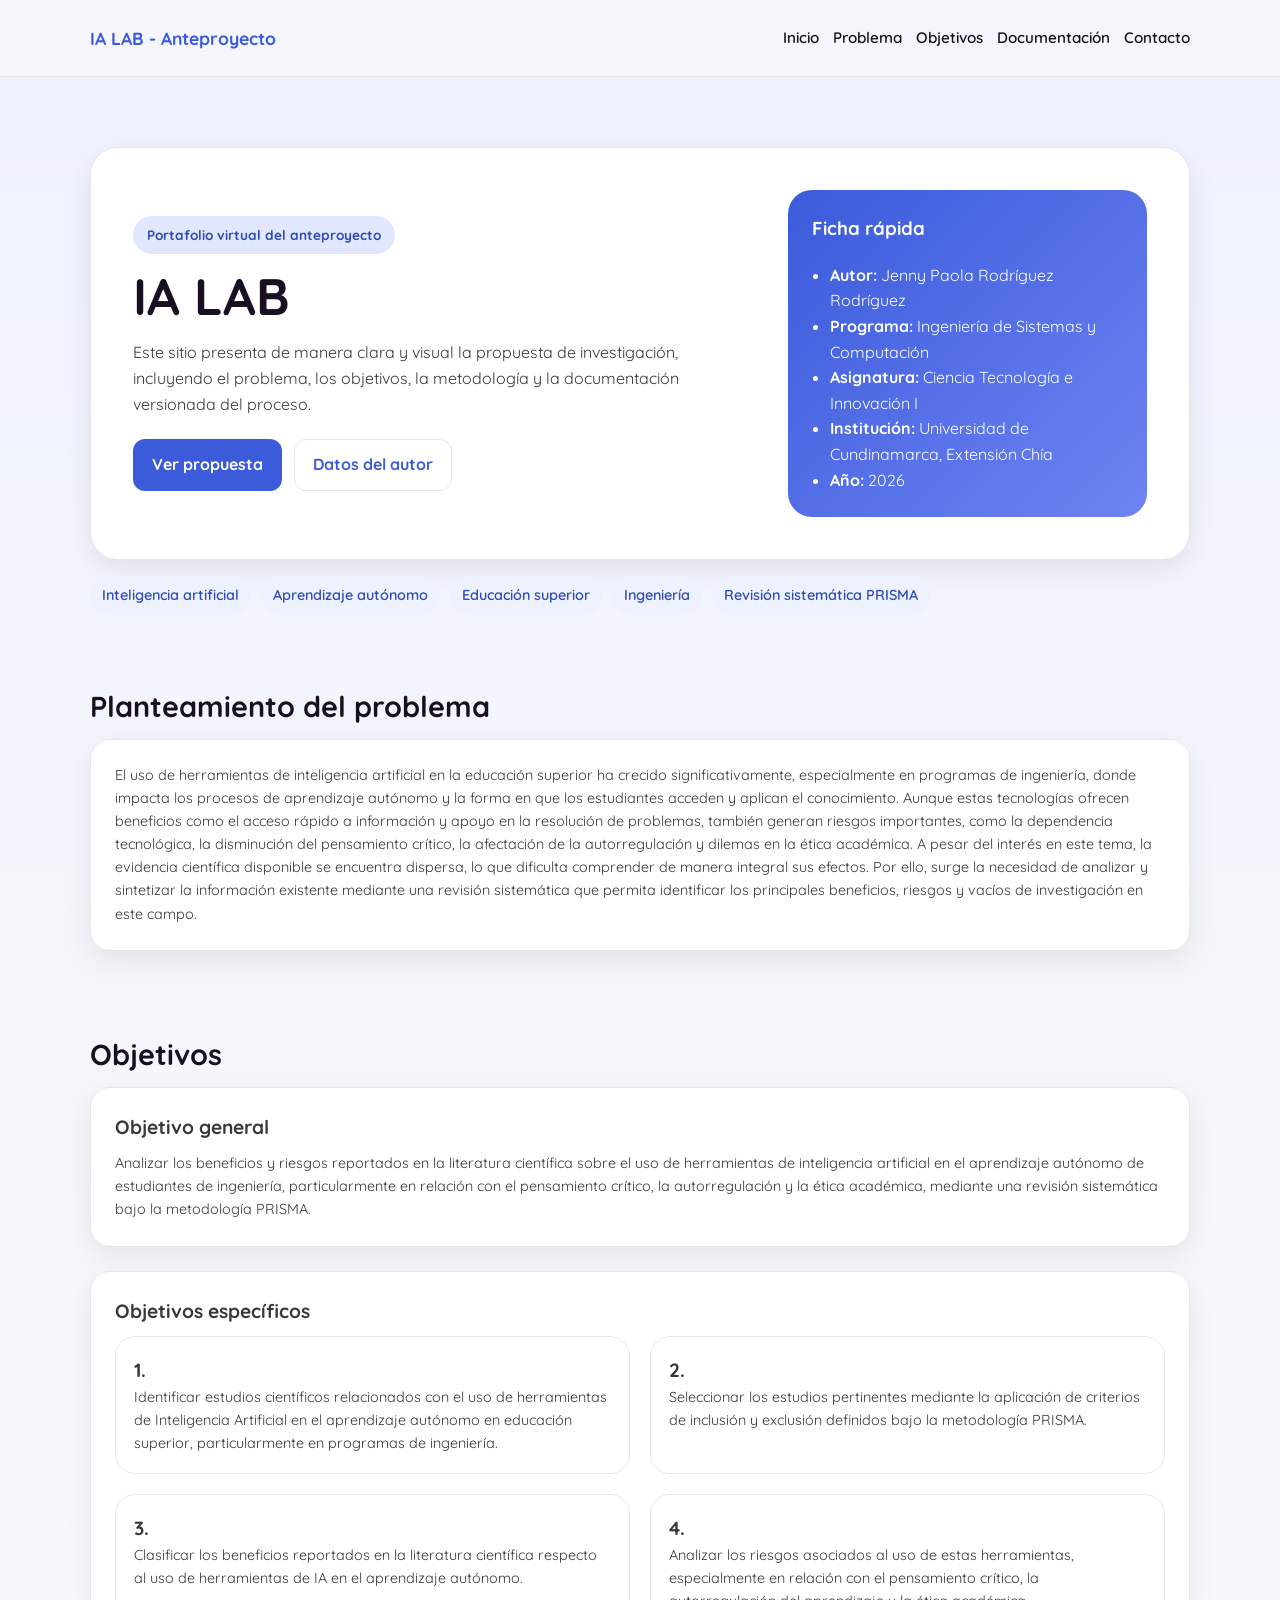
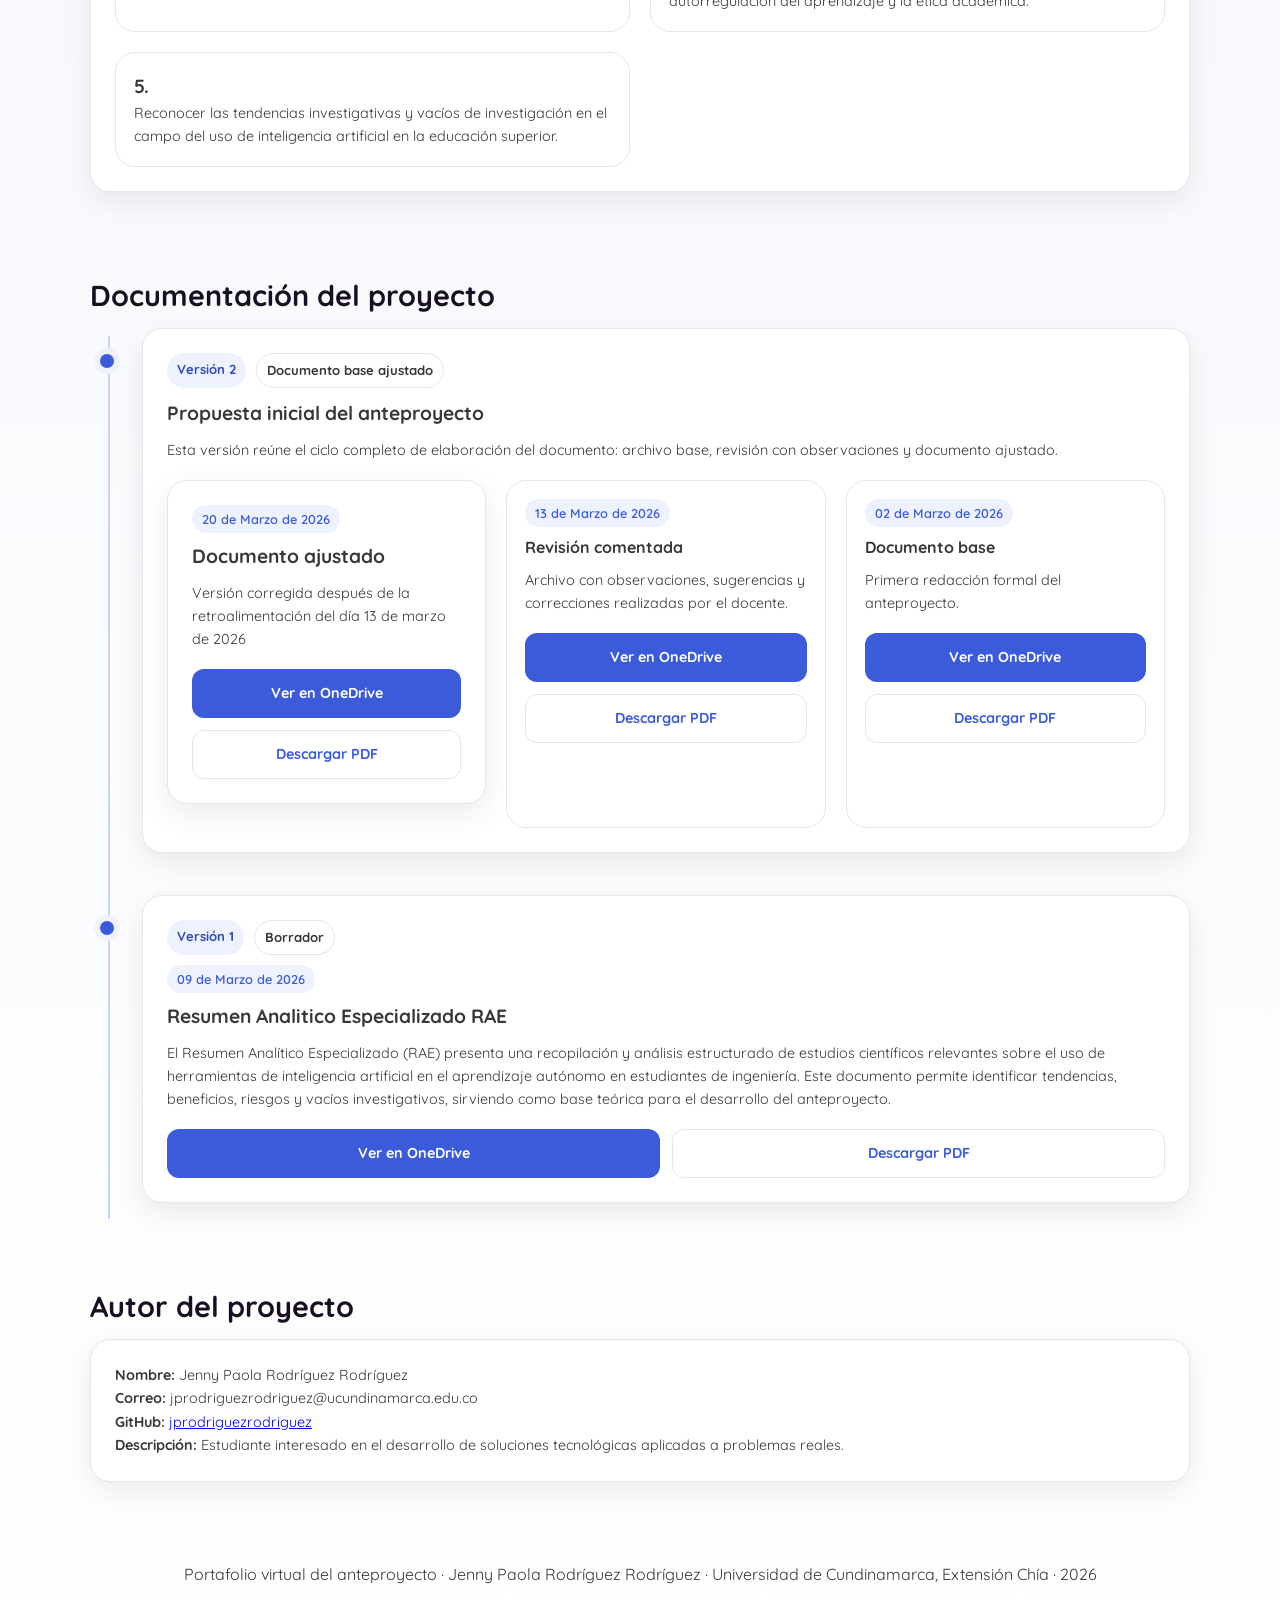
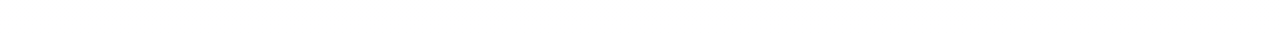
==== index.html @ 3e335b49 "update: last file URL direction" ====
<!DOCTYPE html>
<html lang="es">

<head>
    <meta charset="UTF-8" />
    <meta name="viewport" content="width=device-width, initial-scale=1.0" />
    <link rel="stylesheet" href="css/main.css" />
    <link rel="preconnect" href="https://fonts.googleapis.com">
    <link rel="preconnect" href="https://fonts.gstatic.com" crossorigin>
    <link href="https://fonts.googleapis.com/css2?family=Quicksand:wght@300..700&display=swap" rel="stylesheet">
    <title>Portafolio Virtual | Anteproyecto</title>
</head>

<body>
    <header>
        <div class="container">
            <nav>
                <div class="brand">IA LAB - Anteproyecto</div>
                <div class="nav-links">
                    <a href="#inicio">Inicio</a>
                    <a href="#problema">Problema</a>
                    <a href="#objetivos">Objetivos</a>
                    <a href="#documentos">Documentación</a>
                    <a href="#contacto">Contacto</a>
                </div>
            </nav>
        </div>
    </header>

    <main>
        <section class="hero" id="inicio">
            <div class="container">
                <div class="hero-card">
                    <div>
                        <span class="badge">Portafolio virtual del anteproyecto</span>
                        <h1>IA LAB</h1>
                        <p>
                            Este sitio presenta de manera clara y visual la propuesta de investigación,
                            incluyendo el problema, los objetivos, la metodología y la documentación versionada del
                            proceso.
                        </p>
                        <div class="actions">
                            <a href="#problema" class="btn btn-primary">Ver propuesta</a>
                            <a href="#contacto" class="btn btn-secondary">Datos del autor</a>
                        </div>
                    </div>
                    <aside class="hero-side">
                        <h3>Ficha rápida</h3>
                        <ul>
                            <li><strong>Autor:</strong> Jenny Paola Rodríguez Rodríguez</li>
                            <li><strong>Programa:</strong> Ingeniería de Sistemas y Computación</li>
                            <li><strong>Asignatura:</strong> Ciencia Tecnología e Innovación I</li>
                            <li><strong>Institución:</strong> Universidad de Cundinamarca, Extensión Chía</li>
                            <li><strong>Año:</strong> 2026</li>
                        </ul>
                    </aside>
                </div>
                <div class="pill-list">
                    <span class="pill">Inteligencia artificial</span>
                    <span class="pill">Aprendizaje autónomo</span>
                    <span class="pill">Educación superior</span>
                    <span class="pill">Ingeniería</span>
                    <span class="pill">Revisión sistemática PRISMA</span>
                </div>
            </div>
        </section>

        <section id="problema">
            <div class="container">
                <h2 class="section-title">Planteamiento del problema</h2>
                <div class="card">
                    <p>
                        El uso de herramientas de inteligencia artificial en la educación superior ha crecido
                        significativamente,
                        especialmente en programas de ingeniería, donde impacta los procesos de aprendizaje autónomo y
                        la forma en
                        que los estudiantes acceden y aplican el conocimiento. Aunque estas tecnologías ofrecen
                        beneficios como el
                        acceso rápido a información y apoyo en la resolución de problemas, también generan riesgos
                        importantes, como
                        la dependencia tecnológica, la disminución del pensamiento crítico, la afectación de la
                        autorregulación y
                        dilemas en la ética académica. A pesar del interés en este tema, la evidencia científica
                        disponible se encuentra
                        dispersa, lo que dificulta comprender de manera integral sus efectos. Por ello, surge la
                        necesidad de analizar y
                        sintetizar la información existente mediante una revisión sistemática que permita identificar
                        los principales
                        beneficios, riesgos y vacíos de investigación en este campo.
                    </p>
                </div>
            </div>
        </section>

        <section id="objetivos">
            <div class="container">
                <h2 class="section-title">Objetivos</h2>
                <div class="card">
                    <h3>Objetivo general</h3>
                    <p>Analizar los beneficios y riesgos reportados en la literatura científica sobre el uso de
                        herramientas de inteligencia artificial en el aprendizaje autónomo de estudiantes de
                        ingeniería,
                        particularmente en relación con el pensamiento crítico, la autorregulación y la ética
                        académica,
                        mediante una revisión sistemática bajo la metodología PRISMA.</p>
                </div>
                <div class="card">
                    <h3>Objetivos específicos</h3>
                    <div class="grid">
                        <div class="card subcard">
                            <h4 class="card-subtitle">1.</h4>
                            Identificar estudios científicos relacionados con el uso de herramientas de
                            Inteligencia Artificial en el aprendizaje autónomo en educación superior, particularmente
                            en programas de ingeniería.
                        </div>
                        <div class="card subcard">
                            <h4 class="card-subtitle">2.</h4>
                            Seleccionar los estudios pertinentes mediante la aplicación de criterios
                            de inclusión y exclusión definidos bajo la metodología PRISMA.
                        </div>
                        <div class="card subcard">
                            <h4 class="card-subtitle">3.</h4>
                            Clasificar los beneficios reportados en la literatura científica
                            respecto al uso de herramientas de IA en el aprendizaje autónomo.
                        </div>
                        <div class="card subcard">
                            <h4 class="card-subtitle">4.</h4>
                            Analizar los riesgos asociados al uso de estas herramientas,
                            especialmente en relación con el pensamiento crítico, la autorregulación
                            del aprendizaje y la ética académica.
                        </div>
                        <div class="card subcard">
                            <h4 class="card-subtitle">5.</h4>
                            Reconocer las tendencias investigativas y vacíos de investigación en el
                            campo del uso de inteligencia artificial en la educación superior.
                        </div>
                    </div>
                </div>
            </div>
        </section>

        <!-- <section id="metodologia">
            <div class="container">
                <h2 class="section-title">Metodología</h2>
                <p class="section-text">
                    Describe el enfoque, tipo de investigación, técnicas e instrumentos que usarás para desarrollar tu
                    propuesta.
                </p>
                <div class="grid">
                    <div class="card">
                        <h3>Enfoque</h3>
                        <p>Cualitativo, cuantitativo o mixto.</p>
                    </div>
                    <div class="card">
                        <h3>Técnicas</h3>
                        <p>Entrevistas, encuestas, observación, revisión documental, etc.</p>
                    </div>
                </div>
                <div class="pill-list">
                    <span class="pill">Investigación aplicada</span>
                    <span class="pill">Recolección de datos</span>
                    <span class="pill">Análisis</span>
                    <span class="pill">Propuesta</span>
                </div>
            </div>
        </section> -->

        <section id="documentos">
            <div class="container">
                <h2 class="section-title">Documentación del proyecto</h2>
                <div class="doc-timeline">
                    <article class="doc-item">
                        <div class="card">
                            <div class="doc-meta">
                                <span class="doc-tag">Versión 2</span>
                                <span class="doc-tag doc-tag-outline">Documento base ajustado</span>
                            </div>
                            <h3>Propuesta inicial del anteproyecto</h3>
                            <p>Esta versión reúne el ciclo completo de elaboración del documento: archivo base, revisión
                                con observaciones y documento ajustado.</p>

                            <div class="grid c-columns">
                                <div class="card">
                                    <div class="subcard-meta">
                                        <span class="subcard-date">20 de Marzo de 2026</span>
                                    </div>
                                    <h3 class="subcard-title">Documento ajustado</h3>
                                    <p class="subcard-description">
                                        Versión corregida después de la retroalimentación del
                                        día 13 de marzo de 2026
                                    </p>
                                    <div class="doc-actions">
                                        <a href="https://mailunicundiedu-my.sharepoint.com/:w:/g/personal/jprodriguezrodriguez_ucundinamarca_edu_co/IQCPq9EAuhxLQpAPoJ_WXXt2AV7tqXdM4DLl9bZN8egChiA?e=SOab52"
                                            target="_blank" class="btn btn-primary">Ver en OneDrive</a>
                                        <a href="documents/RodriguezRodriguezJennyPaola_Tema_Pregunta_Objetivo_Justificacion_V2.pdf"
                                            download="RodriguezRodriguezJennyPaola_Tema_Pregunta_Objetivo_Justificacion_V2"
                                            class="btn btn-secondary">
                                            Descargar PDF
                                        </a>
                                    </div>
                                </div>
                                <div class="card subcard">
                                    <div class="subcard-meta">
                                        <span class="subcard-date">13 de Marzo de 2026</span>
                                    </div>

                                    <h3 class="subcard-title">Revisión comentada</h3>
                                    <p class="subcard-description">
                                        Archivo con observaciones, sugerencias y correcciones realizadas por el docente.
                                    </p>

                                    <div class="doc-actions">
                                        <a href="https://mailunicundiedu-my.sharepoint.com/:w:/g/personal/jprodriguezrodriguez_ucundinamarca_edu_co/IQBriJxtY7GdSoN1z87wDfwLAepjA_zAE6vsrmOakxkVKzk?e=gPbLQt"
                                            target="_blank" class="btn btn-primary">Ver en OneDrive</a>
                                        <a href="documents/RodriguezRodriguezJennyPaola_Tema_Pregunta_Objetivo_V1-Revision1.pdf"
                                            download="RodriguezRodriguezJennyPaola_Tema_Pregunta_Objetivo_V1-Revision1"
                                            class="btn btn-secondary">
                                            Descargar PDF
                                        </a>
                                    </div>
                                </div>
                                <div class="card subcard">
                                    <div class="subcard-meta">
                                        <span class="subcard-date">02 de Marzo de 2026</span>
                                    </div>
                                    <h3 class="subcard-title">Documento base</h3>
                                    <p class="subcard-description">Primera redacción formal del anteproyecto.</p>
                                    <div class="doc-actions">
                                        <a href="https://mailunicundiedu-my.sharepoint.com/:w:/g/personal/jprodriguezrodriguez_ucundinamarca_edu_co/IQBIyjSsN1gjQIWYxWEGO3yCAZOjUEBO4uY3kl7lWB_v3CA?e=viYfn0"
                                            target="_blank" class="btn btn-primary">Ver en OneDrive</a>
                                        <a href="documents/RodriguezRodriguezJennyPaola_Tema_Pregunta_Objetivo_V1.pdf"
                                            download="RodriguezRodriguezJennyPaola_Tema_Pregunta_Objetivo_V1"
                                            class="btn btn-secondary">
                                            Descargar PDF
                                        </a>
                                    </div>
                                </div>

                            </div>
                        </div>
                    </article>

                    <article class="doc-item">
                        <div class="card">
                            <div class="doc-meta">
                                <span class="doc-tag">Versión 1</span>
                                <span class="doc-tag doc-tag-outline">Borrador</span>
                            </div>
                            <div class="subcard-meta">
                                <span class="subcard-date">09 de Marzo de 2026</span>
                            </div>
                            <h3>Resumen Analitico Especializado RAE</h3>
                            <p>El Resumen Analítico Especializado (RAE) presenta una recopilación y análisis
                                estructurado de estudios científicos
                                relevantes sobre el uso de herramientas de inteligencia artificial en el aprendizaje
                                autónomo en estudiantes
                                de ingeniería. Este documento permite identificar tendencias, beneficios, riesgos y
                                vacíos investigativos,
                                sirviendo como base teórica para el desarrollo del anteproyecto.</p>
                            <div class="doc-actions">
                                <a href="https://mailunicundiedu-my.sharepoint.com/:w:/g/personal/jprodriguezrodriguez_ucundinamarca_edu_co/IQCXs-0xUpI1R4PtWOHQf-PjAdlVCmF5h4CMj2N_emLyCRs?e=LdWsKN"
                                    target="_blank" class="btn btn-primary">Ver en OneDrive</a>
                                <a href="documents/RodriguezRodriguezJennyPaola_ResumenAnaliticoEspecializadoRAE_V1.pdf"
                                    download="RodriguezRodriguezJennyPaola_ResumenAnaliticoEspecializadoRAE_V1"
                                    class="btn btn-secondary">
                                    Descargar PDF
                                </a>
                            </div>
                        </div>
                    </article>
                    <!-- 
                    <article class="doc-item">
                        <div class="card">
                            <div class="doc-meta">
                                <span class="doc-tag">Versión final</span>
                                <span class="doc-tag doc-tag-outline">Entrega</span>
                            </div>
                            <h3>Documento consolidado</h3>
                            <p>Versión final del anteproyecto lista para consulta, sustentación o entrega, con el
                                contenido consolidado según el avance académico alcanzado.</p>
                            <div class="doc-actions">
                                <a href="https://tu-link-onedrive.com/doc3" target="_blank" class="btn btn-primary">Ver
                                    documento</a>
                                <a href="https://tu-link-descarga.com/doc3" target="_blank"
                                    class="btn btn-secondary">Descargar PDF</a>
                            </div>
                        </div>
                    </article> -->
                </div>
            </div>
        </section>

        <section id="contacto">
            <div class="container">
                <h2 class="section-title">Autor del proyecto</h2>
                <div class="card">
                    <p><strong>Nombre:</strong> Jenny Paola Rodríguez Rodríguez</p>
                    <p><strong>Correo:</strong> jprodriguezrodriguez@ucundinamarca.edu.co</p>
                    <p><strong>GitHub:</strong> <a href="https://github.com/jprodriguezrodriguez"
                            target="_blank">jprodriguezrodriguez</a></p>
                    <p><strong>Descripción:</strong> Estudiante interesado en el desarrollo de soluciones tecnológicas
                        aplicadas a problemas reales.</p>
                </div>
            </div>
        </section>

    </main>

    <footer>
        <div class="container">
            Portafolio virtual del anteproyecto · Jenny Paola Rodríguez Rodríguez · Universidad de Cundinamarca,
            Extensión Chía · 2026
        </div>
    </footer>
</body>

</html>
---- css/main.css ----
:root {
      --bg: #f5f7fb;
      --card: #ffffff;
      --primary: #3b5bdb;
      --primary-dark: #2f4bb5;
      --text: #180f22;
      --muted: #383838;
      --border: #e5e7eb;
      --shadow: 0 10px 30px rgba(0, 0, 0, 0.08);
      --radius: 20px;
      --max: 1100px;
  }

  * {
      box-sizing: border-box;
      font-family: "Quicksand", sans-serif;
  }

  html {
      scroll-behavior: smooth;
  }

  p {
      margin: 0;
  }

  body {
      margin: 0;
      font-family: Arial, Helvetica, sans-serif;
      background: linear-gradient(180deg, #eef2ff 0%, var(--bg) 35%, #ffffff 100%);
      color: var(--text);
      line-height: 1.6;
  }

  .container {
      width: min(92%, var(--max));
      margin: 0 auto;
  }

  header {
      padding: 24px 0;
      position: sticky;
      top: 0;
      backdrop-filter: blur(10px);
      background: rgba(245, 247, 251, 0.85);
      border-bottom: 1px solid rgba(229, 231, 235, 0.8);
      z-index: 10;
  }

  nav {
      display: flex;
      justify-content: space-between;
      align-items: center;
      gap: 16px;
      flex-wrap: wrap;
  }

  .brand {
      font-size: 1.1rem;
      font-weight: 700;
      color: var(--primary);
  }

  .nav-links {
      display: flex;
      gap: 14px;
      flex-wrap: wrap;
  }

  .nav-links a {
      text-decoration: none;
      color: var(--text);
      font-size: 0.95rem;
      font-weight: 600;
  }

  .hero {
      padding: 70px 0 40px;
  }

  .hero-card {
      background: var(--card);
      border: 1px solid var(--border);
      border-radius: 28px;
      box-shadow: var(--shadow);
      padding: 42px;
      display: grid;
      grid-template-columns: 1.4fr 0.8fr;
      gap: 28px;
      align-items: center;
  }

  .badge {
      display: inline-block;
      background: #e0e7ff;
      color: var(--primary-dark);
      padding: 8px 14px;
      border-radius: 999px;
      font-size: 0.85rem;
      font-weight: 700;
      margin-bottom: 14px;
  }

  h1,
  h2,
  h3 {
      margin-top: 0;
  }

  h1 {
      font-size: clamp(2rem, 5vw, 3.2rem);
      line-height: 1.1;
      margin-bottom: 16px;
  }

  .hero p {
      color: var(--muted);
      margin-bottom: 22px;
      font-size: 1rem;
  }

  .actions {
      display: flex;
      flex-wrap: wrap;
      gap: 12px;
  }

  .btn {
      display: inline-block;
      padding: 12px 18px;
      border-radius: 12px;
      text-decoration: none;
      font-weight: 700;
      transition: 0.2s ease;
      border: 1px solid transparent;
  }

  .btn-primary {
      background: var(--primary);
      color: white;
  }

  .btn-primary:hover {
      background: var(--primary-dark);
  }

  .btn-secondary {
      background: white;
      color: var(--primary);
      border-color: var(--border);
  }

  .hero-side {
      background: linear-gradient(135deg, #3b5bdb 0%, #6d83f2 100%);
      color: white;
      border-radius: 24px;
      padding: 24px;
      min-height: 250px;
      display: flex;
      flex-direction: column;
      justify-content: center;
  }

  .hero-side ul {
      padding-left: 18px;
      margin: 0;
  }

  section {
      padding: 28px 0;
  }

  .section-title {
      font-size: 1.8rem;
      margin-bottom: 10px;
  }

  .section-text {
      color: var(--muted);
      margin-bottom: 24px;
  }

  .grid {
      display: grid;
      grid-template-columns: repeat(2, 1fr);
      gap: 20px;
  }

  .c-columns {
      display: grid;
      grid-template-columns: repeat(3, minmax(0, 1fr));
      gap: 20px;
      margin-top: 18px;
  }

  .c-columns .card {
      min-width: 0;
  }

  .subcard-meta {
      margin-bottom: 8px;
  }

  .subcard-date {
      font-size: 0.8rem;
      font-weight: 600;
      color: #3b5bdb;
      background: #eef2ff;
      padding: 4px 10px;
      border-radius: 999px;
      display: inline-block;
  }

  .subcard-title {
      font-size: 1rem;
      margin-bottom: 8px;
  }

  .subcard-description {
      font-size: 0.95rem;
  }

  .doc-actions {
      display: flex;
      flex-wrap: wrap;
      gap: 12px;
      margin-top: 16px;
  }

  .doc-actions .btn {
      flex: 1 1 180px;
      text-align: center;
  }

  /* Tablet */
  @media (max-width: 992px) {
      .c-columns {
          grid-template-columns: repeat(2, minmax(0, 1fr));
      }
  }

  /* Móvil */
  @media (max-width: 640px) {
      .c-columns {
          grid-template-columns: 1fr;
      }

      .doc-item {
          margin-left: 28px;
      }

      .doc-item::before {
          left: -24px;
      }

      .doc-timeline::before {
          left: 8px;
      }

      .card {
          padding: 18px;
      }

      .doc-actions .btn {
          flex: 1 1 100%;
      }
  }


  .card {
      background: var(--card);
      border: 1px solid var(--border);
      border-radius: var(--radius);
      padding: 24px;
      box-shadow: var(--shadow);
      margin-bottom: 24px;
  }

  .card h3 {
      margin-bottom: 10px;
      font-size: 1.2rem;
  }

  .card .card-subtitle {
      font-size: 1.2rem;
      color: var(--muted);
      margin: 0;
  }

  .card p,
  .card li {
      color: var(--muted);
  }

  .card.subcard {
      padding: 18px;
      box-shadow: none;
      margin-bottom: 0;
  }

  .card.subcard .subcard-title {
      font-size: 1rem;
      margin-bottom: 8px;
  }

  .card,
  .subcard-description,
  .card.subcard .subcard-description {
      font-size: 0.9rem;
      color: var(--muted);
  }

  .subcard-meta {
      margin-bottom: 8px;
  }

  .subcard-date {
      font-size: 0.8rem;
      font-weight: 600;
      color: #3b5bdb;
      background: #eef2ff;
      padding: 4px 10px;
      border-radius: 999px;
  }

  .doc-timeline {
      position: relative;
      display: grid;
      gap: 18px;
      margin-top: 10px;
  }

  .doc-timeline::before {
      content: "";
      position: absolute;
      left: 18px;
      top: 8px;
      bottom: 8px;
      width: 2px;
      background: #c7d2fe;
  }

  .doc-item {
      position: relative;
      margin-left: 52px;
  }

  .doc-item::before {
      content: "";
      position: absolute;
      left: -42px;
      top: 26px;
      width: 14px;
      height: 14px;
      border-radius: 50%;
      background: var(--primary);
      box-shadow: 0 0 0 6px #eef2ff;
  }

  .doc-meta {
      display: flex;
      flex-wrap: wrap;
      gap: 10px;
      margin-bottom: 10px;
  }

  .doc-tag {
      padding: 6px 10px;
      border-radius: 999px;
      font-size: 0.82rem;
      font-weight: 700;
      background: #eef2ff;
      color: var(--primary-dark);
  }

  .doc-tag-outline {
      background: #fff;
      border: 1px solid var(--border);
      color: var(--muted);
  }

  .doc-actions {
      display: flex;
      flex-wrap: wrap;
      gap: 12px;
      margin-top: 18px;
  }

  .doc-note {
      margin-top: 14px;
      font-size: 0.95rem;
      color: var(--muted);
  }

  .pill-list {
      display: flex;
      flex-wrap: wrap;
      gap: 10px;
      margin-top: 16px;
  }

  .pill {
      padding: 8px 12px;
      background: #eef2ff;
      color: var(--primary-dark);
      border-radius: 999px;
      font-size: 0.9rem;
      font-weight: 600;
  }

  footer {
      padding: 28px 0 50px;
      color: var(--muted);
      text-align: center;
  }

  @media (max-width: 1000px) {
      .grid[style*="repeat(3, 1fr)"] {
          grid-template-columns: 1fr !important;
      }
  }

  @media (max-width: 850px) {

      .hero-card,
      .grid {
          grid-template-columns: 1fr;
      }

      .hero-card {
          padding: 28px;
      }
  }
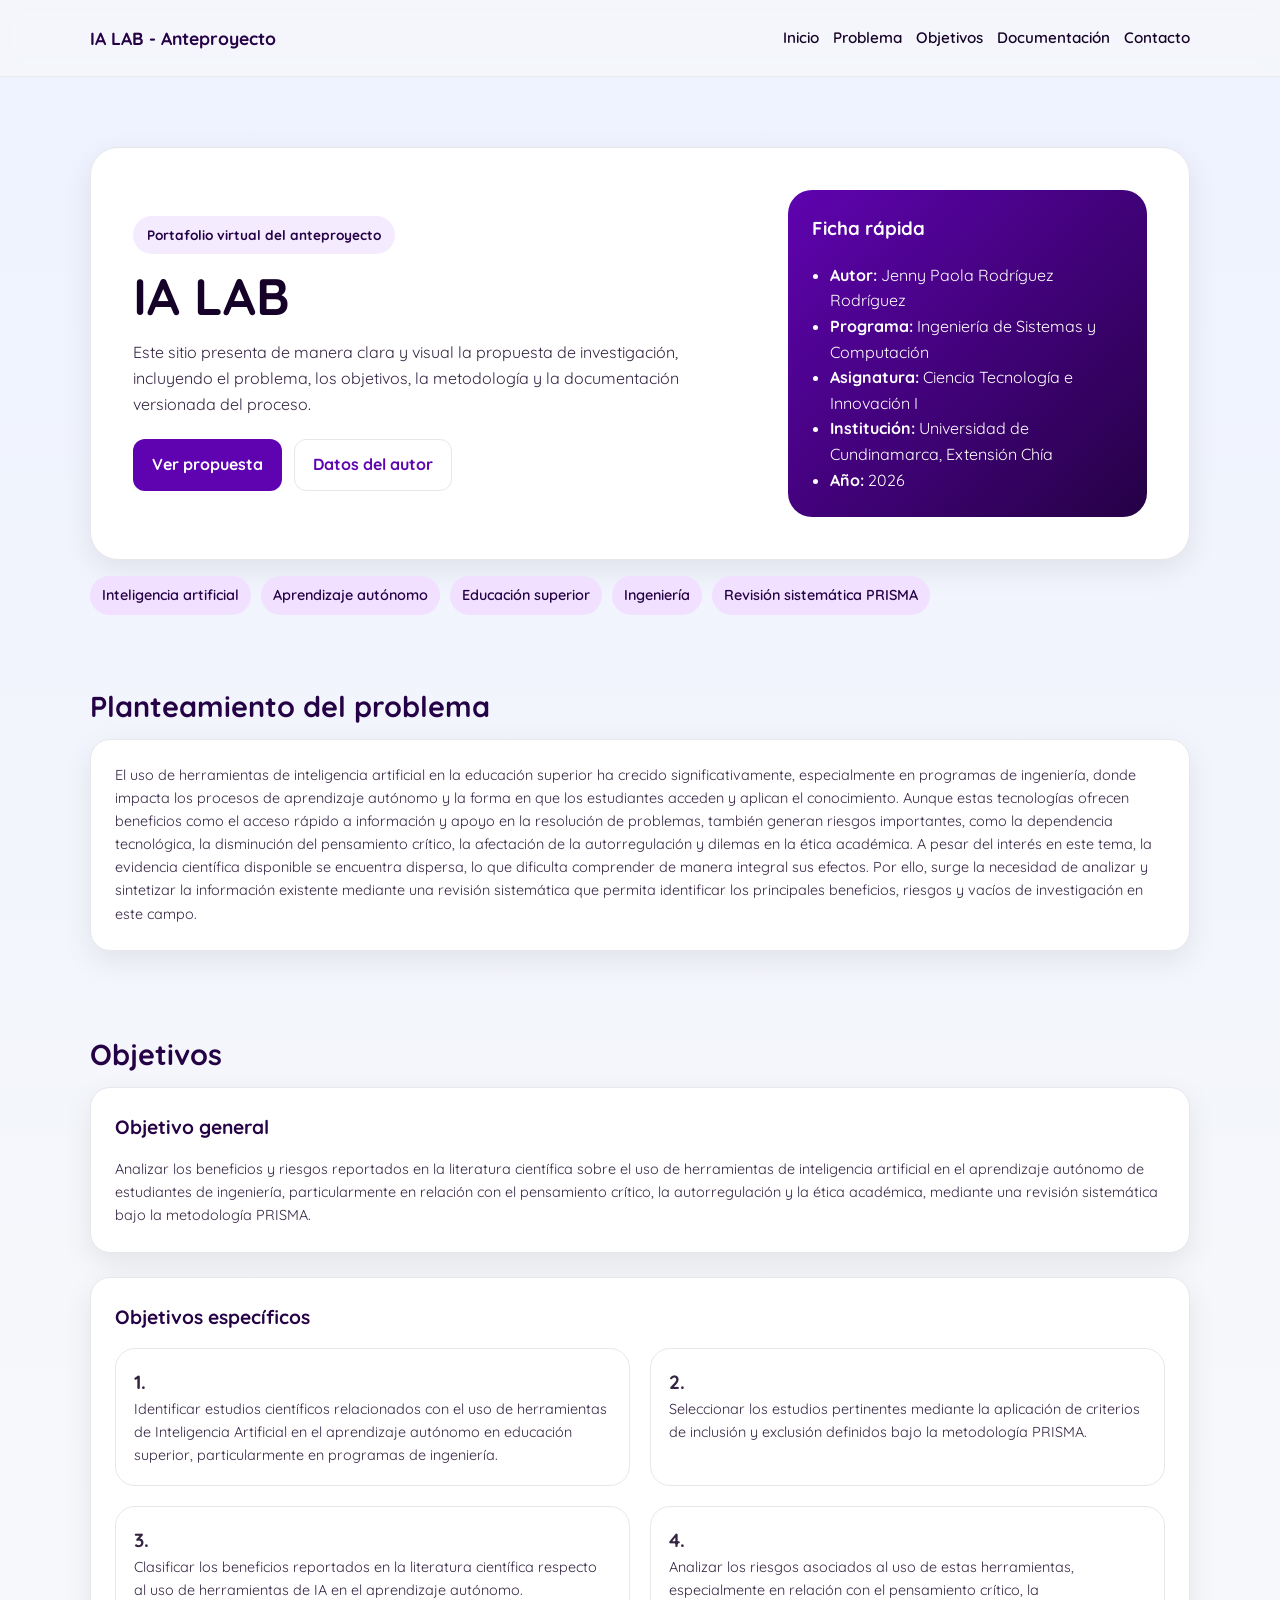
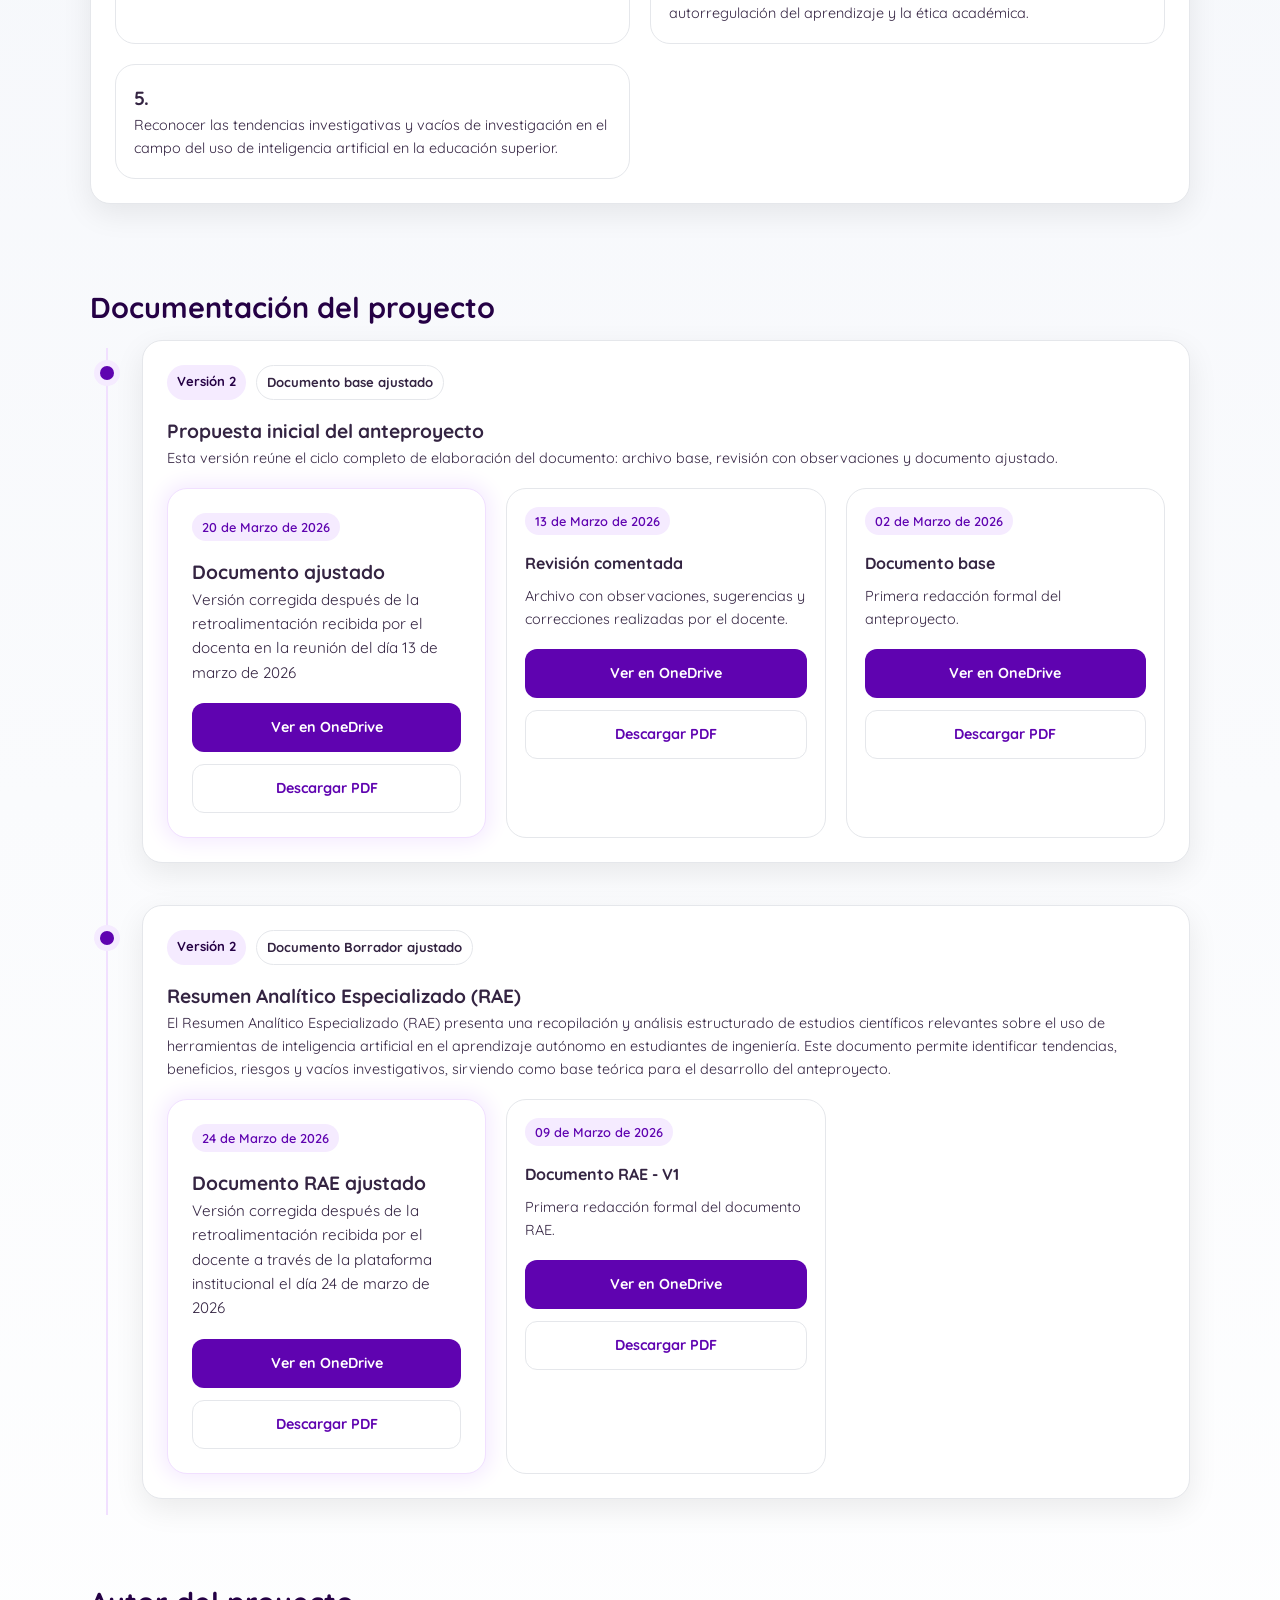
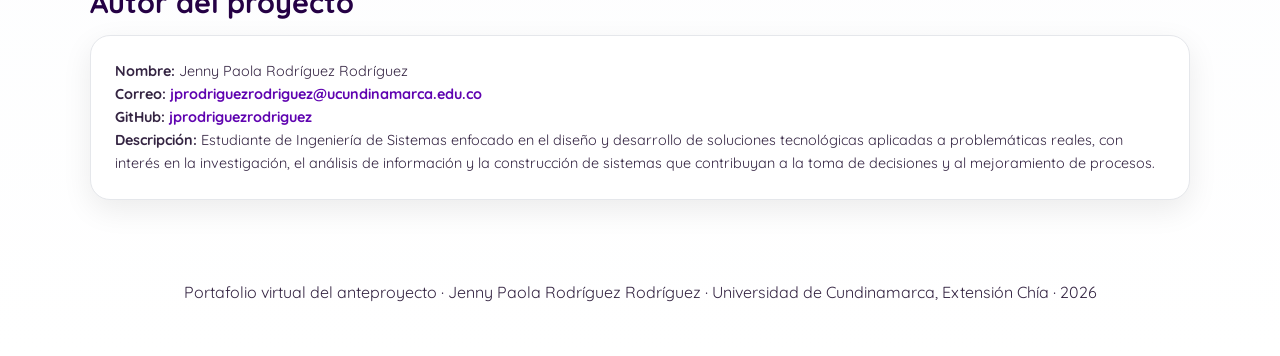
==== commit d6943632: "add: favicon and RAE v2. update: L&F with purple" ====
--- a/index.html
+++ b/index.html
@@ -8,6 +8,7 @@
     <link rel="preconnect" href="https://fonts.googleapis.com">
     <link rel="preconnect" href="https://fonts.gstatic.com" crossorigin>
     <link href="https://fonts.googleapis.com/css2?family=Quicksand:wght@300..700&display=swap" rel="stylesheet">
+    <link rel="shortcut icon" href="images/favico.ico" type="image/x-icon">
     <title>Portafolio Virtual | Anteproyecto</title>
 </head>
 
@@ -96,7 +97,7 @@
             <div class="container">
                 <h2 class="section-title">Objetivos</h2>
                 <div class="card">
-                    <h3>Objetivo general</h3>
+                    <h3 class="card-title">Objetivo general</h3>
                     <p>Analizar los beneficios y riesgos reportados en la literatura científica sobre el uso de
                         herramientas de inteligencia artificial en el aprendizaje autónomo de estudiantes de
                         ingeniería,
@@ -105,7 +106,7 @@
                         mediante una revisión sistemática bajo la metodología PRISMA.</p>
                 </div>
                 <div class="card">
-                    <h3>Objetivos específicos</h3>
+                    <h3 class="card-title">Objetivos específicos</h3>
                     <div class="grid">
                         <div class="card subcard">
                             <h4 class="card-subtitle">1.</h4>
@@ -180,13 +181,13 @@
                                 con observaciones y documento ajustado.</p>
 
                             <div class="grid c-columns">
-                                <div class="card">
+                                <div class="card main-subcard">
                                     <div class="subcard-meta">
                                         <span class="subcard-date">20 de Marzo de 2026</span>
                                     </div>
                                     <h3 class="subcard-title">Documento ajustado</h3>
                                     <p class="subcard-description">
-                                        Versión corregida después de la retroalimentación del
+                                        Versión corregida después de la retroalimentación recibida por el docenta en la reunión del
                                         día 13 de marzo de 2026
                                     </p>
                                     <div class="doc-actions">
@@ -243,13 +244,11 @@
                     <article class="doc-item">
                         <div class="card">
                             <div class="doc-meta">
-                                <span class="doc-tag">Versión 1</span>
-                                <span class="doc-tag doc-tag-outline">Borrador</span>
+                                <span class="doc-tag">Versión 2</span>
+                                <span class="doc-tag doc-tag-outline">Documento Borrador ajustado</span>
                             </div>
-                            <div class="subcard-meta">
-                                <span class="subcard-date">09 de Marzo de 2026</span>
-                            </div>
-                            <h3>Resumen Analitico Especializado RAE</h3>
+
+                            <h3>Resumen Analítico Especializado (RAE)</h3>
                             <p>El Resumen Analítico Especializado (RAE) presenta una recopilación y análisis
                                 estructurado de estudios científicos
                                 relevantes sobre el uso de herramientas de inteligencia artificial en el aprendizaje
@@ -257,35 +256,50 @@
                                 de ingeniería. Este documento permite identificar tendencias, beneficios, riesgos y
                                 vacíos investigativos,
                                 sirviendo como base teórica para el desarrollo del anteproyecto.</p>
-                            <div class="doc-actions">
-                                <a href="https://mailunicundiedu-my.sharepoint.com/:w:/g/personal/jprodriguezrodriguez_ucundinamarca_edu_co/IQCXs-0xUpI1R4PtWOHQf-PjAdlVCmF5h4CMj2N_emLyCRs?e=LdWsKN"
-                                    target="_blank" class="btn btn-primary">Ver en OneDrive</a>
-                                <a href="documents/RodriguezRodriguezJennyPaola_ResumenAnaliticoEspecializadoRAE_V1.pdf"
-                                    download="RodriguezRodriguezJennyPaola_ResumenAnaliticoEspecializadoRAE_V1"
-                                    class="btn btn-secondary">
-                                    Descargar PDF
-                                </a>
+
+                            <div class="grid c-columns">
+                                <div class="card main-subcard">
+                                    <div class="subcard-meta">
+                                        <span class="subcard-date">24 de Marzo de 2026</span>
+                                    </div>
+                                    <h3 class="subcard-title">Documento RAE ajustado</h3>
+                                    <p class="subcard-description">
+                                        Versión corregida después de la retroalimentación recibida por el docente a través
+                                        de la plataforma institucional el día 24 de marzo de 2026 
+                                    </p>
+                                    <div class="doc-actions">
+                                        <a href="https://mailunicundiedu-my.sharepoint.com/:b:/g/personal/jprodriguezrodriguez_ucundinamarca_edu_co/IQAkvYyKYRYISK1VtmMAQ9j4Ab0kzuxR30JGEa9j5xOHMpg?e=A9BYbi"
+                                            target="_blank" class="btn btn-primary">Ver en OneDrive</a>
+                                        <a href="documents/RodriguezRodriguezJennyPaola_ResumenAnaliticoEspecializadoRAE_V2.pdf"
+                                            download="RodriguezRodriguezJennyPaola_ResumenAnaliticoEspecializadoRAE_V2"
+                                            class="btn btn-secondary">
+                                            Descargar PDF
+                                        </a>
+                                    </div>
+                                </div>
+                                <div class="card subcard">
+                                    <div class="subcard-meta">
+                                        <span class="subcard-date">09 de Marzo de 2026</span>
+                                    </div>
+
+                                    <h3 class="subcard-title">Documento RAE - V1</h3>
+                                    <p class="subcard-description">
+                                        Primera redacción formal del documento RAE.
+                                    </p>
+
+                                    <div class="doc-actions">
+                                        <a href="https://mailunicundiedu-my.sharepoint.com/:b:/g/personal/jprodriguezrodriguez_ucundinamarca_edu_co/IQAMbzVQp3ecTrNeVTvLEWB1AZjNU3vvwyPj2bOLapu0SzU?e=QkXvNT"
+                                            target="_blank" class="btn btn-primary">Ver en OneDrive</a>
+                                        <a href="documents/RodriguezRodriguezJennyPaola_ResumenAnaliticoEspecializadoRAE_V1.pdf"
+                                            download="RodriguezRodriguezJennyPaola_ResumenAnaliticoEspecializadoRAE_V1.pdf"
+                                            class="btn btn-secondary">
+                                            Descargar PDF
+                                        </a>
+                                    </div>
+                                </div>
                             </div>
                         </div>
                     </article>
-                    <!-- 
-                    <article class="doc-item">
-                        <div class="card">
-                            <div class="doc-meta">
-                                <span class="doc-tag">Versión final</span>
-                                <span class="doc-tag doc-tag-outline">Entrega</span>
-                            </div>
-                            <h3>Documento consolidado</h3>
-                            <p>Versión final del anteproyecto lista para consulta, sustentación o entrega, con el
-                                contenido consolidado según el avance académico alcanzado.</p>
-                            <div class="doc-actions">
-                                <a href="https://tu-link-onedrive.com/doc3" target="_blank" class="btn btn-primary">Ver
-                                    documento</a>
-                                <a href="https://tu-link-descarga.com/doc3" target="_blank"
-                                    class="btn btn-secondary">Descargar PDF</a>
-                            </div>
-                        </div>
-                    </article> -->
                 </div>
             </div>
         </section>
@@ -295,11 +309,12 @@
                 <h2 class="section-title">Autor del proyecto</h2>
                 <div class="card">
                     <p><strong>Nombre:</strong> Jenny Paola Rodríguez Rodríguez</p>
-                    <p><strong>Correo:</strong> jprodriguezrodriguez@ucundinamarca.edu.co</p>
+                    <p><strong>Correo:</strong> <a href="mailto:jprodriguezrodriguez@ucundinamarca.edu.co">jprodriguezrodriguez@ucundinamarca.edu.co</a></p>
                     <p><strong>GitHub:</strong> <a href="https://github.com/jprodriguezrodriguez"
                             target="_blank">jprodriguezrodriguez</a></p>
-                    <p><strong>Descripción:</strong> Estudiante interesado en el desarrollo de soluciones tecnológicas
-                        aplicadas a problemas reales.</p>
+                    <p><strong>Descripción:</strong> Estudiante de Ingeniería de Sistemas enfocado en el diseño y desarrollo de soluciones tecnológicas 
+                        aplicadas a problemáticas reales, con interés en la investigación, el análisis de información y la construcción de 
+                        sistemas que contribuyan a la toma de decisiones y al mejoramiento de procesos.</p>
                 </div>
             </div>
         </section>
--- a/css/main.css
+++ b/css/main.css
@@ -1,12 +1,15 @@
   :root {
       --bg: #f5f7fb;
       --card: #ffffff;
-      --primary: #3b5bdb;
-      --primary-dark: #2f4bb5;
-      --text: #180f22;
-      --muted: #383838;
+      --bg-badge: #f5ebff;
+      --bg-pill: #f1e0ff;
+      --primary: #5f03b0;
+      --primary-dark: #250145;
+      --text: #160128;
+      --muted: #342442;
       --border: #e5e7eb;
       --shadow: 0 10px 30px rgba(0, 0, 0, 0.08);
+      --primary-shadow: 0 0 20px 5px var(--bg-badge);
       --radius: 20px;
       --max: 1100px;
   }
@@ -22,6 +25,18 @@
 
   p {
       margin: 0;
+  }
+
+  a {
+    color: var(--primary);
+    text-decoration: none;
+    font-weight: 700;
+    transition: all .4s ease-in-out;
+  }
+
+  a:hover {
+    color: var(--primary-dark);
+    text-decoration: underline;
   }
 
   body {
@@ -58,7 +73,7 @@
   .brand {
       font-size: 1.1rem;
       font-weight: 700;
-      color: var(--primary);
+      color: var(--primary-dark);
   }
 
   .nav-links {
@@ -92,7 +107,7 @@
 
   .badge {
       display: inline-block;
-      background: #e0e7ff;
+      background: var(--bg-badge);
       color: var(--primary-dark);
       padding: 8px 14px;
       border-radius: 999px;
@@ -138,6 +153,7 @@
   .btn-primary {
       background: var(--primary);
       color: white;
+      transition: all .4s ease-in-out;
   }
 
   .btn-primary:hover {
@@ -148,10 +164,16 @@
       background: white;
       color: var(--primary);
       border-color: var(--border);
+      transition: all .4s ease-in-out;
+  }
+
+  .btn-secondary:hover {
+      background: var(--bg-pill);
+      border-color: var(--primary);
   }
 
   .hero-side {
-      background: linear-gradient(135deg, #3b5bdb 0%, #6d83f2 100%);
+      background: linear-gradient(135deg, var(--primary) 0%, var(--primary-dark) 100%);
       color: white;
       border-radius: 24px;
       padding: 24px;
@@ -173,6 +195,7 @@
   .section-title {
       font-size: 1.8rem;
       margin-bottom: 10px;
+      color: var(--primary-dark);
   }
 
   .section-text {
@@ -193,31 +216,9 @@
       margin-top: 18px;
   }
 
-  .c-columns .card {
+  .grid.c-columns .card {
       min-width: 0;
-  }
-
-  .subcard-meta {
-      margin-bottom: 8px;
-  }
-
-  .subcard-date {
-      font-size: 0.8rem;
-      font-weight: 600;
-      color: #3b5bdb;
-      background: #eef2ff;
-      padding: 4px 10px;
-      border-radius: 999px;
-      display: inline-block;
-  }
-
-  .subcard-title {
-      font-size: 1rem;
-      margin-bottom: 8px;
-  }
-
-  .subcard-description {
-      font-size: 0.95rem;
+      margin-bottom: 0;
   }
 
   .doc-actions {
@@ -277,7 +278,7 @@
   }
 
   .card h3 {
-      margin-bottom: 10px;
+      margin: 16px 0 0 0;
       font-size: 1.2rem;
   }
 
@@ -285,6 +286,11 @@
       font-size: 1.2rem;
       color: var(--muted);
       margin: 0;
+  }
+
+  .card .card-title {
+    color: var(--primary-dark);
+    margin: 0 0 16px 0;
   }
 
   .card p,
@@ -314,13 +320,32 @@
       margin-bottom: 8px;
   }
 
+  .card.main-subcard {
+    border-color: var(--bg-pill);
+    box-shadow: var(--primary-shadow);
+  }
+
   .subcard-date {
       font-size: 0.8rem;
       font-weight: 600;
-      color: #3b5bdb;
-      background: #eef2ff;
+      color: var(--primary);
+      background: var(--bg-badge);
       padding: 4px 10px;
       border-radius: 999px;
+      display: inline-block;
+  }
+
+  .subcard-title {
+      font-size: 1rem;
+      margin-bottom: 8px;
+  }
+
+  .subcard-description {
+      font-size: 0.95rem;
+  }
+
+  .subcard-meta {
+      margin-bottom: 8px;
   }
 
   .doc-timeline {
@@ -333,11 +358,11 @@
   .doc-timeline::before {
       content: "";
       position: absolute;
-      left: 18px;
+      left: 16px;
       top: 8px;
       bottom: 8px;
       width: 2px;
-      background: #c7d2fe;
+      background: var(--bg-pill);
   }
 
   .doc-item {
@@ -354,7 +379,7 @@
       height: 14px;
       border-radius: 50%;
       background: var(--primary);
-      box-shadow: 0 0 0 6px #eef2ff;
+      box-shadow: 0 0 0 6px var(--bg-badge);
   }
 
   .doc-meta {
@@ -369,7 +394,7 @@
       border-radius: 999px;
       font-size: 0.82rem;
       font-weight: 700;
-      background: #eef2ff;
+      background: var(--bg-badge);
       color: var(--primary-dark);
   }
 
@@ -401,7 +426,7 @@
 
   .pill {
       padding: 8px 12px;
-      background: #eef2ff;
+      background: var(--bg-pill);
       color: var(--primary-dark);
       border-radius: 999px;
       font-size: 0.9rem;
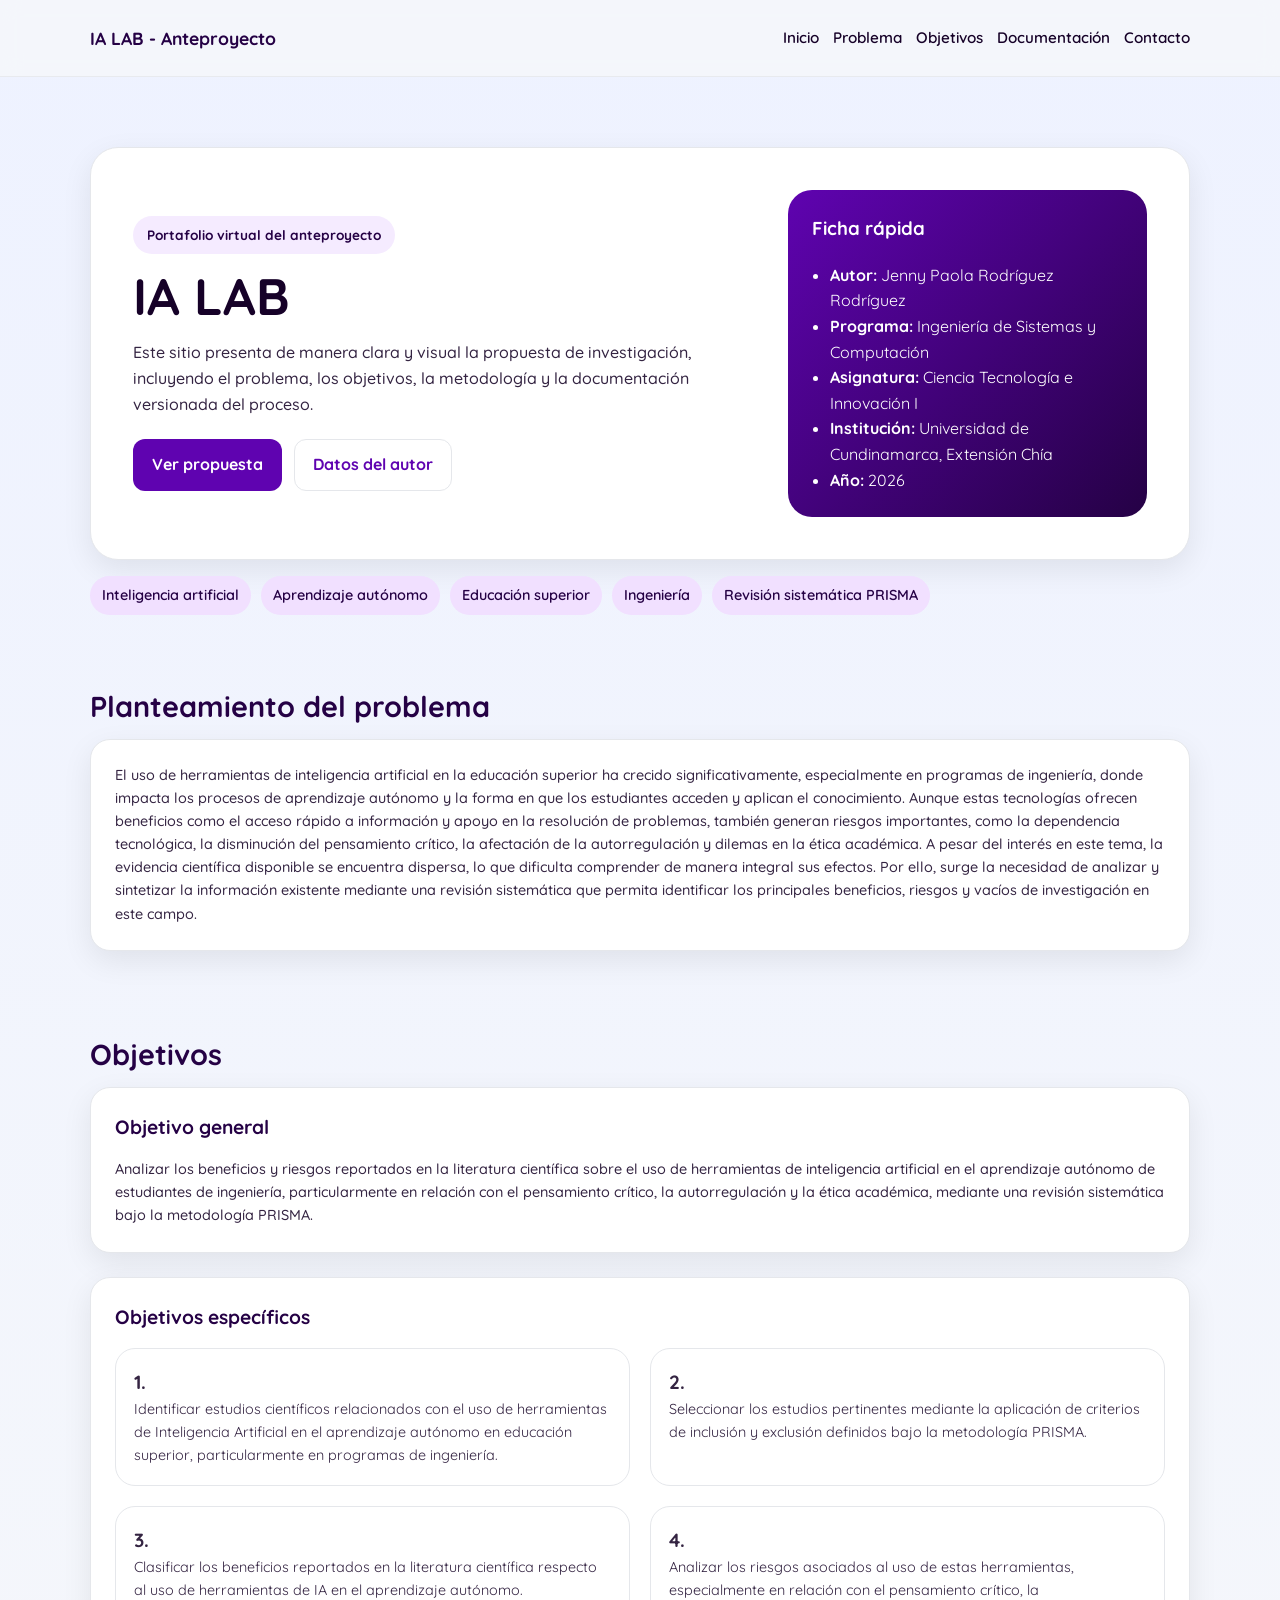
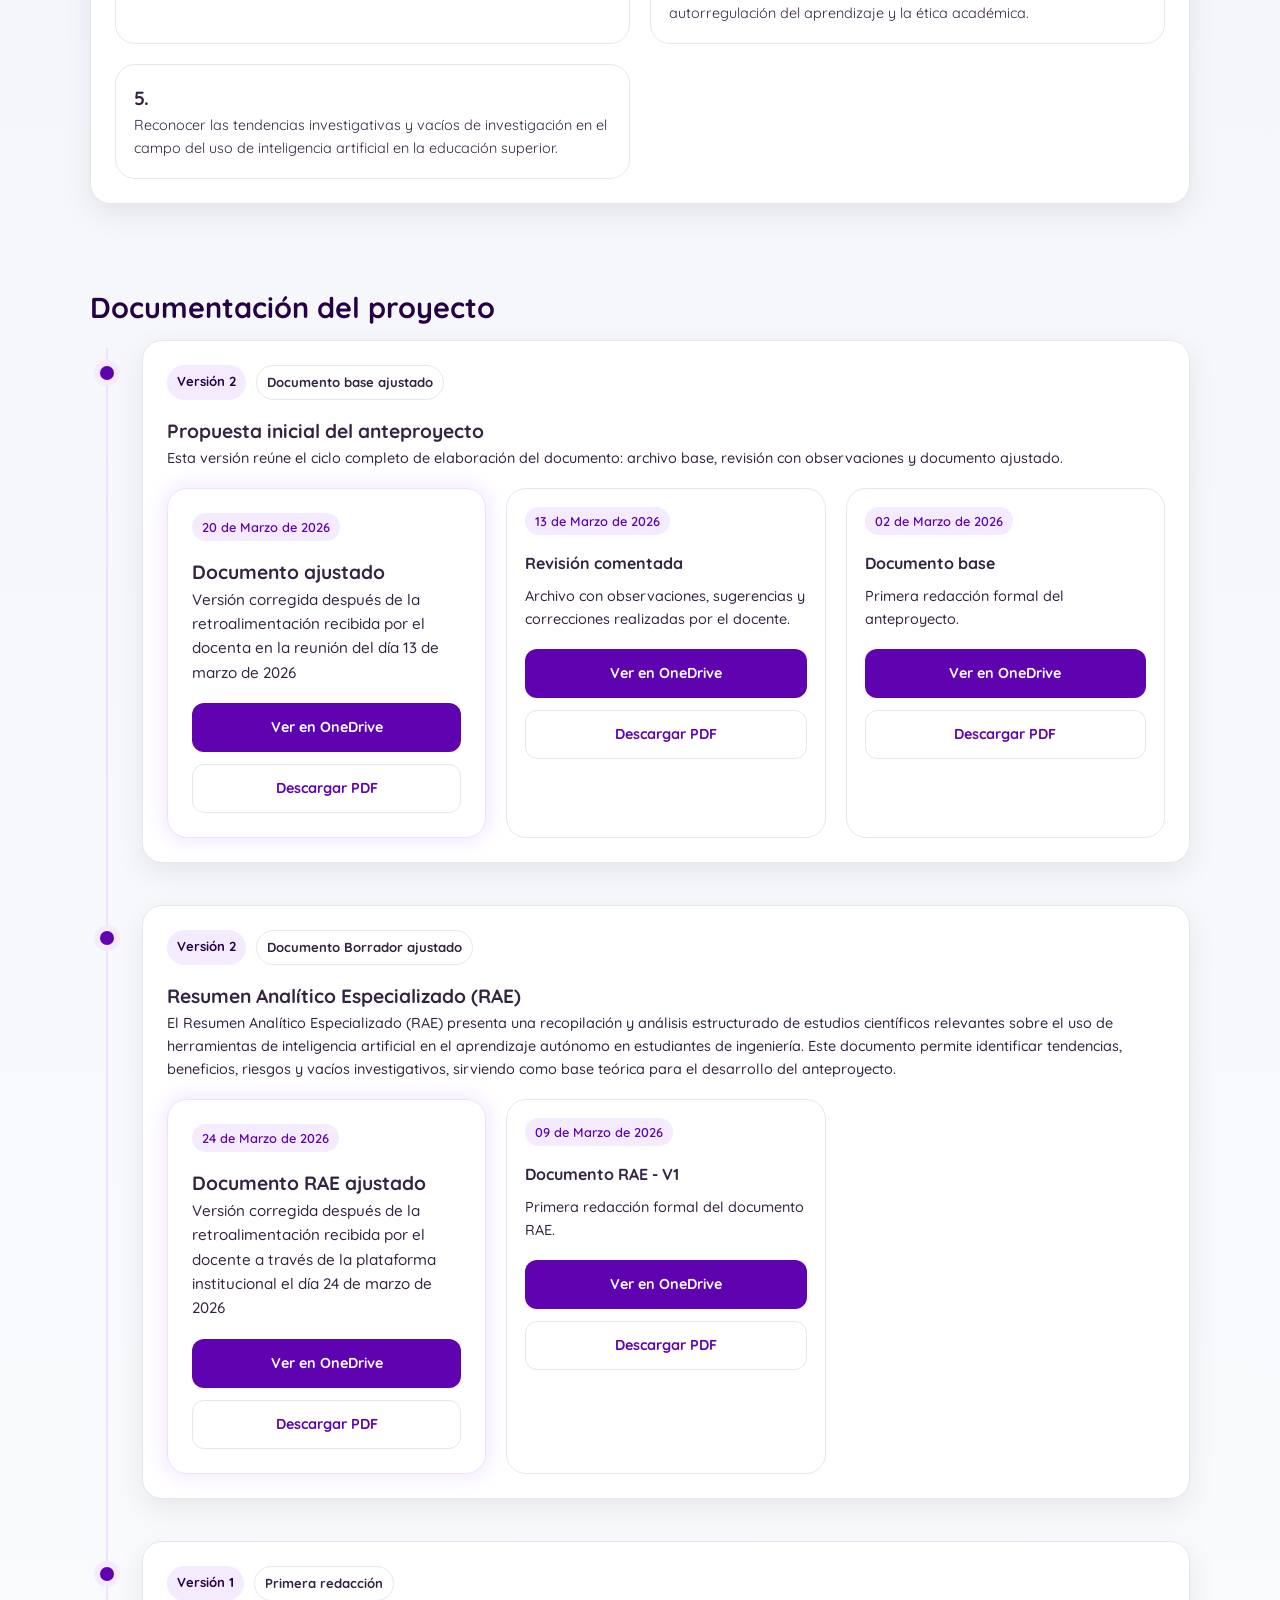
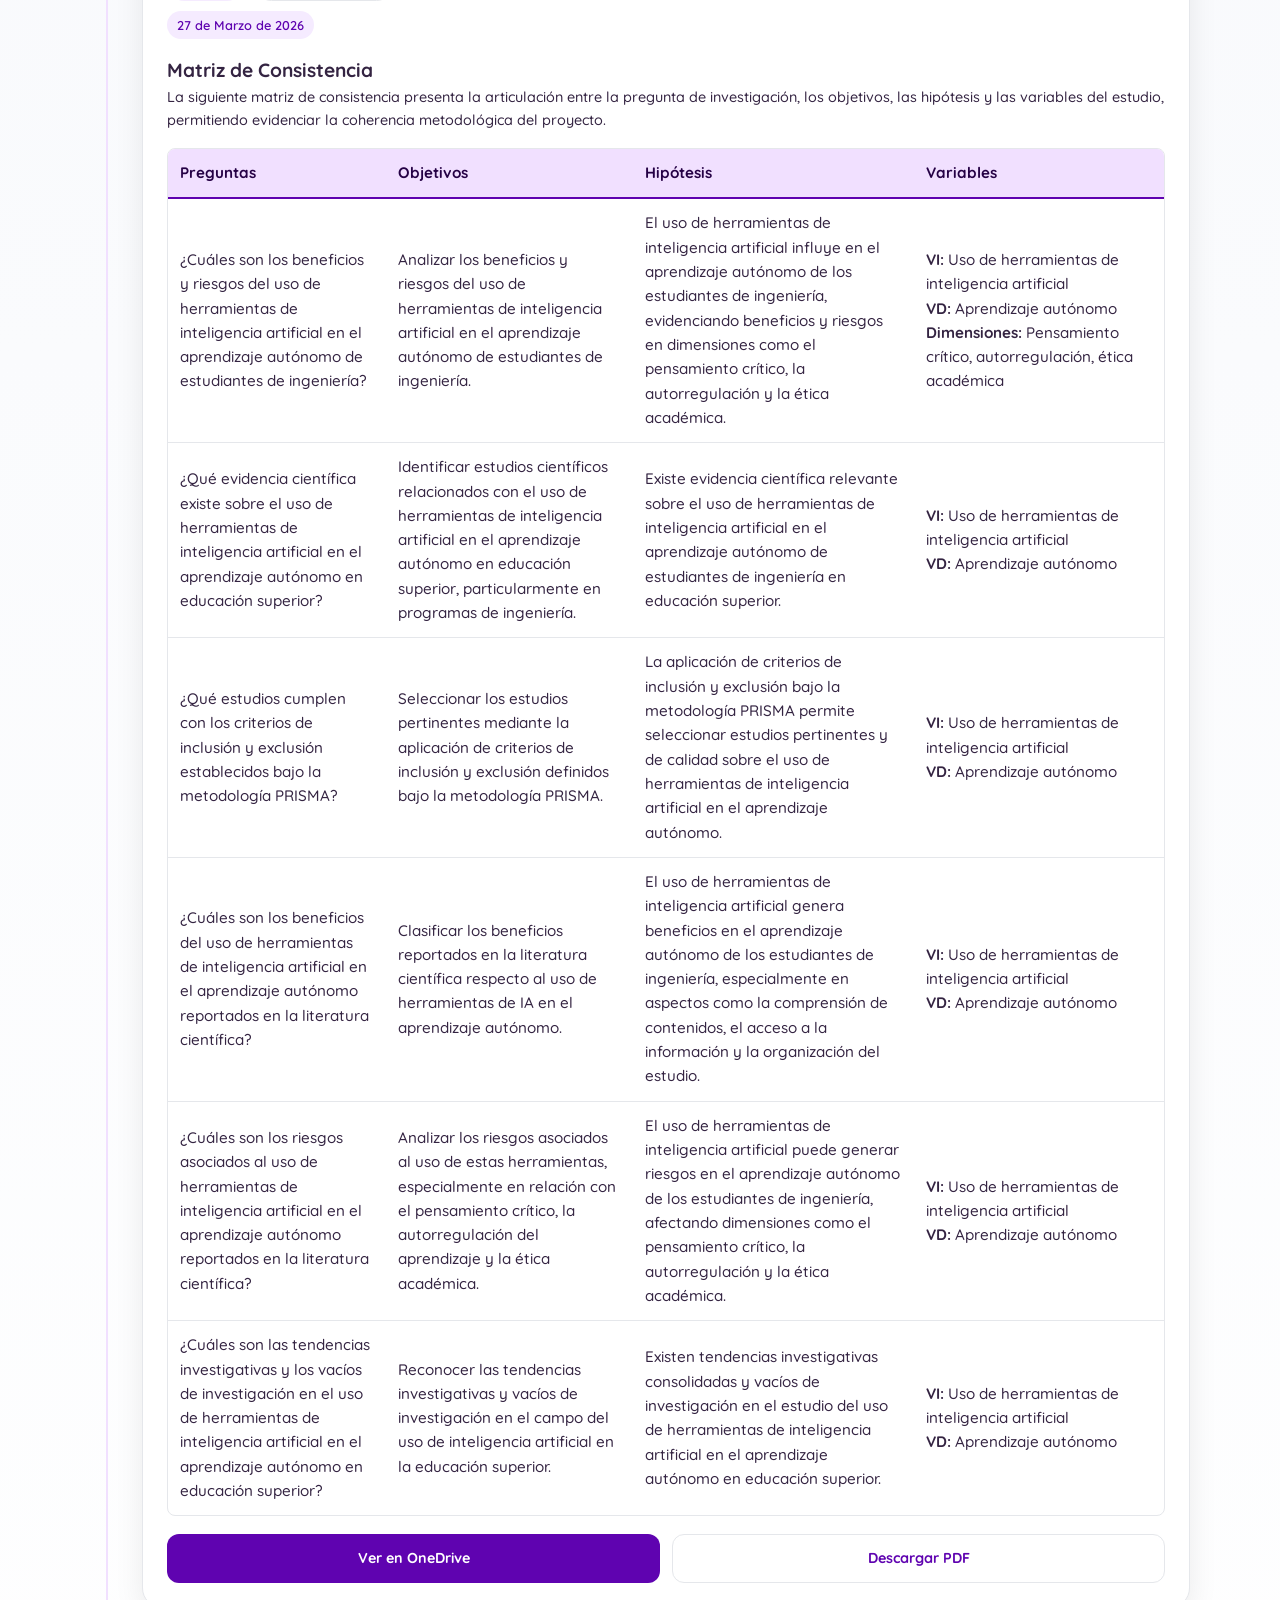
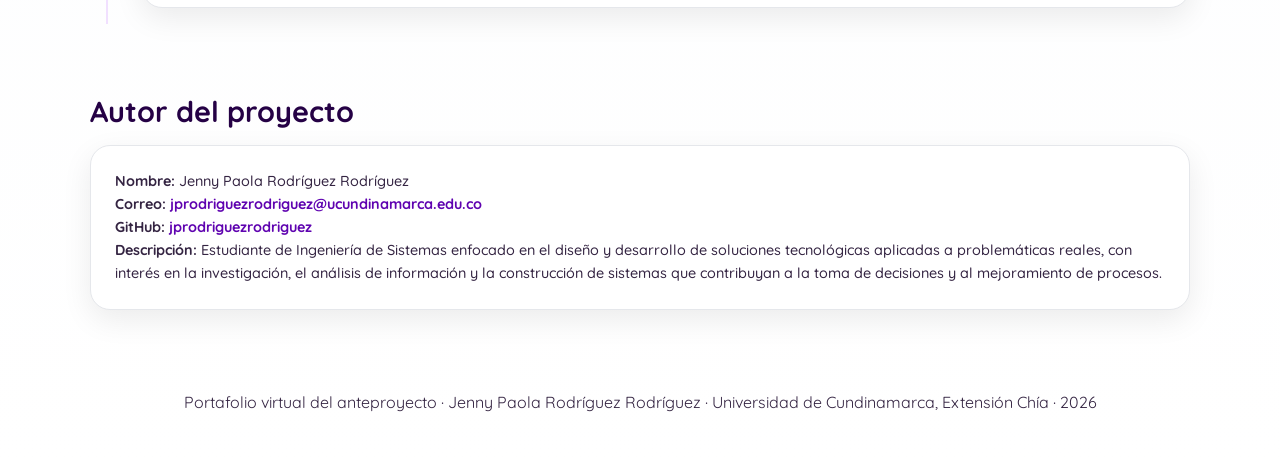
==== commit 98a0d412: "create-add: consistency matrix for IA LAB" ====
--- a/index.html
+++ b/index.html
@@ -1,146 +1,162 @@
-<!DOCTYPE html>
+<!doctype html>
 <html lang="es">
-
-<head>
+  <head>
     <meta charset="UTF-8" />
     <meta name="viewport" content="width=device-width, initial-scale=1.0" />
     <link rel="stylesheet" href="css/main.css" />
-    <link rel="preconnect" href="https://fonts.googleapis.com">
-    <link rel="preconnect" href="https://fonts.gstatic.com" crossorigin>
-    <link href="https://fonts.googleapis.com/css2?family=Quicksand:wght@300..700&display=swap" rel="stylesheet">
-    <link rel="shortcut icon" href="images/favico.ico" type="image/x-icon">
+    <link rel="preconnect" href="https://fonts.googleapis.com" />
+    <link rel="preconnect" href="https://fonts.gstatic.com" crossorigin />
+    <link
+      href="https://fonts.googleapis.com/css2?family=Quicksand:wght@300..700&display=swap"
+      rel="stylesheet"
+    />
+    <link rel="shortcut icon" href="images/favico.ico" type="image/x-icon" />
     <title>Portafolio Virtual | Anteproyecto</title>
-</head>
-
-<body>
+  </head>
+
+  <body>
     <header>
+      <div class="container">
+        <nav>
+          <div class="brand">IA LAB - Anteproyecto</div>
+          <div class="nav-links">
+            <a href="#inicio">Inicio</a>
+            <a href="#problema">Problema</a>
+            <a href="#objetivos">Objetivos</a>
+            <a href="#documentos">Documentación</a>
+            <a href="#contacto">Contacto</a>
+          </div>
+        </nav>
+      </div>
+    </header>
+
+    <main>
+      <section class="hero" id="inicio">
         <div class="container">
-            <nav>
-                <div class="brand">IA LAB - Anteproyecto</div>
-                <div class="nav-links">
-                    <a href="#inicio">Inicio</a>
-                    <a href="#problema">Problema</a>
-                    <a href="#objetivos">Objetivos</a>
-                    <a href="#documentos">Documentación</a>
-                    <a href="#contacto">Contacto</a>
-                </div>
-            </nav>
+          <div class="hero-card">
+            <div>
+              <span class="badge">Portafolio virtual del anteproyecto</span>
+              <h1>IA LAB</h1>
+              <p>
+                Este sitio presenta de manera clara y visual la propuesta de
+                investigación, incluyendo el problema, los objetivos, la
+                metodología y la documentación versionada del proceso.
+              </p>
+              <div class="actions">
+                <a href="#problema" class="btn btn-primary">Ver propuesta</a>
+                <a href="#contacto" class="btn btn-secondary"
+                  >Datos del autor</a
+                >
+              </div>
+            </div>
+            <aside class="hero-side">
+              <h3>Ficha rápida</h3>
+              <ul>
+                <li><strong>Autor:</strong> Jenny Paola Rodríguez Rodríguez</li>
+                <li>
+                  <strong>Programa:</strong> Ingeniería de Sistemas y
+                  Computación
+                </li>
+                <li>
+                  <strong>Asignatura:</strong> Ciencia Tecnología e Innovación I
+                </li>
+                <li>
+                  <strong>Institución:</strong> Universidad de Cundinamarca,
+                  Extensión Chía
+                </li>
+                <li><strong>Año:</strong> 2026</li>
+              </ul>
+            </aside>
+          </div>
+          <div class="pill-list">
+            <span class="pill">Inteligencia artificial</span>
+            <span class="pill">Aprendizaje autónomo</span>
+            <span class="pill">Educación superior</span>
+            <span class="pill">Ingeniería</span>
+            <span class="pill">Revisión sistemática PRISMA</span>
+          </div>
         </div>
-    </header>
-
-    <main>
-        <section class="hero" id="inicio">
-            <div class="container">
-                <div class="hero-card">
-                    <div>
-                        <span class="badge">Portafolio virtual del anteproyecto</span>
-                        <h1>IA LAB</h1>
-                        <p>
-                            Este sitio presenta de manera clara y visual la propuesta de investigación,
-                            incluyendo el problema, los objetivos, la metodología y la documentación versionada del
-                            proceso.
-                        </p>
-                        <div class="actions">
-                            <a href="#problema" class="btn btn-primary">Ver propuesta</a>
-                            <a href="#contacto" class="btn btn-secondary">Datos del autor</a>
-                        </div>
-                    </div>
-                    <aside class="hero-side">
-                        <h3>Ficha rápida</h3>
-                        <ul>
-                            <li><strong>Autor:</strong> Jenny Paola Rodríguez Rodríguez</li>
-                            <li><strong>Programa:</strong> Ingeniería de Sistemas y Computación</li>
-                            <li><strong>Asignatura:</strong> Ciencia Tecnología e Innovación I</li>
-                            <li><strong>Institución:</strong> Universidad de Cundinamarca, Extensión Chía</li>
-                            <li><strong>Año:</strong> 2026</li>
-                        </ul>
-                    </aside>
-                </div>
-                <div class="pill-list">
-                    <span class="pill">Inteligencia artificial</span>
-                    <span class="pill">Aprendizaje autónomo</span>
-                    <span class="pill">Educación superior</span>
-                    <span class="pill">Ingeniería</span>
-                    <span class="pill">Revisión sistemática PRISMA</span>
-                </div>
+      </section>
+
+      <section id="problema">
+        <div class="container">
+          <h2 class="section-title">Planteamiento del problema</h2>
+          <div class="card">
+            <p>
+              El uso de herramientas de inteligencia artificial en la educación
+              superior ha crecido significativamente, especialmente en programas
+              de ingeniería, donde impacta los procesos de aprendizaje autónomo
+              y la forma en que los estudiantes acceden y aplican el
+              conocimiento. Aunque estas tecnologías ofrecen beneficios como el
+              acceso rápido a información y apoyo en la resolución de problemas,
+              también generan riesgos importantes, como la dependencia
+              tecnológica, la disminución del pensamiento crítico, la afectación
+              de la autorregulación y dilemas en la ética académica. A pesar del
+              interés en este tema, la evidencia científica disponible se
+              encuentra dispersa, lo que dificulta comprender de manera integral
+              sus efectos. Por ello, surge la necesidad de analizar y sintetizar
+              la información existente mediante una revisión sistemática que
+              permita identificar los principales beneficios, riesgos y vacíos
+              de investigación en este campo.
+            </p>
+          </div>
+        </div>
+      </section>
+
+      <section id="objetivos">
+        <div class="container">
+          <h2 class="section-title">Objetivos</h2>
+          <div class="card">
+            <h3 class="card-title">Objetivo general</h3>
+            <p>
+              Analizar los beneficios y riesgos reportados en la literatura
+              científica sobre el uso de herramientas de inteligencia artificial
+              en el aprendizaje autónomo de estudiantes de ingeniería,
+              particularmente en relación con el pensamiento crítico, la
+              autorregulación y la ética académica, mediante una revisión
+              sistemática bajo la metodología PRISMA.
+            </p>
+          </div>
+          <div class="card">
+            <h3 class="card-title">Objetivos específicos</h3>
+            <div class="grid">
+              <div class="card subcard">
+                <h4 class="card-subtitle">1.</h4>
+                Identificar estudios científicos relacionados con el uso de
+                herramientas de Inteligencia Artificial en el aprendizaje
+                autónomo en educación superior, particularmente en programas de
+                ingeniería.
+              </div>
+              <div class="card subcard">
+                <h4 class="card-subtitle">2.</h4>
+                Seleccionar los estudios pertinentes mediante la aplicación de
+                criterios de inclusión y exclusión definidos bajo la metodología
+                PRISMA.
+              </div>
+              <div class="card subcard">
+                <h4 class="card-subtitle">3.</h4>
+                Clasificar los beneficios reportados en la literatura científica
+                respecto al uso de herramientas de IA en el aprendizaje
+                autónomo.
+              </div>
+              <div class="card subcard">
+                <h4 class="card-subtitle">4.</h4>
+                Analizar los riesgos asociados al uso de estas herramientas,
+                especialmente en relación con el pensamiento crítico, la
+                autorregulación del aprendizaje y la ética académica.
+              </div>
+              <div class="card subcard">
+                <h4 class="card-subtitle">5.</h4>
+                Reconocer las tendencias investigativas y vacíos de
+                investigación en el campo del uso de inteligencia artificial en
+                la educación superior.
+              </div>
             </div>
-        </section>
-
-        <section id="problema">
-            <div class="container">
-                <h2 class="section-title">Planteamiento del problema</h2>
-                <div class="card">
-                    <p>
-                        El uso de herramientas de inteligencia artificial en la educación superior ha crecido
-                        significativamente,
-                        especialmente en programas de ingeniería, donde impacta los procesos de aprendizaje autónomo y
-                        la forma en
-                        que los estudiantes acceden y aplican el conocimiento. Aunque estas tecnologías ofrecen
-                        beneficios como el
-                        acceso rápido a información y apoyo en la resolución de problemas, también generan riesgos
-                        importantes, como
-                        la dependencia tecnológica, la disminución del pensamiento crítico, la afectación de la
-                        autorregulación y
-                        dilemas en la ética académica. A pesar del interés en este tema, la evidencia científica
-                        disponible se encuentra
-                        dispersa, lo que dificulta comprender de manera integral sus efectos. Por ello, surge la
-                        necesidad de analizar y
-                        sintetizar la información existente mediante una revisión sistemática que permita identificar
-                        los principales
-                        beneficios, riesgos y vacíos de investigación en este campo.
-                    </p>
-                </div>
-            </div>
-        </section>
-
-        <section id="objetivos">
-            <div class="container">
-                <h2 class="section-title">Objetivos</h2>
-                <div class="card">
-                    <h3 class="card-title">Objetivo general</h3>
-                    <p>Analizar los beneficios y riesgos reportados en la literatura científica sobre el uso de
-                        herramientas de inteligencia artificial en el aprendizaje autónomo de estudiantes de
-                        ingeniería,
-                        particularmente en relación con el pensamiento crítico, la autorregulación y la ética
-                        académica,
-                        mediante una revisión sistemática bajo la metodología PRISMA.</p>
-                </div>
-                <div class="card">
-                    <h3 class="card-title">Objetivos específicos</h3>
-                    <div class="grid">
-                        <div class="card subcard">
-                            <h4 class="card-subtitle">1.</h4>
-                            Identificar estudios científicos relacionados con el uso de herramientas de
-                            Inteligencia Artificial en el aprendizaje autónomo en educación superior, particularmente
-                            en programas de ingeniería.
-                        </div>
-                        <div class="card subcard">
-                            <h4 class="card-subtitle">2.</h4>
-                            Seleccionar los estudios pertinentes mediante la aplicación de criterios
-                            de inclusión y exclusión definidos bajo la metodología PRISMA.
-                        </div>
-                        <div class="card subcard">
-                            <h4 class="card-subtitle">3.</h4>
-                            Clasificar los beneficios reportados en la literatura científica
-                            respecto al uso de herramientas de IA en el aprendizaje autónomo.
-                        </div>
-                        <div class="card subcard">
-                            <h4 class="card-subtitle">4.</h4>
-                            Analizar los riesgos asociados al uso de estas herramientas,
-                            especialmente en relación con el pensamiento crítico, la autorregulación
-                            del aprendizaje y la ética académica.
-                        </div>
-                        <div class="card subcard">
-                            <h4 class="card-subtitle">5.</h4>
-                            Reconocer las tendencias investigativas y vacíos de investigación en el
-                            campo del uso de inteligencia artificial en la educación superior.
-                        </div>
-                    </div>
-                </div>
-            </div>
-        </section>
-
-        <!-- <section id="metodologia">
+          </div>
+        </div>
+      </section>
+
+      <!-- <section id="metodologia">
             <div class="container">
                 <h2 class="section-title">Metodología</h2>
                 <p class="section-text">
@@ -166,167 +182,383 @@
             </div>
         </section> -->
 
-        <section id="documentos">
-            <div class="container">
-                <h2 class="section-title">Documentación del proyecto</h2>
-                <div class="doc-timeline">
-                    <article class="doc-item">
-                        <div class="card">
-                            <div class="doc-meta">
-                                <span class="doc-tag">Versión 2</span>
-                                <span class="doc-tag doc-tag-outline">Documento base ajustado</span>
-                            </div>
-                            <h3>Propuesta inicial del anteproyecto</h3>
-                            <p>Esta versión reúne el ciclo completo de elaboración del documento: archivo base, revisión
-                                con observaciones y documento ajustado.</p>
-
-                            <div class="grid c-columns">
-                                <div class="card main-subcard">
-                                    <div class="subcard-meta">
-                                        <span class="subcard-date">20 de Marzo de 2026</span>
-                                    </div>
-                                    <h3 class="subcard-title">Documento ajustado</h3>
-                                    <p class="subcard-description">
-                                        Versión corregida después de la retroalimentación recibida por el docenta en la reunión del
-                                        día 13 de marzo de 2026
-                                    </p>
-                                    <div class="doc-actions">
-                                        <a href="https://mailunicundiedu-my.sharepoint.com/:w:/g/personal/jprodriguezrodriguez_ucundinamarca_edu_co/IQCPq9EAuhxLQpAPoJ_WXXt2AV7tqXdM4DLl9bZN8egChiA?e=SOab52"
-                                            target="_blank" class="btn btn-primary">Ver en OneDrive</a>
-                                        <a href="documents/RodriguezRodriguezJennyPaola_Tema_Pregunta_Objetivo_Justificacion_V2.pdf"
-                                            download="RodriguezRodriguezJennyPaola_Tema_Pregunta_Objetivo_Justificacion_V2"
-                                            class="btn btn-secondary">
-                                            Descargar PDF
-                                        </a>
-                                    </div>
-                                </div>
-                                <div class="card subcard">
-                                    <div class="subcard-meta">
-                                        <span class="subcard-date">13 de Marzo de 2026</span>
-                                    </div>
-
-                                    <h3 class="subcard-title">Revisión comentada</h3>
-                                    <p class="subcard-description">
-                                        Archivo con observaciones, sugerencias y correcciones realizadas por el docente.
-                                    </p>
-
-                                    <div class="doc-actions">
-                                        <a href="https://mailunicundiedu-my.sharepoint.com/:w:/g/personal/jprodriguezrodriguez_ucundinamarca_edu_co/IQBriJxtY7GdSoN1z87wDfwLAepjA_zAE6vsrmOakxkVKzk?e=gPbLQt"
-                                            target="_blank" class="btn btn-primary">Ver en OneDrive</a>
-                                        <a href="documents/RodriguezRodriguezJennyPaola_Tema_Pregunta_Objetivo_V1-Revision1.pdf"
-                                            download="RodriguezRodriguezJennyPaola_Tema_Pregunta_Objetivo_V1-Revision1"
-                                            class="btn btn-secondary">
-                                            Descargar PDF
-                                        </a>
-                                    </div>
-                                </div>
-                                <div class="card subcard">
-                                    <div class="subcard-meta">
-                                        <span class="subcard-date">02 de Marzo de 2026</span>
-                                    </div>
-                                    <h3 class="subcard-title">Documento base</h3>
-                                    <p class="subcard-description">Primera redacción formal del anteproyecto.</p>
-                                    <div class="doc-actions">
-                                        <a href="https://mailunicundiedu-my.sharepoint.com/:w:/g/personal/jprodriguezrodriguez_ucundinamarca_edu_co/IQBIyjSsN1gjQIWYxWEGO3yCAZOjUEBO4uY3kl7lWB_v3CA?e=viYfn0"
-                                            target="_blank" class="btn btn-primary">Ver en OneDrive</a>
-                                        <a href="documents/RodriguezRodriguezJennyPaola_Tema_Pregunta_Objetivo_V1.pdf"
-                                            download="RodriguezRodriguezJennyPaola_Tema_Pregunta_Objetivo_V1"
-                                            class="btn btn-secondary">
-                                            Descargar PDF
-                                        </a>
-                                    </div>
-                                </div>
-
-                            </div>
-                        </div>
-                    </article>
-
-                    <article class="doc-item">
-                        <div class="card">
-                            <div class="doc-meta">
-                                <span class="doc-tag">Versión 2</span>
-                                <span class="doc-tag doc-tag-outline">Documento Borrador ajustado</span>
-                            </div>
-
-                            <h3>Resumen Analítico Especializado (RAE)</h3>
-                            <p>El Resumen Analítico Especializado (RAE) presenta una recopilación y análisis
-                                estructurado de estudios científicos
-                                relevantes sobre el uso de herramientas de inteligencia artificial en el aprendizaje
-                                autónomo en estudiantes
-                                de ingeniería. Este documento permite identificar tendencias, beneficios, riesgos y
-                                vacíos investigativos,
-                                sirviendo como base teórica para el desarrollo del anteproyecto.</p>
-
-                            <div class="grid c-columns">
-                                <div class="card main-subcard">
-                                    <div class="subcard-meta">
-                                        <span class="subcard-date">24 de Marzo de 2026</span>
-                                    </div>
-                                    <h3 class="subcard-title">Documento RAE ajustado</h3>
-                                    <p class="subcard-description">
-                                        Versión corregida después de la retroalimentación recibida por el docente a través
-                                        de la plataforma institucional el día 24 de marzo de 2026 
-                                    </p>
-                                    <div class="doc-actions">
-                                        <a href="https://mailunicundiedu-my.sharepoint.com/:b:/g/personal/jprodriguezrodriguez_ucundinamarca_edu_co/IQAkvYyKYRYISK1VtmMAQ9j4Ab0kzuxR30JGEa9j5xOHMpg?e=A9BYbi"
-                                            target="_blank" class="btn btn-primary">Ver en OneDrive</a>
-                                        <a href="documents/RodriguezRodriguezJennyPaola_ResumenAnaliticoEspecializadoRAE_V2.pdf"
-                                            download="RodriguezRodriguezJennyPaola_ResumenAnaliticoEspecializadoRAE_V2"
-                                            class="btn btn-secondary">
-                                            Descargar PDF
-                                        </a>
-                                    </div>
-                                </div>
-                                <div class="card subcard">
-                                    <div class="subcard-meta">
-                                        <span class="subcard-date">09 de Marzo de 2026</span>
-                                    </div>
-
-                                    <h3 class="subcard-title">Documento RAE - V1</h3>
-                                    <p class="subcard-description">
-                                        Primera redacción formal del documento RAE.
-                                    </p>
-
-                                    <div class="doc-actions">
-                                        <a href="https://mailunicundiedu-my.sharepoint.com/:b:/g/personal/jprodriguezrodriguez_ucundinamarca_edu_co/IQAMbzVQp3ecTrNeVTvLEWB1AZjNU3vvwyPj2bOLapu0SzU?e=QkXvNT"
-                                            target="_blank" class="btn btn-primary">Ver en OneDrive</a>
-                                        <a href="documents/RodriguezRodriguezJennyPaola_ResumenAnaliticoEspecializadoRAE_V1.pdf"
-                                            download="RodriguezRodriguezJennyPaola_ResumenAnaliticoEspecializadoRAE_V1.pdf"
-                                            class="btn btn-secondary">
-                                            Descargar PDF
-                                        </a>
-                                    </div>
-                                </div>
-                            </div>
-                        </div>
-                    </article>
-                </div>
-            </div>
-        </section>
-
-        <section id="contacto">
-            <div class="container">
-                <h2 class="section-title">Autor del proyecto</h2>
-                <div class="card">
-                    <p><strong>Nombre:</strong> Jenny Paola Rodríguez Rodríguez</p>
-                    <p><strong>Correo:</strong> <a href="mailto:jprodriguezrodriguez@ucundinamarca.edu.co">jprodriguezrodriguez@ucundinamarca.edu.co</a></p>
-                    <p><strong>GitHub:</strong> <a href="https://github.com/jprodriguezrodriguez"
-                            target="_blank">jprodriguezrodriguez</a></p>
-                    <p><strong>Descripción:</strong> Estudiante de Ingeniería de Sistemas enfocado en el diseño y desarrollo de soluciones tecnológicas 
-                        aplicadas a problemáticas reales, con interés en la investigación, el análisis de información y la construcción de 
-                        sistemas que contribuyan a la toma de decisiones y al mejoramiento de procesos.</p>
-                </div>
-            </div>
-        </section>
-
+      <section id="documentos">
+        <div class="container">
+          <h2 class="section-title">Documentación del proyecto</h2>
+          <div class="doc-timeline">
+            <article class="doc-item">
+              <div class="card">
+                <div class="doc-meta">
+                  <span class="doc-tag">Versión 2</span>
+                  <span class="doc-tag doc-tag-outline"
+                    >Documento base ajustado</span
+                  >
+                </div>
+                <h3>Propuesta inicial del anteproyecto</h3>
+                <p>
+                  Esta versión reúne el ciclo completo de elaboración del
+                  documento: archivo base, revisión con observaciones y
+                  documento ajustado.
+                </p>
+
+                <div class="grid c-columns">
+                  <div class="card main-subcard">
+                    <div class="subcard-meta">
+                      <span class="subcard-date">20 de Marzo de 2026</span>
+                    </div>
+                    <h3 class="subcard-title">Documento ajustado</h3>
+                    <p class="subcard-description">
+                      Versión corregida después de la retroalimentación recibida
+                      por el docenta en la reunión del día 13 de marzo de 2026
+                    </p>
+                    <div class="doc-actions">
+                      <a
+                        href="https://mailunicundiedu-my.sharepoint.com/:w:/g/personal/jprodriguezrodriguez_ucundinamarca_edu_co/IQCPq9EAuhxLQpAPoJ_WXXt2AV7tqXdM4DLl9bZN8egChiA?e=SOab52"
+                        target="_blank"
+                        class="btn btn-primary"
+                        >Ver en OneDrive</a
+                      >
+                      <a
+                        href="documents/RodriguezRodriguezJennyPaola_Tema_Pregunta_Objetivo_Justificacion_V2.pdf"
+                        download="RodriguezRodriguezJennyPaola_Tema_Pregunta_Objetivo_Justificacion_V2"
+                        class="btn btn-secondary"
+                      >
+                        Descargar PDF
+                      </a>
+                    </div>
+                  </div>
+                  <div class="card subcard">
+                    <div class="subcard-meta">
+                      <span class="subcard-date">13 de Marzo de 2026</span>
+                    </div>
+
+                    <h3 class="subcard-title">Revisión comentada</h3>
+                    <p class="subcard-description">
+                      Archivo con observaciones, sugerencias y correcciones
+                      realizadas por el docente.
+                    </p>
+
+                    <div class="doc-actions">
+                      <a
+                        href="https://mailunicundiedu-my.sharepoint.com/:w:/g/personal/jprodriguezrodriguez_ucundinamarca_edu_co/IQBriJxtY7GdSoN1z87wDfwLAepjA_zAE6vsrmOakxkVKzk?e=gPbLQt"
+                        target="_blank"
+                        class="btn btn-primary"
+                        >Ver en OneDrive</a
+                      >
+                      <a
+                        href="documents/RodriguezRodriguezJennyPaola_Tema_Pregunta_Objetivo_V1-Revision1.pdf"
+                        download="RodriguezRodriguezJennyPaola_Tema_Pregunta_Objetivo_V1-Revision1"
+                        class="btn btn-secondary"
+                      >
+                        Descargar PDF
+                      </a>
+                    </div>
+                  </div>
+                  <div class="card subcard">
+                    <div class="subcard-meta">
+                      <span class="subcard-date">02 de Marzo de 2026</span>
+                    </div>
+                    <h3 class="subcard-title">Documento base</h3>
+                    <p class="subcard-description">
+                      Primera redacción formal del anteproyecto.
+                    </p>
+                    <div class="doc-actions">
+                      <a
+                        href="https://mailunicundiedu-my.sharepoint.com/:w:/g/personal/jprodriguezrodriguez_ucundinamarca_edu_co/IQBIyjSsN1gjQIWYxWEGO3yCAZOjUEBO4uY3kl7lWB_v3CA?e=viYfn0"
+                        target="_blank"
+                        class="btn btn-primary"
+                        >Ver en OneDrive</a
+                      >
+                      <a
+                        href="documents/RodriguezRodriguezJennyPaola_Tema_Pregunta_Objetivo_V1.pdf"
+                        download="RodriguezRodriguezJennyPaola_Tema_Pregunta_Objetivo_V1"
+                        class="btn btn-secondary"
+                      >
+                        Descargar PDF
+                      </a>
+                    </div>
+                  </div>
+                </div>
+              </div>
+            </article>
+
+            <article class="doc-item">
+              <div class="card">
+                <div class="doc-meta">
+                  <span class="doc-tag">Versión 2</span>
+                  <span class="doc-tag doc-tag-outline"
+                    >Documento Borrador ajustado</span
+                  >
+                </div>
+
+                <h3>Resumen Analítico Especializado (RAE)</h3>
+                <p>
+                  El Resumen Analítico Especializado (RAE) presenta una
+                  recopilación y análisis estructurado de estudios científicos
+                  relevantes sobre el uso de herramientas de inteligencia
+                  artificial en el aprendizaje autónomo en estudiantes de
+                  ingeniería. Este documento permite identificar tendencias,
+                  beneficios, riesgos y vacíos investigativos, sirviendo como
+                  base teórica para el desarrollo del anteproyecto.
+                </p>
+
+                <div class="grid c-columns">
+                  <div class="card main-subcard">
+                    <div class="subcard-meta">
+                      <span class="subcard-date">24 de Marzo de 2026</span>
+                    </div>
+                    <h3 class="subcard-title">Documento RAE ajustado</h3>
+                    <p class="subcard-description">
+                      Versión corregida después de la retroalimentación recibida
+                      por el docente a través de la plataforma institucional el
+                      día 24 de marzo de 2026
+                    </p>
+                    <div class="doc-actions">
+                      <a
+                        href="https://mailunicundiedu-my.sharepoint.com/:b:/g/personal/jprodriguezrodriguez_ucundinamarca_edu_co/IQAkvYyKYRYISK1VtmMAQ9j4Ab0kzuxR30JGEa9j5xOHMpg?e=A9BYbi"
+                        target="_blank"
+                        class="btn btn-primary"
+                        >Ver en OneDrive</a
+                      >
+                      <a
+                        href="documents/RodriguezRodriguezJennyPaola_ResumenAnaliticoEspecializadoRAE_V2.pdf"
+                        download="RodriguezRodriguezJennyPaola_ResumenAnaliticoEspecializadoRAE_V2"
+                        class="btn btn-secondary"
+                      >
+                        Descargar PDF
+                      </a>
+                    </div>
+                  </div>
+                  <div class="card subcard">
+                    <div class="subcard-meta">
+                      <span class="subcard-date">09 de Marzo de 2026</span>
+                    </div>
+
+                    <h3 class="subcard-title">Documento RAE - V1</h3>
+                    <p class="subcard-description">
+                      Primera redacción formal del documento RAE.
+                    </p>
+
+                    <div class="doc-actions">
+                      <a
+                        href="https://mailunicundiedu-my.sharepoint.com/:b:/g/personal/jprodriguezrodriguez_ucundinamarca_edu_co/IQAMbzVQp3ecTrNeVTvLEWB1AZjNU3vvwyPj2bOLapu0SzU?e=QkXvNT"
+                        target="_blank"
+                        class="btn btn-primary"
+                        >Ver en OneDrive</a
+                      >
+                      <a
+                        href="documents/RodriguezRodriguezJennyPaola_ResumenAnaliticoEspecializadoRAE_V1.pdf"
+                        download="RodriguezRodriguezJennyPaola_ResumenAnaliticoEspecializadoRAE_V1.pdf"
+                        class="btn btn-secondary"
+                      >
+                        Descargar PDF
+                      </a>
+                    </div>
+                  </div>
+                </div>
+              </div>
+            </article>
+
+            <article class="doc-item">
+              <div class="card">
+                <div class="doc-meta">
+                  <span class="doc-tag">Versión 1</span>
+                  <span class="doc-tag doc-tag-outline">Primera redacción</span>
+                </div>
+                <div class="subcard-meta">
+                  <span class="subcard-date">27 de Marzo de 2026</span>
+                </div>
+                <h3>Matriz de Consistencia</h3>
+                <p>
+                  La siguiente matriz de consistencia presenta la articulación
+                  entre la pregunta de investigación, los objetivos, las
+                  hipótesis y las variables del estudio, permitiendo evidenciar
+                  la coherencia metodológica del proyecto.
+                </p>
+                <div class="card-table table-responsive">
+                  <table class="custom-table">
+                    <thead>
+                      <tr>
+                        <th>Preguntas</th>
+                        <th>Objetivos</th>
+                        <th>Hipótesis</th>
+                        <th>Variables</th>
+                      </tr>
+                    </thead>
+                    <tbody>
+                        <tr>
+                            <td data-label="Pregunta">
+                                ¿Cuáles son los beneficios y riesgos del uso de herramientas de 
+                                inteligencia artificial en el aprendizaje autónomo de estudiantes 
+                                de ingeniería?
+                            </td>
+                            <td data-label="Objetivo General">
+                                Analizar los beneficios y riesgos del uso de herramientas de 
+                                inteligencia artificial en el aprendizaje autónomo de estudiantes 
+                                de ingeniería.
+                            </td>
+                            <td data-label="Hipótesis">
+                                El uso de herramientas de inteligencia artificial influye en el aprendizaje 
+                                autónomo de los estudiantes de ingeniería, evidenciando beneficios y riesgos 
+                                en dimensiones como el pensamiento crítico, la autorregulación y la ética académica.
+                            </td>
+                            <td data-label="Variables">
+                                <p><b>VI: </b>Uso de herramientas de inteligencia artificial</p>
+                                <p><b>VD: </b>Aprendizaje autónomo</p>
+                                <p><b>Dimensiones: </b>Pensamiento crítico, autorregulación, ética académica</p>
+                            </td>
+                        </tr>
+                        <tr>
+                            <td data-label="Pregunta">
+                                ¿Qué evidencia científica existe sobre el uso de herramientas de 
+                                inteligencia artificial en el aprendizaje autónomo en educación superior?
+                            </td>
+                            <td data-label="Objetivo Específico 1">
+                                Identificar estudios científicos relacionados con el uso de herramientas de 
+                                inteligencia artificial en el aprendizaje autónomo en educación superior, 
+                                particularmente en programas de ingeniería.
+                            </td>
+                            <td data-label="Hipótesis">
+                                Existe evidencia científica relevante sobre el uso de herramientas de inteligencia 
+                                artificial en el aprendizaje autónomo de estudiantes de ingeniería en educación superior.
+                            </td>
+                            <td data-label="Variables">
+                                <p><b>VI: </b>Uso de herramientas de inteligencia artificial</p>
+                                <p><b>VD: </b>Aprendizaje autónomo</p>
+                            </td>
+                        </tr>
+                        <tr>
+                            <td data-label="Pregunta">
+                                ¿Qué estudios cumplen con los criterios de inclusión y exclusión establecidos 
+                                bajo la metodología PRISMA?
+                            </td>
+                            <td data-label="Objetivo Específico 2">
+                                Seleccionar los estudios pertinentes mediante la aplicación de criterios 
+                                de inclusión y exclusión definidos bajo la metodología PRISMA.
+                            </td>
+                            <td data-label="Hipótesis">
+                                La aplicación de criterios de inclusión y exclusión bajo la metodología PRISMA 
+                                permite seleccionar estudios pertinentes y de calidad sobre el uso de herramientas 
+                                de inteligencia artificial en el aprendizaje autónomo.
+                            </td>
+                            <td data-label="Variables">
+                                <p><b>VI: </b>Uso de herramientas de inteligencia artificial</p>
+                                <p><b>VD: </b>Aprendizaje autónomo</p>
+                            </td>
+                        </tr>
+                        <tr>
+                            <td data-label="Pregunta">
+                                ¿Cuáles son los beneficios del uso de herramientas de inteligencia artificial en el 
+                                aprendizaje autónomo reportados en la literatura científica?
+                            </td>
+                            <td data-label="Objetivo Específico 3">
+                                Clasificar los beneficios reportados en la literatura científica respecto al uso 
+                                de herramientas de IA en el aprendizaje autónomo.
+                            </td>
+                            <td data-label="Hipótesis">
+                                El uso de herramientas de inteligencia artificial genera beneficios en el aprendizaje 
+                                autónomo de los estudiantes de ingeniería, especialmente en aspectos como la comprensión 
+                                de contenidos, el acceso a la información y la organización del estudio.
+                            </td>
+                            <td data-label="Variables">
+                                <p><b>VI: </b>Uso de herramientas de inteligencia artificial</p>
+                                <p><b>VD: </b>Aprendizaje autónomo</p>
+                            </td>
+                        </tr>
+                        <tr>
+                            <td data-label="Pregunta">
+                                ¿Cuáles son los riesgos asociados al uso de herramientas de inteligencia 
+                                artificial en el aprendizaje autónomo reportados en la literatura científica?
+                            </td>
+                            <td data-label="Objetivo Específico 4">
+                                Analizar los riesgos asociados al uso de estas herramientas, especialmente en 
+                                relación con el pensamiento crítico, la autorregulación del aprendizaje y la ética académica.
+                            </td>
+                            <td data-label="Hipótesis">
+                                El uso de herramientas de inteligencia artificial puede generar riesgos en el aprendizaje autónomo 
+                                de los estudiantes de ingeniería, afectando dimensiones como el pensamiento crítico, 
+                                la autorregulación y la ética académica.
+                            </td>
+                            <td data-label="Variables">
+                                <p><b>VI: </b>Uso de herramientas de inteligencia artificial</p>
+                                <p><b>VD: </b>Aprendizaje autónomo</p>
+                            </td>
+                        </tr>
+                        <tr>
+                            <td data-label="Pregunta">
+                                ¿Cuáles son las tendencias investigativas y los vacíos de investigación en el uso 
+                                de herramientas de inteligencia artificial en el aprendizaje autónomo en educación superior?
+                            </td>
+                            <td data-label="Objetivo Específico 5">
+                                Reconocer las tendencias investigativas y vacíos de investigación en el campo del 
+                                uso de inteligencia artificial en la educación superior.
+                            </td>
+                            <td data-label="Hipótesis">
+                                Existen tendencias investigativas consolidadas y vacíos de investigación en el estudio 
+                                del uso de herramientas de inteligencia artificial en el aprendizaje autónomo 
+                                en educación superior.
+                            </td>
+                            <td data-label="Variables">
+                                <p><b>VI: </b>Uso de herramientas de inteligencia artificial</p>
+                                <p><b>VD: </b>Aprendizaje autónomo</p>
+                            </td>
+                        </tr>
+                    </tbody>
+                  </table>
+                </div>
+                <div class="doc-actions">
+                  <a
+                    href="https://mailunicundiedu-my.sharepoint.com/:b:/g/personal/jprodriguezrodriguez_ucundinamarca_edu_co/IQCeYXIjDiZdQpZ8Uwn5mx_yAdHMfKGP7gCOzWtjWQMz_BM?e=PPXecU"
+                    target="_blank" class="btn btn-primary">
+                    Ver en OneDrive</a>
+                  <a
+                    href="documents/RodriguezRodriguezJennyPaola_MatrizDeConsistencia_V1.pdf"
+                    download="RodriguezRodriguezJennyPaola_MatrizDeConsistencia_V1.pdf"
+                    class="btn btn-secondary"
+                  >
+                    Descargar PDF
+                  </a>
+                </div>
+              </div>
+            </article>
+          </div>
+        </div>
+      </section>
+
+      <section id="contacto">
+        <div class="container">
+          <h2 class="section-title">Autor del proyecto</h2>
+          <div class="card">
+            <p><strong>Nombre:</strong> Jenny Paola Rodríguez Rodríguez</p>
+            <p>
+              <strong>Correo:</strong>
+              <a href="mailto:jprodriguezrodriguez@ucundinamarca.edu.co"
+                >jprodriguezrodriguez@ucundinamarca.edu.co</a
+              >
+            </p>
+            <p>
+              <strong>GitHub:</strong>
+              <a href="https://github.com/jprodriguezrodriguez" target="_blank"
+                >jprodriguezrodriguez</a
+              >
+            </p>
+            <p>
+              <strong>Descripción:</strong> Estudiante de Ingeniería de Sistemas
+              enfocado en el diseño y desarrollo de soluciones tecnológicas
+              aplicadas a problemáticas reales, con interés en la investigación,
+              el análisis de información y la construcción de sistemas que
+              contribuyan a la toma de decisiones y al mejoramiento de procesos.
+            </p>
+          </div>
+        </div>
+      </section>
     </main>
 
     <footer>
-        <div class="container">
-            Portafolio virtual del anteproyecto · Jenny Paola Rodríguez Rodríguez · Universidad de Cundinamarca,
-            Extensión Chía · 2026
-        </div>
+      <div class="container">
+        Portafolio virtual del anteproyecto · Jenny Paola Rodríguez Rodríguez ·
+        Universidad de Cundinamarca, Extensión Chía · 2026
+      </div>
     </footer>
-</body>
-
-</html>+  </body>
+</html>
--- a/css/main.css
+++ b/css/main.css
@@ -1,6 +1,7 @@
   :root {
       --bg: #f5f7fb;
       --card: #ffffff;
+      --table-hover: #faf5ff;
       --bg-badge: #f5ebff;
       --bg-pill: #f1e0ff;
       --primary: #5f03b0;
@@ -25,18 +26,19 @@
 
   p {
       margin: 0;
+      font-weight: 500;
   }
 
   a {
-    color: var(--primary);
-    text-decoration: none;
-    font-weight: 700;
-    transition: all .4s ease-in-out;
+      color: var(--primary);
+      text-decoration: none;
+      font-weight: 700;
+      transition: all .4s ease-in-out;
   }
 
   a:hover {
-    color: var(--primary-dark);
-    text-decoration: underline;
+      color: var(--primary-dark);
+      text-decoration: underline;
   }
 
   body {
@@ -158,6 +160,9 @@
 
   .btn-primary:hover {
       background: var(--primary-dark);
+      color: white;
+      text-decoration: none;
+      transform: scale(1.02);
   }
 
   .btn-secondary {
@@ -170,6 +175,8 @@
   .btn-secondary:hover {
       background: var(--bg-pill);
       border-color: var(--primary);
+      text-decoration: none;
+      transform: scale(1.02);
   }
 
   .hero-side {
@@ -289,8 +296,8 @@
   }
 
   .card .card-title {
-    color: var(--primary-dark);
-    margin: 0 0 16px 0;
+      color: var(--primary-dark);
+      margin: 0 0 16px 0;
   }
 
   .card p,
@@ -321,8 +328,8 @@
   }
 
   .card.main-subcard {
-    border-color: var(--bg-pill);
-    box-shadow: var(--primary-shadow);
+      border-color: var(--bg-pill);
+      box-shadow: var(--primary-shadow);
   }
 
   .subcard-date {
@@ -439,6 +446,126 @@
       text-align: center;
   }
 
+
+  .card-table {
+      border: 1px solid var(--border);
+      border-radius: 8px;
+      margin: 16px 0;
+      font-weight: 500;
+  }
+
+  .custom-table {
+      width: 100%;
+      border-collapse: collapse;
+      font-size: 0.95rem;
+  }
+
+  .custom-table thead {
+      background: var(--bg-pill);
+  }
+
+  .custom-table th {
+      text-align: left;
+      padding: 12px;
+      font-weight: 700;
+      color: var(--primary-dark);
+      border-bottom: 2px solid var(--primary);
+  }
+
+  .custom-table tbody tr td:nth-child(4) {
+      width: 250px;
+  }
+
+  .custom-table td {
+      padding: 12px;
+      border-bottom: 1px solid var(--border);
+      color: var(--muted);
+  }
+
+  .custom-table tr:last-child td {
+      border: none;
+  }
+
+  .custom-table tr {
+      transition: all .4s ease-in-out;
+  }
+
+  .custom-table tr:hover {
+      background: var(--table-hover);
+  }
+
+  .card-table {
+      border: 1px solid var(--border);
+      border-radius: 8px;
+      margin: 16px 0;
+      overflow: hidden;
+  }
+
+  .table-responsive {
+      width: 100%;
+      overflow-x: auto;
+      -webkit-overflow-scrolling: touch;
+  }
+
+  /* Responsive tipo cards */
+  @media (max-width: 768px) {
+      .card-table {
+          border: none;
+          background: transparent;
+          overflow: visible;
+      }
+
+      .custom-table,
+      .custom-table thead,
+      .custom-table tbody,
+      .custom-table th,
+      .custom-table td,
+      .custom-table tr {
+          display: block;
+          width: 100%;
+      }
+
+      .custom-table thead {
+          display: none;
+      }
+
+      .custom-table tbody {
+          display: grid;
+          gap: 16px;
+      }
+
+      .custom-table tr {
+          border: 1px solid var(--primary);
+          border-radius: 8px;
+          padding: 16px 10px;
+      }
+
+      .custom-table td {
+          border: none;
+          width: 100% !important;
+          padding: 0;
+          display: flex;
+          flex-direction: column;
+          gap: 4px;
+          margin-bottom: 16px;
+      }
+
+      .custom-table td:last-child {
+          margin-bottom: 0;
+      }
+
+      .custom-table td::before {
+          content: attr(data-label);
+          font-weight: 700;
+          color: var(--primary-dark);
+          font-size: 1rem;
+      }
+
+      .custom-table tr:hover {
+          background: #fff;
+      }
+  }
+
   @media (max-width: 1000px) {
       .grid[style*="repeat(3, 1fr)"] {
           grid-template-columns: 1fr !important;
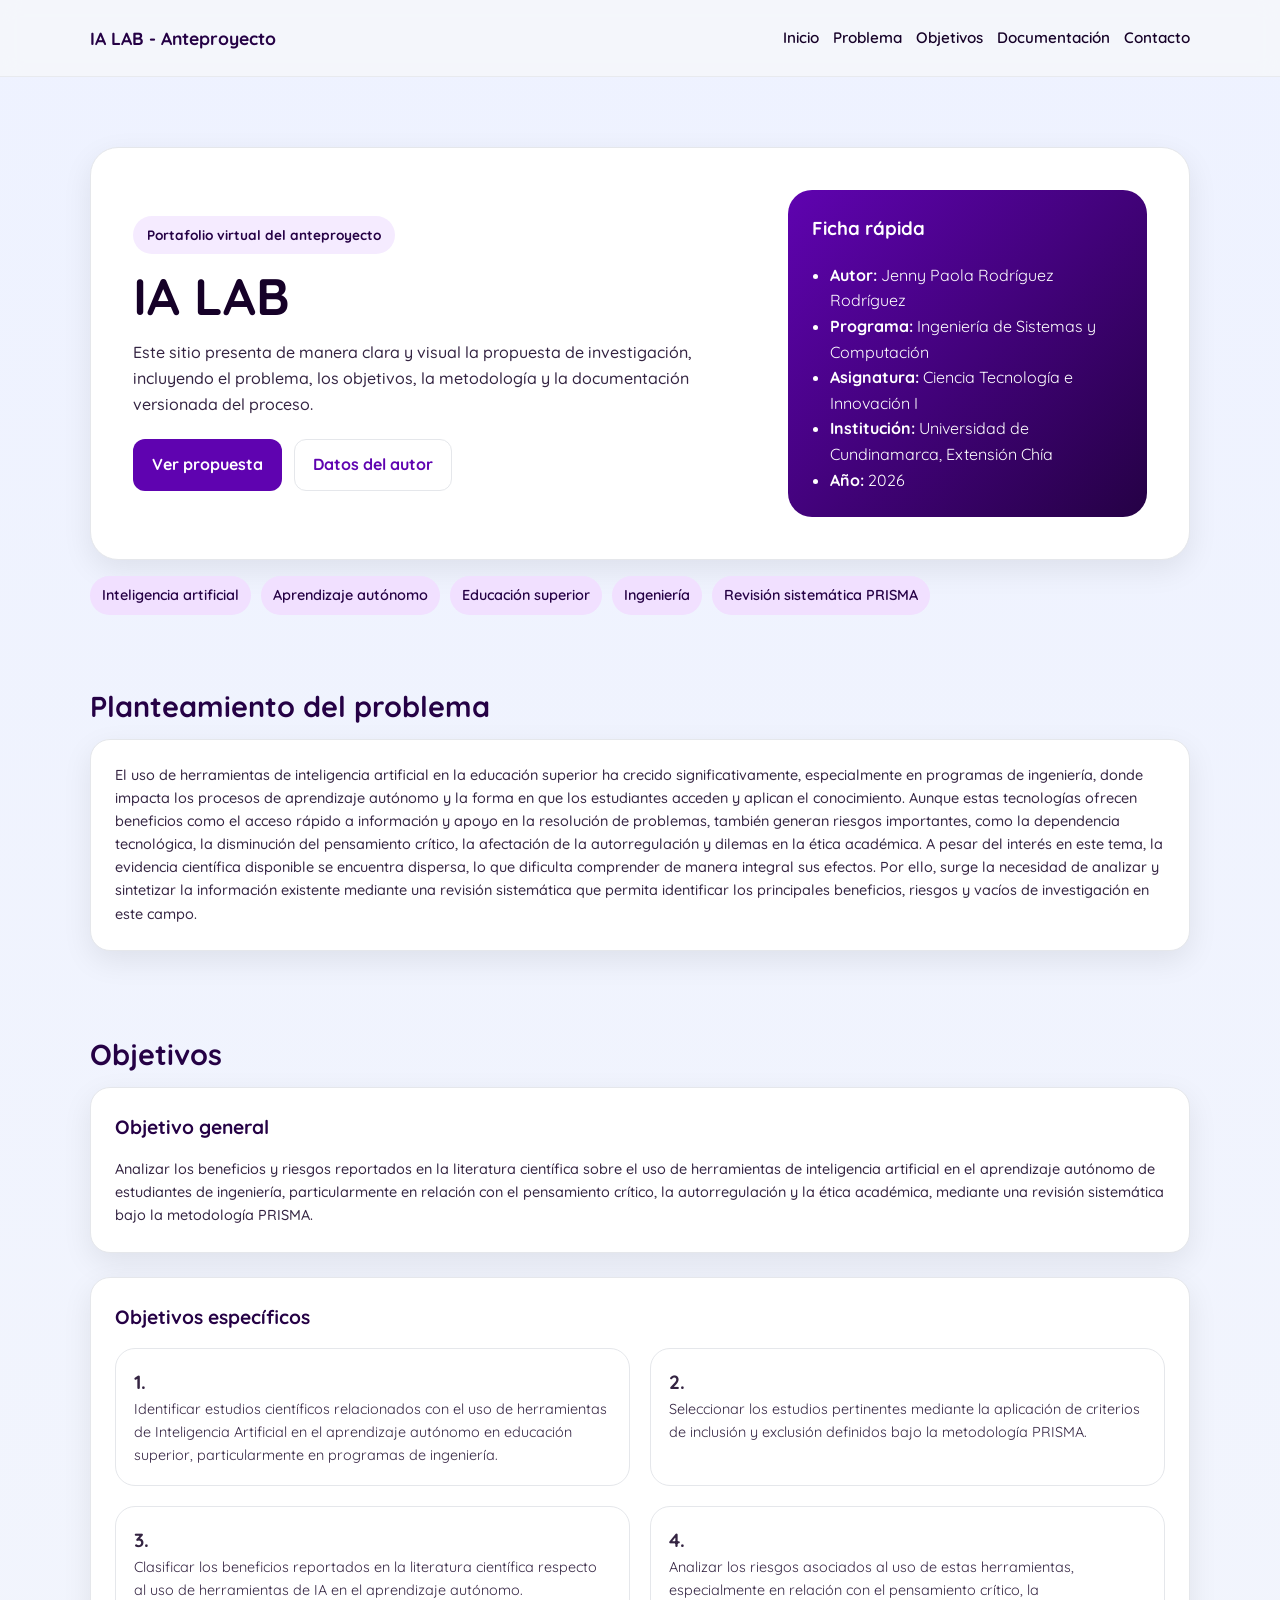
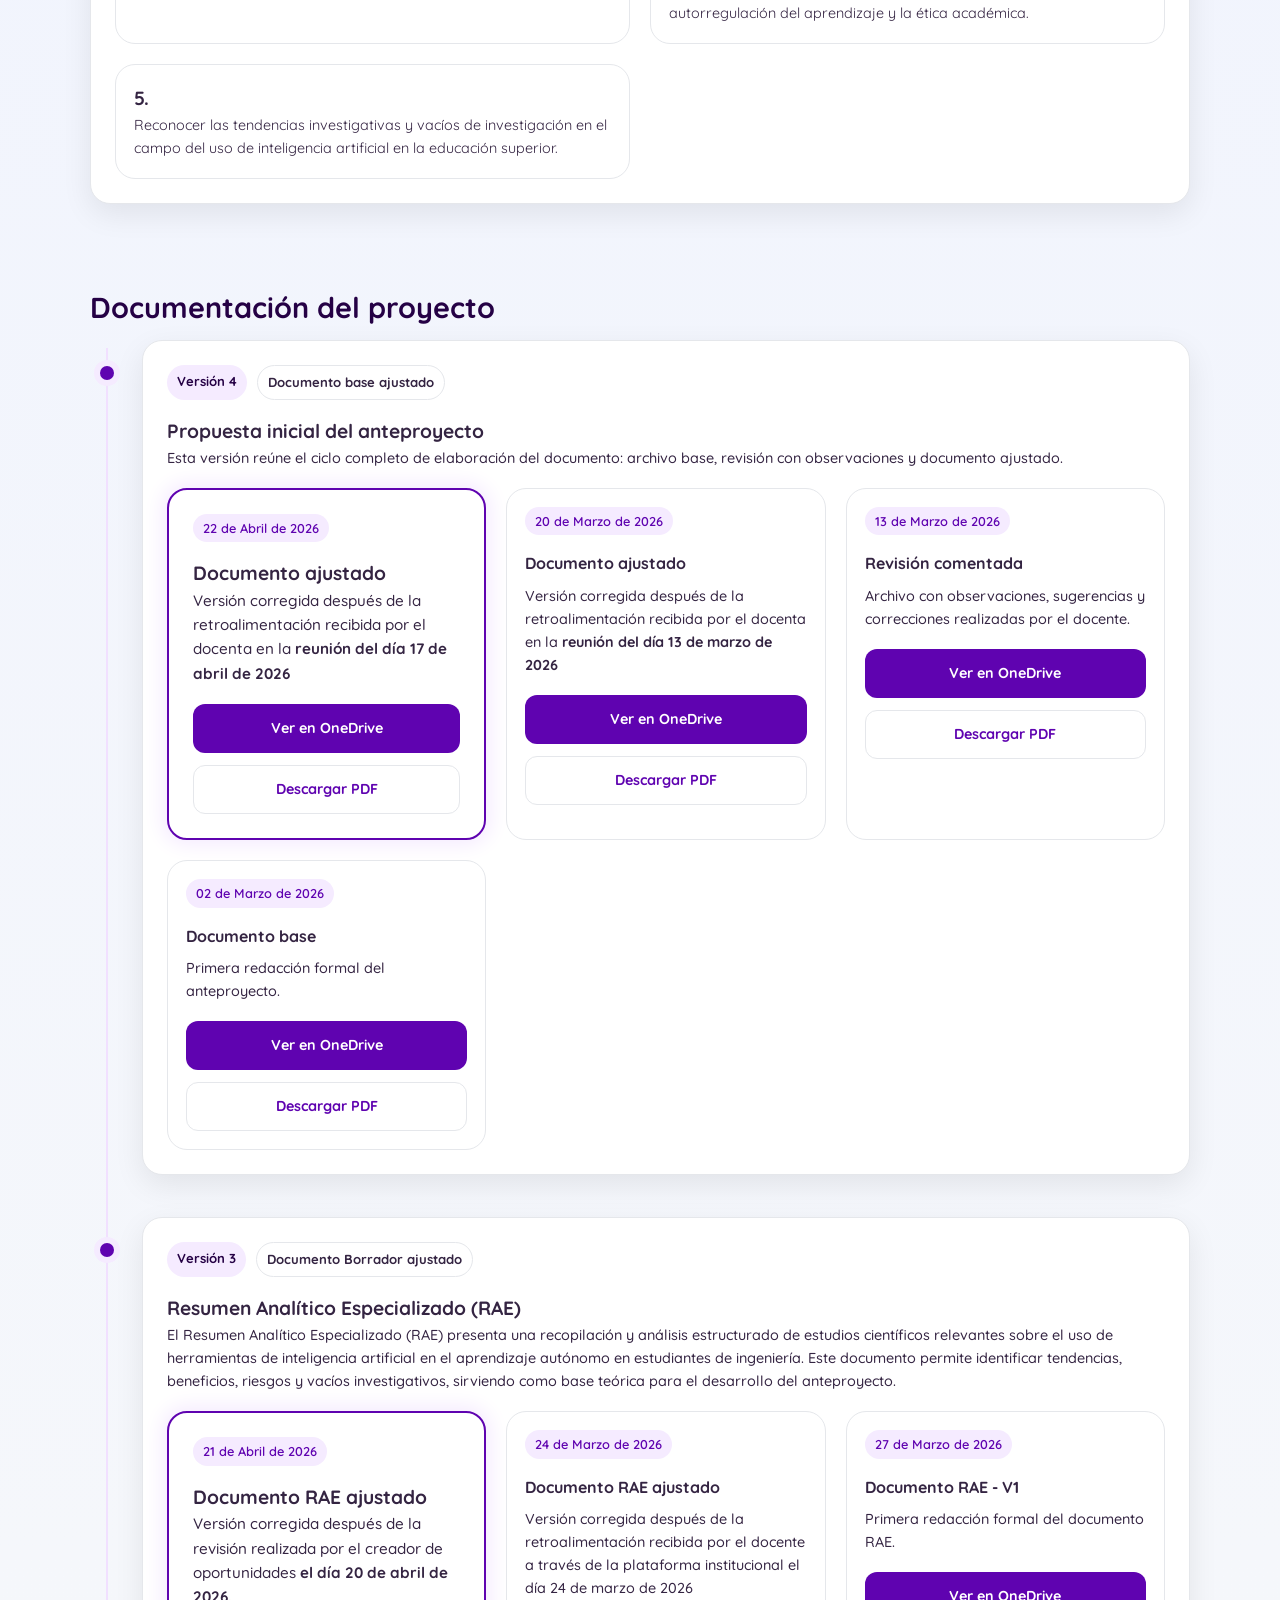
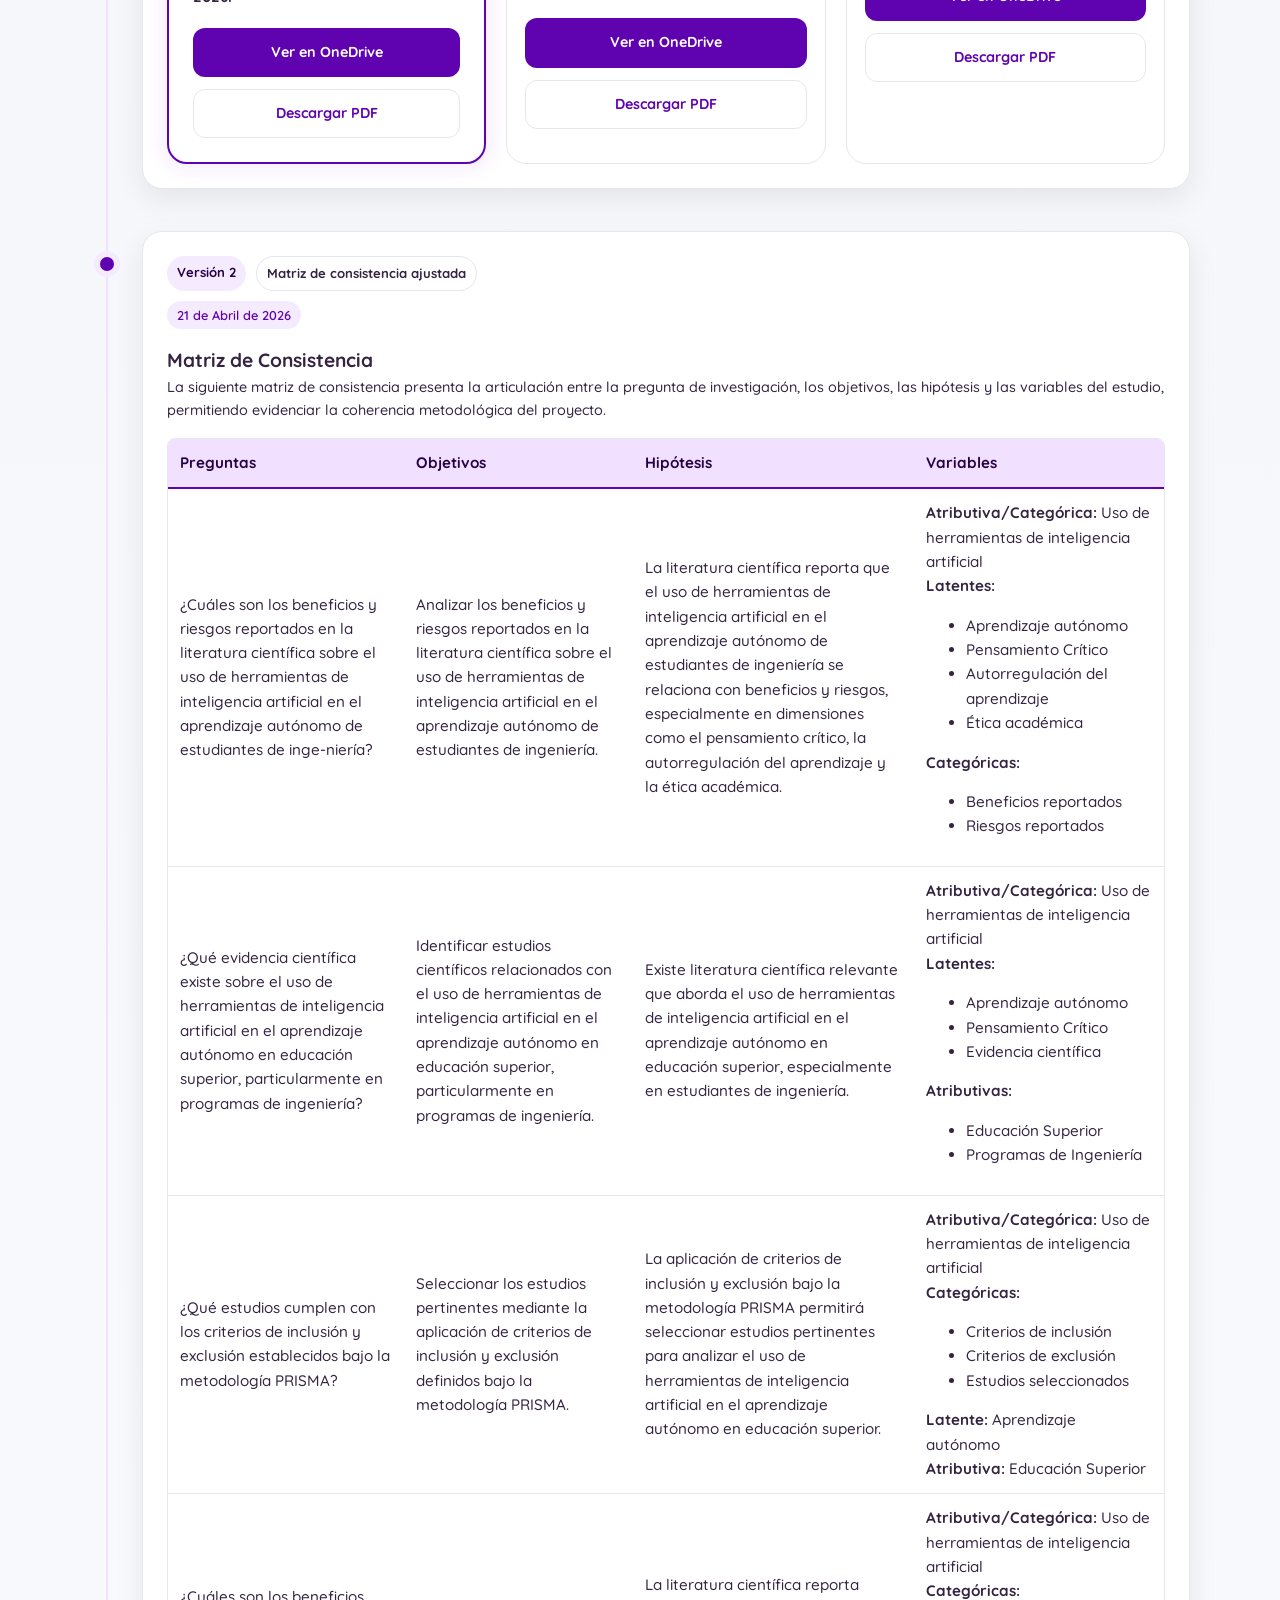
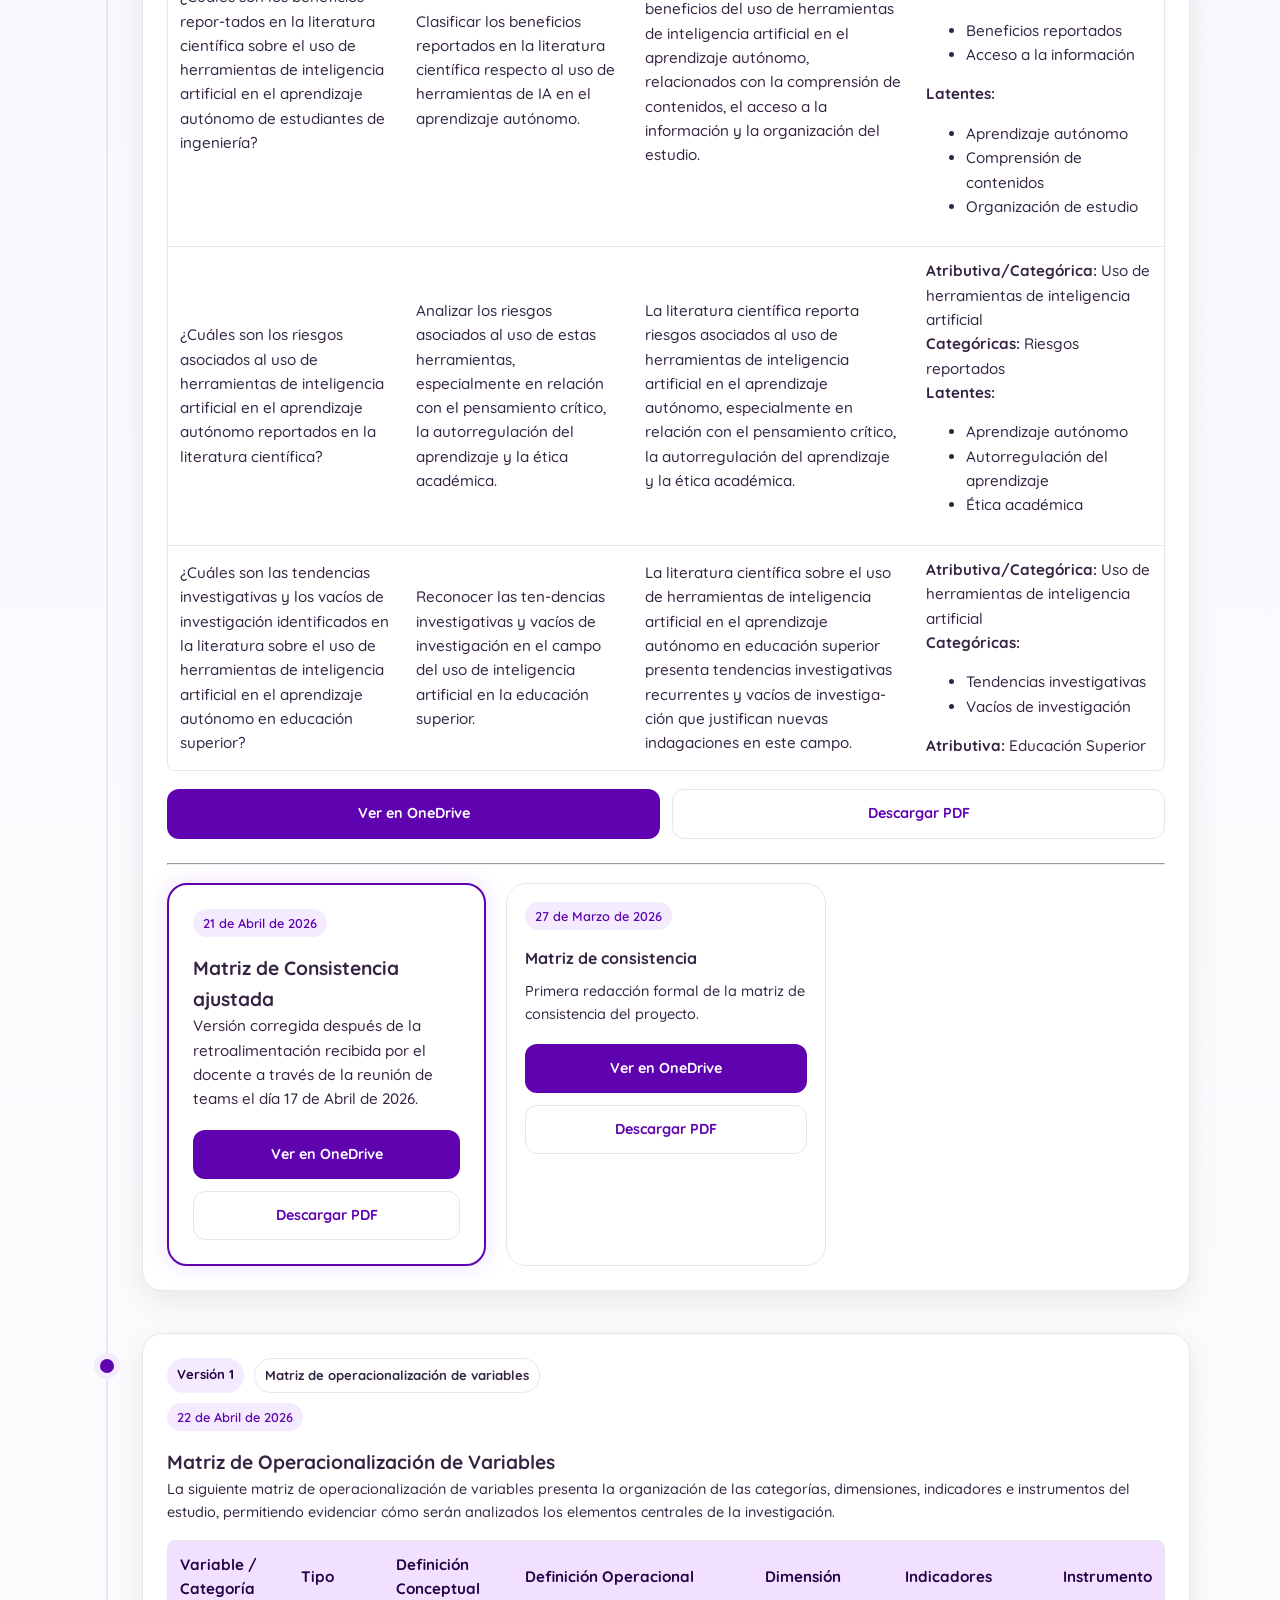
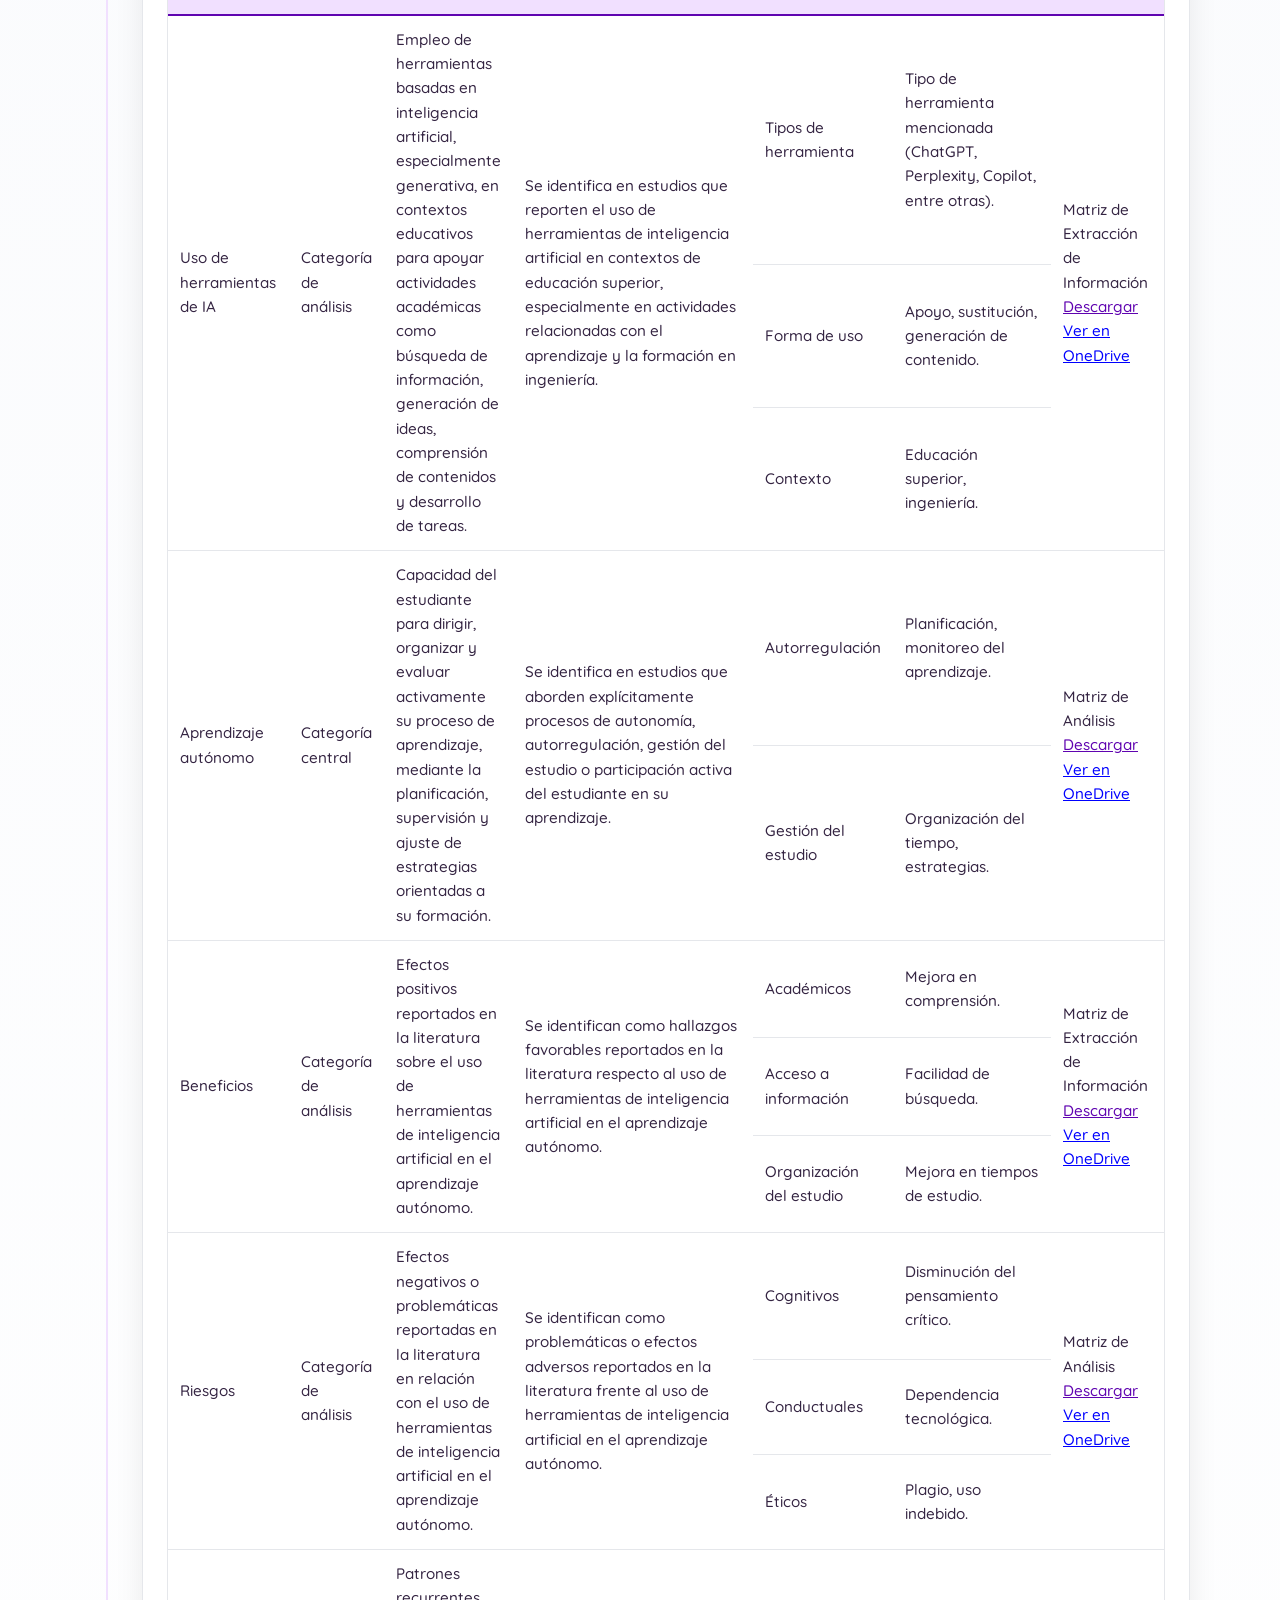
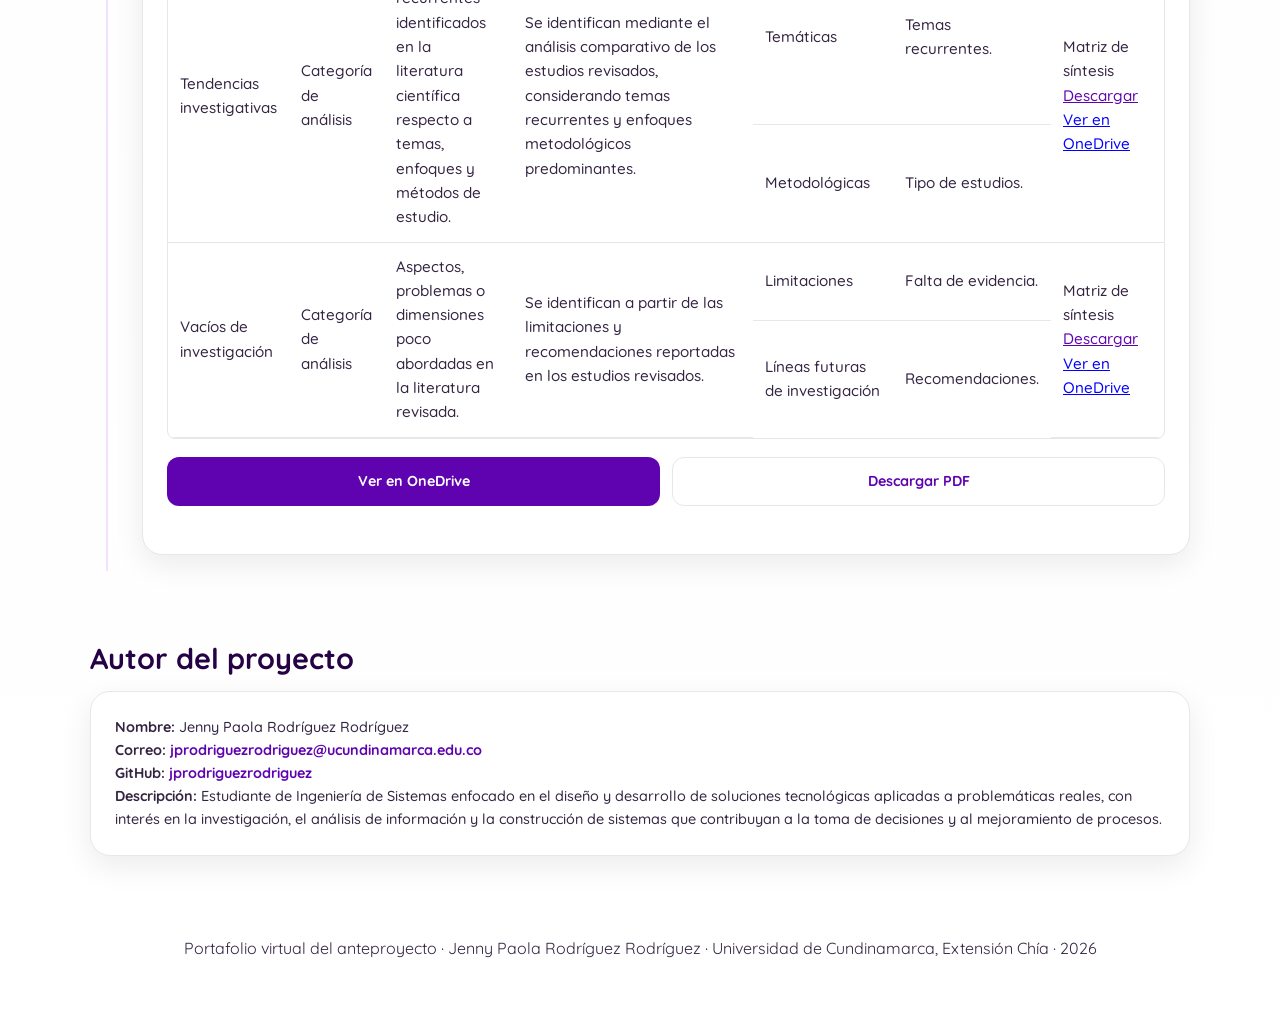
==== commit 76d57061: "update: digital portfolio based in reviews" ====
--- a/index.html
+++ b/index.html
@@ -189,7 +189,7 @@
             <article class="doc-item">
               <div class="card">
                 <div class="doc-meta">
-                  <span class="doc-tag">Versión 2</span>
+                  <span class="doc-tag">Versión 4</span>
                   <span class="doc-tag doc-tag-outline"
                     >Documento base ajustado</span
                   >
@@ -204,12 +204,37 @@
                 <div class="grid c-columns">
                   <div class="card main-subcard">
                     <div class="subcard-meta">
-                      <span class="subcard-date">20 de Marzo de 2026</span>
+                      <span class="subcard-date">22 de Abril de 2026</span>
                     </div>
                     <h3 class="subcard-title">Documento ajustado</h3>
                     <p class="subcard-description">
                       Versión corregida después de la retroalimentación recibida
-                      por el docenta en la reunión del día 13 de marzo de 2026
+                      por el docenta en la <b>reunión del día 17 de abril de 2026</b>
+                    </p>
+                    <div class="doc-actions">
+                      <a
+                        href="https://mailunicundiedu-my.sharepoint.com/:b:/g/personal/jprodriguezrodriguez_ucundinamarca_edu_co/IQDILoI7EZ-3S4Tt40yzLioMAZHxopBLqoy3WwjO-b54D1o?e=1xFniQ"
+                        target="_blank"
+                        class="btn btn-primary"
+                        >Ver en OneDrive</a
+                      >
+                      <a
+                        href="documents/RodriguezRodriguezJennyPaola_Tema_Pregunta_Objetivo_Justificacion_V4.pdf"
+                        download="RodriguezRodriguezJennyPaola_Tema_Pregunta_Objetivo_Justificacion_V4"
+                        class="btn btn-secondary"
+                      >
+                        Descargar PDF
+                      </a>
+                    </div>
+                  </div>
+                  <div class="card subcard">
+                    <div class="subcard-meta">
+                      <span class="subcard-date">20 de Marzo de 2026</span>
+                    </div>
+                    <h3 class="subcard-title">Documento ajustado</h3>
+                    <p class="subcard-description">
+                      Versión corregida después de la retroalimentación recibida
+                      por el docenta en la <b>reunión del día 13 de marzo de 2026</b>
                     </p>
                     <div class="doc-actions">
                       <a
@@ -285,7 +310,7 @@
             <article class="doc-item">
               <div class="card">
                 <div class="doc-meta">
-                  <span class="doc-tag">Versión 2</span>
+                  <span class="doc-tag">Versión 3</span>
                   <span class="doc-tag doc-tag-outline"
                     >Documento Borrador ajustado</span
                   >
@@ -305,6 +330,30 @@
                 <div class="grid c-columns">
                   <div class="card main-subcard">
                     <div class="subcard-meta">
+                      <span class="subcard-date">21 de Abril de 2026</span>
+                    </div>
+                    <h3 class="subcard-title">Documento RAE ajustado</h3>
+                    <p class="subcard-description">
+                      Versión corregida después de la revisión realizada por el creador de oportunidades <b>el día 20 de abril de 2026.</b>
+                    </p>
+                    <div class="doc-actions">
+                      <a
+                        href="https://mailunicundiedu-my.sharepoint.com/:b:/g/personal/jprodriguezrodriguez_ucundinamarca_edu_co/IQAITGyh79U3RoxTeQyvPcg2AY6HIHT6cfLnmZJbysCWKUE?e=XT7fyv"
+                        target="_blank"
+                        class="btn btn-primary"
+                        >Ver en OneDrive</a
+                      >
+                      <a
+                        href="documents/RodriguezRodriguezJennyPaola_ResumenAnaliticoEspecializadoRAE_V3.pdf"
+                        download="RodriguezRodriguezJennyPaola_ResumenAnaliticoEspecializadoRAE_V3"
+                        class="btn btn-secondary"
+                      >
+                        Descargar PDF
+                      </a>
+                    </div>
+                  </div>
+                  <div class="card subcard">
+                    <div class="subcard-meta">
                       <span class="subcard-date">24 de Marzo de 2026</span>
                     </div>
                     <h3 class="subcard-title">Documento RAE ajustado</h3>
@@ -331,7 +380,7 @@
                   </div>
                   <div class="card subcard">
                     <div class="subcard-meta">
-                      <span class="subcard-date">09 de Marzo de 2026</span>
+                      <span class="subcard-date">27 de Marzo de 2026</span>
                     </div>
 
                     <h3 class="subcard-title">Documento RAE - V1</h3>
@@ -341,14 +390,14 @@
 
                     <div class="doc-actions">
                       <a
-                        href="https://mailunicundiedu-my.sharepoint.com/:b:/g/personal/jprodriguezrodriguez_ucundinamarca_edu_co/IQAMbzVQp3ecTrNeVTvLEWB1AZjNU3vvwyPj2bOLapu0SzU?e=QkXvNT"
+                        href="https://mailunicundiedu-my.sharepoint.com/:w:/g/personal/jprodriguezrodriguez_ucundinamarca_edu_co/IQBIyjSsN1gjQIWYxWEGO3yCAZOjUEBO4uY3kl7lWB_v3CA?e=viYfn0"
                         target="_blank"
                         class="btn btn-primary"
                         >Ver en OneDrive</a
                       >
                       <a
-                        href="documents/RodriguezRodriguezJennyPaola_ResumenAnaliticoEspecializadoRAE_V1.pdf"
-                        download="RodriguezRodriguezJennyPaola_ResumenAnaliticoEspecializadoRAE_V1.pdf"
+                        href="documents/RodriguezRodriguezJennyPaola_Tema_Pregunta_Objetivo_V1.pdf"
+                        download="RodriguezRodriguezJennyPaola_Tema_Pregunta_Objetivo_V1"
                         class="btn btn-secondary"
                       >
                         Descargar PDF
@@ -362,11 +411,11 @@
             <article class="doc-item">
               <div class="card">
                 <div class="doc-meta">
-                  <span class="doc-tag">Versión 1</span>
-                  <span class="doc-tag doc-tag-outline">Primera redacción</span>
+                  <span class="doc-tag">Versión 2</span>
+                  <span class="doc-tag doc-tag-outline">Matriz de consistencia ajustada</span>
                 </div>
                 <div class="subcard-meta">
-                  <span class="subcard-date">27 de Marzo de 2026</span>
+                  <span class="subcard-date">21 de Abril de 2026</span>
                 </div>
                 <h3>Matriz de Consistencia</h3>
                 <p>
@@ -378,7 +427,6 @@
                 <div class="card-table table-responsive">
                   <table class="custom-table">
                     <thead>
-                      <tr>
                         <th>Preguntas</th>
                         <th>Objetivos</th>
                         <th>Hipótesis</th>
@@ -388,125 +436,147 @@
                     <tbody>
                         <tr>
                             <td data-label="Pregunta">
-                                ¿Cuáles son los beneficios y riesgos del uso de herramientas de 
-                                inteligencia artificial en el aprendizaje autónomo de estudiantes 
-                                de ingeniería?
+                                ¿Cuáles son los beneficios y riesgos reportados en la literatura científica sobre el uso de herramientas de inteligencia artificial en el aprendizaje autónomo de estudiantes de inge-niería?
                             </td>
                             <td data-label="Objetivo General">
-                                Analizar los beneficios y riesgos del uso de herramientas de 
-                                inteligencia artificial en el aprendizaje autónomo de estudiantes 
-                                de ingeniería.
+                                Analizar los beneficios y riesgos reportados en la literatura científica sobre el uso de herramientas de inteligencia artificial en el aprendizaje autónomo de estudiantes de ingeniería.
                             </td>
                             <td data-label="Hipótesis">
-                                El uso de herramientas de inteligencia artificial influye en el aprendizaje 
-                                autónomo de los estudiantes de ingeniería, evidenciando beneficios y riesgos 
-                                en dimensiones como el pensamiento crítico, la autorregulación y la ética académica.
+                                La literatura científica reporta que el uso de herramientas de inteligencia artificial en el aprendizaje autónomo de estudiantes de ingeniería se relaciona con beneficios y riesgos, especialmente en dimensiones como el pensamiento crítico, la autorregulación del aprendizaje y la ética académica.
                             </td>
                             <td data-label="Variables">
-                                <p><b>VI: </b>Uso de herramientas de inteligencia artificial</p>
-                                <p><b>VD: </b>Aprendizaje autónomo</p>
-                                <p><b>Dimensiones: </b>Pensamiento crítico, autorregulación, ética académica</p>
+                                <p><b>Atributiva/Categórica: </b>Uso de herramientas de inteligencia artificial</p>
+                                <p><b>Latentes:</b></p>
+                                <ul>
+                                  <li>Aprendizaje autónomo</li>
+                                  <li>Pensamiento Crítico</li>
+                                  <li>Autorregulación del aprendizaje</li>
+                                  <li>Ética académica</li>
+                                </ul>
+                                <p><b>Categóricas:</b></p>
+                                <ul>
+                                  <li>Beneficios reportados</li>
+                                  <li>Riesgos reportados</li>
+                                </ul>
                             </td>
                         </tr>
                         <tr>
                             <td data-label="Pregunta">
-                                ¿Qué evidencia científica existe sobre el uso de herramientas de 
-                                inteligencia artificial en el aprendizaje autónomo en educación superior?
+                                ¿Qué evidencia científica existe sobre el uso de herramientas de inteligencia artificial en el aprendizaje autónomo en educación superior, particularmente en programas de ingeniería?
                             </td>
                             <td data-label="Objetivo Específico 1">
-                                Identificar estudios científicos relacionados con el uso de herramientas de 
-                                inteligencia artificial en el aprendizaje autónomo en educación superior, 
-                                particularmente en programas de ingeniería.
+                                Identificar estudios científicos relacionados con el uso de herramientas de inteligencia artificial en el aprendizaje autónomo en educación superior, particularmente en programas de ingeniería.
                             </td>
                             <td data-label="Hipótesis">
-                                Existe evidencia científica relevante sobre el uso de herramientas de inteligencia 
-                                artificial en el aprendizaje autónomo de estudiantes de ingeniería en educación superior.
+                                Existe literatura científica relevante que aborda el uso de herramientas de inteligencia artificial en el aprendizaje autónomo en educación superior, especialmente en estudiantes de ingeniería.
                             </td>
                             <td data-label="Variables">
-                                <p><b>VI: </b>Uso de herramientas de inteligencia artificial</p>
-                                <p><b>VD: </b>Aprendizaje autónomo</p>
+                              <p><b>Atributiva/Categórica: </b>Uso de herramientas de inteligencia artificial</p>
+                              <p><b>Latentes:</b></p>
+                              <ul>
+                                <li>Aprendizaje autónomo</li>
+                                <li>Pensamiento Crítico</li>
+                                <li>Evidencia científica</li>
+                              </ul>
+                              <p><b>Atributivas:</b></p>
+                              <ul>
+                                <li>Educación Superior</li>
+                                <li>Programas de Ingeniería</li>
+                              </ul>
                             </td>
                         </tr>
                         <tr>
                             <td data-label="Pregunta">
-                                ¿Qué estudios cumplen con los criterios de inclusión y exclusión establecidos 
-                                bajo la metodología PRISMA?
+                                ¿Qué estudios cumplen con los criterios de inclusión y exclusión establecidos bajo la metodología PRISMA?
                             </td>
                             <td data-label="Objetivo Específico 2">
-                                Seleccionar los estudios pertinentes mediante la aplicación de criterios 
-                                de inclusión y exclusión definidos bajo la metodología PRISMA.
+                                Seleccionar los estudios pertinentes mediante la aplicación de criterios de inclusión y exclusión definidos bajo la metodología PRISMA.
                             </td>
                             <td data-label="Hipótesis">
-                                La aplicación de criterios de inclusión y exclusión bajo la metodología PRISMA 
-                                permite seleccionar estudios pertinentes y de calidad sobre el uso de herramientas 
-                                de inteligencia artificial en el aprendizaje autónomo.
+                                La aplicación de criterios de inclusión y exclusión bajo la metodología PRISMA permitirá seleccionar estudios pertinentes para analizar el uso de herramientas de inteligencia artificial en el aprendizaje autónomo en educación superior.
                             </td>
                             <td data-label="Variables">
-                                <p><b>VI: </b>Uso de herramientas de inteligencia artificial</p>
-                                <p><b>VD: </b>Aprendizaje autónomo</p>
+                                <p><b>Atributiva/Categórica: </b>Uso de herramientas de inteligencia artificial</p>
+                                <p><b>Categóricas:</b></p>
+                                <ul>
+                                  <li>Criterios de inclusión</li>
+                                  <li>Criterios de exclusión</li>
+                                  <li>Estudios seleccionados</li>
+                                </ul>
+                                <p><b>Latente: </b>Aprendizaje autónomo</p>
+                                <p><b>Atributiva: </b>Educación Superior</p>
                             </td>
                         </tr>
                         <tr>
                             <td data-label="Pregunta">
-                                ¿Cuáles son los beneficios del uso de herramientas de inteligencia artificial en el 
-                                aprendizaje autónomo reportados en la literatura científica?
+                                ¿Cuáles son los beneficios repor-tados en la literatura científica sobre el uso de herramientas de inteligencia artificial en el aprendizaje autónomo de estudiantes de ingeniería?
                             </td>
                             <td data-label="Objetivo Específico 3">
-                                Clasificar los beneficios reportados en la literatura científica respecto al uso 
-                                de herramientas de IA en el aprendizaje autónomo.
+                                Clasificar los beneficios reportados en la literatura científica respecto al uso de herramientas de IA en el aprendizaje autónomo.
                             </td>
                             <td data-label="Hipótesis">
-                                El uso de herramientas de inteligencia artificial genera beneficios en el aprendizaje 
-                                autónomo de los estudiantes de ingeniería, especialmente en aspectos como la comprensión 
-                                de contenidos, el acceso a la información y la organización del estudio.
+                                La literatura científica reporta beneficios del uso de herramientas de inteligencia artificial en el aprendizaje autónomo, relacionados con la comprensión de contenidos, el acceso a la información y la organización del estudio.
                             </td>
                             <td data-label="Variables">
-                                <p><b>VI: </b>Uso de herramientas de inteligencia artificial</p>
-                                <p><b>VD: </b>Aprendizaje autónomo</p>
+                                <p><b>Atributiva/Categórica: </b>Uso de herramientas de inteligencia artificial</p>
+                                <p><b>Categóricas:</b></p>
+                                <ul>
+                                  <li>Beneficios reportados</li>
+                                  <li>Acceso a la información</li>
+                                </ul>
+                                <p><b>Latentes:</b></p>
+                                <ul>
+                                  <li>Aprendizaje autónomo</li>
+                                  <li>Comprensión de contenidos</li>
+                                  <li>Organización de estudio</li>
+                                </ul>
                             </td>
                         </tr>
                         <tr>
                             <td data-label="Pregunta">
-                                ¿Cuáles son los riesgos asociados al uso de herramientas de inteligencia 
-                                artificial en el aprendizaje autónomo reportados en la literatura científica?
+                                ¿Cuáles son los riesgos asociados al uso de herramientas de inteligencia artificial en el aprendizaje autónomo reportados en la literatura científica?
                             </td>
                             <td data-label="Objetivo Específico 4">
-                                Analizar los riesgos asociados al uso de estas herramientas, especialmente en 
-                                relación con el pensamiento crítico, la autorregulación del aprendizaje y la ética académica.
+                                Analizar los riesgos asociados al uso de estas herramientas, especialmente en relación con el pensamiento crítico, la autorregulación del aprendizaje y la ética académica.
                             </td>
                             <td data-label="Hipótesis">
-                                El uso de herramientas de inteligencia artificial puede generar riesgos en el aprendizaje autónomo 
-                                de los estudiantes de ingeniería, afectando dimensiones como el pensamiento crítico, 
-                                la autorregulación y la ética académica.
+                                La literatura científica reporta riesgos asociados al uso de herramientas de inteligencia artificial en el aprendizaje autónomo, especialmente en relación con el pensamiento crítico, la autorregulación del aprendizaje y la ética académica.
                             </td>
                             <td data-label="Variables">
-                                <p><b>VI: </b>Uso de herramientas de inteligencia artificial</p>
-                                <p><b>VD: </b>Aprendizaje autónomo</p>
+                                <p><b>Atributiva/Categórica: </b>Uso de herramientas de inteligencia artificial</p>
+                                <p><b>Categóricas: </b>Riesgos reportados</p>
+                                <p><b>Latentes:</b></p>
+                                <ul>
+                                  <li>Aprendizaje autónomo</li>
+                                  <li>Autorregulación del aprendizaje</li>
+                                  <li>Ética académica</li>
+                                </ul>
                             </td>
                         </tr>
                         <tr>
                             <td data-label="Pregunta">
-                                ¿Cuáles son las tendencias investigativas y los vacíos de investigación en el uso 
-                                de herramientas de inteligencia artificial en el aprendizaje autónomo en educación superior?
+                                ¿Cuáles son las tendencias investigativas y los vacíos de investigación identificados en la literatura sobre el uso de herramientas de inteligencia artificial en el aprendizaje autónomo en educación superior?
                             </td>
                             <td data-label="Objetivo Específico 5">
-                                Reconocer las tendencias investigativas y vacíos de investigación en el campo del 
-                                uso de inteligencia artificial en la educación superior.
+                                Reconocer las ten-dencias investigativas y vacíos de investigación en el campo del uso de inteligencia artificial en la educación superior.
                             </td>
                             <td data-label="Hipótesis">
-                                Existen tendencias investigativas consolidadas y vacíos de investigación en el estudio 
-                                del uso de herramientas de inteligencia artificial en el aprendizaje autónomo 
-                                en educación superior.
+                                La literatura científica sobre el uso de herramientas de inteligencia artificial en el aprendizaje autónomo en educación superior presenta tendencias investigativas recurrentes y vacíos de investiga-ción que justifican nuevas indagaciones en este campo.
                             </td>
                             <td data-label="Variables">
-                                <p><b>VI: </b>Uso de herramientas de inteligencia artificial</p>
-                                <p><b>VD: </b>Aprendizaje autónomo</p>
+                                <p><b>Atributiva/Categórica: </b>Uso de herramientas de inteligencia artificial</p>
+                                <p><b>Categóricas:</b></p>
+                                <ul>
+                                  <li>Tendencias investigativas</li>
+                                  <li>Vacíos de investigación</li>
+                                </ul>
+                                <p><b>Atributiva: </b>Educación Superior</p>
                             </td>
                         </tr>
                     </tbody>
                   </table>
                 </div>
-                <div class="doc-actions">
+                <div class="doc-actions mb">
                   <a
                     href="https://mailunicundiedu-my.sharepoint.com/:b:/g/personal/jprodriguezrodriguez_ucundinamarca_edu_co/IQCeYXIjDiZdQpZ8Uwn5mx_yAdHMfKGP7gCOzWtjWQMz_BM?e=PPXecU"
                     target="_blank" class="btn btn-primary">
@@ -519,6 +589,405 @@
                     Descargar PDF
                   </a>
                 </div>
+                <hr>
+                <div class="grid c-columns">
+                  <div class="card main-subcard">
+                    <div class="subcard-meta">
+                      <span class="subcard-date">21 de Abril de 2026</span>
+                    </div>
+                    <h3 class="subcard-title">Matriz de Consistencia ajustada</h3>
+                    <p class="subcard-description">
+                      Versión corregida después de la retroalimentación recibida
+                      por el docente a través de la reunión de teams el
+                      día 17 de Abril de 2026.
+                    </p>
+                    <div class="doc-actions">
+                      <a
+                        href="https://mailunicundiedu-my.sharepoint.com/:b:/g/personal/jprodriguezrodriguez_ucundinamarca_edu_co/IQDBZTA0nT_uSYhn7VeoKT3gAdG7dQEcTcv0WhhHFYkrHbA?e=Blec50"
+                        target="_blank"
+                        class="btn btn-primary"
+                        >Ver en OneDrive</a
+                      >
+                      <a
+                        href="documents/RodriguezRodriguezJennyPaola_MatrizDeConsistencia_V2.pdf"
+                        download="RodriguezRodriguezJennyPaola_MatrizDeConsistencia_V2.pdf"
+                        class="btn btn-secondary"
+                      >
+                        Descargar PDF
+                      </a>
+                    </div>
+                  </div>
+                  <div class="card subcard">
+                    <div class="subcard-meta">
+                      <span class="subcard-date">27 de Marzo de 2026</span>
+                    </div>
+
+                    <h3 class="subcard-title">Matriz de consistencia</h3>
+                    <p class="subcard-description">
+                      Primera redacción formal de la matriz de consistencia del proyecto.
+                    </p>
+
+                    <div class="doc-actions">
+                      <a
+                        href="https://mailunicundiedu-my.sharepoint.com/:b:/g/personal/jprodriguezrodriguez_ucundinamarca_edu_co/IQCeYXIjDiZdQpZ8Uwn5mx_yAdHMfKGP7gCOzWtjWQMz_BM?e=PPXecU"
+                        target="_blank" class="btn btn-primary">
+                        Ver en OneDrive</a>
+                      <a
+                        href="documents/RodriguezRodriguezJennyPaola_MatrizDeConsistencia_V1.pdf"
+                        download="RodriguezRodriguezJennyPaola_MatrizDeConsistencia_V1.pdf"
+                        class="btn btn-secondary"
+                      >
+                        Descargar PDF
+                      </a>
+                    </div>
+                  </div>
+                </div>
+              </div>
+            </article>
+
+            <article class="doc-item">
+              <div class="card">
+                <div class="doc-meta">
+                  <span class="doc-tag">Versión 1</span>
+                  <span class="doc-tag doc-tag-outline">Matriz de operacionalización de variables</span>
+                </div>
+
+                <div class="subcard-meta">
+                  <span class="subcard-date">22 de Abril de 2026</span>
+                </div>
+
+                <h3>Matriz de Operacionalización de Variables</h3>
+
+                <p>
+                  La siguiente matriz de operacionalización de variables presenta la
+                  organización de las categorías, dimensiones, indicadores e instrumentos
+                  del estudio, permitiendo evidenciar cómo serán analizados los elementos
+                  centrales de la investigación.
+                </p>
+
+                <div class="card-table table-responsive">
+                  <table class="custom-table">
+                    <thead>
+                      <tr>
+                        <th>Variable / Categoría</th>
+                        <th>Tipo</th>
+                        <th>Definición Conceptual</th>
+                        <th>Definición Operacional</th>
+                        <th>Dimensión</th>
+                        <th>Indicadores</th>
+                        <th>Instrumento</th>
+                      </tr>
+                    </thead>
+                    <tbody>
+                      <!-- Uso de herramientas de IA -->
+                      <tr>
+                        <td data-label="Variable / Categoría" rowspan="3">Uso de herramientas de IA</td>
+                        <td data-label="Tipo" rowspan="3">Categoría de análisis</td>
+                        <td data-label="Definición Conceptual" rowspan="3">
+                          Empleo de herramientas basadas en inteligencia artificial,
+                          especialmente generativa, en contextos educativos para apoyar
+                          actividades académicas como búsqueda de información, generación de
+                          ideas, comprensión de contenidos y desarrollo de tareas.
+                        </td>
+                        <td data-label="Definición Operacional" rowspan="3">
+                          Se identifica en estudios que reporten el uso de herramientas de
+                          inteligencia artificial en contextos de educación superior,
+                          especialmente en actividades relacionadas con el aprendizaje y la
+                          formación en ingeniería.
+                        </td>
+                        <td data-label="Dimensión">Tipos de herramienta</td>
+                        <td data-label="Indicadores">
+                          Tipo de herramienta mencionada (ChatGPT, Perplexity, Copilot,
+                          entre otras).
+                        </td>
+                        <td data-label="Instrumento" rowspan="3">
+                          <a style="color: #342442; font-weight: 500;"
+                            href="documents/RodriguezRodriguezJennyPaola_MatrizExtraccionInformacion_V1.docx"
+                            target="_blank"
+                            class="inline-link"
+                          >
+                            Matriz de Extracción de Información
+                          </a>
+                          <a style="text-decoration: underline; font-weight: 500"
+                            href="documents/RodriguezRodriguezJennyPaola_MatrizExtraccionInformacion_V1.docx"
+                            target="_blank"
+                            class="inline-link"
+                          >
+                            Descargar
+                          </a>
+                          <a style="text-decoration: underline; color: blue; font-weight: 500"
+                            href="https://mailunicundiedu-my.sharepoint.com/:w:/g/personal/jprodriguezrodriguez_ucundinamarca_edu_co/IQDWtov_sWiTR5S-qdveljs9AVoNmWlTTXRBErPjGiecYkk?e=hqlsla"
+                            target="_blank"
+                            class="inline-link"
+                          >
+                            Ver en OneDrive
+                          </a>
+                        </td>
+                      </tr>
+                      <tr>
+                        <td data-label="Dimensión">Forma de uso</td>
+                        <td data-label="Indicadores">
+                          Apoyo, sustitución, generación de contenido.
+                        </td>
+                      </tr>
+                      <tr>
+                        <td data-label="Dimensión">Contexto</td>
+                        <td data-label="Indicadores">Educación superior, ingeniería.</td>
+                      </tr>
+
+                      <!-- Aprendizaje autónomo -->
+                      <tr>
+                        <td data-label="Variable / Categoría" rowspan="2">Aprendizaje autónomo</td>
+                        <td data-label="Tipo" rowspan="2">Categoría central</td>
+                        <td data-label="Definición Conceptual" rowspan="2">
+                          Capacidad del estudiante para dirigir, organizar y evaluar
+                          activamente su proceso de aprendizaje, mediante la planificación,
+                          supervisión y ajuste de estrategias orientadas a su formación.
+                        </td>
+                        <td data-label="Definición Operacional" rowspan="2">
+                          Se identifica en estudios que aborden explícitamente procesos de
+                          autonomía, autorregulación, gestión del estudio o participación
+                          activa del estudiante en su aprendizaje.
+                        </td>
+                        <td data-label="Dimensión">Autorregulación</td>
+                        <td data-label="Indicadores">
+                          Planificación, monitoreo del aprendizaje.
+                        </td>
+                        <td data-label="Instrumento" rowspan="2">
+                          <a style="color: #342442; font-weight: 500;"
+                            href="documents/RodriguezRodriguezJennyPaola_MatrizAnalisis_V1.docx"
+                            target="_blank"
+                            class="inline-link"
+                          >
+                            Matriz de Análisis
+                          </a>
+                          <a style="text-decoration: underline; font-weight: 500"
+                            href="documents/RodriguezRodriguezJennyPaola_MatrizAnalisis_V1.docx"
+                            target="_blank"
+                            class="inline-link"
+                          >
+                            Descargar
+                          </a>
+                          <a style="text-decoration: underline; color: blue; font-weight: 500"
+                            href="https://mailunicundiedu-my.sharepoint.com/:w:/g/personal/jprodriguezrodriguez_ucundinamarca_edu_co/IQAFTm_uR9e-Qqz7UCfCDun_AcSeSOU7SFL43eL19lo8QgQ?e=oTwKFS"
+                            target="_blank"
+                            class="inline-link"
+                          >
+                            Ver en OneDrive
+                          </a>
+                        </td>
+                      </tr>
+                      <tr>
+                        <td data-label="Dimensión">Gestión del estudio</td>
+                        <td data-label="Indicadores">
+                          Organización del tiempo, estrategias.
+                        </td>
+                      </tr>
+
+                      <!-- Beneficios -->
+                      <tr>
+                        <td data-label="Variable / Categoría" rowspan="3">Beneficios</td>
+                        <td data-label="Tipo" rowspan="3">Categoría de análisis</td>
+                        <td data-label="Definición Conceptual" rowspan="3">
+                          Efectos positivos reportados en la literatura sobre el uso de
+                          herramientas de inteligencia artificial en el aprendizaje
+                          autónomo.
+                        </td>
+                        <td data-label="Definición Operacional" rowspan="3">
+                          Se identifican como hallazgos favorables reportados en la
+                          literatura respecto al uso de herramientas de inteligencia
+                          artificial en el aprendizaje autónomo.
+                        </td>
+                        <td data-label="Dimensión">Académicos</td>
+                        <td data-label="Indicadores">Mejora en comprensión.</td>
+                        <td data-label="Instrumento" rowspan="3">
+                          <a style="color: #342442; font-weight: 500;"
+                            href="documents/RodriguezRodriguezJennyPaola_MatrizExtraccionInformacion_V1.docx"
+                            target="_blank"
+                            class="inline-link"
+                          >
+                            Matriz de Extracción de Información
+                          </a>
+                          <a style="text-decoration: underline; font-weight: 500"
+                            href="documents/RodriguezRodriguezJennyPaola_MatrizExtraccionInformacion_V1.docx"
+                            target="_blank"
+                            class="inline-link"
+                          >
+                            Descargar
+                          </a>
+                          <a style="text-decoration: underline; color: blue; font-weight: 500"
+                            href="https://mailunicundiedu-my.sharepoint.com/:w:/g/personal/jprodriguezrodriguez_ucundinamarca_edu_co/IQDWtov_sWiTR5S-qdveljs9AVoNmWlTTXRBErPjGiecYkk?e=hqlsla"
+                            target="_blank"
+                            class="inline-link"
+                          >
+                            Ver en OneDrive
+                          </a>
+                        </td>
+                      </tr>
+                      <tr>
+                        <td data-label="Dimensión">Acceso a información</td>
+                        <td data-label="Indicadores">Facilidad de búsqueda.</td>
+                      </tr>
+                      <tr>
+                        <td data-label="Dimensión">Organización del estudio</td>
+                        <td data-label="Indicadores">Mejora en tiempos de estudio.</td>
+                      </tr>
+
+                      <!-- Riesgos -->
+                      <tr>
+                        <td data-label="Variable / Categoría" rowspan="3">Riesgos</td>
+                        <td data-label="Tipo" rowspan="3">Categoría de análisis</td>
+                        <td data-label="Definición Conceptual" rowspan="3">
+                          Efectos negativos o problemáticas reportadas en la literatura en
+                          relación con el uso de herramientas de inteligencia artificial en
+                          el aprendizaje autónomo.
+                        </td>
+                        <td data-label="Definición Operacional" rowspan="3">
+                          Se identifican como problemáticas o efectos adversos reportados en
+                          la literatura frente al uso de herramientas de inteligencia
+                          artificial en el aprendizaje autónomo.
+                        </td>
+                        <td data-label="Dimensión">Cognitivos</td>
+                        <td data-label="Indicadores">
+                          Disminución del pensamiento crítico.
+                        </td>
+                        <td data-label="Instrumento" rowspan="3">
+                          <a style="color: #342442; font-weight: 500;"
+                            href="documents/RodriguezRodriguezJennyPaola_MatrizAnalisis_V1.docx"
+                            target="_blank"
+                            class="inline-link"
+                          >
+                            Matriz de Análisis
+                          </a>
+                          <a style="text-decoration: underline; font-weight: 500"
+                            href="documents/RodriguezRodriguezJennyPaola_MatrizAnalisis_V1.docx"
+                            target="_blank"
+                            class="inline-link"
+                          >
+                            Descargar
+                          </a>
+                          <a style="text-decoration: underline; color: blue; font-weight: 500"
+                            href="https://mailunicundiedu-my.sharepoint.com/:w:/g/personal/jprodriguezrodriguez_ucundinamarca_edu_co/IQAFTm_uR9e-Qqz7UCfCDun_AcSeSOU7SFL43eL19lo8QgQ?e=oTwKFS"
+                            target="_blank"
+                            class="inline-link"
+                          >
+                            Ver en OneDrive
+                          </a>
+                        </td>
+                      </tr>
+                      <tr>
+                        <td data-label="Dimensión">Conductuales</td>
+                        <td data-label="Indicadores">Dependencia tecnológica.</td>
+                      </tr>
+                      <tr>
+                        <td data-label="Dimensión">Éticos</td>
+                        <td data-label="Indicadores">Plagio, uso indebido.</td>
+                      </tr>
+
+                      <!-- Tendencias investigativas -->
+                      <tr>
+                        <td data-label="Variable / Categoría" rowspan="2">Tendencias investigativas</td>
+                        <td data-label="Tipo" rowspan="2">Categoría de análisis</td>
+                        <td data-label="Definición Conceptual" rowspan="2">
+                          Patrones recurrentes identificados en la literatura científica
+                          respecto a temas, enfoques y métodos de estudio.
+                        </td>
+                        <td data-label="Definición Operacional" rowspan="2">
+                          Se identifican mediante el análisis comparativo de los estudios
+                          revisados, considerando temas recurrentes y enfoques metodológicos
+                          predominantes.
+                        </td>
+                        <td data-label="Dimensión">Temáticas</td>
+                        <td data-label="Indicadores">Temas recurrentes.</td>
+                        <td data-label="Instrumento" rowspan="2">
+                          <a style="color: #342442; font-weight: 500;"
+                            href="documents/RodriguezRodriguezJennyPaola_MatrizSintesis_V1.docx"
+                            target="_blank"
+                            class="inline-link"
+                          >
+                            Matriz de síntesis
+                          </a>
+                          <a style="text-decoration: underline; font-weight: 500"
+                            href="documents/RodriguezRodriguezJennyPaola_MatrizSintesis_V1.docx"
+                            target="_blank"
+                            class="inline-link"
+                          >
+                            Descargar
+                          </a>
+                          <a style="text-decoration: underline; color: blue; font-weight: 500"
+                            href="https://mailunicundiedu-my.sharepoint.com/:w:/g/personal/jprodriguezrodriguez_ucundinamarca_edu_co/IQDM0YiQf7KXQ4AKvMWiQBlZAc-nTAM0__DEf3ibu7AfYks?e=RehhWY"
+                            target="_blank"
+                            class="inline-link"
+                          >
+                            Ver en OneDrive
+                          </a>
+                        </td>
+                      </tr>
+                      <tr>
+                        <td data-label="Dimensión">Metodológicas</td>
+                        <td data-label="Indicadores">Tipo de estudios.</td>
+                      </tr>
+
+                      <!-- Vacíos de investigación -->
+                      <tr>
+                        <td data-label="Variable / Categoría" rowspan="2">Vacíos de investigación</td>
+                        <td data-label="Tipo" rowspan="2">Categoría de análisis</td>
+                        <td data-label="Definición Conceptual" rowspan="2">
+                          Aspectos, problemas o dimensiones poco abordadas en la literatura
+                          revisada.
+                        </td>
+                        <td data-label="Definición Operacional" rowspan="2">
+                          Se identifican a partir de las limitaciones y recomendaciones
+                          reportadas en los estudios revisados.
+                        </td>
+                        <td data-label="Dimensión">Limitaciones</td>
+                        <td data-label="Indicadores">Falta de evidencia.</td>
+                        <td data-label="Instrumento" rowspan="2">
+                          <a style="color: #342442; font-weight: 500;"
+                            href="documents/RodriguezRodriguezJennyPaola_MatrizSintesis_V1.docx"
+                            target="_blank"
+                            class="inline-link"
+                          >
+                            Matriz de síntesis
+                          </a>
+                          <a style="text-decoration: underline; font-weight: 500"
+                            href="documents/RodriguezRodriguezJennyPaola_MatrizSintesis_V1.docx"
+                            target="_blank"
+                            class="inline-link"
+                          >
+                            Descargar
+                          </a>
+                          <a style="text-decoration: underline; color: blue; font-weight: 500"
+                            href="https://mailunicundiedu-my.sharepoint.com/:w:/g/personal/jprodriguezrodriguez_ucundinamarca_edu_co/IQDM0YiQf7KXQ4AKvMWiQBlZAc-nTAM0__DEf3ibu7AfYks?e=RehhWY"
+                            target="_blank"
+                            class="inline-link"
+                          >
+                            Ver en OneDrive
+                          </a>
+                        </td>
+                      </tr>
+                      <tr>
+                        <td data-label="Dimensión">Líneas futuras de investigación</td>
+                        <td data-label="Indicadores">Recomendaciones.</td>
+                      </tr>
+                    </tbody>
+                  </table>
+                </div>
+
+                <div class="doc-actions mb">
+                  <a
+                    href="https://mailunicundiedu-my.sharepoint.com/:b:/g/personal/jprodriguezrodriguez_ucundinamarca_edu_co/IQAt4qbGsoQHS4je9tyDGN8-AWLWMW-1G4y74ORr-67Gmwc?e=V1CKP0"
+                    target="_blank"
+                    class="btn btn-primary">
+                    Ver en OneDrive
+                  </a>
+                  <a
+                    href="documents/RodriguezRodriguezJennyPaola_MatrizOperacionalizacionVariables.pdf"
+                    download="RodriguezRodriguezJennyPaola_MatrizOperacionalizacionVariables.pdf"
+                    class="btn btn-secondary">
+                    Descargar PDF
+                  </a>
+                </div>
               </div>
             </article>
           </div>
@@ -532,9 +1001,7 @@
             <p><strong>Nombre:</strong> Jenny Paola Rodríguez Rodríguez</p>
             <p>
               <strong>Correo:</strong>
-              <a href="mailto:jprodriguezrodriguez@ucundinamarca.edu.co"
-                >jprodriguezrodriguez@ucundinamarca.edu.co</a
-              >
+              <a href="mailto:jprodriguezrodriguez@ucundinamarca.edu.co">jprodriguezrodriguez@ucundinamarca.edu.co</a>
             </p>
             <p>
               <strong>GitHub:</strong>
--- a/css/main.css
+++ b/css/main.css
@@ -328,7 +328,7 @@
   }
 
   .card.main-subcard {
-      border-color: var(--bg-pill);
+      border: 2px solid var(--primary);
       box-shadow: var(--primary-shadow);
   }
 
@@ -418,6 +418,10 @@
       margin-top: 18px;
   }
 
+  .doc-actions.mb {
+    margin-bottom: 24px;
+  }
+
   .doc-note {
       margin-top: 14px;
       font-size: 0.95rem;
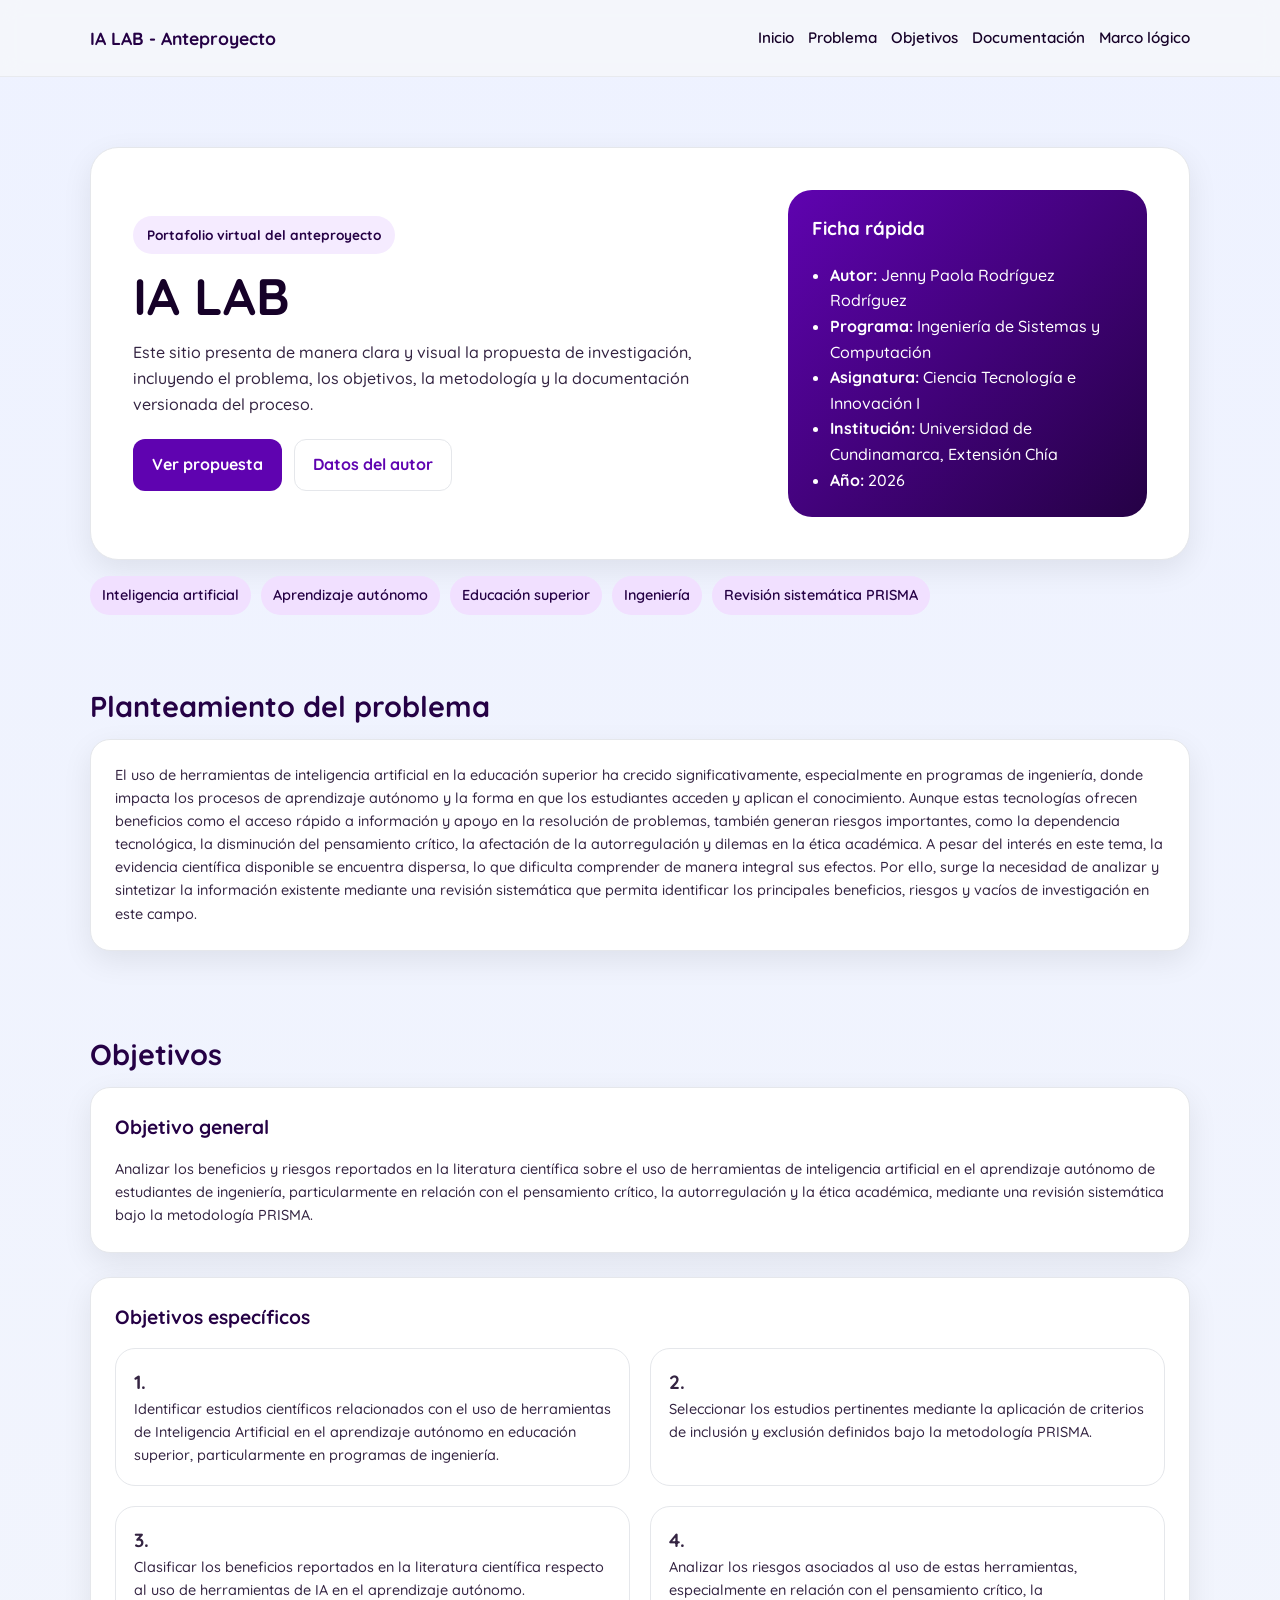
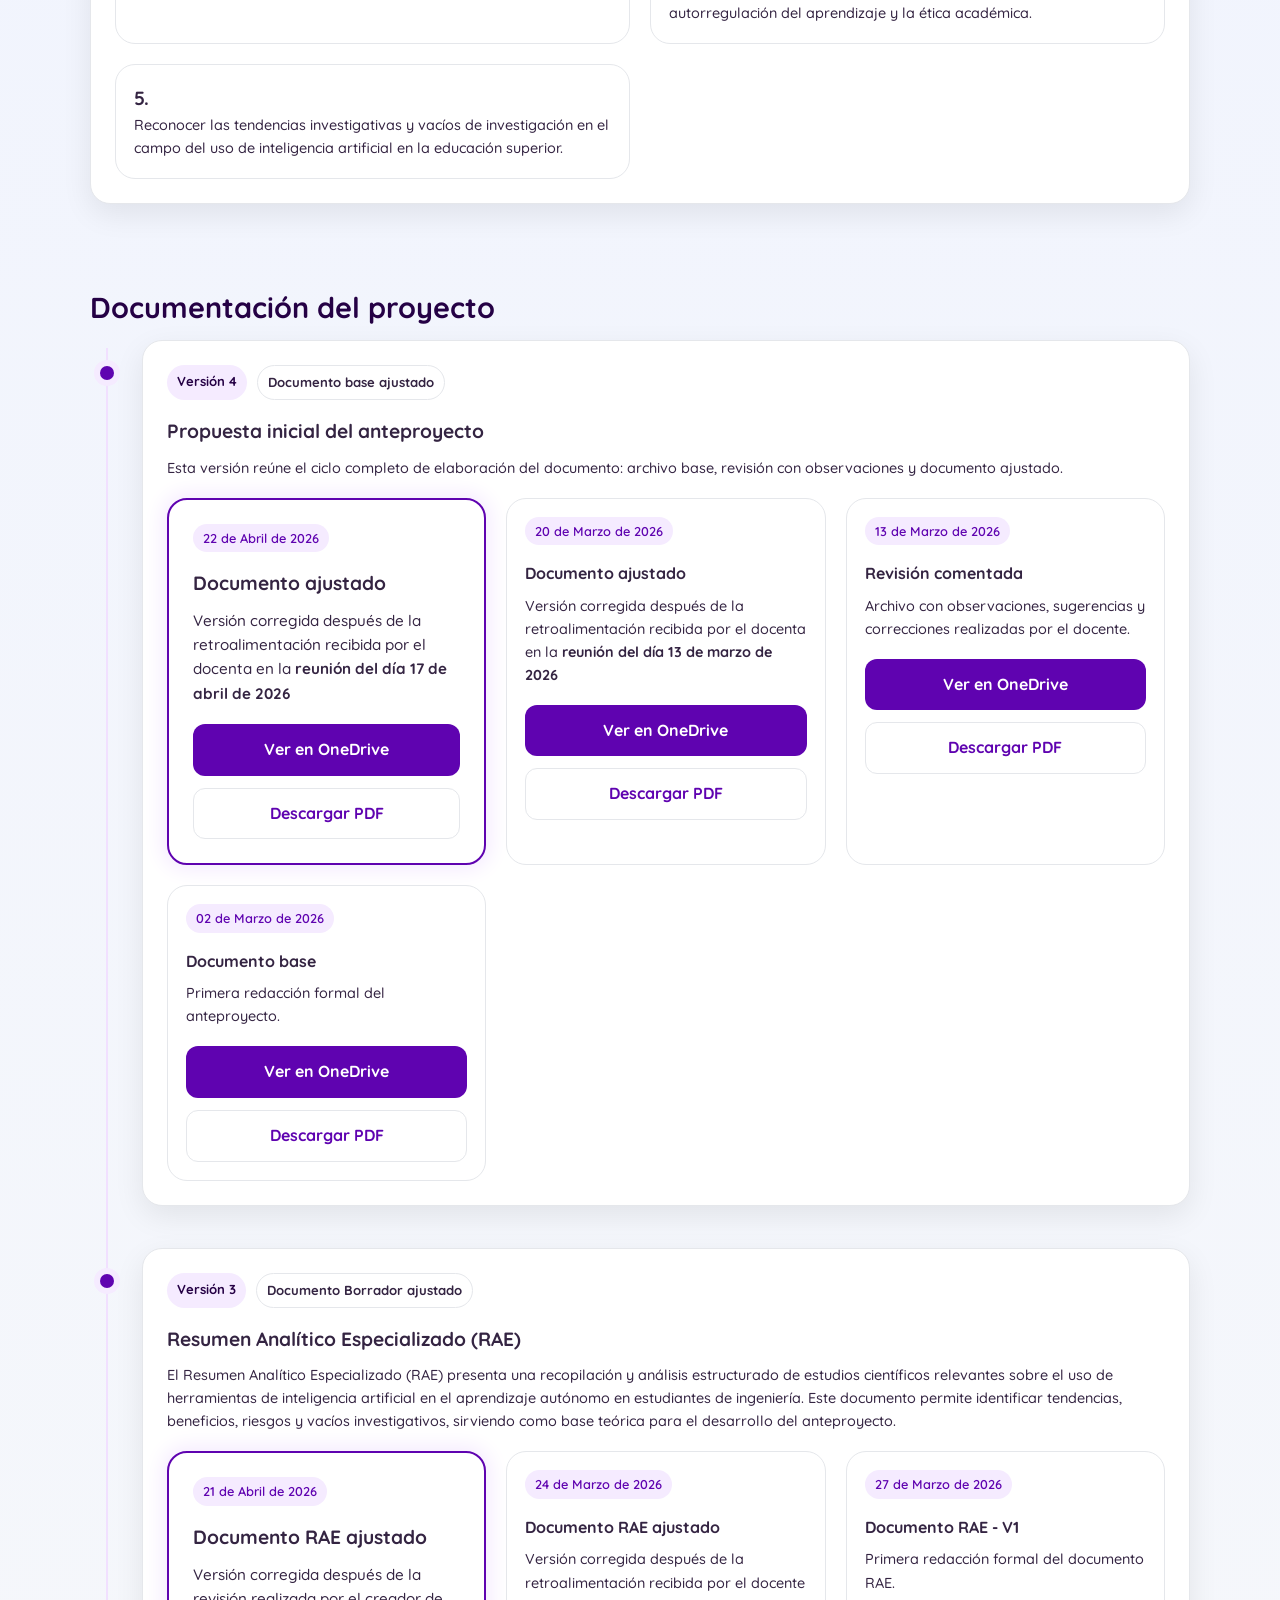
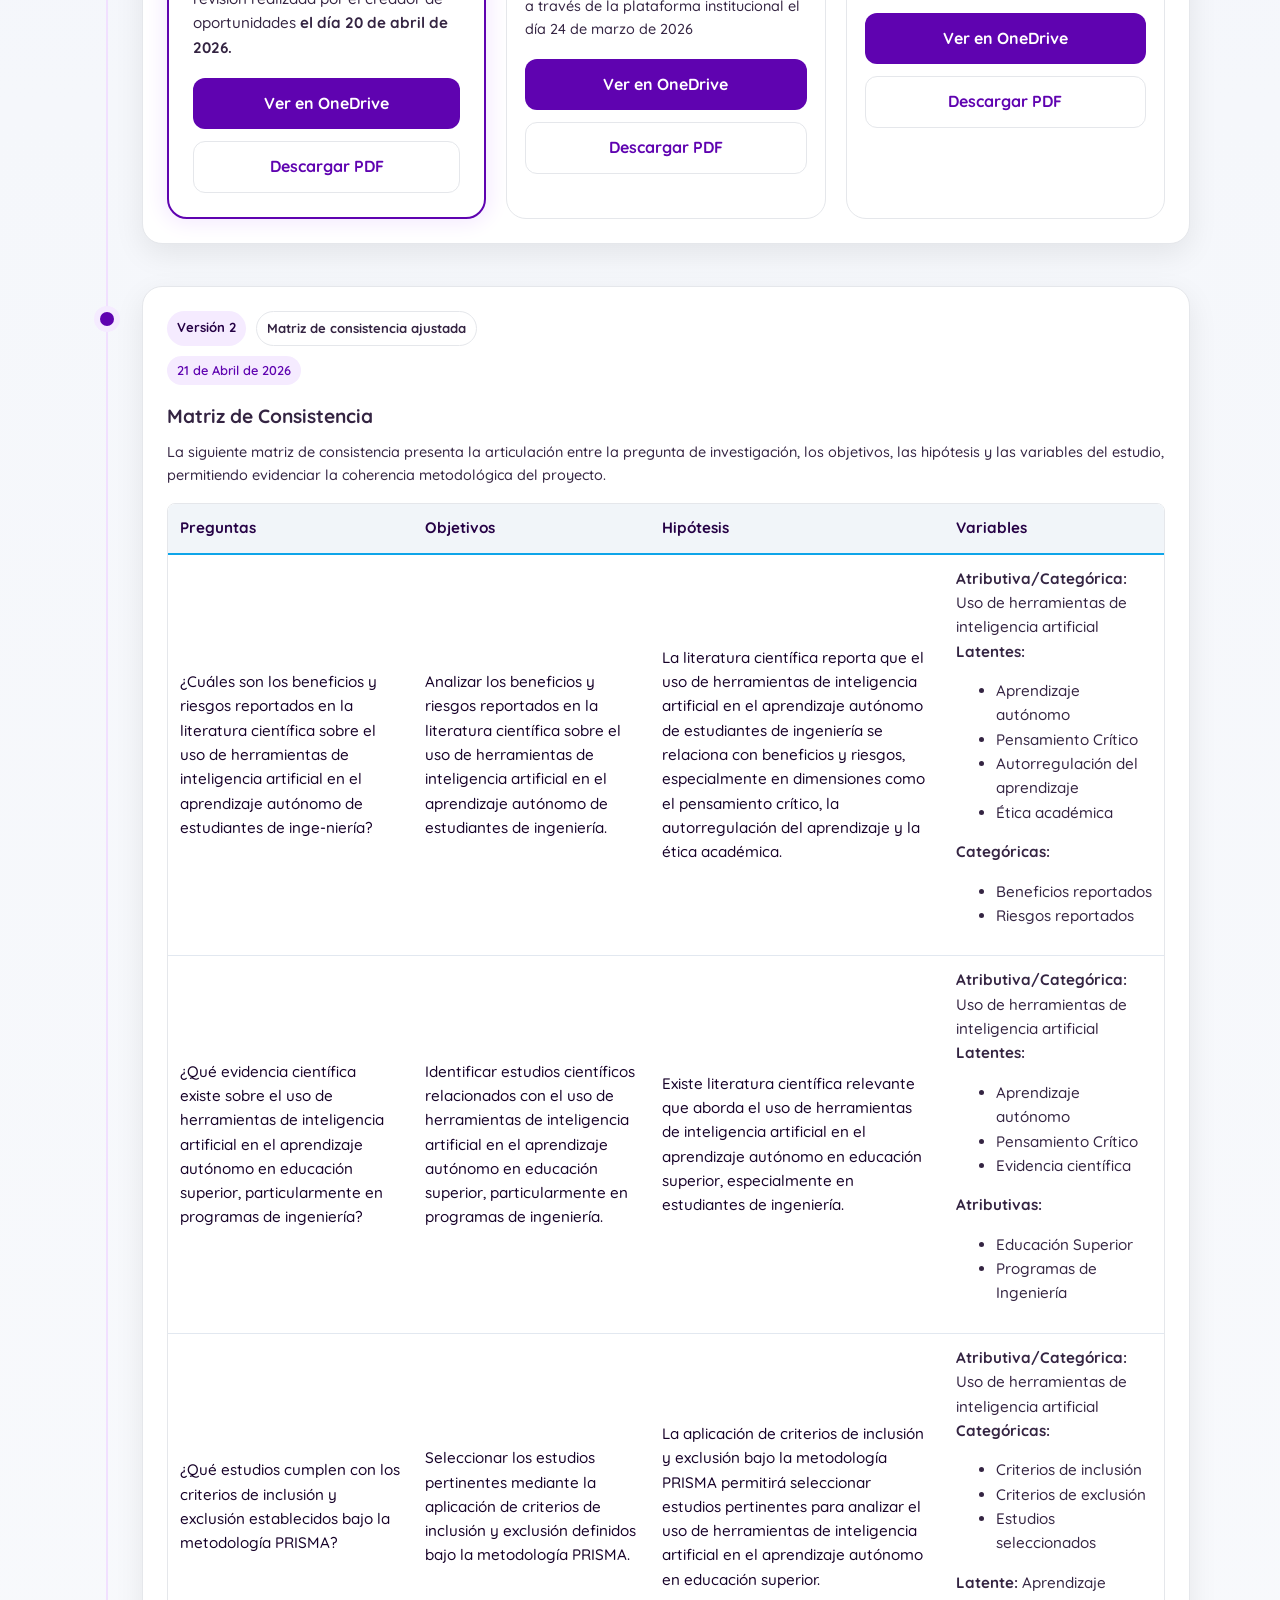
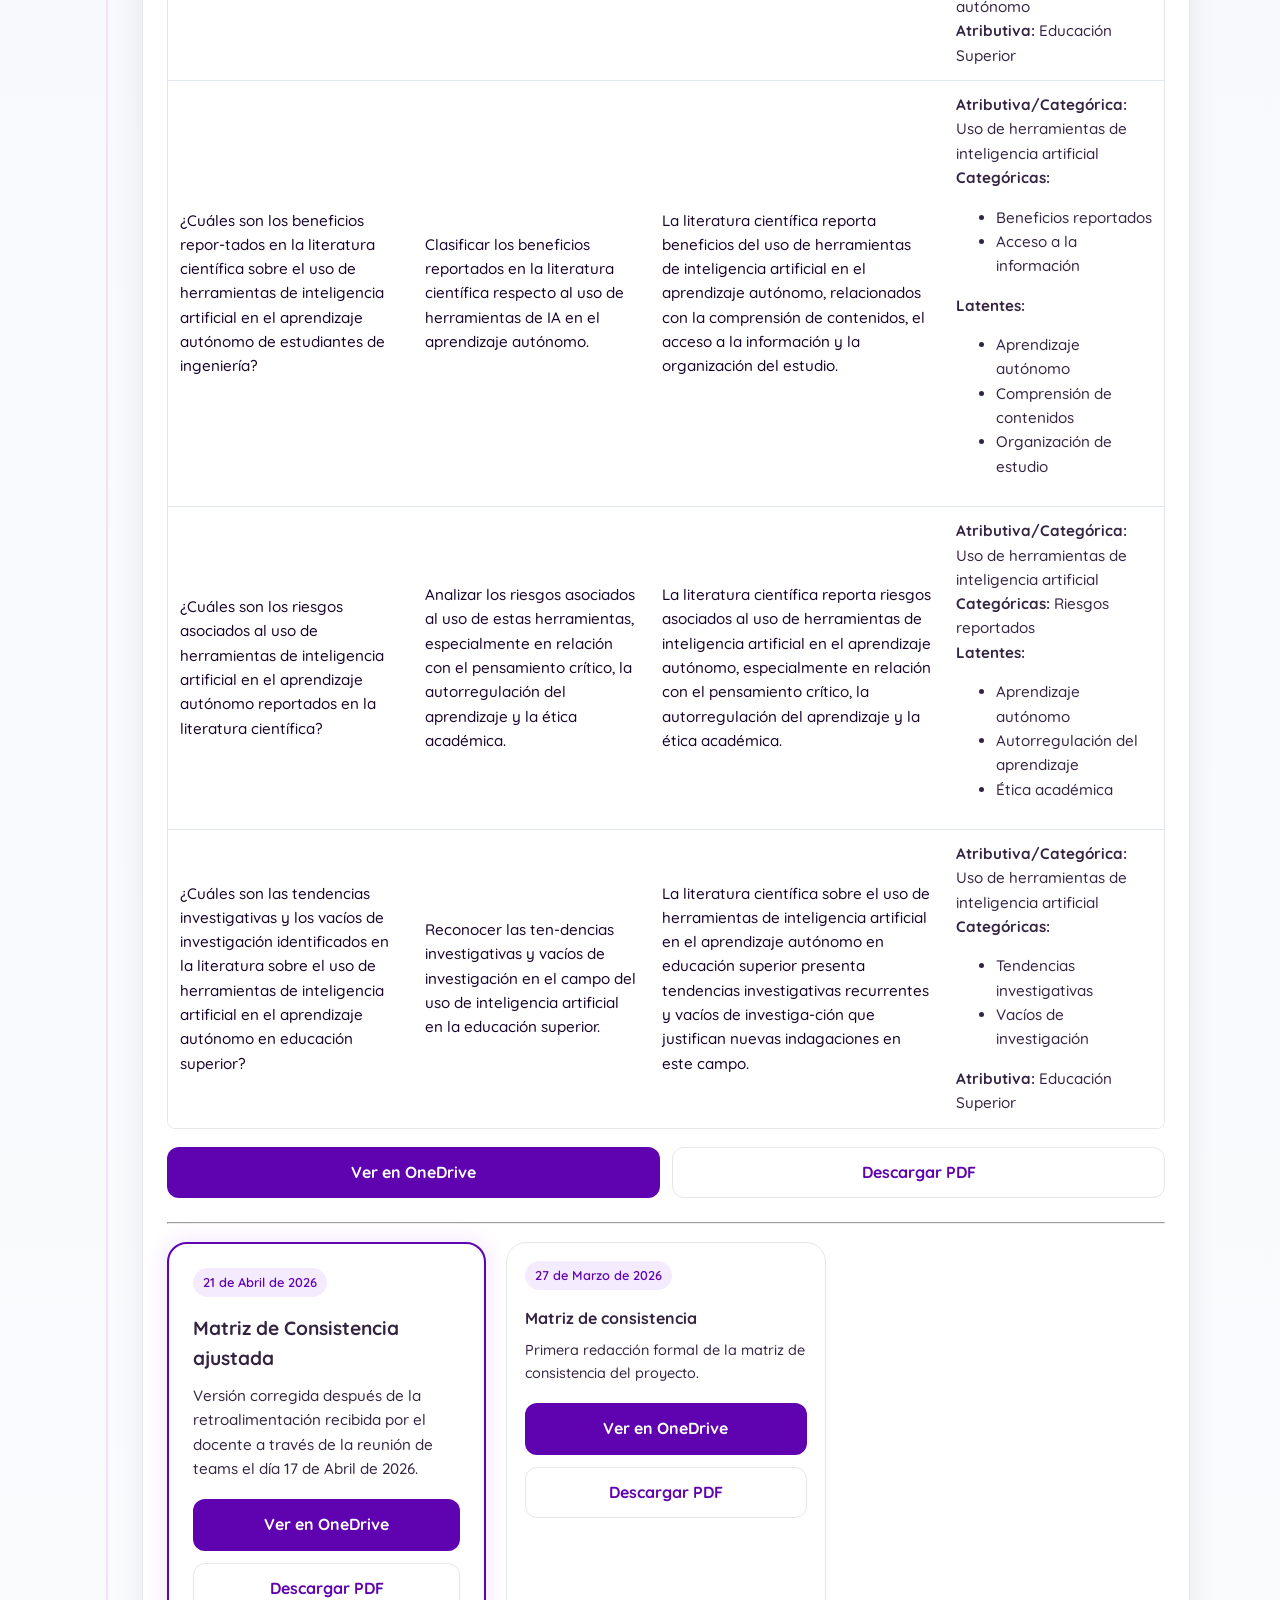
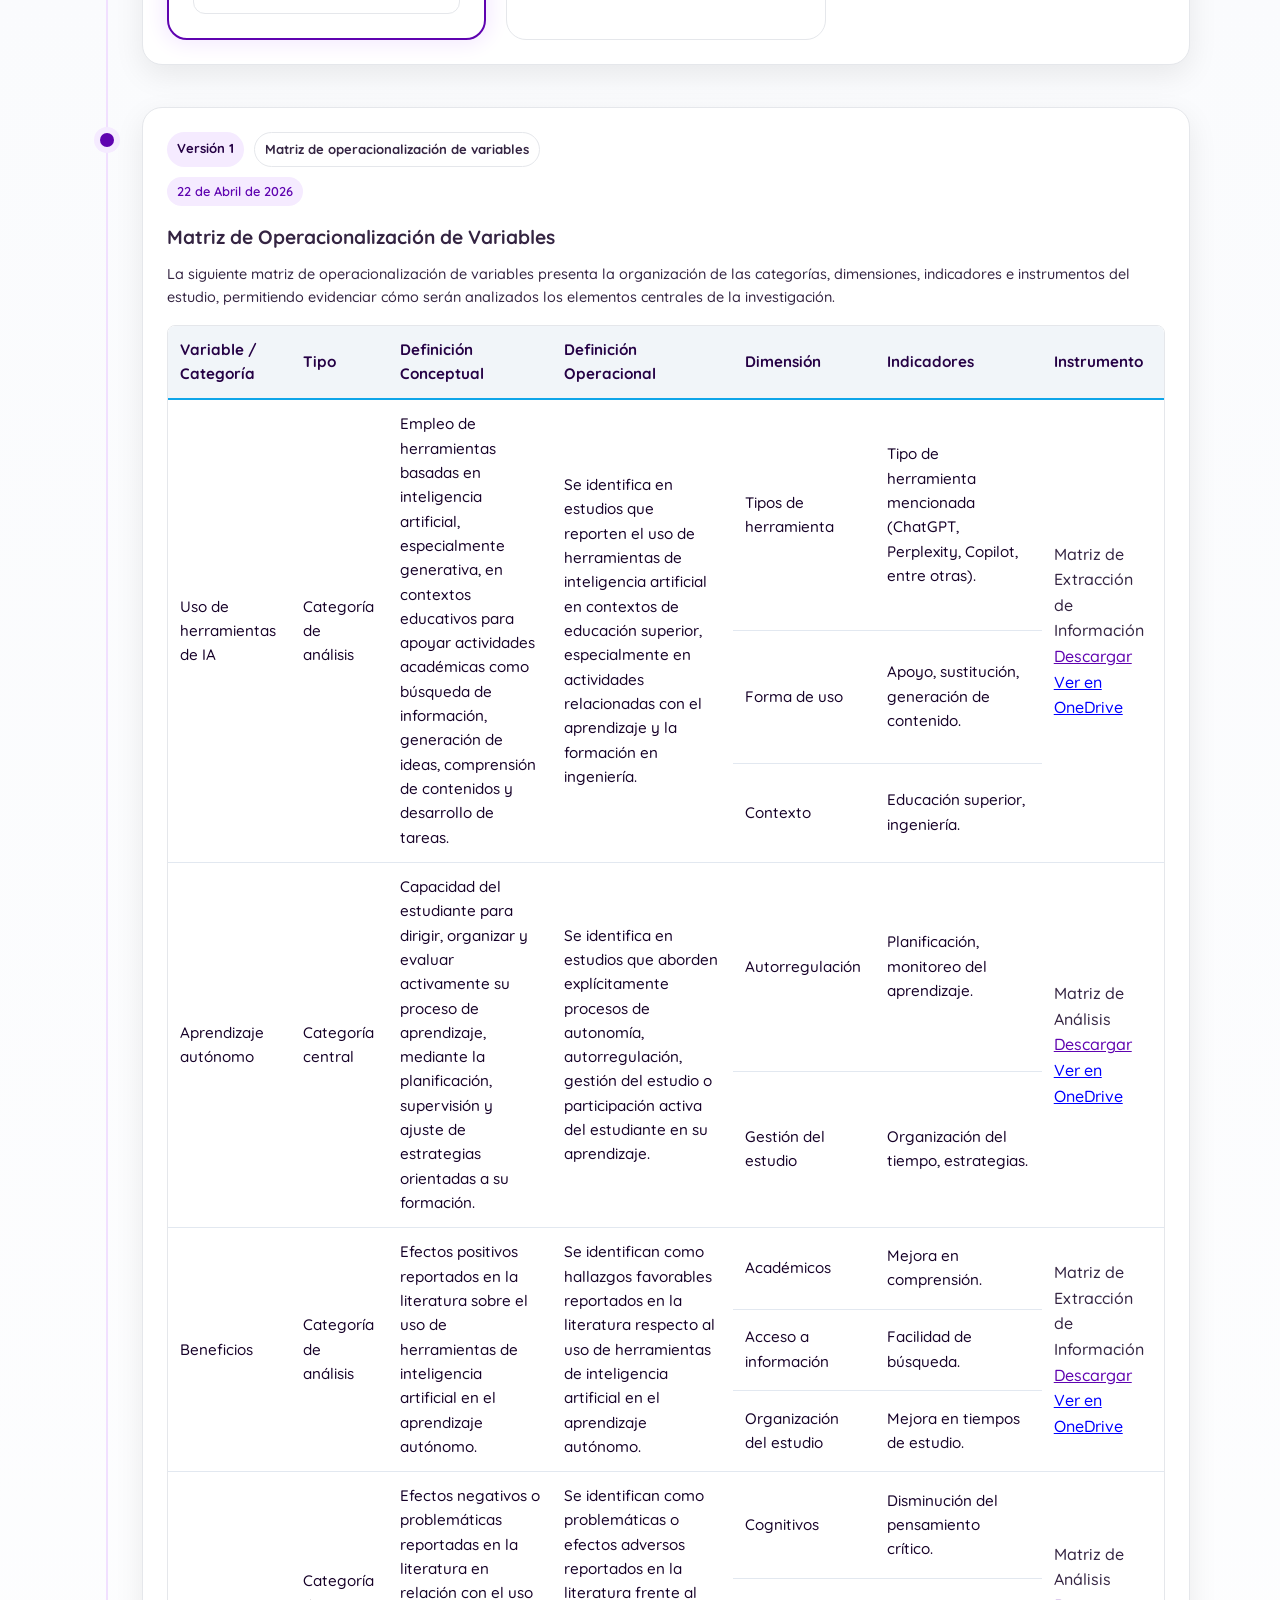
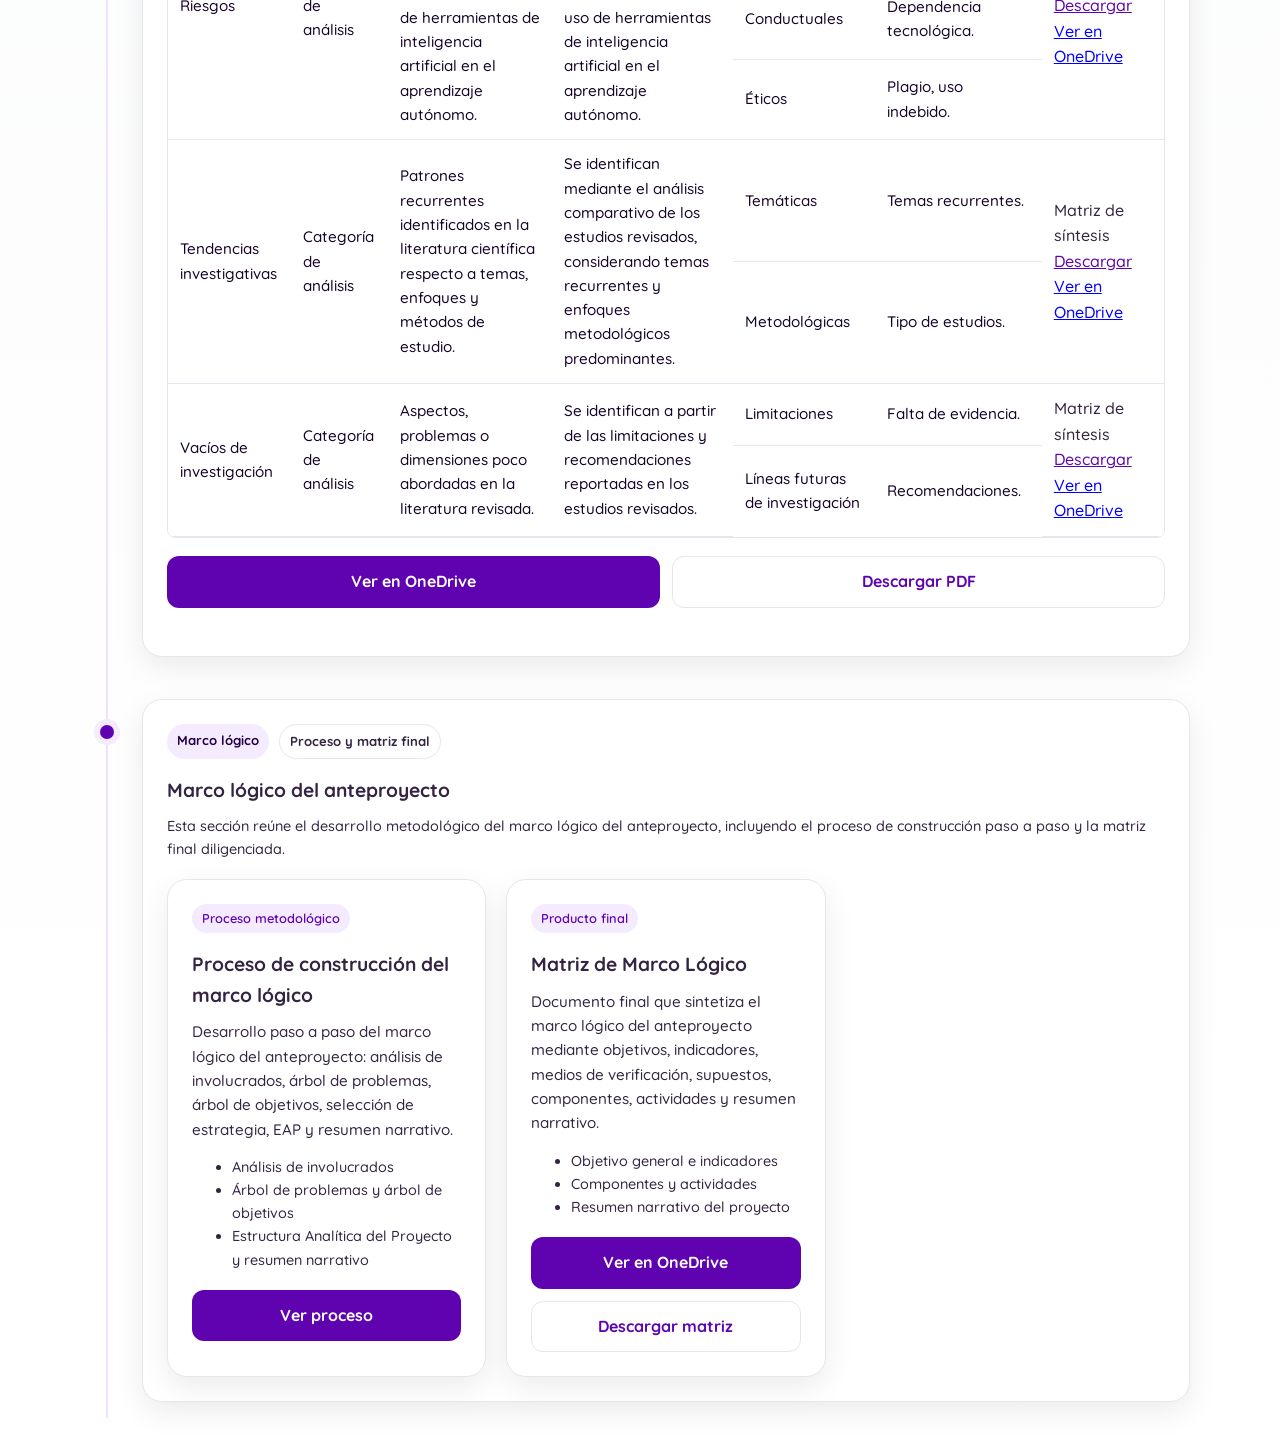
==== commit b73ac228: "create: marco-logico steps" ====
--- a/index.html
+++ b/index.html
@@ -1,162 +1,158 @@
 <!doctype html>
 <html lang="es">
-  <head>
+
+<head>
     <meta charset="UTF-8" />
     <meta name="viewport" content="width=device-width, initial-scale=1.0" />
     <link rel="stylesheet" href="css/main.css" />
     <link rel="preconnect" href="https://fonts.googleapis.com" />
     <link rel="preconnect" href="https://fonts.gstatic.com" crossorigin />
-    <link
-      href="https://fonts.googleapis.com/css2?family=Quicksand:wght@300..700&display=swap"
-      rel="stylesheet"
-    />
+    <link href="https://fonts.googleapis.com/css2?family=Quicksand:wght@300..700&display=swap" rel="stylesheet" />
     <link rel="shortcut icon" href="images/favico.ico" type="image/x-icon" />
     <title>Portafolio Virtual | Anteproyecto</title>
-  </head>
-
-  <body>
+</head>
+
+<body>
     <header>
-      <div class="container">
-        <nav>
-          <div class="brand">IA LAB - Anteproyecto</div>
-          <div class="nav-links">
-            <a href="#inicio">Inicio</a>
-            <a href="#problema">Problema</a>
-            <a href="#objetivos">Objetivos</a>
-            <a href="#documentos">Documentación</a>
-            <a href="#contacto">Contacto</a>
-          </div>
-        </nav>
-      </div>
+        <div class="container">
+            <nav>
+                <div class="brand">IA LAB - Anteproyecto</div>
+                <div class="nav-links">
+                    <a href="#inicio">Inicio</a>
+                    <a href="#problema">Problema</a>
+                    <a href="#objetivos">Objetivos</a>
+                    <a href="#documentos">Documentación</a>
+                    <a href="pages/marco-logico.html">Marco lógico</a>
+                </div>
+            </nav>
+        </div>
     </header>
 
     <main>
-      <section class="hero" id="inicio">
-        <div class="container">
-          <div class="hero-card">
-            <div>
-              <span class="badge">Portafolio virtual del anteproyecto</span>
-              <h1>IA LAB</h1>
-              <p>
-                Este sitio presenta de manera clara y visual la propuesta de
-                investigación, incluyendo el problema, los objetivos, la
-                metodología y la documentación versionada del proceso.
-              </p>
-              <div class="actions">
-                <a href="#problema" class="btn btn-primary">Ver propuesta</a>
-                <a href="#contacto" class="btn btn-secondary"
-                  >Datos del autor</a
-                >
-              </div>
+        <section class="hero" id="inicio">
+            <div class="container">
+                <div class="hero-card">
+                    <div>
+                        <span class="badge">Portafolio virtual del anteproyecto</span>
+                        <h1>IA LAB</h1>
+                        <p>
+                            Este sitio presenta de manera clara y visual la propuesta de
+                            investigación, incluyendo el problema, los objetivos, la
+                            metodología y la documentación versionada del proceso.
+                        </p>
+                        <div class="actions">
+                            <a href="#problema" class="btn btn-primary">Ver propuesta</a>
+                            <a href="#contacto" class="btn btn-secondary">Datos del autor</a>
+                        </div>
+                    </div>
+                    <aside class="hero-side">
+                        <h3>Ficha rápida</h3>
+                        <ul>
+                            <li><strong>Autor:</strong> Jenny Paola Rodríguez Rodríguez</li>
+                            <li>
+                                <strong>Programa:</strong> Ingeniería de Sistemas y
+                                Computación
+                            </li>
+                            <li>
+                                <strong>Asignatura:</strong> Ciencia Tecnología e Innovación I
+                            </li>
+                            <li>
+                                <strong>Institución:</strong> Universidad de Cundinamarca,
+                                Extensión Chía
+                            </li>
+                            <li><strong>Año:</strong> 2026</li>
+                        </ul>
+                    </aside>
+                </div>
+                <div class="pill-list">
+                    <span class="pill">Inteligencia artificial</span>
+                    <span class="pill">Aprendizaje autónomo</span>
+                    <span class="pill">Educación superior</span>
+                    <span class="pill">Ingeniería</span>
+                    <span class="pill">Revisión sistemática PRISMA</span>
+                </div>
             </div>
-            <aside class="hero-side">
-              <h3>Ficha rápida</h3>
-              <ul>
-                <li><strong>Autor:</strong> Jenny Paola Rodríguez Rodríguez</li>
-                <li>
-                  <strong>Programa:</strong> Ingeniería de Sistemas y
-                  Computación
-                </li>
-                <li>
-                  <strong>Asignatura:</strong> Ciencia Tecnología e Innovación I
-                </li>
-                <li>
-                  <strong>Institución:</strong> Universidad de Cundinamarca,
-                  Extensión Chía
-                </li>
-                <li><strong>Año:</strong> 2026</li>
-              </ul>
-            </aside>
-          </div>
-          <div class="pill-list">
-            <span class="pill">Inteligencia artificial</span>
-            <span class="pill">Aprendizaje autónomo</span>
-            <span class="pill">Educación superior</span>
-            <span class="pill">Ingeniería</span>
-            <span class="pill">Revisión sistemática PRISMA</span>
-          </div>
-        </div>
-      </section>
-
-      <section id="problema">
-        <div class="container">
-          <h2 class="section-title">Planteamiento del problema</h2>
-          <div class="card">
-            <p>
-              El uso de herramientas de inteligencia artificial en la educación
-              superior ha crecido significativamente, especialmente en programas
-              de ingeniería, donde impacta los procesos de aprendizaje autónomo
-              y la forma en que los estudiantes acceden y aplican el
-              conocimiento. Aunque estas tecnologías ofrecen beneficios como el
-              acceso rápido a información y apoyo en la resolución de problemas,
-              también generan riesgos importantes, como la dependencia
-              tecnológica, la disminución del pensamiento crítico, la afectación
-              de la autorregulación y dilemas en la ética académica. A pesar del
-              interés en este tema, la evidencia científica disponible se
-              encuentra dispersa, lo que dificulta comprender de manera integral
-              sus efectos. Por ello, surge la necesidad de analizar y sintetizar
-              la información existente mediante una revisión sistemática que
-              permita identificar los principales beneficios, riesgos y vacíos
-              de investigación en este campo.
-            </p>
-          </div>
-        </div>
-      </section>
-
-      <section id="objetivos">
-        <div class="container">
-          <h2 class="section-title">Objetivos</h2>
-          <div class="card">
-            <h3 class="card-title">Objetivo general</h3>
-            <p>
-              Analizar los beneficios y riesgos reportados en la literatura
-              científica sobre el uso de herramientas de inteligencia artificial
-              en el aprendizaje autónomo de estudiantes de ingeniería,
-              particularmente en relación con el pensamiento crítico, la
-              autorregulación y la ética académica, mediante una revisión
-              sistemática bajo la metodología PRISMA.
-            </p>
-          </div>
-          <div class="card">
-            <h3 class="card-title">Objetivos específicos</h3>
-            <div class="grid">
-              <div class="card subcard">
-                <h4 class="card-subtitle">1.</h4>
-                Identificar estudios científicos relacionados con el uso de
-                herramientas de Inteligencia Artificial en el aprendizaje
-                autónomo en educación superior, particularmente en programas de
-                ingeniería.
-              </div>
-              <div class="card subcard">
-                <h4 class="card-subtitle">2.</h4>
-                Seleccionar los estudios pertinentes mediante la aplicación de
-                criterios de inclusión y exclusión definidos bajo la metodología
-                PRISMA.
-              </div>
-              <div class="card subcard">
-                <h4 class="card-subtitle">3.</h4>
-                Clasificar los beneficios reportados en la literatura científica
-                respecto al uso de herramientas de IA en el aprendizaje
-                autónomo.
-              </div>
-              <div class="card subcard">
-                <h4 class="card-subtitle">4.</h4>
-                Analizar los riesgos asociados al uso de estas herramientas,
-                especialmente en relación con el pensamiento crítico, la
-                autorregulación del aprendizaje y la ética académica.
-              </div>
-              <div class="card subcard">
-                <h4 class="card-subtitle">5.</h4>
-                Reconocer las tendencias investigativas y vacíos de
-                investigación en el campo del uso de inteligencia artificial en
-                la educación superior.
-              </div>
+        </section>
+
+        <section id="problema">
+            <div class="container">
+                <h2 class="section-title">Planteamiento del problema</h2>
+                <div class="card">
+                    <p>
+                        El uso de herramientas de inteligencia artificial en la educación
+                        superior ha crecido significativamente, especialmente en programas
+                        de ingeniería, donde impacta los procesos de aprendizaje autónomo
+                        y la forma en que los estudiantes acceden y aplican el
+                        conocimiento. Aunque estas tecnologías ofrecen beneficios como el
+                        acceso rápido a información y apoyo en la resolución de problemas,
+                        también generan riesgos importantes, como la dependencia
+                        tecnológica, la disminución del pensamiento crítico, la afectación
+                        de la autorregulación y dilemas en la ética académica. A pesar del
+                        interés en este tema, la evidencia científica disponible se
+                        encuentra dispersa, lo que dificulta comprender de manera integral
+                        sus efectos. Por ello, surge la necesidad de analizar y sintetizar
+                        la información existente mediante una revisión sistemática que
+                        permita identificar los principales beneficios, riesgos y vacíos
+                        de investigación en este campo.
+                    </p>
+                </div>
             </div>
-          </div>
-        </div>
-      </section>
-
-      <!-- <section id="metodologia">
+        </section>
+
+        <section id="objetivos">
+            <div class="container">
+                <h2 class="section-title">Objetivos</h2>
+                <div class="card">
+                    <h3 class="card-title">Objetivo general</h3>
+                    <p>
+                        Analizar los beneficios y riesgos reportados en la literatura
+                        científica sobre el uso de herramientas de inteligencia artificial
+                        en el aprendizaje autónomo de estudiantes de ingeniería,
+                        particularmente en relación con el pensamiento crítico, la
+                        autorregulación y la ética académica, mediante una revisión
+                        sistemática bajo la metodología PRISMA.
+                    </p>
+                </div>
+                <div class="card">
+                    <h3 class="card-title">Objetivos específicos</h3>
+                    <div class="grid">
+                        <div class="card subcard">
+                            <h4 class="card-subtitle">1.</h4>
+                            Identificar estudios científicos relacionados con el uso de
+                            herramientas de Inteligencia Artificial en el aprendizaje
+                            autónomo en educación superior, particularmente en programas de
+                            ingeniería.
+                        </div>
+                        <div class="card subcard">
+                            <h4 class="card-subtitle">2.</h4>
+                            Seleccionar los estudios pertinentes mediante la aplicación de
+                            criterios de inclusión y exclusión definidos bajo la metodología
+                            PRISMA.
+                        </div>
+                        <div class="card subcard">
+                            <h4 class="card-subtitle">3.</h4>
+                            Clasificar los beneficios reportados en la literatura científica
+                            respecto al uso de herramientas de IA en el aprendizaje
+                            autónomo.
+                        </div>
+                        <div class="card subcard">
+                            <h4 class="card-subtitle">4.</h4>
+                            Analizar los riesgos asociados al uso de estas herramientas,
+                            especialmente en relación con el pensamiento crítico, la
+                            autorregulación del aprendizaje y la ética académica.
+                        </div>
+                        <div class="card subcard">
+                            <h4 class="card-subtitle">5.</h4>
+                            Reconocer las tendencias investigativas y vacíos de
+                            investigación en el campo del uso de inteligencia artificial en
+                            la educación superior.
+                        </div>
+                    </div>
+                </div>
+            </div>
+        </section>
+
+        <!-- <section id="metodologia">
             <div class="container">
                 <h2 class="section-title">Metodología</h2>
                 <p class="section-text">
@@ -182,850 +178,845 @@
             </div>
         </section> -->
 
-      <section id="documentos">
-        <div class="container">
-          <h2 class="section-title">Documentación del proyecto</h2>
-          <div class="doc-timeline">
-            <article class="doc-item">
-              <div class="card">
-                <div class="doc-meta">
-                  <span class="doc-tag">Versión 4</span>
-                  <span class="doc-tag doc-tag-outline"
-                    >Documento base ajustado</span
-                  >
+        <section id="documentos">
+            <div class="container">
+                <h2 class="section-title">Documentación del proyecto</h2>
+                <div class="doc-timeline">
+                    <article class="doc-item">
+                        <div class="card">
+                            <div class="doc-meta">
+                                <span class="doc-tag">Versión 4</span>
+                                <span class="doc-tag doc-tag-outline">Documento base ajustado</span>
+                            </div>
+                            <h3>Propuesta inicial del anteproyecto</h3>
+                            <p>
+                                Esta versión reúne el ciclo completo de elaboración del
+                                documento: archivo base, revisión con observaciones y
+                                documento ajustado.
+                            </p>
+
+                            <div class="grid c-columns">
+                                <div class="card main-subcard">
+                                    <div class="subcard-meta">
+                                        <span class="subcard-date">22 de Abril de 2026</span>
+                                    </div>
+                                    <h3 class="subcard-title">Documento ajustado</h3>
+                                    <p class="subcard-description">
+                                        Versión corregida después de la retroalimentación recibida
+                                        por el docenta en la <b>reunión del día 17 de abril de 2026</b>
+                                    </p>
+                                    <div class="doc-actions">
+                                        <a href="https://mailunicundiedu-my.sharepoint.com/:b:/g/personal/jprodriguezrodriguez_ucundinamarca_edu_co/IQDILoI7EZ-3S4Tt40yzLioMAZHxopBLqoy3WwjO-b54D1o?e=1xFniQ"
+                                            target="_blank" class="btn btn-primary">Ver en OneDrive</a>
+                                        <a href="documents/RodriguezRodriguezJennyPaola_Tema_Pregunta_Objetivo_Justificacion_V4.pdf"
+                                            download="RodriguezRodriguezJennyPaola_Tema_Pregunta_Objetivo_Justificacion_V4"
+                                            class="btn btn-secondary">
+                                            Descargar PDF
+                                        </a>
+                                    </div>
+                                </div>
+                                <div class="card subcard">
+                                    <div class="subcard-meta">
+                                        <span class="subcard-date">20 de Marzo de 2026</span>
+                                    </div>
+                                    <h3 class="subcard-title">Documento ajustado</h3>
+                                    <p class="subcard-description">
+                                        Versión corregida después de la retroalimentación recibida
+                                        por el docenta en la <b>reunión del día 13 de marzo de 2026</b>
+                                    </p>
+                                    <div class="doc-actions">
+                                        <a href="https://mailunicundiedu-my.sharepoint.com/:w:/g/personal/jprodriguezrodriguez_ucundinamarca_edu_co/IQCPq9EAuhxLQpAPoJ_WXXt2AV7tqXdM4DLl9bZN8egChiA?e=SOab52"
+                                            target="_blank" class="btn btn-primary">Ver en OneDrive</a>
+                                        <a href="documents/RodriguezRodriguezJennyPaola_Tema_Pregunta_Objetivo_Justificacion_V2.pdf"
+                                            download="RodriguezRodriguezJennyPaola_Tema_Pregunta_Objetivo_Justificacion_V2"
+                                            class="btn btn-secondary">
+                                            Descargar PDF
+                                        </a>
+                                    </div>
+                                </div>
+                                <div class="card subcard">
+                                    <div class="subcard-meta">
+                                        <span class="subcard-date">13 de Marzo de 2026</span>
+                                    </div>
+
+                                    <h3 class="subcard-title">Revisión comentada</h3>
+                                    <p class="subcard-description">
+                                        Archivo con observaciones, sugerencias y correcciones
+                                        realizadas por el docente.
+                                    </p>
+
+                                    <div class="doc-actions">
+                                        <a href="https://mailunicundiedu-my.sharepoint.com/:w:/g/personal/jprodriguezrodriguez_ucundinamarca_edu_co/IQBriJxtY7GdSoN1z87wDfwLAepjA_zAE6vsrmOakxkVKzk?e=gPbLQt"
+                                            target="_blank" class="btn btn-primary">Ver en OneDrive</a>
+                                        <a href="documents/RodriguezRodriguezJennyPaola_Tema_Pregunta_Objetivo_V1-Revision1.pdf"
+                                            download="RodriguezRodriguezJennyPaola_Tema_Pregunta_Objetivo_V1-Revision1"
+                                            class="btn btn-secondary">
+                                            Descargar PDF
+                                        </a>
+                                    </div>
+                                </div>
+                                <div class="card subcard">
+                                    <div class="subcard-meta">
+                                        <span class="subcard-date">02 de Marzo de 2026</span>
+                                    </div>
+                                    <h3 class="subcard-title">Documento base</h3>
+                                    <p class="subcard-description">
+                                        Primera redacción formal del anteproyecto.
+                                    </p>
+                                    <div class="doc-actions">
+                                        <a href="https://mailunicundiedu-my.sharepoint.com/:w:/g/personal/jprodriguezrodriguez_ucundinamarca_edu_co/IQBIyjSsN1gjQIWYxWEGO3yCAZOjUEBO4uY3kl7lWB_v3CA?e=viYfn0"
+                                            target="_blank" class="btn btn-primary">Ver en OneDrive</a>
+                                        <a href="documents/RodriguezRodriguezJennyPaola_Tema_Pregunta_Objetivo_V1.pdf"
+                                            download="RodriguezRodriguezJennyPaola_Tema_Pregunta_Objetivo_V1"
+                                            class="btn btn-secondary">
+                                            Descargar PDF
+                                        </a>
+                                    </div>
+                                </div>
+                            </div>
+                        </div>
+                    </article>
+
+                    <article class="doc-item">
+                        <div class="card">
+                            <div class="doc-meta">
+                                <span class="doc-tag">Versión 3</span>
+                                <span class="doc-tag doc-tag-outline">Documento Borrador ajustado</span>
+                            </div>
+
+                            <h3>Resumen Analítico Especializado (RAE)</h3>
+                            <p>
+                                El Resumen Analítico Especializado (RAE) presenta una
+                                recopilación y análisis estructurado de estudios científicos
+                                relevantes sobre el uso de herramientas de inteligencia
+                                artificial en el aprendizaje autónomo en estudiantes de
+                                ingeniería. Este documento permite identificar tendencias,
+                                beneficios, riesgos y vacíos investigativos, sirviendo como
+                                base teórica para el desarrollo del anteproyecto.
+                            </p>
+
+                            <div class="grid c-columns">
+                                <div class="card main-subcard">
+                                    <div class="subcard-meta">
+                                        <span class="subcard-date">21 de Abril de 2026</span>
+                                    </div>
+                                    <h3 class="subcard-title">Documento RAE ajustado</h3>
+                                    <p class="subcard-description">
+                                        Versión corregida después de la revisión realizada por el creador de
+                                        oportunidades <b>el día 20 de abril de 2026.</b>
+                                    </p>
+                                    <div class="doc-actions">
+                                        <a href="https://mailunicundiedu-my.sharepoint.com/:b:/g/personal/jprodriguezrodriguez_ucundinamarca_edu_co/IQAITGyh79U3RoxTeQyvPcg2AY6HIHT6cfLnmZJbysCWKUE?e=XT7fyv"
+                                            target="_blank" class="btn btn-primary">Ver en OneDrive</a>
+                                        <a href="documents/RodriguezRodriguezJennyPaola_ResumenAnaliticoEspecializadoRAE_V3.pdf"
+                                            download="RodriguezRodriguezJennyPaola_ResumenAnaliticoEspecializadoRAE_V3"
+                                            class="btn btn-secondary">
+                                            Descargar PDF
+                                        </a>
+                                    </div>
+                                </div>
+                                <div class="card subcard">
+                                    <div class="subcard-meta">
+                                        <span class="subcard-date">24 de Marzo de 2026</span>
+                                    </div>
+                                    <h3 class="subcard-title">Documento RAE ajustado</h3>
+                                    <p class="subcard-description">
+                                        Versión corregida después de la retroalimentación recibida
+                                        por el docente a través de la plataforma institucional el
+                                        día 24 de marzo de 2026
+                                    </p>
+                                    <div class="doc-actions">
+                                        <a href="https://mailunicundiedu-my.sharepoint.com/:b:/g/personal/jprodriguezrodriguez_ucundinamarca_edu_co/IQAkvYyKYRYISK1VtmMAQ9j4Ab0kzuxR30JGEa9j5xOHMpg?e=A9BYbi"
+                                            target="_blank" class="btn btn-primary">Ver en OneDrive</a>
+                                        <a href="documents/RodriguezRodriguezJennyPaola_ResumenAnaliticoEspecializadoRAE_V2.pdf"
+                                            download="RodriguezRodriguezJennyPaola_ResumenAnaliticoEspecializadoRAE_V2"
+                                            class="btn btn-secondary">
+                                            Descargar PDF
+                                        </a>
+                                    </div>
+                                </div>
+                                <div class="card subcard">
+                                    <div class="subcard-meta">
+                                        <span class="subcard-date">27 de Marzo de 2026</span>
+                                    </div>
+
+                                    <h3 class="subcard-title">Documento RAE - V1</h3>
+                                    <p class="subcard-description">
+                                        Primera redacción formal del documento RAE.
+                                    </p>
+
+                                    <div class="doc-actions">
+                                        <a href="https://mailunicundiedu-my.sharepoint.com/:w:/g/personal/jprodriguezrodriguez_ucundinamarca_edu_co/IQBIyjSsN1gjQIWYxWEGO3yCAZOjUEBO4uY3kl7lWB_v3CA?e=viYfn0"
+                                            target="_blank" class="btn btn-primary">Ver en OneDrive</a>
+                                        <a href="documents/RodriguezRodriguezJennyPaola_Tema_Pregunta_Objetivo_V1.pdf"
+                                            download="RodriguezRodriguezJennyPaola_Tema_Pregunta_Objetivo_V1"
+                                            class="btn btn-secondary">
+                                            Descargar PDF
+                                        </a>
+                                    </div>
+                                </div>
+                            </div>
+                        </div>
+                    </article>
+
+                    <article class="doc-item">
+                        <div class="card">
+                            <div class="doc-meta">
+                                <span class="doc-tag">Versión 2</span>
+                                <span class="doc-tag doc-tag-outline">Matriz de consistencia ajustada</span>
+                            </div>
+                            <div class="subcard-meta">
+                                <span class="subcard-date">21 de Abril de 2026</span>
+                            </div>
+                            <h3>Matriz de Consistencia</h3>
+                            <p>
+                                La siguiente matriz de consistencia presenta la articulación
+                                entre la pregunta de investigación, los objetivos, las
+                                hipótesis y las variables del estudio, permitiendo evidenciar
+                                la coherencia metodológica del proyecto.
+                            </p>
+                            <div class="card-table table-responsive">
+                                <table class="custom-table">
+                                    <thead>
+                                        <th>Preguntas</th>
+                                        <th>Objetivos</th>
+                                        <th>Hipótesis</th>
+                                        <th>Variables</th>
+                                        </tr>
+                                    </thead>
+                                    <tbody>
+                                        <tr>
+                                            <td data-label="Pregunta">
+                                                ¿Cuáles son los beneficios y riesgos reportados en la literatura
+                                                científica sobre el uso de herramientas de inteligencia artificial en el
+                                                aprendizaje autónomo de estudiantes de inge-niería?
+                                            </td>
+                                            <td data-label="Objetivo General">
+                                                Analizar los beneficios y riesgos reportados en la literatura científica
+                                                sobre el uso de herramientas de inteligencia artificial en el
+                                                aprendizaje autónomo de estudiantes de ingeniería.
+                                            </td>
+                                            <td data-label="Hipótesis">
+                                                La literatura científica reporta que el uso de herramientas de
+                                                inteligencia artificial en el aprendizaje autónomo de estudiantes de
+                                                ingeniería se relaciona con beneficios y riesgos, especialmente en
+                                                dimensiones como el pensamiento crítico, la autorregulación del
+                                                aprendizaje y la ética académica.
+                                            </td>
+                                            <td data-label="Variables">
+                                                <p><b>Atributiva/Categórica: </b>Uso de herramientas de inteligencia
+                                                    artificial</p>
+                                                <p><b>Latentes:</b></p>
+                                                <ul>
+                                                    <li>Aprendizaje autónomo</li>
+                                                    <li>Pensamiento Crítico</li>
+                                                    <li>Autorregulación del aprendizaje</li>
+                                                    <li>Ética académica</li>
+                                                </ul>
+                                                <p><b>Categóricas:</b></p>
+                                                <ul>
+                                                    <li>Beneficios reportados</li>
+                                                    <li>Riesgos reportados</li>
+                                                </ul>
+                                            </td>
+                                        </tr>
+                                        <tr>
+                                            <td data-label="Pregunta">
+                                                ¿Qué evidencia científica existe sobre el uso de herramientas de
+                                                inteligencia artificial en el aprendizaje autónomo en educación
+                                                superior, particularmente en programas de ingeniería?
+                                            </td>
+                                            <td data-label="Objetivo Específico 1">
+                                                Identificar estudios científicos relacionados con el uso de herramientas
+                                                de inteligencia artificial en el aprendizaje autónomo en educación
+                                                superior, particularmente en programas de ingeniería.
+                                            </td>
+                                            <td data-label="Hipótesis">
+                                                Existe literatura científica relevante que aborda el uso de herramientas
+                                                de inteligencia artificial en el aprendizaje autónomo en educación
+                                                superior, especialmente en estudiantes de ingeniería.
+                                            </td>
+                                            <td data-label="Variables">
+                                                <p><b>Atributiva/Categórica: </b>Uso de herramientas de inteligencia
+                                                    artificial</p>
+                                                <p><b>Latentes:</b></p>
+                                                <ul>
+                                                    <li>Aprendizaje autónomo</li>
+                                                    <li>Pensamiento Crítico</li>
+                                                    <li>Evidencia científica</li>
+                                                </ul>
+                                                <p><b>Atributivas:</b></p>
+                                                <ul>
+                                                    <li>Educación Superior</li>
+                                                    <li>Programas de Ingeniería</li>
+                                                </ul>
+                                            </td>
+                                        </tr>
+                                        <tr>
+                                            <td data-label="Pregunta">
+                                                ¿Qué estudios cumplen con los criterios de inclusión y exclusión
+                                                establecidos bajo la metodología PRISMA?
+                                            </td>
+                                            <td data-label="Objetivo Específico 2">
+                                                Seleccionar los estudios pertinentes mediante la aplicación de criterios
+                                                de inclusión y exclusión definidos bajo la metodología PRISMA.
+                                            </td>
+                                            <td data-label="Hipótesis">
+                                                La aplicación de criterios de inclusión y exclusión bajo la metodología
+                                                PRISMA permitirá seleccionar estudios pertinentes para analizar el uso
+                                                de herramientas de inteligencia artificial en el aprendizaje autónomo en
+                                                educación superior.
+                                            </td>
+                                            <td data-label="Variables">
+                                                <p><b>Atributiva/Categórica: </b>Uso de herramientas de inteligencia
+                                                    artificial</p>
+                                                <p><b>Categóricas:</b></p>
+                                                <ul>
+                                                    <li>Criterios de inclusión</li>
+                                                    <li>Criterios de exclusión</li>
+                                                    <li>Estudios seleccionados</li>
+                                                </ul>
+                                                <p><b>Latente: </b>Aprendizaje autónomo</p>
+                                                <p><b>Atributiva: </b>Educación Superior</p>
+                                            </td>
+                                        </tr>
+                                        <tr>
+                                            <td data-label="Pregunta">
+                                                ¿Cuáles son los beneficios repor-tados en la literatura científica sobre
+                                                el uso de herramientas de inteligencia artificial en el aprendizaje
+                                                autónomo de estudiantes de ingeniería?
+                                            </td>
+                                            <td data-label="Objetivo Específico 3">
+                                                Clasificar los beneficios reportados en la literatura científica
+                                                respecto al uso de herramientas de IA en el aprendizaje autónomo.
+                                            </td>
+                                            <td data-label="Hipótesis">
+                                                La literatura científica reporta beneficios del uso de herramientas de
+                                                inteligencia artificial en el aprendizaje autónomo, relacionados con la
+                                                comprensión de contenidos, el acceso a la información y la organización
+                                                del estudio.
+                                            </td>
+                                            <td data-label="Variables">
+                                                <p><b>Atributiva/Categórica: </b>Uso de herramientas de inteligencia
+                                                    artificial</p>
+                                                <p><b>Categóricas:</b></p>
+                                                <ul>
+                                                    <li>Beneficios reportados</li>
+                                                    <li>Acceso a la información</li>
+                                                </ul>
+                                                <p><b>Latentes:</b></p>
+                                                <ul>
+                                                    <li>Aprendizaje autónomo</li>
+                                                    <li>Comprensión de contenidos</li>
+                                                    <li>Organización de estudio</li>
+                                                </ul>
+                                            </td>
+                                        </tr>
+                                        <tr>
+                                            <td data-label="Pregunta">
+                                                ¿Cuáles son los riesgos asociados al uso de herramientas de inteligencia
+                                                artificial en el aprendizaje autónomo reportados en la literatura
+                                                científica?
+                                            </td>
+                                            <td data-label="Objetivo Específico 4">
+                                                Analizar los riesgos asociados al uso de estas herramientas,
+                                                especialmente en relación con el pensamiento crítico, la autorregulación
+                                                del aprendizaje y la ética académica.
+                                            </td>
+                                            <td data-label="Hipótesis">
+                                                La literatura científica reporta riesgos asociados al uso de
+                                                herramientas de inteligencia artificial en el aprendizaje autónomo,
+                                                especialmente en relación con el pensamiento crítico, la autorregulación
+                                                del aprendizaje y la ética académica.
+                                            </td>
+                                            <td data-label="Variables">
+                                                <p><b>Atributiva/Categórica: </b>Uso de herramientas de inteligencia
+                                                    artificial</p>
+                                                <p><b>Categóricas: </b>Riesgos reportados</p>
+                                                <p><b>Latentes:</b></p>
+                                                <ul>
+                                                    <li>Aprendizaje autónomo</li>
+                                                    <li>Autorregulación del aprendizaje</li>
+                                                    <li>Ética académica</li>
+                                                </ul>
+                                            </td>
+                                        </tr>
+                                        <tr>
+                                            <td data-label="Pregunta">
+                                                ¿Cuáles son las tendencias investigativas y los vacíos de investigación
+                                                identificados en la literatura sobre el uso de herramientas de
+                                                inteligencia artificial en el aprendizaje autónomo en educación
+                                                superior?
+                                            </td>
+                                            <td data-label="Objetivo Específico 5">
+                                                Reconocer las ten-dencias investigativas y vacíos de investigación en el
+                                                campo del uso de inteligencia artificial en la educación superior.
+                                            </td>
+                                            <td data-label="Hipótesis">
+                                                La literatura científica sobre el uso de herramientas de inteligencia
+                                                artificial en el aprendizaje autónomo en educación superior presenta
+                                                tendencias investigativas recurrentes y vacíos de investiga-ción que
+                                                justifican nuevas indagaciones en este campo.
+                                            </td>
+                                            <td data-label="Variables">
+                                                <p><b>Atributiva/Categórica: </b>Uso de herramientas de inteligencia
+                                                    artificial</p>
+                                                <p><b>Categóricas:</b></p>
+                                                <ul>
+                                                    <li>Tendencias investigativas</li>
+                                                    <li>Vacíos de investigación</li>
+                                                </ul>
+                                                <p><b>Atributiva: </b>Educación Superior</p>
+                                            </td>
+                                        </tr>
+                                    </tbody>
+                                </table>
+                            </div>
+                            <div class="doc-actions mb">
+                                <a href="https://mailunicundiedu-my.sharepoint.com/:b:/g/personal/jprodriguezrodriguez_ucundinamarca_edu_co/IQCeYXIjDiZdQpZ8Uwn5mx_yAdHMfKGP7gCOzWtjWQMz_BM?e=PPXecU"
+                                    target="_blank" class="btn btn-primary">
+                                    Ver en OneDrive</a>
+                                <a href="documents/RodriguezRodriguezJennyPaola_MatrizDeConsistencia_V1.pdf"
+                                    download="RodriguezRodriguezJennyPaola_MatrizDeConsistencia_V1.pdf"
+                                    class="btn btn-secondary">
+                                    Descargar PDF
+                                </a>
+                            </div>
+                            <hr>
+                            <div class="grid c-columns">
+                                <div class="card main-subcard">
+                                    <div class="subcard-meta">
+                                        <span class="subcard-date">21 de Abril de 2026</span>
+                                    </div>
+                                    <h3 class="subcard-title">Matriz de Consistencia ajustada</h3>
+                                    <p class="subcard-description">
+                                        Versión corregida después de la retroalimentación recibida
+                                        por el docente a través de la reunión de teams el
+                                        día 17 de Abril de 2026.
+                                    </p>
+                                    <div class="doc-actions">
+                                        <a href="https://mailunicundiedu-my.sharepoint.com/:b:/g/personal/jprodriguezrodriguez_ucundinamarca_edu_co/IQDBZTA0nT_uSYhn7VeoKT3gAdG7dQEcTcv0WhhHFYkrHbA?e=Blec50"
+                                            target="_blank" class="btn btn-primary">Ver en OneDrive</a>
+                                        <a href="documents/RodriguezRodriguezJennyPaola_MatrizDeConsistencia_V2.pdf"
+                                            download="RodriguezRodriguezJennyPaola_MatrizDeConsistencia_V2.pdf"
+                                            class="btn btn-secondary">
+                                            Descargar PDF
+                                        </a>
+                                    </div>
+                                </div>
+                                <div class="card subcard">
+                                    <div class="subcard-meta">
+                                        <span class="subcard-date">27 de Marzo de 2026</span>
+                                    </div>
+
+                                    <h3 class="subcard-title">Matriz de consistencia</h3>
+                                    <p class="subcard-description">
+                                        Primera redacción formal de la matriz de consistencia del proyecto.
+                                    </p>
+
+                                    <div class="doc-actions">
+                                        <a href="https://mailunicundiedu-my.sharepoint.com/:b:/g/personal/jprodriguezrodriguez_ucundinamarca_edu_co/IQCeYXIjDiZdQpZ8Uwn5mx_yAdHMfKGP7gCOzWtjWQMz_BM?e=PPXecU"
+                                            target="_blank" class="btn btn-primary">
+                                            Ver en OneDrive</a>
+                                        <a href="documents/RodriguezRodriguezJennyPaola_MatrizDeConsistencia_V1.pdf"
+                                            download="RodriguezRodriguezJennyPaola_MatrizDeConsistencia_V1.pdf"
+                                            class="btn btn-secondary">
+                                            Descargar PDF
+                                        </a>
+                                    </div>
+                                </div>
+                            </div>
+                        </div>
+                    </article>
+
+                    <article class="doc-item">
+                        <div class="card">
+                            <div class="doc-meta">
+                                <span class="doc-tag">Versión 1</span>
+                                <span class="doc-tag doc-tag-outline">Matriz de operacionalización de variables</span>
+                            </div>
+
+                            <div class="subcard-meta">
+                                <span class="subcard-date">22 de Abril de 2026</span>
+                            </div>
+
+                            <h3>Matriz de Operacionalización de Variables</h3>
+
+                            <p>
+                                La siguiente matriz de operacionalización de variables presenta la
+                                organización de las categorías, dimensiones, indicadores e instrumentos
+                                del estudio, permitiendo evidenciar cómo serán analizados los elementos
+                                centrales de la investigación.
+                            </p>
+
+                            <div class="card-table table-responsive">
+                                <table class="custom-table">
+                                    <thead>
+                                        <tr>
+                                            <th>Variable / Categoría</th>
+                                            <th>Tipo</th>
+                                            <th>Definición Conceptual</th>
+                                            <th>Definición Operacional</th>
+                                            <th>Dimensión</th>
+                                            <th>Indicadores</th>
+                                            <th>Instrumento</th>
+                                        </tr>
+                                    </thead>
+                                    <tbody>
+                                        <!-- Uso de herramientas de IA -->
+                                        <tr>
+                                            <td data-label="Variable / Categoría" rowspan="3">Uso de herramientas de IA
+                                            </td>
+                                            <td data-label="Tipo" rowspan="3">Categoría de análisis</td>
+                                            <td data-label="Definición Conceptual" rowspan="3">
+                                                Empleo de herramientas basadas en inteligencia artificial,
+                                                especialmente generativa, en contextos educativos para apoyar
+                                                actividades académicas como búsqueda de información, generación de
+                                                ideas, comprensión de contenidos y desarrollo de tareas.
+                                            </td>
+                                            <td data-label="Definición Operacional" rowspan="3">
+                                                Se identifica en estudios que reporten el uso de herramientas de
+                                                inteligencia artificial en contextos de educación superior,
+                                                especialmente en actividades relacionadas con el aprendizaje y la
+                                                formación en ingeniería.
+                                            </td>
+                                            <td data-label="Dimensión">Tipos de herramienta</td>
+                                            <td data-label="Indicadores">
+                                                Tipo de herramienta mencionada (ChatGPT, Perplexity, Copilot,
+                                                entre otras).
+                                            </td>
+                                            <td data-label="Instrumento" rowspan="3">
+                                                <a style="color: #342442; font-weight: 500;"
+                                                    href="documents/RodriguezRodriguezJennyPaola_MatrizExtraccionInformacion_V1.docx"
+                                                    target="_blank" class="inline-link">
+                                                    Matriz de Extracción de Información
+                                                </a>
+                                                <a style="text-decoration: underline; font-weight: 500"
+                                                    href="documents/RodriguezRodriguezJennyPaola_MatrizExtraccionInformacion_V1.docx"
+                                                    target="_blank" class="inline-link">
+                                                    Descargar
+                                                </a>
+                                                <a style="text-decoration: underline; color: blue; font-weight: 500"
+                                                    href="https://mailunicundiedu-my.sharepoint.com/:w:/g/personal/jprodriguezrodriguez_ucundinamarca_edu_co/IQDWtov_sWiTR5S-qdveljs9AVoNmWlTTXRBErPjGiecYkk?e=hqlsla"
+                                                    target="_blank" class="inline-link">
+                                                    Ver en OneDrive
+                                                </a>
+                                            </td>
+                                        </tr>
+                                        <tr>
+                                            <td data-label="Dimensión">Forma de uso</td>
+                                            <td data-label="Indicadores">
+                                                Apoyo, sustitución, generación de contenido.
+                                            </td>
+                                        </tr>
+                                        <tr>
+                                            <td data-label="Dimensión">Contexto</td>
+                                            <td data-label="Indicadores">Educación superior, ingeniería.</td>
+                                        </tr>
+
+                                        <!-- Aprendizaje autónomo -->
+                                        <tr>
+                                            <td data-label="Variable / Categoría" rowspan="2">Aprendizaje autónomo</td>
+                                            <td data-label="Tipo" rowspan="2">Categoría central</td>
+                                            <td data-label="Definición Conceptual" rowspan="2">
+                                                Capacidad del estudiante para dirigir, organizar y evaluar
+                                                activamente su proceso de aprendizaje, mediante la planificación,
+                                                supervisión y ajuste de estrategias orientadas a su formación.
+                                            </td>
+                                            <td data-label="Definición Operacional" rowspan="2">
+                                                Se identifica en estudios que aborden explícitamente procesos de
+                                                autonomía, autorregulación, gestión del estudio o participación
+                                                activa del estudiante en su aprendizaje.
+                                            </td>
+                                            <td data-label="Dimensión">Autorregulación</td>
+                                            <td data-label="Indicadores">
+                                                Planificación, monitoreo del aprendizaje.
+                                            </td>
+                                            <td data-label="Instrumento" rowspan="2">
+                                                <a style="color: #342442; font-weight: 500;"
+                                                    href="documents/RodriguezRodriguezJennyPaola_MatrizAnalisis_V1.docx"
+                                                    target="_blank" class="inline-link">
+                                                    Matriz de Análisis
+                                                </a>
+                                                <a style="text-decoration: underline; font-weight: 500"
+                                                    href="documents/RodriguezRodriguezJennyPaola_MatrizAnalisis_V1.docx"
+                                                    target="_blank" class="inline-link">
+                                                    Descargar
+                                                </a>
+                                                <a style="text-decoration: underline; color: blue; font-weight: 500"
+                                                    href="https://mailunicundiedu-my.sharepoint.com/:w:/g/personal/jprodriguezrodriguez_ucundinamarca_edu_co/IQAFTm_uR9e-Qqz7UCfCDun_AcSeSOU7SFL43eL19lo8QgQ?e=oTwKFS"
+                                                    target="_blank" class="inline-link">
+                                                    Ver en OneDrive
+                                                </a>
+                                            </td>
+                                        </tr>
+                                        <tr>
+                                            <td data-label="Dimensión">Gestión del estudio</td>
+                                            <td data-label="Indicadores">
+                                                Organización del tiempo, estrategias.
+                                            </td>
+                                        </tr>
+
+                                        <!-- Beneficios -->
+                                        <tr>
+                                            <td data-label="Variable / Categoría" rowspan="3">Beneficios</td>
+                                            <td data-label="Tipo" rowspan="3">Categoría de análisis</td>
+                                            <td data-label="Definición Conceptual" rowspan="3">
+                                                Efectos positivos reportados en la literatura sobre el uso de
+                                                herramientas de inteligencia artificial en el aprendizaje
+                                                autónomo.
+                                            </td>
+                                            <td data-label="Definición Operacional" rowspan="3">
+                                                Se identifican como hallazgos favorables reportados en la
+                                                literatura respecto al uso de herramientas de inteligencia
+                                                artificial en el aprendizaje autónomo.
+                                            </td>
+                                            <td data-label="Dimensión">Académicos</td>
+                                            <td data-label="Indicadores">Mejora en comprensión.</td>
+                                            <td data-label="Instrumento" rowspan="3">
+                                                <a style="color: #342442; font-weight: 500;"
+                                                    href="documents/RodriguezRodriguezJennyPaola_MatrizExtraccionInformacion_V1.docx"
+                                                    target="_blank" class="inline-link">
+                                                    Matriz de Extracción de Información
+                                                </a>
+                                                <a style="text-decoration: underline; font-weight: 500"
+                                                    href="documents/RodriguezRodriguezJennyPaola_MatrizExtraccionInformacion_V1.docx"
+                                                    target="_blank" class="inline-link">
+                                                    Descargar
+                                                </a>
+                                                <a style="text-decoration: underline; color: blue; font-weight: 500"
+                                                    href="https://mailunicundiedu-my.sharepoint.com/:w:/g/personal/jprodriguezrodriguez_ucundinamarca_edu_co/IQDWtov_sWiTR5S-qdveljs9AVoNmWlTTXRBErPjGiecYkk?e=hqlsla"
+                                                    target="_blank" class="inline-link">
+                                                    Ver en OneDrive
+                                                </a>
+                                            </td>
+                                        </tr>
+                                        <tr>
+                                            <td data-label="Dimensión">Acceso a información</td>
+                                            <td data-label="Indicadores">Facilidad de búsqueda.</td>
+                                        </tr>
+                                        <tr>
+                                            <td data-label="Dimensión">Organización del estudio</td>
+                                            <td data-label="Indicadores">Mejora en tiempos de estudio.</td>
+                                        </tr>
+
+                                        <!-- Riesgos -->
+                                        <tr>
+                                            <td data-label="Variable / Categoría" rowspan="3">Riesgos</td>
+                                            <td data-label="Tipo" rowspan="3">Categoría de análisis</td>
+                                            <td data-label="Definición Conceptual" rowspan="3">
+                                                Efectos negativos o problemáticas reportadas en la literatura en
+                                                relación con el uso de herramientas de inteligencia artificial en
+                                                el aprendizaje autónomo.
+                                            </td>
+                                            <td data-label="Definición Operacional" rowspan="3">
+                                                Se identifican como problemáticas o efectos adversos reportados en
+                                                la literatura frente al uso de herramientas de inteligencia
+                                                artificial en el aprendizaje autónomo.
+                                            </td>
+                                            <td data-label="Dimensión">Cognitivos</td>
+                                            <td data-label="Indicadores">
+                                                Disminución del pensamiento crítico.
+                                            </td>
+                                            <td data-label="Instrumento" rowspan="3">
+                                                <a style="color: #342442; font-weight: 500;"
+                                                    href="documents/RodriguezRodriguezJennyPaola_MatrizAnalisis_V1.docx"
+                                                    target="_blank" class="inline-link">
+                                                    Matriz de Análisis
+                                                </a>
+                                                <a style="text-decoration: underline; font-weight: 500"
+                                                    href="documents/RodriguezRodriguezJennyPaola_MatrizAnalisis_V1.docx"
+                                                    target="_blank" class="inline-link">
+                                                    Descargar
+                                                </a>
+                                                <a style="text-decoration: underline; color: blue; font-weight: 500"
+                                                    href="https://mailunicundiedu-my.sharepoint.com/:w:/g/personal/jprodriguezrodriguez_ucundinamarca_edu_co/IQAFTm_uR9e-Qqz7UCfCDun_AcSeSOU7SFL43eL19lo8QgQ?e=oTwKFS"
+                                                    target="_blank" class="inline-link">
+                                                    Ver en OneDrive
+                                                </a>
+                                            </td>
+                                        </tr>
+                                        <tr>
+                                            <td data-label="Dimensión">Conductuales</td>
+                                            <td data-label="Indicadores">Dependencia tecnológica.</td>
+                                        </tr>
+                                        <tr>
+                                            <td data-label="Dimensión">Éticos</td>
+                                            <td data-label="Indicadores">Plagio, uso indebido.</td>
+                                        </tr>
+
+                                        <!-- Tendencias investigativas -->
+                                        <tr>
+                                            <td data-label="Variable / Categoría" rowspan="2">Tendencias investigativas
+                                            </td>
+                                            <td data-label="Tipo" rowspan="2">Categoría de análisis</td>
+                                            <td data-label="Definición Conceptual" rowspan="2">
+                                                Patrones recurrentes identificados en la literatura científica
+                                                respecto a temas, enfoques y métodos de estudio.
+                                            </td>
+                                            <td data-label="Definición Operacional" rowspan="2">
+                                                Se identifican mediante el análisis comparativo de los estudios
+                                                revisados, considerando temas recurrentes y enfoques metodológicos
+                                                predominantes.
+                                            </td>
+                                            <td data-label="Dimensión">Temáticas</td>
+                                            <td data-label="Indicadores">Temas recurrentes.</td>
+                                            <td data-label="Instrumento" rowspan="2">
+                                                <a style="color: #342442; font-weight: 500;"
+                                                    href="documents/RodriguezRodriguezJennyPaola_MatrizSintesis_V1.docx"
+                                                    target="_blank" class="inline-link">
+                                                    Matriz de síntesis
+                                                </a>
+                                                <a style="text-decoration: underline; font-weight: 500"
+                                                    href="documents/RodriguezRodriguezJennyPaola_MatrizSintesis_V1.docx"
+                                                    target="_blank" class="inline-link">
+                                                    Descargar
+                                                </a>
+                                                <a style="text-decoration: underline; color: blue; font-weight: 500"
+                                                    href="https://mailunicundiedu-my.sharepoint.com/:w:/g/personal/jprodriguezrodriguez_ucundinamarca_edu_co/IQDM0YiQf7KXQ4AKvMWiQBlZAc-nTAM0__DEf3ibu7AfYks?e=RehhWY"
+                                                    target="_blank" class="inline-link">
+                                                    Ver en OneDrive
+                                                </a>
+                                            </td>
+                                        </tr>
+                                        <tr>
+                                            <td data-label="Dimensión">Metodológicas</td>
+                                            <td data-label="Indicadores">Tipo de estudios.</td>
+                                        </tr>
+
+                                        <!-- Vacíos de investigación -->
+                                        <tr>
+                                            <td data-label="Variable / Categoría" rowspan="2">Vacíos de investigación
+                                            </td>
+                                            <td data-label="Tipo" rowspan="2">Categoría de análisis</td>
+                                            <td data-label="Definición Conceptual" rowspan="2">
+                                                Aspectos, problemas o dimensiones poco abordadas en la literatura
+                                                revisada.
+                                            </td>
+                                            <td data-label="Definición Operacional" rowspan="2">
+                                                Se identifican a partir de las limitaciones y recomendaciones
+                                                reportadas en los estudios revisados.
+                                            </td>
+                                            <td data-label="Dimensión">Limitaciones</td>
+                                            <td data-label="Indicadores">Falta de evidencia.</td>
+                                            <td data-label="Instrumento" rowspan="2">
+                                                <a style="color: #342442; font-weight: 500;"
+                                                    href="documents/RodriguezRodriguezJennyPaola_MatrizSintesis_V1.docx"
+                                                    target="_blank" class="inline-link">
+                                                    Matriz de síntesis
+                                                </a>
+                                                <a style="text-decoration: underline; font-weight: 500"
+                                                    href="documents/RodriguezRodriguezJennyPaola_MatrizSintesis_V1.docx"
+                                                    target="_blank" class="inline-link">
+                                                    Descargar
+                                                </a>
+                                                <a style="text-decoration: underline; color: blue; font-weight: 500"
+                                                    href="https://mailunicundiedu-my.sharepoint.com/:w:/g/personal/jprodriguezrodriguez_ucundinamarca_edu_co/IQDM0YiQf7KXQ4AKvMWiQBlZAc-nTAM0__DEf3ibu7AfYks?e=RehhWY"
+                                                    target="_blank" class="inline-link">
+                                                    Ver en OneDrive
+                                                </a>
+                                            </td>
+                                        </tr>
+                                        <tr>
+                                            <td data-label="Dimensión">Líneas futuras de investigación</td>
+                                            <td data-label="Indicadores">Recomendaciones.</td>
+                                        </tr>
+                                    </tbody>
+                                </table>
+                            </div>
+
+                            <div class="doc-actions mb">
+                                <a href="https://mailunicundiedu-my.sharepoint.com/:b:/g/personal/jprodriguezrodriguez_ucundinamarca_edu_co/IQAt4qbGsoQHS4je9tyDGN8-AWLWMW-1G4y74ORr-67Gmwc?e=V1CKP0"
+                                    target="_blank" class="btn btn-primary">
+                                    Ver en OneDrive
+                                </a>
+                                <a href="documents/RodriguezRodriguezJennyPaola_MatrizOperacionalizacionVariables.pdf"
+                                    download="RodriguezRodriguezJennyPaola_MatrizOperacionalizacionVariables.pdf"
+                                    class="btn btn-secondary">
+                                    Descargar PDF
+                                </a>
+                            </div>
+                        </div>
+                    </article>
+
+                    <article class="doc-item">
+                        <div class="card">
+                            <div class="doc-meta">
+                                <span class="doc-tag">Marco lógico</span>
+                                <span class="doc-tag doc-tag-outline">Proceso y matriz final</span>
+                            </div>
+
+                            <h3>Marco lógico del anteproyecto</h3>
+
+                            <p>
+                                Esta sección reúne el desarrollo metodológico del marco lógico del anteproyecto,
+                                incluyendo el proceso de construcción paso a paso y la matriz final diligenciada.
+                            </p>
+
+                            <div class="grid c-columns">
+
+                                <div class="card">
+                                    <div class="subcard-meta">
+                                        <span class="subcard-date">Proceso metodológico</span>
+                                    </div>
+
+                                    <h3 class="subcard-title">Proceso de construcción del marco lógico</h3>
+
+                                    <p class="subcard-description">
+                                        Desarrollo paso a paso del marco lógico del anteproyecto: análisis de
+                                        involucrados,
+                                        árbol de problemas, árbol de objetivos, selección de estrategia, EAP y resumen
+                                        narrativo.
+                                    </p>
+
+                                    <ul>
+                                        <li>Análisis de involucrados</li>
+                                        <li>Árbol de problemas y árbol de objetivos</li>
+                                        <li>Estructura Analítica del Proyecto y resumen narrativo</li>
+                                    </ul>
+
+                                    <div class="doc-actions">
+                                        <a href="pages/marco-logico.html" class="btn btn-primary">
+                                            Ver proceso
+                                        </a>
+                                    </div>
+                                </div>
+                                <div class="card">
+                                    <div class="subcard-meta">
+                                        <span class="subcard-date">Producto final</span>
+                                    </div>
+
+                                    <h3 class="subcard-title">Matriz de Marco Lógico</h3>
+
+                                    <p class="subcard-description">
+                                        Documento final que sintetiza el marco lógico del anteproyecto mediante
+                                        objetivos,
+                                        indicadores, medios de verificación, supuestos, componentes, actividades y
+                                        resumen narrativo.
+                                    </p>
+
+                                    <ul>
+                                        <li>Objetivo general e indicadores</li>
+                                        <li>Componentes y actividades</li>
+                                        <li>Resumen narrativo del proyecto</li>
+                                    </ul>
+
+                                    <div class="doc-actions">
+                                        <a href="https://mailunicundiedu-my.sharepoint.com/:w:/g/personal/jprodriguezrodriguez_ucundinamarca_edu_co/IQAOlQxfL2byQIQAJGbuAnrXAYASv8-BokNJk-QnkqHKb3o?e=p4NT8i"
+                                            target="_blank" class="btn btn-primary">Ver en OneDrive</a>
+                                        <a href="documents/RodriguezRodriguezJennyPaola_MatrizMarcoLogico_V1.docx"
+                                            download="RodriguezRodriguezJennyPaola_MatrizMarcoLogico_V1.docx"
+                                            class="btn btn-secondary">
+                                            Descargar matriz
+                                        </a>
+                                    </div>
+                                </div>
+                            </div>
+                        </div>
+                    </article>
                 </div>
-                <h3>Propuesta inicial del anteproyecto</h3>
-                <p>
-                  Esta versión reúne el ciclo completo de elaboración del
-                  documento: archivo base, revisión con observaciones y
-                  documento ajustado.
-                </p>
-
-                <div class="grid c-columns">
-                  <div class="card main-subcard">
-                    <div class="subcard-meta">
-                      <span class="subcard-date">22 de Abril de 2026</span>
-                    </div>
-                    <h3 class="subcard-title">Documento ajustado</h3>
-                    <p class="subcard-description">
-                      Versión corregida después de la retroalimentación recibida
-                      por el docenta en la <b>reunión del día 17 de abril de 2026</b>
-                    </p>
-                    <div class="doc-actions">
-                      <a
-                        href="https://mailunicundiedu-my.sharepoint.com/:b:/g/personal/jprodriguezrodriguez_ucundinamarca_edu_co/IQDILoI7EZ-3S4Tt40yzLioMAZHxopBLqoy3WwjO-b54D1o?e=1xFniQ"
-                        target="_blank"
-                        class="btn btn-primary"
-                        >Ver en OneDrive</a
-                      >
-                      <a
-                        href="documents/RodriguezRodriguezJennyPaola_Tema_Pregunta_Objetivo_Justificacion_V4.pdf"
-                        download="RodriguezRodriguezJennyPaola_Tema_Pregunta_Objetivo_Justificacion_V4"
-                        class="btn btn-secondary"
-                      >
-                        Descargar PDF
-                      </a>
-                    </div>
-                  </div>
-                  <div class="card subcard">
-                    <div class="subcard-meta">
-                      <span class="subcard-date">20 de Marzo de 2026</span>
-                    </div>
-                    <h3 class="subcard-title">Documento ajustado</h3>
-                    <p class="subcard-description">
-                      Versión corregida después de la retroalimentación recibida
-                      por el docenta en la <b>reunión del día 13 de marzo de 2026</b>
-                    </p>
-                    <div class="doc-actions">
-                      <a
-                        href="https://mailunicundiedu-my.sharepoint.com/:w:/g/personal/jprodriguezrodriguez_ucundinamarca_edu_co/IQCPq9EAuhxLQpAPoJ_WXXt2AV7tqXdM4DLl9bZN8egChiA?e=SOab52"
-                        target="_blank"
-                        class="btn btn-primary"
-                        >Ver en OneDrive</a
-                      >
-                      <a
-                        href="documents/RodriguezRodriguezJennyPaola_Tema_Pregunta_Objetivo_Justificacion_V2.pdf"
-                        download="RodriguezRodriguezJennyPaola_Tema_Pregunta_Objetivo_Justificacion_V2"
-                        class="btn btn-secondary"
-                      >
-                        Descargar PDF
-                      </a>
-                    </div>
-                  </div>
-                  <div class="card subcard">
-                    <div class="subcard-meta">
-                      <span class="subcard-date">13 de Marzo de 2026</span>
-                    </div>
-
-                    <h3 class="subcard-title">Revisión comentada</h3>
-                    <p class="subcard-description">
-                      Archivo con observaciones, sugerencias y correcciones
-                      realizadas por el docente.
-                    </p>
-
-                    <div class="doc-actions">
-                      <a
-                        href="https://mailunicundiedu-my.sharepoint.com/:w:/g/personal/jprodriguezrodriguez_ucundinamarca_edu_co/IQBriJxtY7GdSoN1z87wDfwLAepjA_zAE6vsrmOakxkVKzk?e=gPbLQt"
-                        target="_blank"
-                        class="btn btn-primary"
-                        >Ver en OneDrive</a
-                      >
-                      <a
-                        href="documents/RodriguezRodriguezJennyPaola_Tema_Pregunta_Objetivo_V1-Revision1.pdf"
-                        download="RodriguezRodriguezJennyPaola_Tema_Pregunta_Objetivo_V1-Revision1"
-                        class="btn btn-secondary"
-                      >
-                        Descargar PDF
-                      </a>
-                    </div>
-                  </div>
-                  <div class="card subcard">
-                    <div class="subcard-meta">
-                      <span class="subcard-date">02 de Marzo de 2026</span>
-                    </div>
-                    <h3 class="subcard-title">Documento base</h3>
-                    <p class="subcard-description">
-                      Primera redacción formal del anteproyecto.
-                    </p>
-                    <div class="doc-actions">
-                      <a
-                        href="https://mailunicundiedu-my.sharepoint.com/:w:/g/personal/jprodriguezrodriguez_ucundinamarca_edu_co/IQBIyjSsN1gjQIWYxWEGO3yCAZOjUEBO4uY3kl7lWB_v3CA?e=viYfn0"
-                        target="_blank"
-                        class="btn btn-primary"
-                        >Ver en OneDrive</a
-                      >
-                      <a
-                        href="documents/RodriguezRodriguezJennyPaola_Tema_Pregunta_Objetivo_V1.pdf"
-                        download="RodriguezRodriguezJennyPaola_Tema_Pregunta_Objetivo_V1"
-                        class="btn btn-secondary"
-                      >
-                        Descargar PDF
-                      </a>
-                    </div>
-                  </div>
-                </div>
-              </div>
-            </article>
-
-            <article class="doc-item">
-              <div class="card">
-                <div class="doc-meta">
-                  <span class="doc-tag">Versión 3</span>
-                  <span class="doc-tag doc-tag-outline"
-                    >Documento Borrador ajustado</span
-                  >
-                </div>
-
-                <h3>Resumen Analítico Especializado (RAE)</h3>
-                <p>
-                  El Resumen Analítico Especializado (RAE) presenta una
-                  recopilación y análisis estructurado de estudios científicos
-                  relevantes sobre el uso de herramientas de inteligencia
-                  artificial en el aprendizaje autónomo en estudiantes de
-                  ingeniería. Este documento permite identificar tendencias,
-                  beneficios, riesgos y vacíos investigativos, sirviendo como
-                  base teórica para el desarrollo del anteproyecto.
-                </p>
-
-                <div class="grid c-columns">
-                  <div class="card main-subcard">
-                    <div class="subcard-meta">
-                      <span class="subcard-date">21 de Abril de 2026</span>
-                    </div>
-                    <h3 class="subcard-title">Documento RAE ajustado</h3>
-                    <p class="subcard-description">
-                      Versión corregida después de la revisión realizada por el creador de oportunidades <b>el día 20 de abril de 2026.</b>
-                    </p>
-                    <div class="doc-actions">
-                      <a
-                        href="https://mailunicundiedu-my.sharepoint.com/:b:/g/personal/jprodriguezrodriguez_ucundinamarca_edu_co/IQAITGyh79U3RoxTeQyvPcg2AY6HIHT6cfLnmZJbysCWKUE?e=XT7fyv"
-                        target="_blank"
-                        class="btn btn-primary"
-                        >Ver en OneDrive</a
-                      >
-                      <a
-                        href="documents/RodriguezRodriguezJennyPaola_ResumenAnaliticoEspecializadoRAE_V3.pdf"
-                        download="RodriguezRodriguezJennyPaola_ResumenAnaliticoEspecializadoRAE_V3"
-                        class="btn btn-secondary"
-                      >
-                        Descargar PDF
-                      </a>
-                    </div>
-                  </div>
-                  <div class="card subcard">
-                    <div class="subcard-meta">
-                      <span class="subcard-date">24 de Marzo de 2026</span>
-                    </div>
-                    <h3 class="subcard-title">Documento RAE ajustado</h3>
-                    <p class="subcard-description">
-                      Versión corregida después de la retroalimentación recibida
-                      por el docente a través de la plataforma institucional el
-                      día 24 de marzo de 2026
-                    </p>
-                    <div class="doc-actions">
-                      <a
-                        href="https://mailunicundiedu-my.sharepoint.com/:b:/g/personal/jprodriguezrodriguez_ucundinamarca_edu_co/IQAkvYyKYRYISK1VtmMAQ9j4Ab0kzuxR30JGEa9j5xOHMpg?e=A9BYbi"
-                        target="_blank"
-                        class="btn btn-primary"
-                        >Ver en OneDrive</a
-                      >
-                      <a
-                        href="documents/RodriguezRodriguezJennyPaola_ResumenAnaliticoEspecializadoRAE_V2.pdf"
-                        download="RodriguezRodriguezJennyPaola_ResumenAnaliticoEspecializadoRAE_V2"
-                        class="btn btn-secondary"
-                      >
-                        Descargar PDF
-                      </a>
-                    </div>
-                  </div>
-                  <div class="card subcard">
-                    <div class="subcard-meta">
-                      <span class="subcard-date">27 de Marzo de 2026</span>
-                    </div>
-
-                    <h3 class="subcard-title">Documento RAE - V1</h3>
-                    <p class="subcard-description">
-                      Primera redacción formal del documento RAE.
-                    </p>
-
-                    <div class="doc-actions">
-                      <a
-                        href="https://mailunicundiedu-my.sharepoint.com/:w:/g/personal/jprodriguezrodriguez_ucundinamarca_edu_co/IQBIyjSsN1gjQIWYxWEGO3yCAZOjUEBO4uY3kl7lWB_v3CA?e=viYfn0"
-                        target="_blank"
-                        class="btn btn-primary"
-                        >Ver en OneDrive</a
-                      >
-                      <a
-                        href="documents/RodriguezRodriguezJennyPaola_Tema_Pregunta_Objetivo_V1.pdf"
-                        download="RodriguezRodriguezJennyPaola_Tema_Pregunta_Objetivo_V1"
-                        class="btn btn-secondary"
-                      >
-                        Descargar PDF
-                      </a>
-                    </div>
-                  </div>
-                </div>
-              </div>
-            </article>
-
-            <article class="doc-item">
-              <div class="card">
-                <div class="doc-meta">
-                  <span class="doc-tag">Versión 2</span>
-                  <span class="doc-tag doc-tag-outline">Matriz de consistencia ajustada</span>
-                </div>
-                <div class="subcard-meta">
-                  <span class="subcard-date">21 de Abril de 2026</span>
-                </div>
-                <h3>Matriz de Consistencia</h3>
-                <p>
-                  La siguiente matriz de consistencia presenta la articulación
-                  entre la pregunta de investigación, los objetivos, las
-                  hipótesis y las variables del estudio, permitiendo evidenciar
-                  la coherencia metodológica del proyecto.
-                </p>
-                <div class="card-table table-responsive">
-                  <table class="custom-table">
-                    <thead>
-                        <th>Preguntas</th>
-                        <th>Objetivos</th>
-                        <th>Hipótesis</th>
-                        <th>Variables</th>
-                      </tr>
-                    </thead>
-                    <tbody>
-                        <tr>
-                            <td data-label="Pregunta">
-                                ¿Cuáles son los beneficios y riesgos reportados en la literatura científica sobre el uso de herramientas de inteligencia artificial en el aprendizaje autónomo de estudiantes de inge-niería?
-                            </td>
-                            <td data-label="Objetivo General">
-                                Analizar los beneficios y riesgos reportados en la literatura científica sobre el uso de herramientas de inteligencia artificial en el aprendizaje autónomo de estudiantes de ingeniería.
-                            </td>
-                            <td data-label="Hipótesis">
-                                La literatura científica reporta que el uso de herramientas de inteligencia artificial en el aprendizaje autónomo de estudiantes de ingeniería se relaciona con beneficios y riesgos, especialmente en dimensiones como el pensamiento crítico, la autorregulación del aprendizaje y la ética académica.
-                            </td>
-                            <td data-label="Variables">
-                                <p><b>Atributiva/Categórica: </b>Uso de herramientas de inteligencia artificial</p>
-                                <p><b>Latentes:</b></p>
-                                <ul>
-                                  <li>Aprendizaje autónomo</li>
-                                  <li>Pensamiento Crítico</li>
-                                  <li>Autorregulación del aprendizaje</li>
-                                  <li>Ética académica</li>
-                                </ul>
-                                <p><b>Categóricas:</b></p>
-                                <ul>
-                                  <li>Beneficios reportados</li>
-                                  <li>Riesgos reportados</li>
-                                </ul>
-                            </td>
-                        </tr>
-                        <tr>
-                            <td data-label="Pregunta">
-                                ¿Qué evidencia científica existe sobre el uso de herramientas de inteligencia artificial en el aprendizaje autónomo en educación superior, particularmente en programas de ingeniería?
-                            </td>
-                            <td data-label="Objetivo Específico 1">
-                                Identificar estudios científicos relacionados con el uso de herramientas de inteligencia artificial en el aprendizaje autónomo en educación superior, particularmente en programas de ingeniería.
-                            </td>
-                            <td data-label="Hipótesis">
-                                Existe literatura científica relevante que aborda el uso de herramientas de inteligencia artificial en el aprendizaje autónomo en educación superior, especialmente en estudiantes de ingeniería.
-                            </td>
-                            <td data-label="Variables">
-                              <p><b>Atributiva/Categórica: </b>Uso de herramientas de inteligencia artificial</p>
-                              <p><b>Latentes:</b></p>
-                              <ul>
-                                <li>Aprendizaje autónomo</li>
-                                <li>Pensamiento Crítico</li>
-                                <li>Evidencia científica</li>
-                              </ul>
-                              <p><b>Atributivas:</b></p>
-                              <ul>
-                                <li>Educación Superior</li>
-                                <li>Programas de Ingeniería</li>
-                              </ul>
-                            </td>
-                        </tr>
-                        <tr>
-                            <td data-label="Pregunta">
-                                ¿Qué estudios cumplen con los criterios de inclusión y exclusión establecidos bajo la metodología PRISMA?
-                            </td>
-                            <td data-label="Objetivo Específico 2">
-                                Seleccionar los estudios pertinentes mediante la aplicación de criterios de inclusión y exclusión definidos bajo la metodología PRISMA.
-                            </td>
-                            <td data-label="Hipótesis">
-                                La aplicación de criterios de inclusión y exclusión bajo la metodología PRISMA permitirá seleccionar estudios pertinentes para analizar el uso de herramientas de inteligencia artificial en el aprendizaje autónomo en educación superior.
-                            </td>
-                            <td data-label="Variables">
-                                <p><b>Atributiva/Categórica: </b>Uso de herramientas de inteligencia artificial</p>
-                                <p><b>Categóricas:</b></p>
-                                <ul>
-                                  <li>Criterios de inclusión</li>
-                                  <li>Criterios de exclusión</li>
-                                  <li>Estudios seleccionados</li>
-                                </ul>
-                                <p><b>Latente: </b>Aprendizaje autónomo</p>
-                                <p><b>Atributiva: </b>Educación Superior</p>
-                            </td>
-                        </tr>
-                        <tr>
-                            <td data-label="Pregunta">
-                                ¿Cuáles son los beneficios repor-tados en la literatura científica sobre el uso de herramientas de inteligencia artificial en el aprendizaje autónomo de estudiantes de ingeniería?
-                            </td>
-                            <td data-label="Objetivo Específico 3">
-                                Clasificar los beneficios reportados en la literatura científica respecto al uso de herramientas de IA en el aprendizaje autónomo.
-                            </td>
-                            <td data-label="Hipótesis">
-                                La literatura científica reporta beneficios del uso de herramientas de inteligencia artificial en el aprendizaje autónomo, relacionados con la comprensión de contenidos, el acceso a la información y la organización del estudio.
-                            </td>
-                            <td data-label="Variables">
-                                <p><b>Atributiva/Categórica: </b>Uso de herramientas de inteligencia artificial</p>
-                                <p><b>Categóricas:</b></p>
-                                <ul>
-                                  <li>Beneficios reportados</li>
-                                  <li>Acceso a la información</li>
-                                </ul>
-                                <p><b>Latentes:</b></p>
-                                <ul>
-                                  <li>Aprendizaje autónomo</li>
-                                  <li>Comprensión de contenidos</li>
-                                  <li>Organización de estudio</li>
-                                </ul>
-                            </td>
-                        </tr>
-                        <tr>
-                            <td data-label="Pregunta">
-                                ¿Cuáles son los riesgos asociados al uso de herramientas de inteligencia artificial en el aprendizaje autónomo reportados en la literatura científica?
-                            </td>
-                            <td data-label="Objetivo Específico 4">
-                                Analizar los riesgos asociados al uso de estas herramientas, especialmente en relación con el pensamiento crítico, la autorregulación del aprendizaje y la ética académica.
-                            </td>
-                            <td data-label="Hipótesis">
-                                La literatura científica reporta riesgos asociados al uso de herramientas de inteligencia artificial en el aprendizaje autónomo, especialmente en relación con el pensamiento crítico, la autorregulación del aprendizaje y la ética académica.
-                            </td>
-                            <td data-label="Variables">
-                                <p><b>Atributiva/Categórica: </b>Uso de herramientas de inteligencia artificial</p>
-                                <p><b>Categóricas: </b>Riesgos reportados</p>
-                                <p><b>Latentes:</b></p>
-                                <ul>
-                                  <li>Aprendizaje autónomo</li>
-                                  <li>Autorregulación del aprendizaje</li>
-                                  <li>Ética académica</li>
-                                </ul>
-                            </td>
-                        </tr>
-                        <tr>
-                            <td data-label="Pregunta">
-                                ¿Cuáles son las tendencias investigativas y los vacíos de investigación identificados en la literatura sobre el uso de herramientas de inteligencia artificial en el aprendizaje autónomo en educación superior?
-                            </td>
-                            <td data-label="Objetivo Específico 5">
-                                Reconocer las ten-dencias investigativas y vacíos de investigación en el campo del uso de inteligencia artificial en la educación superior.
-                            </td>
-                            <td data-label="Hipótesis">
-                                La literatura científica sobre el uso de herramientas de inteligencia artificial en el aprendizaje autónomo en educación superior presenta tendencias investigativas recurrentes y vacíos de investiga-ción que justifican nuevas indagaciones en este campo.
-                            </td>
-                            <td data-label="Variables">
-                                <p><b>Atributiva/Categórica: </b>Uso de herramientas de inteligencia artificial</p>
-                                <p><b>Categóricas:</b></p>
-                                <ul>
-                                  <li>Tendencias investigativas</li>
-                                  <li>Vacíos de investigación</li>
-                                </ul>
-                                <p><b>Atributiva: </b>Educación Superior</p>
-                            </td>
-                        </tr>
-                    </tbody>
-                  </table>
-                </div>
-                <div class="doc-actions mb">
-                  <a
-                    href="https://mailunicundiedu-my.sharepoint.com/:b:/g/personal/jprodriguezrodriguez_ucundinamarca_edu_co/IQCeYXIjDiZdQpZ8Uwn5mx_yAdHMfKGP7gCOzWtjWQMz_BM?e=PPXecU"
-                    target="_blank" class="btn btn-primary">
-                    Ver en OneDrive</a>
-                  <a
-                    href="documents/RodriguezRodriguezJennyPaola_MatrizDeConsistencia_V1.pdf"
-                    download="RodriguezRodriguezJennyPaola_MatrizDeConsistencia_V1.pdf"
-                    class="btn btn-secondary"
-                  >
-                    Descargar PDF
-                  </a>
-                </div>
-                <hr>
-                <div class="grid c-columns">
-                  <div class="card main-subcard">
-                    <div class="subcard-meta">
-                      <span class="subcard-date">21 de Abril de 2026</span>
-                    </div>
-                    <h3 class="subcard-title">Matriz de Consistencia ajustada</h3>
-                    <p class="subcard-description">
-                      Versión corregida después de la retroalimentación recibida
-                      por el docente a través de la reunión de teams el
-                      día 17 de Abril de 2026.
-                    </p>
-                    <div class="doc-actions">
-                      <a
-                        href="https://mailunicundiedu-my.sharepoint.com/:b:/g/personal/jprodriguezrodriguez_ucundinamarca_edu_co/IQDBZTA0nT_uSYhn7VeoKT3gAdG7dQEcTcv0WhhHFYkrHbA?e=Blec50"
-                        target="_blank"
-                        class="btn btn-primary"
-                        >Ver en OneDrive</a
-                      >
-                      <a
-                        href="documents/RodriguezRodriguezJennyPaola_MatrizDeConsistencia_V2.pdf"
-                        download="RodriguezRodriguezJennyPaola_MatrizDeConsistencia_V2.pdf"
-                        class="btn btn-secondary"
-                      >
-                        Descargar PDF
-                      </a>
-                    </div>
-                  </div>
-                  <div class="card subcard">
-                    <div class="subcard-meta">
-                      <span class="subcard-date">27 de Marzo de 2026</span>
-                    </div>
-
-                    <h3 class="subcard-title">Matriz de consistencia</h3>
-                    <p class="subcard-description">
-                      Primera redacción formal de la matriz de consistencia del proyecto.
-                    </p>
-
-                    <div class="doc-actions">
-                      <a
-                        href="https://mailunicundiedu-my.sharepoint.com/:b:/g/personal/jprodriguezrodriguez_ucundinamarca_edu_co/IQCeYXIjDiZdQpZ8Uwn5mx_yAdHMfKGP7gCOzWtjWQMz_BM?e=PPXecU"
-                        target="_blank" class="btn btn-primary">
-                        Ver en OneDrive</a>
-                      <a
-                        href="documents/RodriguezRodriguezJennyPaola_MatrizDeConsistencia_V1.pdf"
-                        download="RodriguezRodriguezJennyPaola_MatrizDeConsistencia_V1.pdf"
-                        class="btn btn-secondary"
-                      >
-                        Descargar PDF
-                      </a>
-                    </div>
-                  </div>
-                </div>
-              </div>
-            </article>
-
-            <article class="doc-item">
-              <div class="card">
-                <div class="doc-meta">
-                  <span class="doc-tag">Versión 1</span>
-                  <span class="doc-tag doc-tag-outline">Matriz de operacionalización de variables</span>
-                </div>
-
-                <div class="subcard-meta">
-                  <span class="subcard-date">22 de Abril de 2026</span>
-                </div>
-
-                <h3>Matriz de Operacionalización de Variables</h3>
-
-                <p>
-                  La siguiente matriz de operacionalización de variables presenta la
-                  organización de las categorías, dimensiones, indicadores e instrumentos
-                  del estudio, permitiendo evidenciar cómo serán analizados los elementos
-                  centrales de la investigación.
-                </p>
-
-                <div class="card-table table-responsive">
-                  <table class="custom-table">
-                    <thead>
-                      <tr>
-                        <th>Variable / Categoría</th>
-                        <th>Tipo</th>
-                        <th>Definición Conceptual</th>
-                        <th>Definición Operacional</th>
-                        <th>Dimensión</th>
-                        <th>Indicadores</th>
-                        <th>Instrumento</th>
-                      </tr>
-                    </thead>
-                    <tbody>
-                      <!-- Uso de herramientas de IA -->
-                      <tr>
-                        <td data-label="Variable / Categoría" rowspan="3">Uso de herramientas de IA</td>
-                        <td data-label="Tipo" rowspan="3">Categoría de análisis</td>
-                        <td data-label="Definición Conceptual" rowspan="3">
-                          Empleo de herramientas basadas en inteligencia artificial,
-                          especialmente generativa, en contextos educativos para apoyar
-                          actividades académicas como búsqueda de información, generación de
-                          ideas, comprensión de contenidos y desarrollo de tareas.
-                        </td>
-                        <td data-label="Definición Operacional" rowspan="3">
-                          Se identifica en estudios que reporten el uso de herramientas de
-                          inteligencia artificial en contextos de educación superior,
-                          especialmente en actividades relacionadas con el aprendizaje y la
-                          formación en ingeniería.
-                        </td>
-                        <td data-label="Dimensión">Tipos de herramienta</td>
-                        <td data-label="Indicadores">
-                          Tipo de herramienta mencionada (ChatGPT, Perplexity, Copilot,
-                          entre otras).
-                        </td>
-                        <td data-label="Instrumento" rowspan="3">
-                          <a style="color: #342442; font-weight: 500;"
-                            href="documents/RodriguezRodriguezJennyPaola_MatrizExtraccionInformacion_V1.docx"
-                            target="_blank"
-                            class="inline-link"
-                          >
-                            Matriz de Extracción de Información
-                          </a>
-                          <a style="text-decoration: underline; font-weight: 500"
-                            href="documents/RodriguezRodriguezJennyPaola_MatrizExtraccionInformacion_V1.docx"
-                            target="_blank"
-                            class="inline-link"
-                          >
-                            Descargar
-                          </a>
-                          <a style="text-decoration: underline; color: blue; font-weight: 500"
-                            href="https://mailunicundiedu-my.sharepoint.com/:w:/g/personal/jprodriguezrodriguez_ucundinamarca_edu_co/IQDWtov_sWiTR5S-qdveljs9AVoNmWlTTXRBErPjGiecYkk?e=hqlsla"
-                            target="_blank"
-                            class="inline-link"
-                          >
-                            Ver en OneDrive
-                          </a>
-                        </td>
-                      </tr>
-                      <tr>
-                        <td data-label="Dimensión">Forma de uso</td>
-                        <td data-label="Indicadores">
-                          Apoyo, sustitución, generación de contenido.
-                        </td>
-                      </tr>
-                      <tr>
-                        <td data-label="Dimensión">Contexto</td>
-                        <td data-label="Indicadores">Educación superior, ingeniería.</td>
-                      </tr>
-
-                      <!-- Aprendizaje autónomo -->
-                      <tr>
-                        <td data-label="Variable / Categoría" rowspan="2">Aprendizaje autónomo</td>
-                        <td data-label="Tipo" rowspan="2">Categoría central</td>
-                        <td data-label="Definición Conceptual" rowspan="2">
-                          Capacidad del estudiante para dirigir, organizar y evaluar
-                          activamente su proceso de aprendizaje, mediante la planificación,
-                          supervisión y ajuste de estrategias orientadas a su formación.
-                        </td>
-                        <td data-label="Definición Operacional" rowspan="2">
-                          Se identifica en estudios que aborden explícitamente procesos de
-                          autonomía, autorregulación, gestión del estudio o participación
-                          activa del estudiante en su aprendizaje.
-                        </td>
-                        <td data-label="Dimensión">Autorregulación</td>
-                        <td data-label="Indicadores">
-                          Planificación, monitoreo del aprendizaje.
-                        </td>
-                        <td data-label="Instrumento" rowspan="2">
-                          <a style="color: #342442; font-weight: 500;"
-                            href="documents/RodriguezRodriguezJennyPaola_MatrizAnalisis_V1.docx"
-                            target="_blank"
-                            class="inline-link"
-                          >
-                            Matriz de Análisis
-                          </a>
-                          <a style="text-decoration: underline; font-weight: 500"
-                            href="documents/RodriguezRodriguezJennyPaola_MatrizAnalisis_V1.docx"
-                            target="_blank"
-                            class="inline-link"
-                          >
-                            Descargar
-                          </a>
-                          <a style="text-decoration: underline; color: blue; font-weight: 500"
-                            href="https://mailunicundiedu-my.sharepoint.com/:w:/g/personal/jprodriguezrodriguez_ucundinamarca_edu_co/IQAFTm_uR9e-Qqz7UCfCDun_AcSeSOU7SFL43eL19lo8QgQ?e=oTwKFS"
-                            target="_blank"
-                            class="inline-link"
-                          >
-                            Ver en OneDrive
-                          </a>
-                        </td>
-                      </tr>
-                      <tr>
-                        <td data-label="Dimensión">Gestión del estudio</td>
-                        <td data-label="Indicadores">
-                          Organización del tiempo, estrategias.
-                        </td>
-                      </tr>
-
-                      <!-- Beneficios -->
-                      <tr>
-                        <td data-label="Variable / Categoría" rowspan="3">Beneficios</td>
-                        <td data-label="Tipo" rowspan="3">Categoría de análisis</td>
-                        <td data-label="Definición Conceptual" rowspan="3">
-                          Efectos positivos reportados en la literatura sobre el uso de
-                          herramientas de inteligencia artificial en el aprendizaje
-                          autónomo.
-                        </td>
-                        <td data-label="Definición Operacional" rowspan="3">
-                          Se identifican como hallazgos favorables reportados en la
-                          literatura respecto al uso de herramientas de inteligencia
-                          artificial en el aprendizaje autónomo.
-                        </td>
-                        <td data-label="Dimensión">Académicos</td>
-                        <td data-label="Indicadores">Mejora en comprensión.</td>
-                        <td data-label="Instrumento" rowspan="3">
-                          <a style="color: #342442; font-weight: 500;"
-                            href="documents/RodriguezRodriguezJennyPaola_MatrizExtraccionInformacion_V1.docx"
-                            target="_blank"
-                            class="inline-link"
-                          >
-                            Matriz de Extracción de Información
-                          </a>
-                          <a style="text-decoration: underline; font-weight: 500"
-                            href="documents/RodriguezRodriguezJennyPaola_MatrizExtraccionInformacion_V1.docx"
-                            target="_blank"
-                            class="inline-link"
-                          >
-                            Descargar
-                          </a>
-                          <a style="text-decoration: underline; color: blue; font-weight: 500"
-                            href="https://mailunicundiedu-my.sharepoint.com/:w:/g/personal/jprodriguezrodriguez_ucundinamarca_edu_co/IQDWtov_sWiTR5S-qdveljs9AVoNmWlTTXRBErPjGiecYkk?e=hqlsla"
-                            target="_blank"
-                            class="inline-link"
-                          >
-                            Ver en OneDrive
-                          </a>
-                        </td>
-                      </tr>
-                      <tr>
-                        <td data-label="Dimensión">Acceso a información</td>
-                        <td data-label="Indicadores">Facilidad de búsqueda.</td>
-                      </tr>
-                      <tr>
-                        <td data-label="Dimensión">Organización del estudio</td>
-                        <td data-label="Indicadores">Mejora en tiempos de estudio.</td>
-                      </tr>
-
-                      <!-- Riesgos -->
-                      <tr>
-                        <td data-label="Variable / Categoría" rowspan="3">Riesgos</td>
-                        <td data-label="Tipo" rowspan="3">Categoría de análisis</td>
-                        <td data-label="Definición Conceptual" rowspan="3">
-                          Efectos negativos o problemáticas reportadas en la literatura en
-                          relación con el uso de herramientas de inteligencia artificial en
-                          el aprendizaje autónomo.
-                        </td>
-                        <td data-label="Definición Operacional" rowspan="3">
-                          Se identifican como problemáticas o efectos adversos reportados en
-                          la literatura frente al uso de herramientas de inteligencia
-                          artificial en el aprendizaje autónomo.
-                        </td>
-                        <td data-label="Dimensión">Cognitivos</td>
-                        <td data-label="Indicadores">
-                          Disminución del pensamiento crítico.
-                        </td>
-                        <td data-label="Instrumento" rowspan="3">
-                          <a style="color: #342442; font-weight: 500;"
-                            href="documents/RodriguezRodriguezJennyPaola_MatrizAnalisis_V1.docx"
-                            target="_blank"
-                            class="inline-link"
-                          >
-                            Matriz de Análisis
-                          </a>
-                          <a style="text-decoration: underline; font-weight: 500"
-                            href="documents/RodriguezRodriguezJennyPaola_MatrizAnalisis_V1.docx"
-                            target="_blank"
-                            class="inline-link"
-                          >
-                            Descargar
-                          </a>
-                          <a style="text-decoration: underline; color: blue; font-weight: 500"
-                            href="https://mailunicundiedu-my.sharepoint.com/:w:/g/personal/jprodriguezrodriguez_ucundinamarca_edu_co/IQAFTm_uR9e-Qqz7UCfCDun_AcSeSOU7SFL43eL19lo8QgQ?e=oTwKFS"
-                            target="_blank"
-                            class="inline-link"
-                          >
-                            Ver en OneDrive
-                          </a>
-                        </td>
-                      </tr>
-                      <tr>
-                        <td data-label="Dimensión">Conductuales</td>
-                        <td data-label="Indicadores">Dependencia tecnológica.</td>
-                      </tr>
-                      <tr>
-                        <td data-label="Dimensión">Éticos</td>
-                        <td data-label="Indicadores">Plagio, uso indebido.</td>
-                      </tr>
-
-                      <!-- Tendencias investigativas -->
-                      <tr>
-                        <td data-label="Variable / Categoría" rowspan="2">Tendencias investigativas</td>
-                        <td data-label="Tipo" rowspan="2">Categoría de análisis</td>
-                        <td data-label="Definición Conceptual" rowspan="2">
-                          Patrones recurrentes identificados en la literatura científica
-                          respecto a temas, enfoques y métodos de estudio.
-                        </td>
-                        <td data-label="Definición Operacional" rowspan="2">
-                          Se identifican mediante el análisis comparativo de los estudios
-                          revisados, considerando temas recurrentes y enfoques metodológicos
-                          predominantes.
-                        </td>
-                        <td data-label="Dimensión">Temáticas</td>
-                        <td data-label="Indicadores">Temas recurrentes.</td>
-                        <td data-label="Instrumento" rowspan="2">
-                          <a style="color: #342442; font-weight: 500;"
-                            href="documents/RodriguezRodriguezJennyPaola_MatrizSintesis_V1.docx"
-                            target="_blank"
-                            class="inline-link"
-                          >
-                            Matriz de síntesis
-                          </a>
-                          <a style="text-decoration: underline; font-weight: 500"
-                            href="documents/RodriguezRodriguezJennyPaola_MatrizSintesis_V1.docx"
-                            target="_blank"
-                            class="inline-link"
-                          >
-                            Descargar
-                          </a>
-                          <a style="text-decoration: underline; color: blue; font-weight: 500"
-                            href="https://mailunicundiedu-my.sharepoint.com/:w:/g/personal/jprodriguezrodriguez_ucundinamarca_edu_co/IQDM0YiQf7KXQ4AKvMWiQBlZAc-nTAM0__DEf3ibu7AfYks?e=RehhWY"
-                            target="_blank"
-                            class="inline-link"
-                          >
-                            Ver en OneDrive
-                          </a>
-                        </td>
-                      </tr>
-                      <tr>
-                        <td data-label="Dimensión">Metodológicas</td>
-                        <td data-label="Indicadores">Tipo de estudios.</td>
-                      </tr>
-
-                      <!-- Vacíos de investigación -->
-                      <tr>
-                        <td data-label="Variable / Categoría" rowspan="2">Vacíos de investigación</td>
-                        <td data-label="Tipo" rowspan="2">Categoría de análisis</td>
-                        <td data-label="Definición Conceptual" rowspan="2">
-                          Aspectos, problemas o dimensiones poco abordadas en la literatura
-                          revisada.
-                        </td>
-                        <td data-label="Definición Operacional" rowspan="2">
-                          Se identifican a partir de las limitaciones y recomendaciones
-                          reportadas en los estudios revisados.
-                        </td>
-                        <td data-label="Dimensión">Limitaciones</td>
-                        <td data-label="Indicadores">Falta de evidencia.</td>
-                        <td data-label="Instrumento" rowspan="2">
-                          <a style="color: #342442; font-weight: 500;"
-                            href="documents/RodriguezRodriguezJennyPaola_MatrizSintesis_V1.docx"
-                            target="_blank"
-                            class="inline-link"
-                          >
-                            Matriz de síntesis
-                          </a>
-                          <a style="text-decoration: underline; font-weight: 500"
-                            href="documents/RodriguezRodriguezJennyPaola_MatrizSintesis_V1.docx"
-                            target="_blank"
-                            class="inline-link"
-                          >
-                            Descargar
-                          </a>
-                          <a style="text-decoration: underline; color: blue; font-weight: 500"
-                            href="https://mailunicundiedu-my.sharepoint.com/:w:/g/personal/jprodriguezrodriguez_ucundinamarca_edu_co/IQDM0YiQf7KXQ4AKvMWiQBlZAc-nTAM0__DEf3ibu7AfYks?e=RehhWY"
-                            target="_blank"
-                            class="inline-link"
-                          >
-                            Ver en OneDrive
-                          </a>
-                        </td>
-                      </tr>
-                      <tr>
-                        <td data-label="Dimensión">Líneas futuras de investigación</td>
-                        <td data-label="Indicadores">Recomendaciones.</td>
-                      </tr>
-                    </tbody>
-                  </table>
-                </div>
-
-                <div class="doc-actions mb">
-                  <a
-                    href="https://mailunicundiedu-my.sharepoint.com/:b:/g/personal/jprodriguezrodriguez_ucundinamarca_edu_co/IQAt4qbGsoQHS4je9tyDGN8-AWLWMW-1G4y74ORr-67Gmwc?e=V1CKP0"
-                    target="_blank"
-                    class="btn btn-primary">
-                    Ver en OneDrive
-                  </a>
-                  <a
-                    href="documents/RodriguezRodriguezJennyPaola_MatrizOperacionalizacionVariables.pdf"
-                    download="RodriguezRodriguezJennyPaola_MatrizOperacionalizacionVariables.pdf"
-                    class="btn btn-secondary">
-                    Descargar PDF
-                  </a>
-                </div>
-              </div>
-            </article>
-          </div>
-        </div>
-      </section>
-
-      <section id="contacto">
-        <div class="container">
-          <h2 class="section-title">Autor del proyecto</h2>
-          <div class="card">
-            <p><strong>Nombre:</strong> Jenny Paola Rodríguez Rodríguez</p>
-            <p>
-              <strong>Correo:</strong>
-              <a href="mailto:jprodriguezrodriguez@ucundinamarca.edu.co">jprodriguezrodriguez@ucundinamarca.edu.co</a>
-            </p>
-            <p>
-              <strong>GitHub:</strong>
-              <a href="https://github.com/jprodriguezrodriguez" target="_blank"
-                >jprodriguezrodriguez</a
-              >
-            </p>
-            <p>
-              <strong>Descripción:</strong> Estudiante de Ingeniería de Sistemas
-              enfocado en el diseño y desarrollo de soluciones tecnológicas
-              aplicadas a problemáticas reales, con interés en la investigación,
-              el análisis de información y la construcción de sistemas que
-              contribuyan a la toma de decisiones y al mejoramiento de procesos.
-            </p>
-          </div>
-        </div>
-      </section>
-    </main>
-
-    <footer>
-      <div class="container">
-        Portafolio virtual del anteproyecto · Jenny Paola Rodríguez Rodríguez ·
-        Universidad de Cundinamarca, Extensión Chía · 2026
-      </div>
-    </footer>
-  </body>
-</html>
+            </div>
+        </section>
+</body>
+
+</html>
--- a/css/main.css
+++ b/css/main.css
@@ -1,7 +1,6 @@
   :root {
       --bg: #f5f7fb;
       --card: #ffffff;
-      --table-hover: #faf5ff;
       --bg-badge: #f5ebff;
       --bg-pill: #f1e0ff;
       --primary: #5f03b0;
@@ -13,6 +12,14 @@
       --primary-shadow: 0 0 20px 5px var(--bg-badge);
       --radius: 20px;
       --max: 1100px;
+      --accent: #0ea5e9;
+      --accent-dark: #0369a1;
+      --accent-soft: #e0f2fe;
+      --table-head: #f1f5f9;
+      --table-head-text: #250145;
+      --table-border: #e2e8f0;
+      --table-row-hover: #f8fafc;
+      --table-accent: #0ea5e9;
   }
 
   * {
@@ -47,6 +54,7 @@
       background: linear-gradient(180deg, #eef2ff 0%, var(--bg) 35%, #ffffff 100%);
       color: var(--text);
       line-height: 1.6;
+      font-weight: 500;
   }
 
   .container {
@@ -179,6 +187,20 @@
       transform: scale(1.02);
   }
 
+  .btn-outline-secondary {
+      background: white;
+      color: var(--primary);
+      border-color: var(--primary);
+      transition: all .4s ease-in-out;
+  }
+
+  .btn-outline-secondary:hover {
+      background: var(--bg-pill);
+      border-color: var(--primary-dark);
+      text-decoration: none;
+      transform: scale(1.02);
+  }
+
   .hero-side {
       background: linear-gradient(135deg, var(--primary) 0%, var(--primary-dark) 100%);
       color: white;
@@ -285,7 +307,7 @@
   }
 
   .card h3 {
-      margin: 16px 0 0 0;
+      margin: 16px 0 10px 0;
       font-size: 1.2rem;
   }
 
@@ -323,6 +345,11 @@
       color: var(--muted);
   }
 
+  .card button,
+  .card a {
+      font-size: 1rem;
+  }
+
   .subcard-meta {
       margin-bottom: 8px;
   }
@@ -330,6 +357,17 @@
   .card.main-subcard {
       border: 2px solid var(--primary);
       box-shadow: var(--primary-shadow);
+  }
+
+  .card.card-definition {
+      font-size: 0.95rem;
+      color: var(--muted);
+      margin-top: 12px;
+      box-shadow: var(--primary-shadow);
+  }
+
+  .card .card-definition p {
+      margin-bottom: 16px;
   }
 
   .subcard-date {
@@ -419,7 +457,7 @@
   }
 
   .doc-actions.mb {
-    margin-bottom: 24px;
+      margin-bottom: 24px;
   }
 
   .doc-note {
@@ -452,7 +490,7 @@
 
 
   .card-table {
-      border: 1px solid var(--border);
+      border: 1px solid var(--table-border);
       border-radius: 8px;
       margin: 16px 0;
       font-weight: 500;
@@ -462,28 +500,25 @@
       width: 100%;
       border-collapse: collapse;
       font-size: 0.95rem;
+      background: var(--card);
   }
 
   .custom-table thead {
-      background: var(--bg-pill);
+      background: var(--table-head);
   }
 
   .custom-table th {
       text-align: left;
       padding: 12px;
       font-weight: 700;
-      color: var(--primary-dark);
-      border-bottom: 2px solid var(--primary);
-  }
-
-  .custom-table tbody tr td:nth-child(4) {
-      width: 250px;
+      color: var(--table-head-text);
+      border-bottom: 2px solid var(--table-accent);
   }
 
   .custom-table td {
       padding: 12px;
-      border-bottom: 1px solid var(--border);
-      color: var(--muted);
+      border-bottom: 1px solid var(--table-border);
+      color: var(--text);
   }
 
   .custom-table tr:last-child td {
@@ -495,7 +530,7 @@
   }
 
   .custom-table tr:hover {
-      background: var(--table-hover);
+      background: var(--table-row-hover);
   }
 
   .card-table {
@@ -511,12 +546,217 @@
       -webkit-overflow-scrolling: touch;
   }
 
+  .image-card {
+      width: 100%;
+      background: var(--card);
+      overflow-x: auto;
+      margin: 10px auto;
+  }
+
+  .image-card img {
+      display: block;
+      width: 100%;
+      max-width: 100%;
+      height: auto;
+      object-fit: contain;
+  }
+
+  .image-card figcaption {
+      margin-top: 0.75rem;
+      color: var(--muted);
+      font-size: 0.85rem;
+      line-height: 1.5;
+  }
+
+  .scroll-hint {
+      display: none;
+  }
+
+  .quote {
+      position: relative;
+      margin: 1.5rem 0;
+      padding: 1.5rem 1.75rem;
+      background: linear-gradient(135deg, var(--accent-soft), var(--card));
+      border: 1px solid var(--border);
+      border-left: 6px solid var(--accent);
+      border-radius: var(--radius);
+      box-shadow: var(--shadow);
+      overflow: hidden;
+  }
+
+  .quote::before {
+      content: "";
+      position: absolute;
+      top: -35px;
+      right: -30px;
+      width: 110px;
+      height: 110px;
+      background: var(--accent-soft);
+      border-radius: 50%;
+      opacity: 0.6;
+  }
+
+  .quote::after {
+      content: "!";
+      position: absolute;
+      top: 1rem;
+      right: 1.25rem;
+      width: 34px;
+      height: 34px;
+      display: grid;
+      place-items: center;
+      background: var(--accent-dark);
+      color: var(--card);
+      border-radius: 50%;
+      font-weight: 700;
+      font-size: 1.1rem;
+      box-shadow: var(--primary-shadow);
+  }
+
+  .quote-title {
+      position: relative;
+      margin: 0 0 .75rem 0 !important;
+      color: var(--accent-dark);
+      font-size: 1.15rem;
+      font-weight: 800;
+      line-height: 1.3;
+  }
+
+  .quote-description {
+      position: relative;
+      margin-bottom: 0 !important;
+      color: var(--muted);
+      font-size: 1rem;
+      line-height: 1.7;
+      max-width: 850px;
+  }
+
+  .image-zoom-btn {
+      display: block;
+      width: 100%;
+      padding: 0;
+      margin: 0;
+      border: 0;
+      background: transparent;
+      cursor: zoom-in;
+  }
+
+  .image-zoom-btn img {
+      display: block;
+      width: 100%;
+      max-width: 100%;
+      height: auto;
+  }
+
+  .image-modal {
+      position: fixed;
+      inset: 0;
+      z-index: 9999;
+      display: none;
+      padding: 1rem;
+      background: rgba(22, 1, 40, 0.75);
+      backdrop-filter: blur(4px);
+  }
+
+  .image-modal.is-open {
+      display: flex;
+      align-items: center;
+      justify-content: center;
+  }
+
+  .image-modal__content {
+      position: relative;
+      width: min(95vw, 1200px);
+      max-height: 98vh;
+      padding: 1rem;
+      background: var(--card);
+      border-radius: var(--radius);
+      box-shadow: var(--shadow);
+  }
+
+  .image-modal__title {
+      margin: 0 3rem 1.5em 0;
+      color: var(--primary-dark);
+      font-size: 1rem;
+      line-height: 1.4;
+  }
+
+  .image-modal__close {
+      position: absolute;
+      top: 0.75rem;
+      right: 0.85rem;
+      width: 36px;
+      height: 36px;
+      border: 0;
+      border-radius: 50%;
+      background: var(--primary);
+      color: var(--card);
+      font-size: 1.6rem;
+      line-height: 1;
+      cursor: pointer;
+  }
+
+  .image-modal__scroll {
+      width: 100%;
+      max-height: 80vh;
+      overflow: auto;
+      border: 1px solid var(--border);
+      border-radius: 12px;
+      background: #ffffff;
+  }
+
+  .image-modal__scroll img {
+      display: block;
+      width: 1500px;
+      max-width: none;
+      min-height: 100%;
+  }
+
+  #marco-logico {
+      margin-top: 60px;
+  }
+
   /* Responsive tipo cards */
   @media (max-width: 768px) {
+
+      .image-card {
+          padding: 0.5rem;
+          margin: 1rem 0;
+          border-radius: 12px;
+          border: 1px solid var(--border);
+      }
+
+      .image-card img {
+          width: 720px;
+          max-width: none;
+      }
+
+      .image-card figcaption {
+          font-size: 0.78rem;
+      }
+
       .card-table {
           border: none;
           background: transparent;
           overflow: visible;
+      }
+
+      .scroll-hint {
+          display: block;
+          margin: 10px 0.4rem;
+          padding: 0.45rem 0.65rem;
+          background: var(--accent-soft);
+          color: var(--accent-dark);
+          border: 1px solid rgba(14, 165, 233, 0.25);
+          border-radius: 999px;
+          font-size: 0.78rem;
+          font-weight: 600;
+          line-height: 1.4;
+          text-align: center;
+      }
+
+      .scroll-hint::before {
+          content: "↔ ";
       }
 
       .custom-table,
@@ -539,7 +779,7 @@
       }
 
       .custom-table tr {
-          border: 1px solid var(--primary);
+          border: 1px solid var(--accent-dark);
           border-radius: 8px;
           padding: 16px 10px;
       }
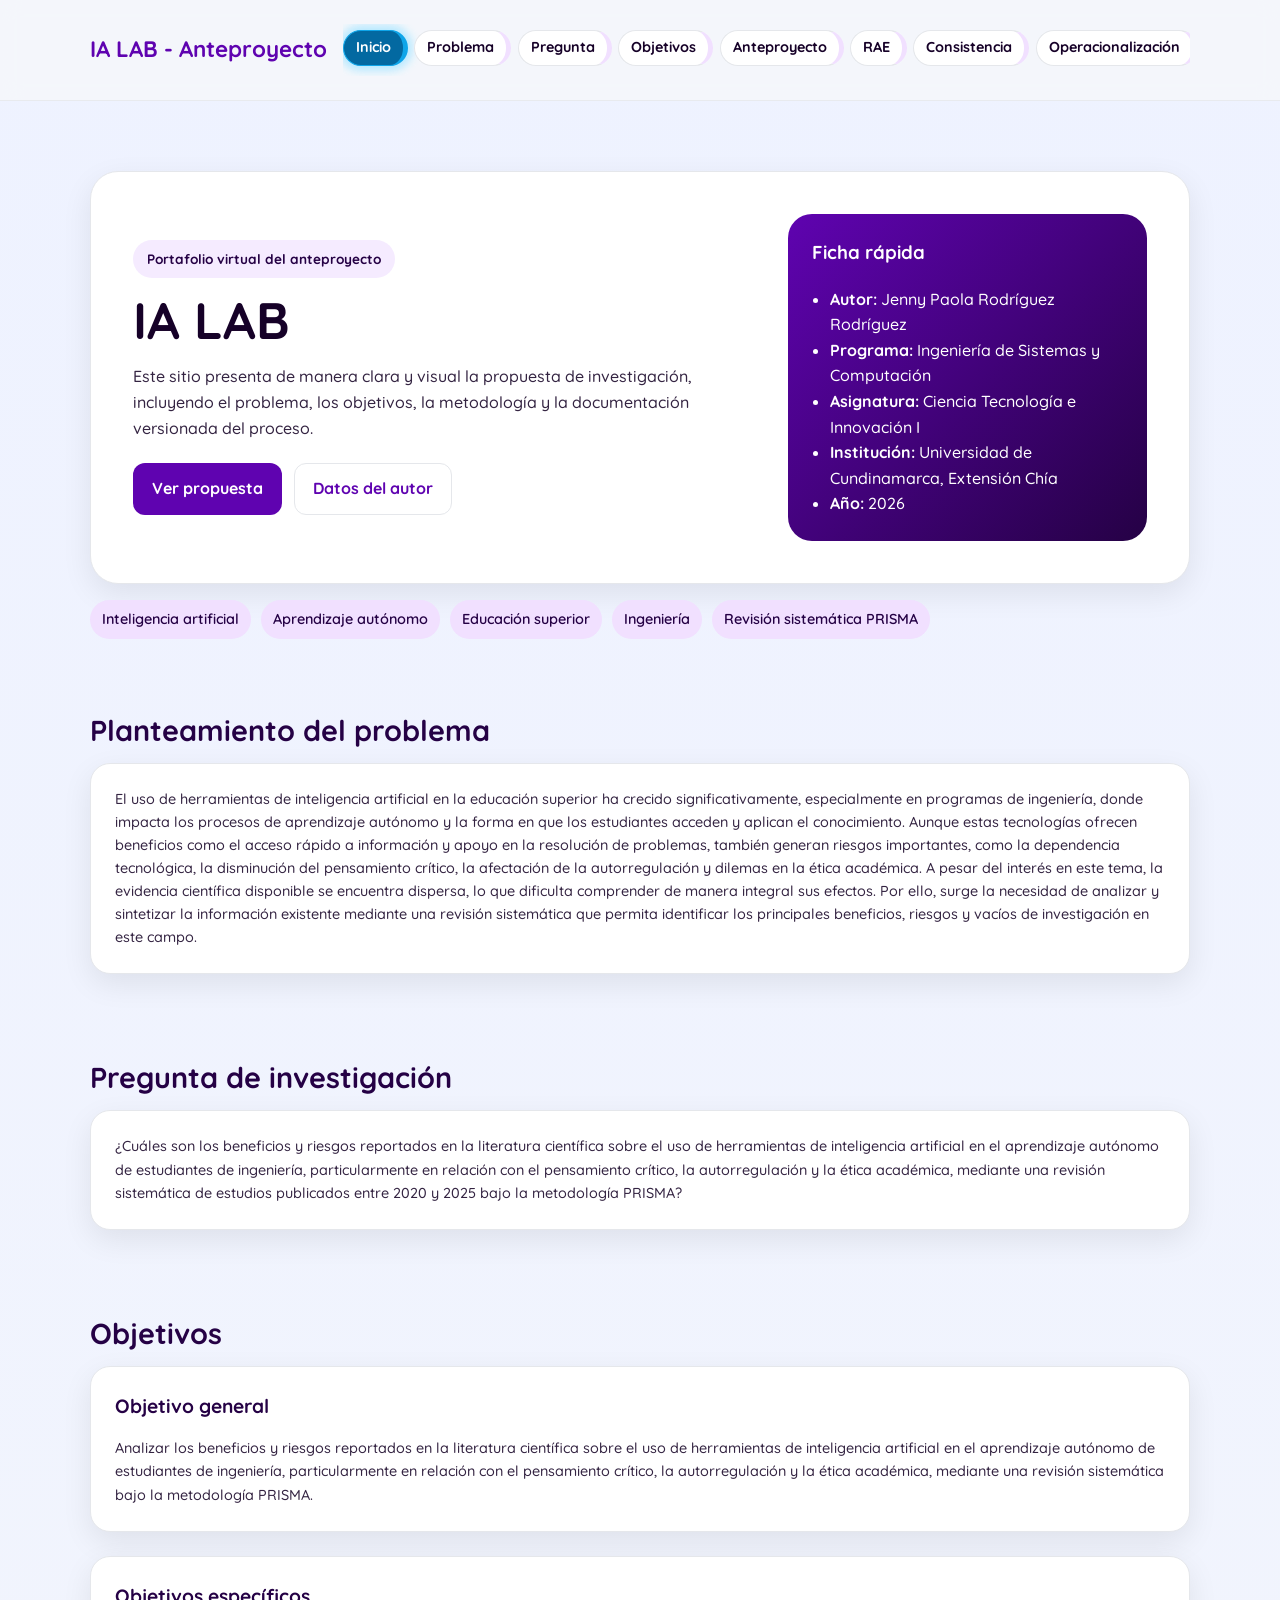
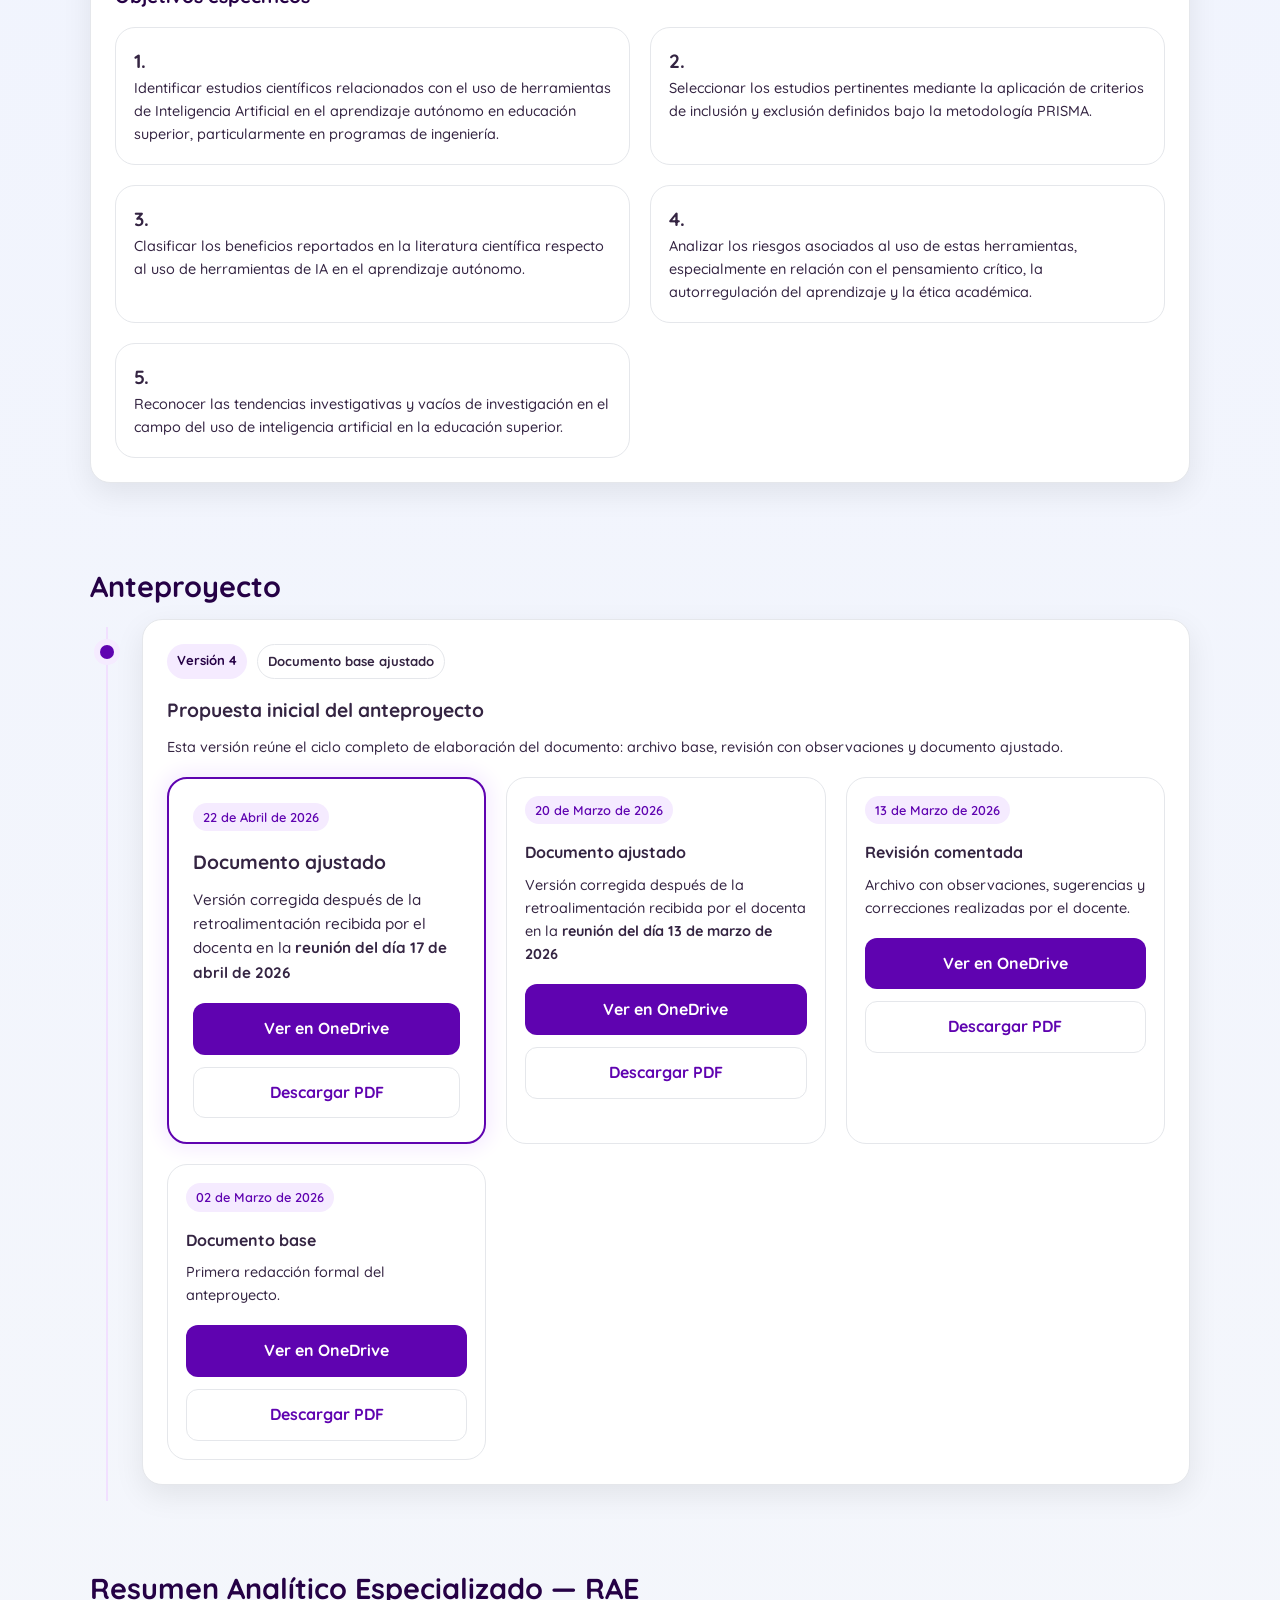
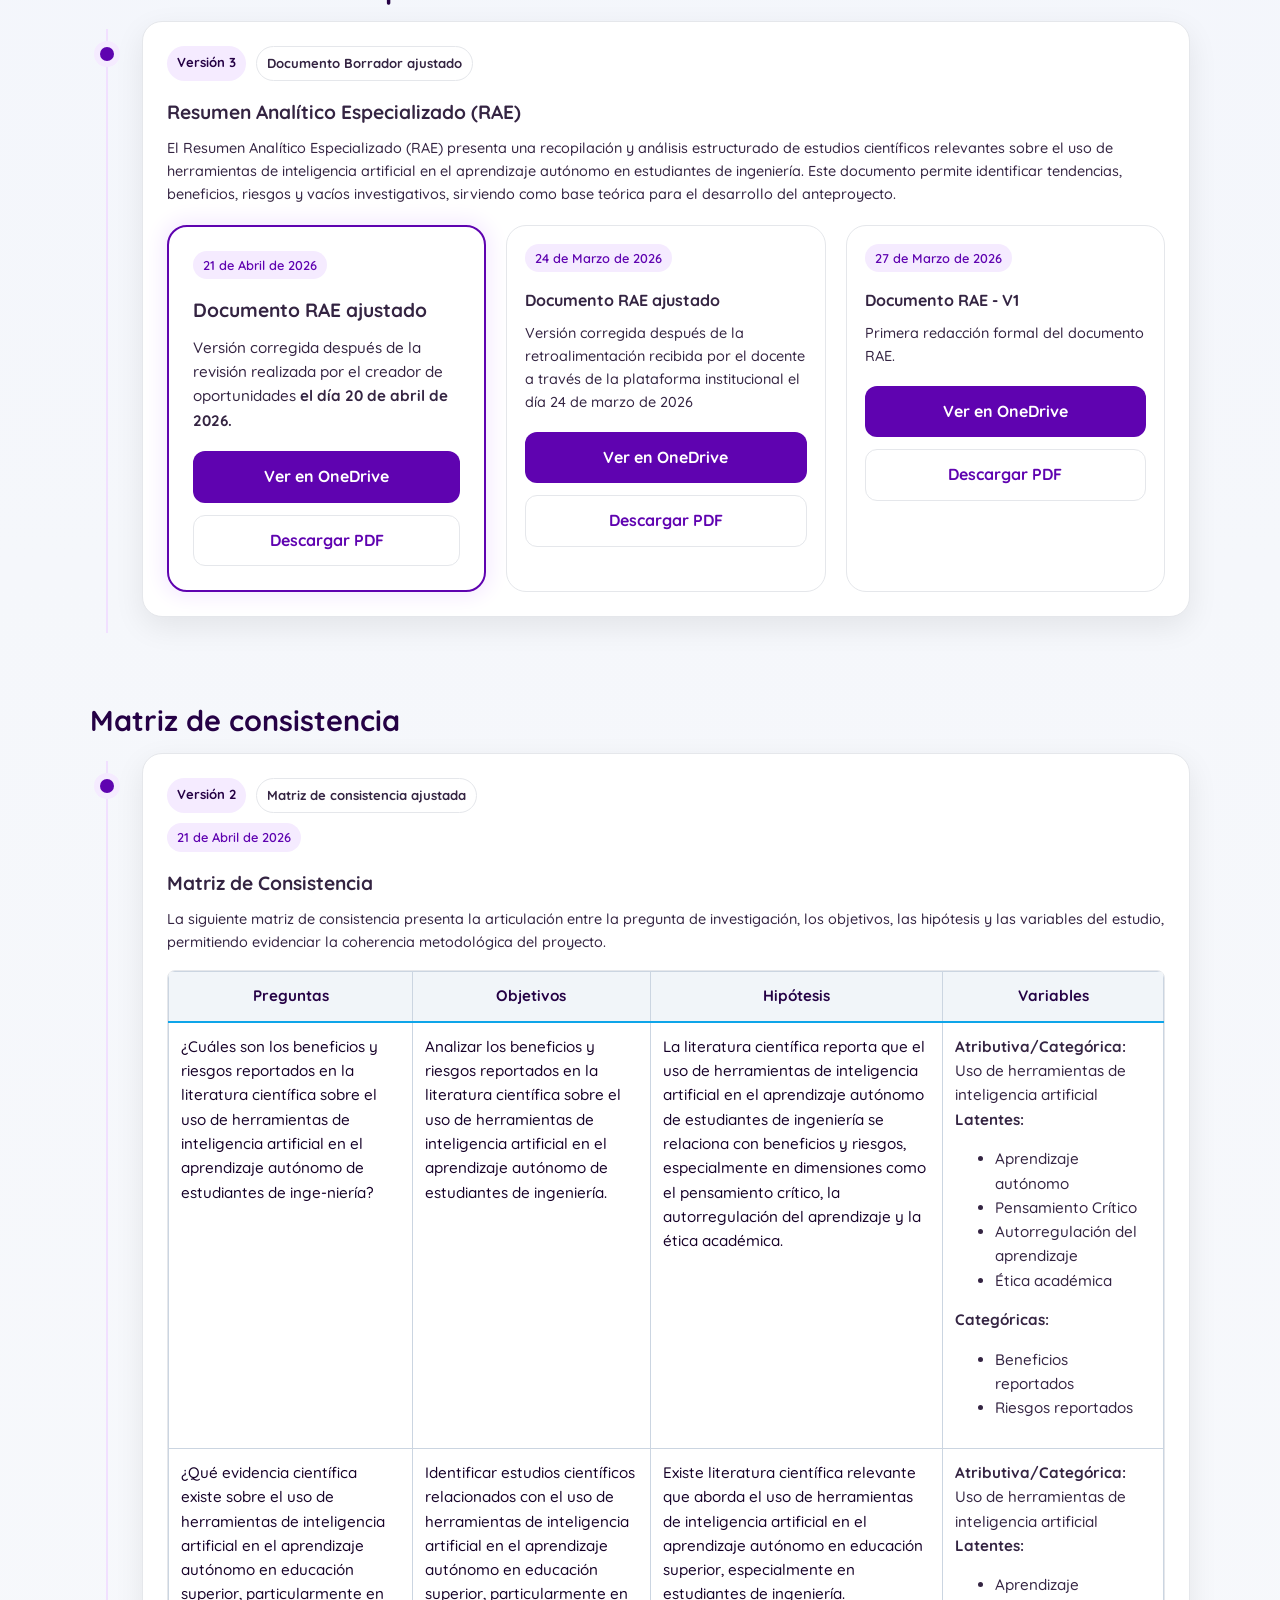
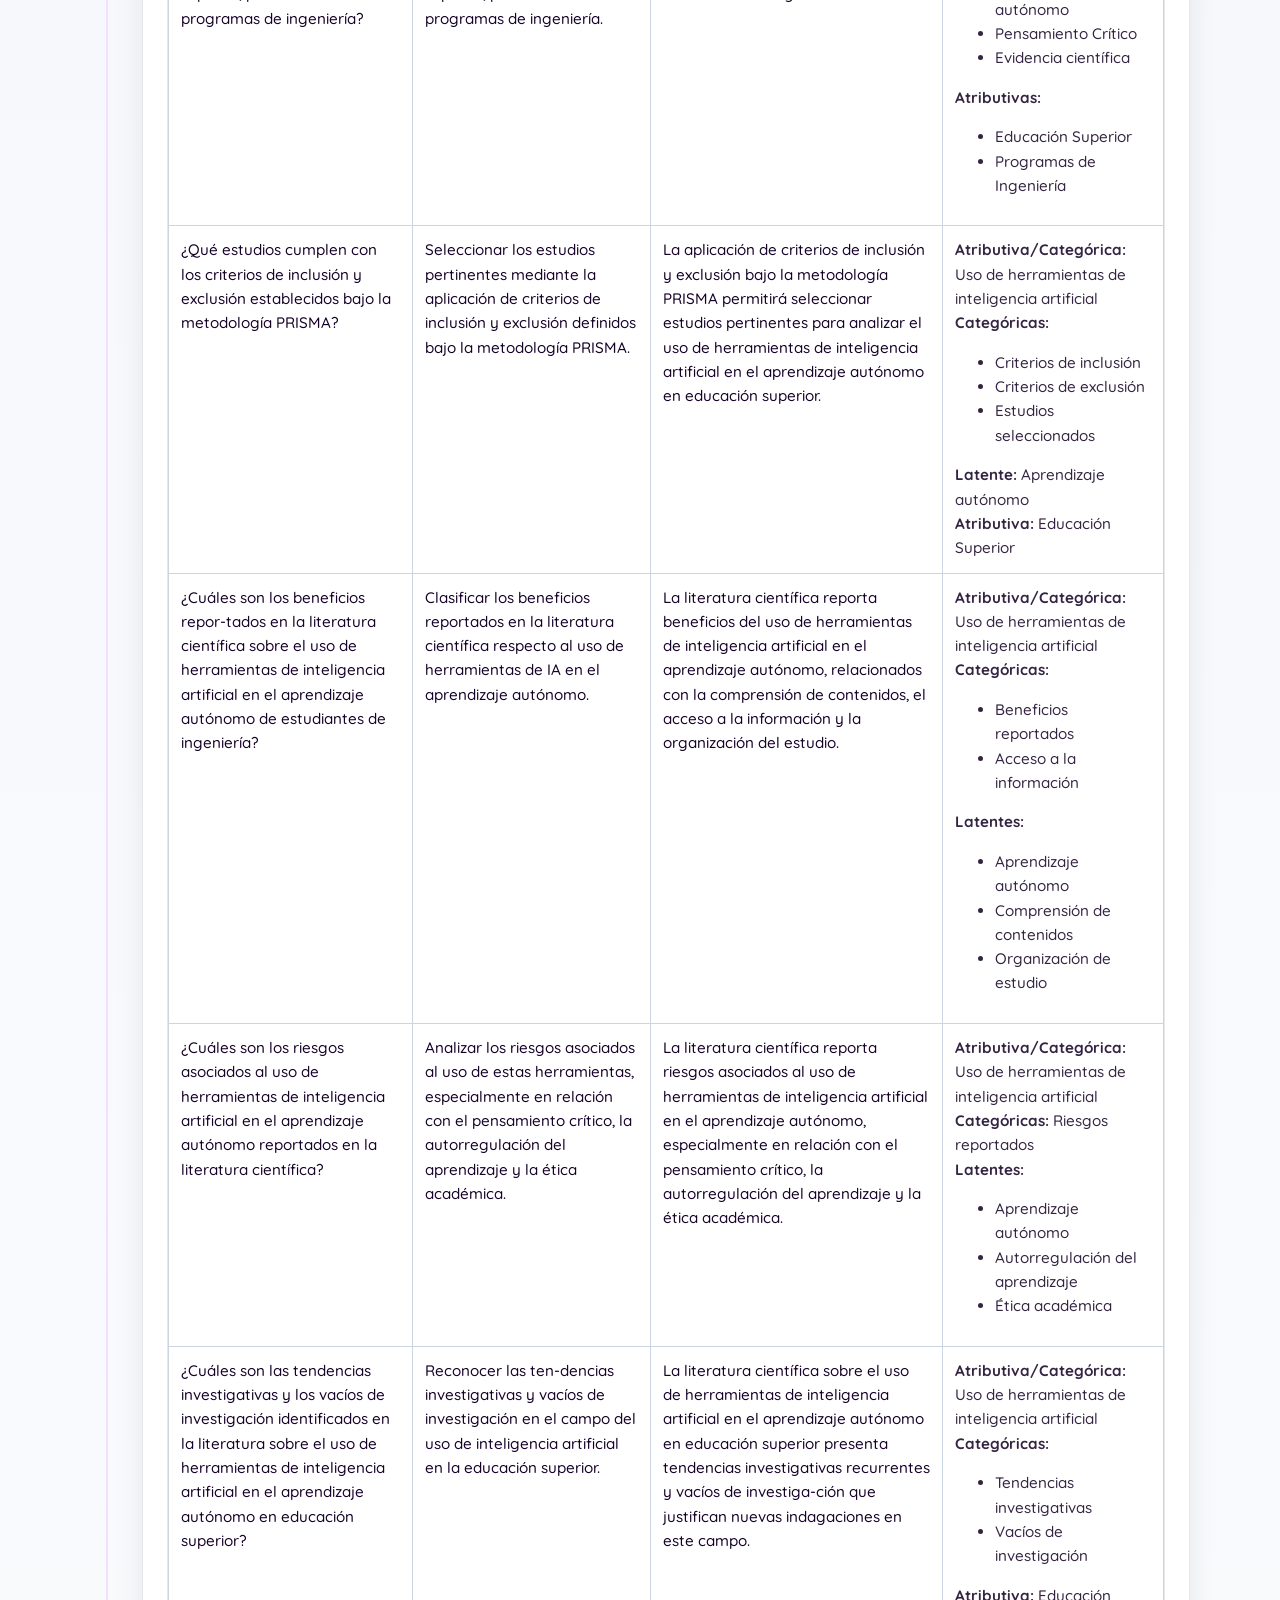
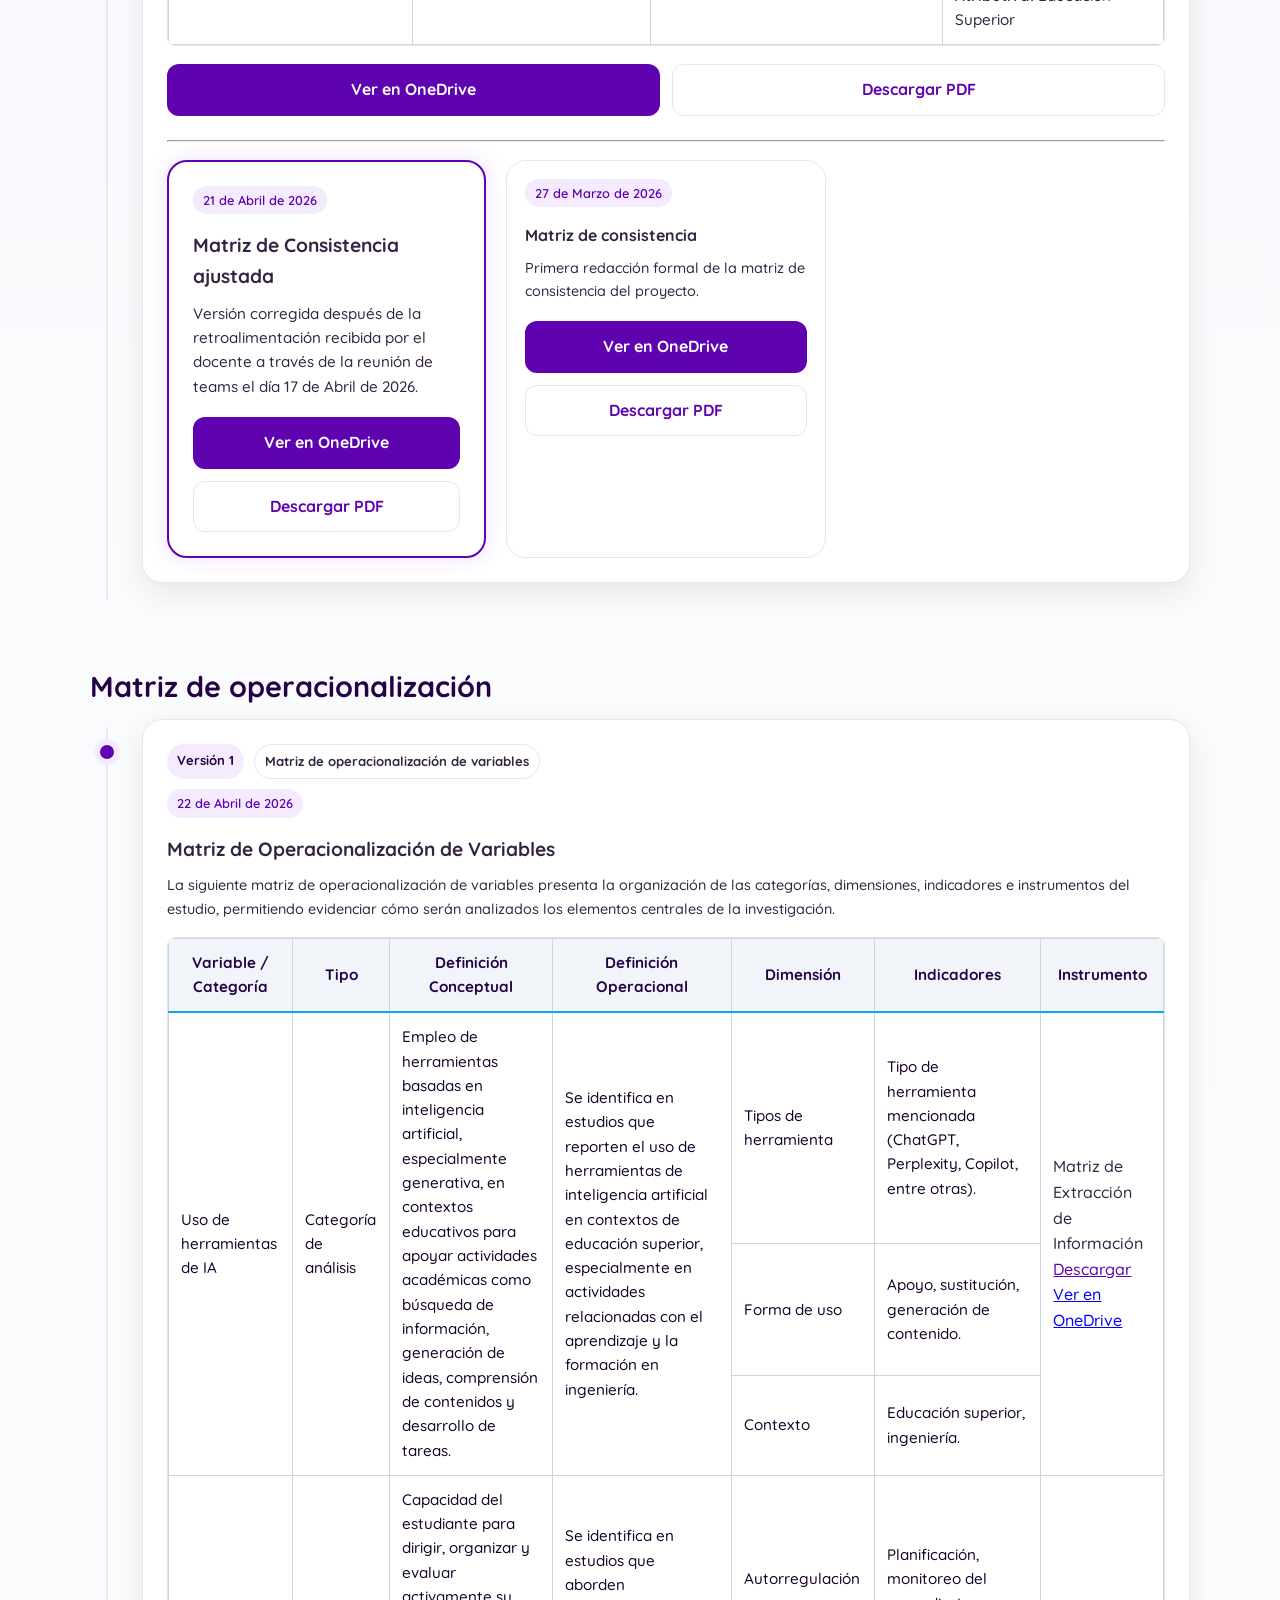
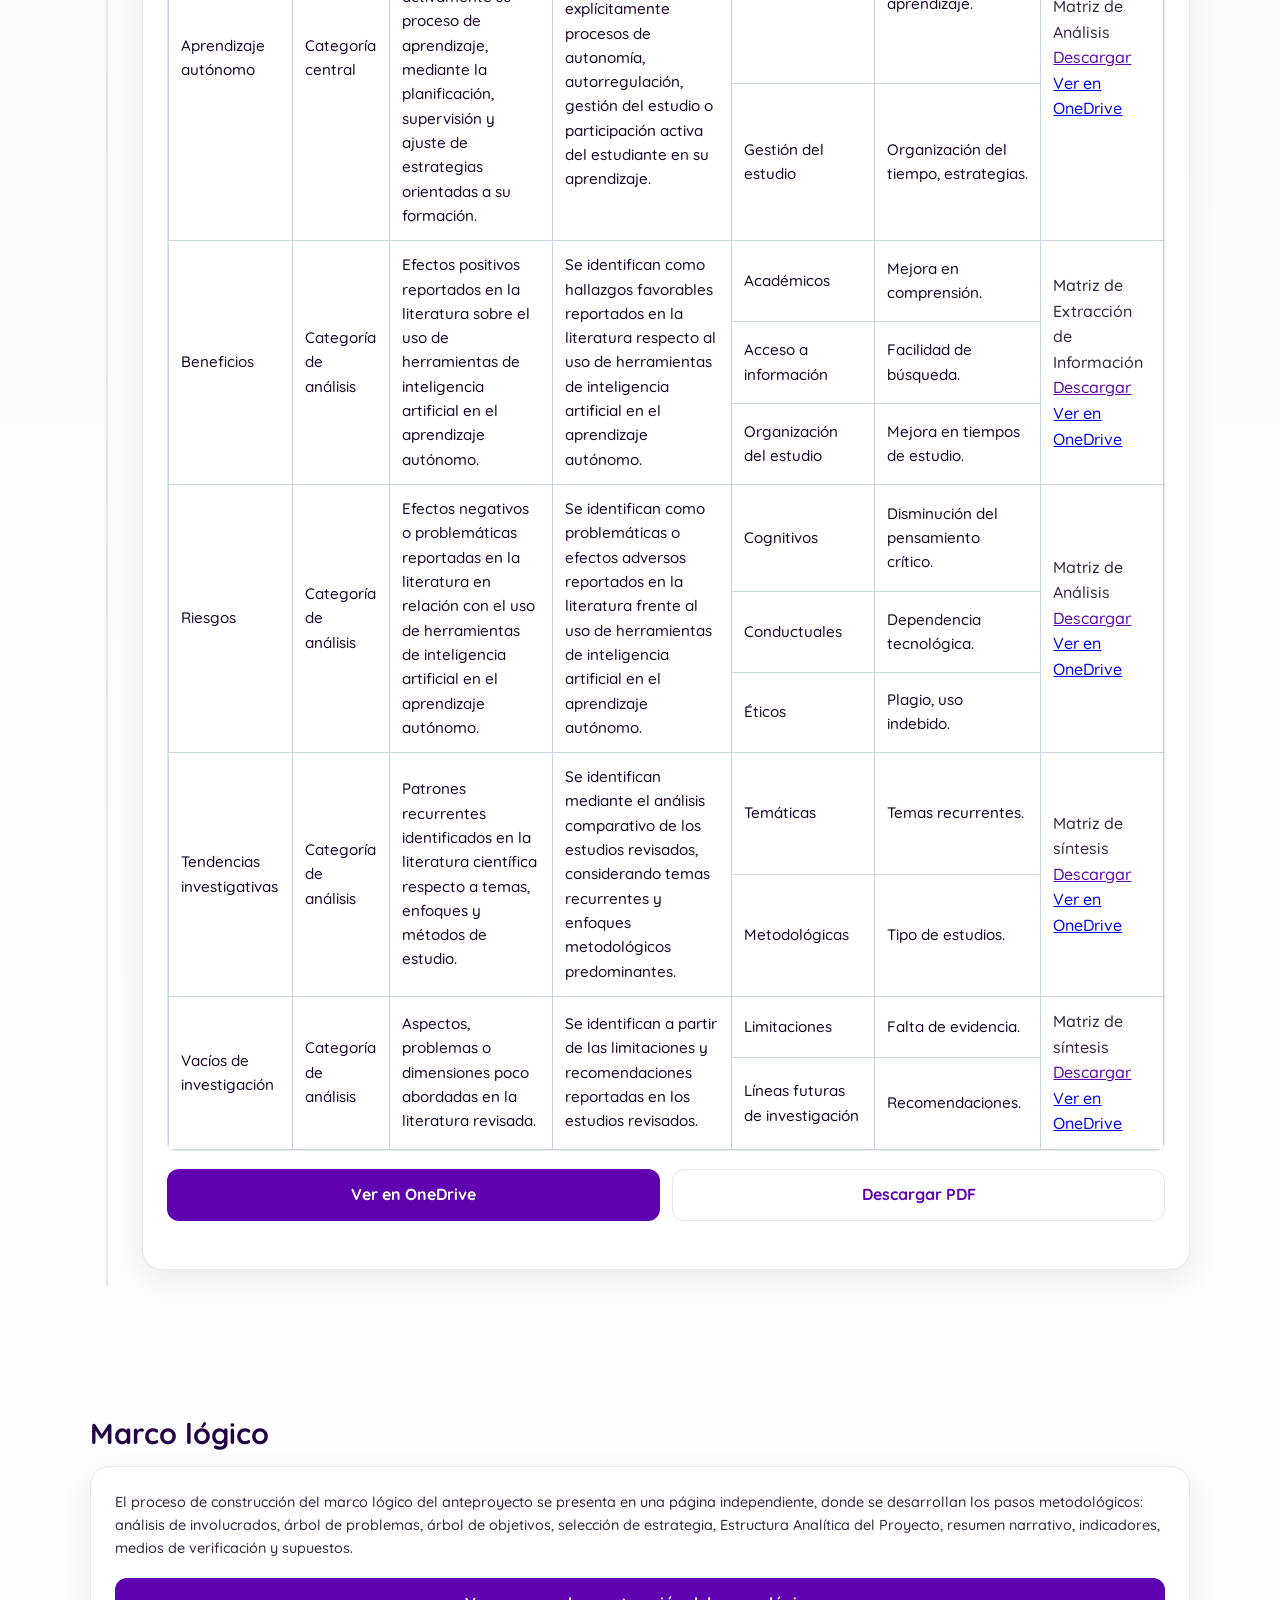
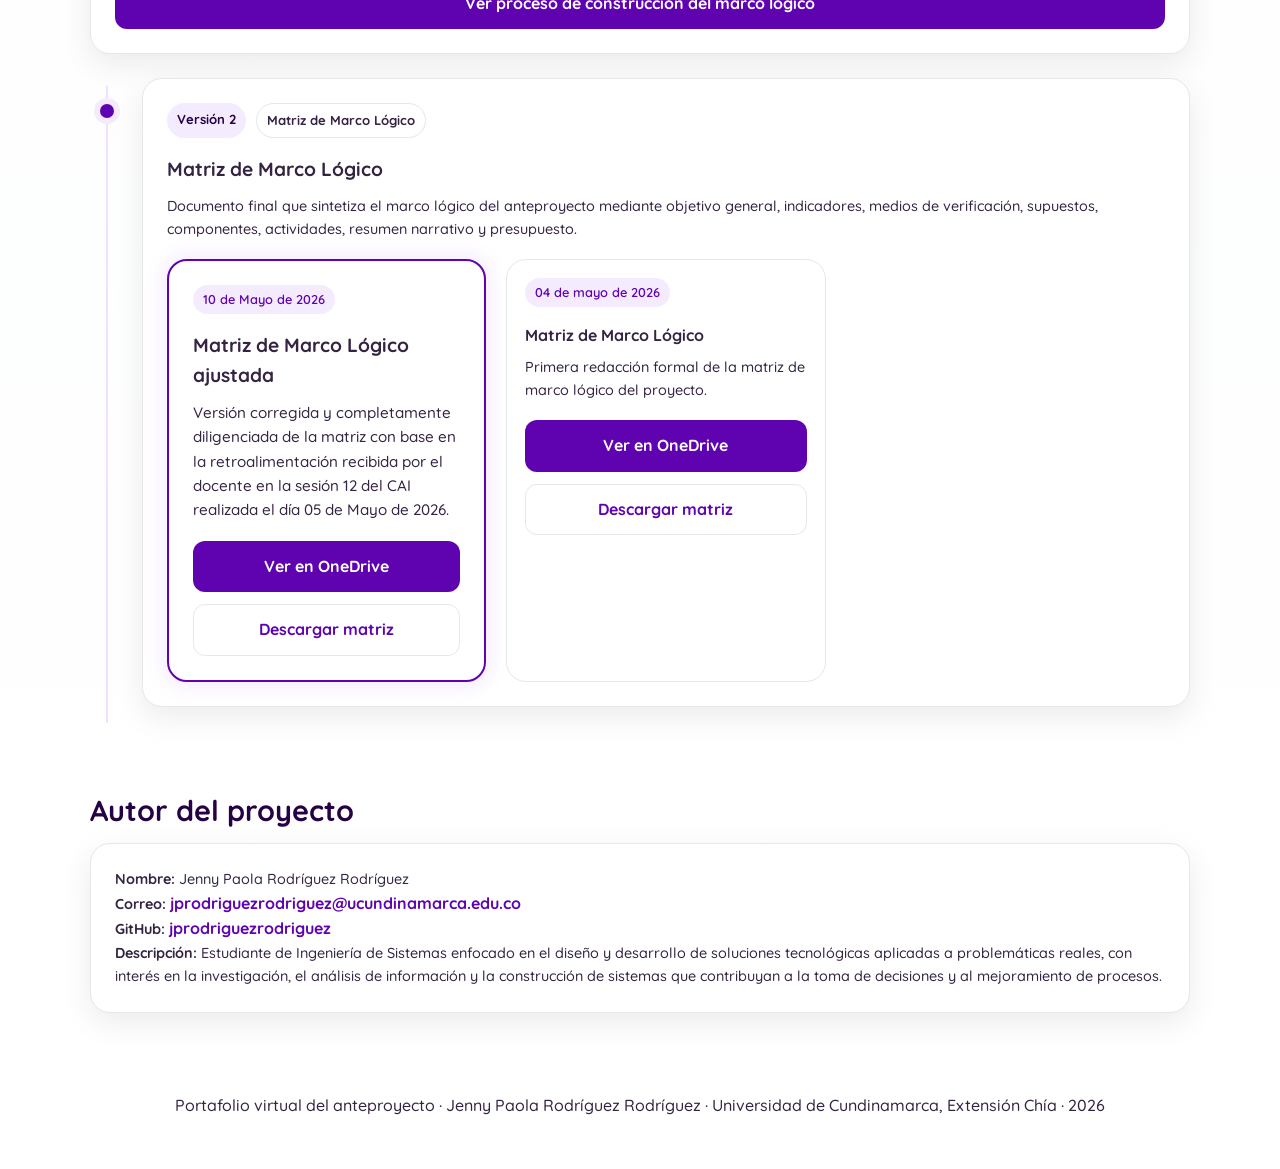
==== commit bfe4f24f: "update: links in portfolio" ====
--- a/index.html
+++ b/index.html
@@ -20,9 +20,14 @@
                 <div class="nav-links">
                     <a href="#inicio">Inicio</a>
                     <a href="#problema">Problema</a>
+                    <a href="#pregunta-investigacion">Pregunta</a>
                     <a href="#objetivos">Objetivos</a>
-                    <a href="#documentos">Documentación</a>
-                    <a href="pages/marco-logico.html">Marco lógico</a>
+                    <a href="#anteproyecto">Anteproyecto</a>
+                    <a href="#rae">RAE</a>
+                    <a href="#matriz-consistencia">Consistencia</a>
+                    <a href="#matriz-operacionalizacion">Operacionalización</a>
+                    <a href="#marco-logico">Marco lógico</a>
+                    <a href="#contacto">Autor</a>
                 </div>
             </nav>
         </div>
@@ -99,6 +104,23 @@
             </div>
         </section>
 
+        <section id="pregunta-investigacion">
+            <div class="container">
+                <h2 class="section-title">Pregunta de investigación</h2>
+
+                <div class="card">
+                    <p>
+                        ¿Cuáles son los beneficios y riesgos reportados en la literatura científica
+                        sobre el uso de herramientas de inteligencia artificial en el aprendizaje
+                        autónomo de estudiantes de ingeniería, particularmente en relación con el
+                        pensamiento crítico, la autorregulación y la ética académica, mediante una
+                        revisión sistemática de estudios publicados entre 2020 y 2025 bajo la
+                        metodología PRISMA?
+                    </p>
+                </div>
+            </div>
+        </section>
+
         <section id="objetivos">
             <div class="container">
                 <h2 class="section-title">Objetivos</h2>
@@ -152,35 +174,10 @@
             </div>
         </section>
 
-        <!-- <section id="metodologia">
+        <section id="anteproyecto">
             <div class="container">
-                <h2 class="section-title">Metodología</h2>
-                <p class="section-text">
-                    Describe el enfoque, tipo de investigación, técnicas e instrumentos que usarás para desarrollar tu
-                    propuesta.
-                </p>
-                <div class="grid">
-                    <div class="card">
-                        <h3>Enfoque</h3>
-                        <p>Cualitativo, cuantitativo o mixto.</p>
-                    </div>
-                    <div class="card">
-                        <h3>Técnicas</h3>
-                        <p>Entrevistas, encuestas, observación, revisión documental, etc.</p>
-                    </div>
-                </div>
-                <div class="pill-list">
-                    <span class="pill">Investigación aplicada</span>
-                    <span class="pill">Recolección de datos</span>
-                    <span class="pill">Análisis</span>
-                    <span class="pill">Propuesta</span>
-                </div>
-            </div>
-        </section> -->
-
-        <section id="documentos">
-            <div class="container">
-                <h2 class="section-title">Documentación del proyecto</h2>
+                <h2 class="section-title">Anteproyecto</h2>
+
                 <div class="doc-timeline">
                     <article class="doc-item">
                         <div class="card">
@@ -276,7 +273,15 @@
                             </div>
                         </div>
                     </article>
-
+                </div>
+            </div>
+        </section>
+
+        <section id="rae">
+            <div class="container">
+                <h2 class="section-title">Resumen Analítico Especializado — RAE</h2>
+
+                <div class="doc-timeline">
                     <article class="doc-item">
                         <div class="card">
                             <div class="doc-meta">
@@ -358,7 +363,15 @@
                             </div>
                         </div>
                     </article>
-
+                </div>
+            </div>
+        </section>
+
+        <section id="matriz-consistencia">
+            <div class="container">
+                <h2 class="section-title">Matriz de consistencia</h2>
+
+                <div class="doc-timeline">
                     <article class="doc-item">
                         <div class="card">
                             <div class="doc-meta">
@@ -376,12 +389,13 @@
                                 la coherencia metodológica del proyecto.
                             </p>
                             <div class="card-table table-responsive">
-                                <table class="custom-table">
+                                <table class="custom-table bordered-table">
                                     <thead>
-                                        <th>Preguntas</th>
-                                        <th>Objetivos</th>
-                                        <th>Hipótesis</th>
-                                        <th>Variables</th>
+                                        <tr>
+                                            <th>Preguntas</th>
+                                            <th>Objetivos</th>
+                                            <th>Hipótesis</th>
+                                            <th>Variables</th>
                                         </tr>
                                     </thead>
                                     <tbody>
@@ -628,7 +642,15 @@
                             </div>
                         </div>
                     </article>
-
+                </div>
+            </div>
+        </section>
+
+        <section id="matriz-operacionalizacion">
+            <div class="container">
+                <h2 class="section-title">Matriz de operacionalización</h2>
+
+                <div class="doc-timeline">
                     <article class="doc-item">
                         <div class="card">
                             <div class="doc-meta">
@@ -650,7 +672,7 @@
                             </p>
 
                             <div class="card-table table-responsive">
-                                <table class="custom-table">
+                                <table class="custom-table bordered-table td-center">
                                     <thead>
                                         <tr>
                                             <th>Variable / Categoría</th>
@@ -938,72 +960,87 @@
                             </div>
                         </div>
                     </article>
-
+                </div>
+            </div>
+        </section>
+
+        <section id="marco-logico">
+            <div class="container">
+                <h2 class="section-title">Marco lógico</h2>
+
+                <div class="card">
+                    <p>
+                        El proceso de construcción del marco lógico del anteproyecto se presenta
+                        en una página independiente, donde se desarrollan los pasos metodológicos:
+                        análisis de involucrados, árbol de problemas, árbol de objetivos, selección
+                        de estrategia, Estructura Analítica del Proyecto, resumen narrativo,
+                        indicadores, medios de verificación y supuestos.
+                    </p>
+
+                    <div class="doc-actions">
+                        <a href="pages/marco-logico.html" class="btn btn-primary">
+                            Ver proceso de construcción del marco lógico
+                        </a>
+                    </div>
+                </div>
+
+                <div class="doc-timeline">
                     <article class="doc-item">
                         <div class="card">
+
                             <div class="doc-meta">
-                                <span class="doc-tag">Marco lógico</span>
-                                <span class="doc-tag doc-tag-outline">Proceso y matriz final</span>
-                            </div>
-
-                            <h3>Marco lógico del anteproyecto</h3>
+                                <span class="doc-tag">Versión 2</span>
+                                <span class="doc-tag doc-tag-outline">Matriz de Marco Lógico</span>
+                            </div>
+
+                            <h3>Matriz de Marco Lógico</h3>
 
                             <p>
-                                Esta sección reúne el desarrollo metodológico del marco lógico del anteproyecto,
-                                incluyendo el proceso de construcción paso a paso y la matriz final diligenciada.
+                                Documento final que sintetiza el marco lógico del anteproyecto mediante
+                                objetivo general, indicadores, medios de verificación, supuestos,
+                                componentes, actividades, resumen narrativo y presupuesto.
                             </p>
 
                             <div class="grid c-columns">
-
-                                <div class="card">
+                                <div class="card main-subcard">
                                     <div class="subcard-meta">
-                                        <span class="subcard-date">Proceso metodológico</span>
-                                    </div>
-
-                                    <h3 class="subcard-title">Proceso de construcción del marco lógico</h3>
-
+                                        <span class="subcard-date">10 de Mayo de 2026</span>
+                                    </div>
+                                    <h3 class="subcard-title">Matriz de Marco Lógico ajustada</h3>
                                     <p class="subcard-description">
-                                        Desarrollo paso a paso del marco lógico del anteproyecto: análisis de
-                                        involucrados,
-                                        árbol de problemas, árbol de objetivos, selección de estrategia, EAP y resumen
-                                        narrativo.
+                                        Versión corregida y completamente diligenciada de la matriz
+                                        con base en la retroalimentación recibida por el docente en la sesión 12 del CAI
+                                        realizada el día 05 de Mayo de 2026.
                                     </p>
-
-                                    <ul>
-                                        <li>Análisis de involucrados</li>
-                                        <li>Árbol de problemas y árbol de objetivos</li>
-                                        <li>Estructura Analítica del Proyecto y resumen narrativo</li>
-                                    </ul>
-
                                     <div class="doc-actions">
-                                        <a href="pages/marco-logico.html" class="btn btn-primary">
-                                            Ver proceso
+                                        <a href="https://mailunicundiedu-my.sharepoint.com/:w:/g/personal/jprodriguezrodriguez_ucundinamarca_edu_co/IQDked68vyl7R4EfJQdg9d-2AWc3aY8pnrIIeyVbxsgd6cY?e=w3fqRc"
+                                            target="_blank" class="btn btn-primary">
+                                            Ver en OneDrive
+                                        </a>
+
+                                        <a href="documents/RodriguezRodriguezJennyPaola_MatrizMarcoLogico_V2.docx"
+                                            download="RodriguezRodriguezJennyPaola_MatrizMarcoLogico_V2.docx"
+                                            class="btn btn-secondary">
+                                            Descargar matriz
                                         </a>
                                     </div>
                                 </div>
-                                <div class="card">
+                                <div class="card subcard">
                                     <div class="subcard-meta">
-                                        <span class="subcard-date">Producto final</span>
+                                        <span class="subcard-date">04 de mayo de 2026</span>
                                     </div>
 
                                     <h3 class="subcard-title">Matriz de Marco Lógico</h3>
-
                                     <p class="subcard-description">
-                                        Documento final que sintetiza el marco lógico del anteproyecto mediante
-                                        objetivos,
-                                        indicadores, medios de verificación, supuestos, componentes, actividades y
-                                        resumen narrativo.
+                                        Primera redacción formal de la matriz de marco lógico del proyecto.
                                     </p>
-
-                                    <ul>
-                                        <li>Objetivo general e indicadores</li>
-                                        <li>Componentes y actividades</li>
-                                        <li>Resumen narrativo del proyecto</li>
-                                    </ul>
 
                                     <div class="doc-actions">
                                         <a href="https://mailunicundiedu-my.sharepoint.com/:w:/g/personal/jprodriguezrodriguez_ucundinamarca_edu_co/IQAOlQxfL2byQIQAJGbuAnrXAYASv8-BokNJk-QnkqHKb3o?e=p4NT8i"
-                                            target="_blank" class="btn btn-primary">Ver en OneDrive</a>
+                                            target="_blank" class="btn btn-primary">
+                                            Ver en OneDrive
+                                        </a>
+
                                         <a href="documents/RodriguezRodriguezJennyPaola_MatrizMarcoLogico_V1.docx"
                                             download="RodriguezRodriguezJennyPaola_MatrizMarcoLogico_V1.docx"
                                             class="btn btn-secondary">
@@ -1017,6 +1054,83 @@
                 </div>
             </div>
         </section>
+
+        <section id="contacto">
+            <div class="container">
+                <h2 class="section-title">Autor del proyecto</h2>
+                <div class="card">
+                    <p><strong>Nombre:</strong> Jenny Paola Rodríguez Rodríguez</p>
+                    <p>
+                        <strong>Correo:</strong>
+                        <a
+                            href="mailto:jprodriguezrodriguez@ucundinamarca.edu.co">jprodriguezrodriguez@ucundinamarca.edu.co</a>
+                    </p>
+                    <p>
+                        <strong>GitHub:</strong>
+                        <a href="https://github.com/jprodriguezrodriguez" target="_blank">jprodriguezrodriguez</a>
+                    </p>
+                    <p>
+                        <strong>Descripción:</strong> Estudiante de Ingeniería de Sistemas
+                        enfocado en el diseño y desarrollo de soluciones tecnológicas
+                        aplicadas a problemáticas reales, con interés en la investigación,
+                        el análisis de información y la construcción de sistemas que
+                        contribuyan a la toma de decisiones y al mejoramiento de procesos.
+                    </p>
+                </div>
+            </div>
+        </section>
+
+        <footer>
+            <div class="container">
+                Portafolio virtual del anteproyecto · Jenny Paola Rodríguez Rodríguez ·
+                Universidad de Cundinamarca, Extensión Chía · 2026
+            </div>
+        </footer>
+        <script>
+            const sections = document.querySelectorAll("main section[id]");
+            const navLinks = document.querySelectorAll(".nav-links a[href^='#']");
+
+            let lastActiveId = "";
+
+            const setActiveLink = () => {
+                let currentSection = "";
+
+                sections.forEach((section) => {
+                    const sectionTop = section.offsetTop - 170;
+
+                    if (window.scrollY >= sectionTop) {
+                        currentSection = section.getAttribute("id");
+                    }
+                });
+
+                if (currentSection === lastActiveId) return;
+
+                lastActiveId = currentSection;
+
+                navLinks.forEach((link) => {
+                    const href = link.getAttribute("href");
+                    const isActive = href === `#${currentSection}`;
+
+                    link.classList.toggle("active", isActive);
+
+                    if (isActive) {
+                        link.setAttribute("aria-current", "true");
+
+                        link.scrollIntoView({
+                            behavior: "smooth",
+                            inline: "center",
+                            block: "nearest"
+                        });
+                    } else {
+                        link.removeAttribute("aria-current");
+                    }
+                });
+            };
+
+            window.addEventListener("scroll", setActiveLink);
+            window.addEventListener("load", setActiveLink);
+        </script>   
+    </main>
 </body>
 
 </html>
--- a/css/main.css
+++ b/css/main.css
@@ -20,6 +20,7 @@
       --table-border: #e2e8f0;
       --table-row-hover: #f8fafc;
       --table-accent: #0ea5e9;
+      --accent-shadow: 0 0 8px 5px #b8e9ff;
   }
 
   * {
@@ -74,29 +75,134 @@
 
   nav {
       display: flex;
+      align-items: center;
       justify-content: space-between;
+      gap: 1rem;
+  }
+
+  .brand {
+      flex: 0 0 auto;
+      white-space: nowrap;
+  }
+
+  nav {
+      display: flex;
       align-items: center;
-      gap: 16px;
-      flex-wrap: wrap;
+      gap: 1rem;
   }
 
   .brand {
-      font-size: 1.1rem;
+      flex: 0 0 auto;
+      white-space: nowrap;
+      font-weight: 800;
+      color: var(--primary);
+      font-size: 1.4rem;
+  }
+
+  .nav-links {
+      flex: 1 1 auto;
+      min-width: 0;
+      display: flex;
+      align-items: center;
+      justify-content: flex-start;
+      gap: 0.4rem;
+      flex-wrap: nowrap;
+      overflow-x: auto;
+      overflow-y: hidden;
+      padding: 0.35rem 1rem 0.65rem 0;
+      scroll-behavior: smooth;
+      scrollbar-width: thin;
+      scroll-padding-inline: 1rem;
+  }
+
+  .nav-links::after {
+      content: "";
+      flex: 0 0 0.5rem;
+  }
+
+  .nav-links a {
+      flex: 0 0 auto;
+      display: inline-flex;
+      align-items: center;
+      justify-content: center;
+      min-height: 36px;
+      padding: 0.45rem 0.75rem;
+      background: var(--card);
+      border: 1px solid var(--border);
+      border-right: 5px solid var(--bg-pill);
+      border-radius: 100px;
+      color: var(--text);
+      text-decoration: none;
+      font-size: 0.9rem;
       font-weight: 700;
+      line-height: 1;
+      white-space: nowrap;
+      transition: background 0.2s ease, color 0.2s ease, border-color 0.2s ease, transform 0.2s ease, box-shadow 0.2s ease;
+  }
+
+  .nav-links a:hover {
+      background: var(--bg-badge);
+      border-color: var(--bg-pill);
+      border-right-color: var(--primary);
       color: var(--primary-dark);
+      transform: translateY(-1px);
+      box-shadow: 0 6px 18px rgba(95, 3, 176, 0.08);
+  }
+
+  .nav-links a.active,
+  .nav-links a[aria-current="true"] {
+      background: var(--accent-dark);
+      border-color: var(--accent);
+      border-right-color: var(--accent);
+      color: var(--card);
+      box-shadow: var(--accent-shadow);
+  }
+
+  @media (max-width: 900px) {
+      nav {
+          flex-direction: column;
+          align-items: flex-start;
+      }
+
+      .nav-links {
+          width: 100%;
+          max-width: 100%;
+      }
+
+      .nav-links a {
+          font-size: 0.85rem;
+          min-height: 34px;
+          padding: 0.4rem 0.65rem;
+      }
   }
 
   .nav-links {
-      display: flex;
-      gap: 14px;
-      flex-wrap: wrap;
-  }
-
-  .nav-links a {
-      text-decoration: none;
-      color: var(--text);
-      font-size: 0.95rem;
-      font-weight: 600;
+      scrollbar-width: thin;
+      scrollbar-color: var(--primary) transparent;
+  }
+
+  .nav-links::-webkit-scrollbar {
+      height: 6px;
+  }
+
+  .nav-links::-webkit-scrollbar-track {
+      background: transparent;
+      border-radius: 999px;
+  }
+
+  .nav-links::-webkit-scrollbar-thumb {
+      background: var(--accent);
+      border-radius: 999px;
+      border: 1px solid var(--card);
+  }
+
+  .nav-links::-webkit-scrollbar-thumb:hover {
+      background: var(--accent);
+  }
+
+  .nav-links::-webkit-scrollbar-thumb {
+      background: var(--accent);
+      border-radius: 999px;
   }
 
   .hero {
@@ -219,6 +325,7 @@
 
   section {
       padding: 28px 0;
+      scroll-margin-top: 110px;
   }
 
   .section-title {
@@ -271,6 +378,11 @@
 
   /* Móvil */
   @media (max-width: 640px) {
+      section {
+          padding: 28px 0;
+          scroll-margin-top: 170px;
+      }
+
       .c-columns {
           grid-template-columns: 1fr;
       }
@@ -507,6 +619,7 @@
       background: var(--table-head);
   }
 
+  .bordered-table th,
   .custom-table th {
       text-align: left;
       padding: 12px;
@@ -531,6 +644,61 @@
 
   .custom-table tr:hover {
       background: var(--table-row-hover);
+  }
+
+  .bordered-table {
+      width: 100%;
+      border-collapse: collapse;
+      border: 1px solid #cbd5e1;
+  }
+
+  .bordered-table th,
+  .bordered-table td {
+      border: 1px solid #cbd5e1 !important;
+  }
+
+  .bordered-table th,
+  .custom-table th {
+      border-bottom: 2px solid var(--table-accent) !important;
+  }
+
+  .bordered-table thead th {
+      text-align: center;
+      vertical-align: middle;
+  }
+
+  .bordered-table td {
+      vertical-align: top;
+  }
+
+  .bordered-table.td-center td {
+      vertical-align: middle;
+  }
+
+  .bordered-table.td-left td {
+      text-align: left;
+      vertical-align: middle;
+  }
+
+  .bordered-table tbody tr:last-child td {
+      border-bottom: 1px solid #cbd5e1 !important;
+  }
+
+  .bordered-table td[data-label="Cuantitativo Final"],
+  .bordered-table td[data-label="Cuantitativo Intermedio"],
+  .bordered-table td[data-label="Cuantitativo Proxy"],
+  .bordered-table td[data-label="Cualitativo Final"],
+  .bordered-table td[data-label="Cualitativo Intermedio"],
+  .bordered-table td[data-label="Cualitativo Proxy"] {
+      text-align: center;
+      vertical-align: middle;
+      font-weight: 800;
+      color: var(--accent-dark);
+  }
+
+  .bordered-table.quantity th:nth-child(7),
+  .bordered-table.quantity td:nth-child(7) {
+      border-left: 2px solid var(--table-accent) !important;
   }
 
   .card-table {
@@ -707,9 +875,15 @@
 
   .image-modal__scroll img {
       display: block;
-      width: 1500px;
-      max-width: none;
-      min-height: 100%;
+      min-width: 700px;
+      width: 2400px;
+  }
+
+  .image-modal__scroll img.vertical-img {
+      display: block;
+      min-width: 700px;
+      width: 1100px;
+      margin: 0 auto;
   }
 
   #marco-logico {
@@ -733,6 +907,10 @@
 
       .image-card figcaption {
           font-size: 0.78rem;
+      }
+
+      .image-modal__scroll img {
+          min-height: 98vh;
       }
 
       .card-table {
@@ -808,6 +986,14 @@
       .custom-table tr:hover {
           background: #fff;
       }
+
+      .bordered-table,
+      .bordered-table td,
+      .bordered-table tbody tr:last-child td,
+      .bordered-table.quantity td:nth-child(7),
+      .bordered-table th {
+          border: none !important;
+      }
   }
 
   @media (max-width: 1000px) {
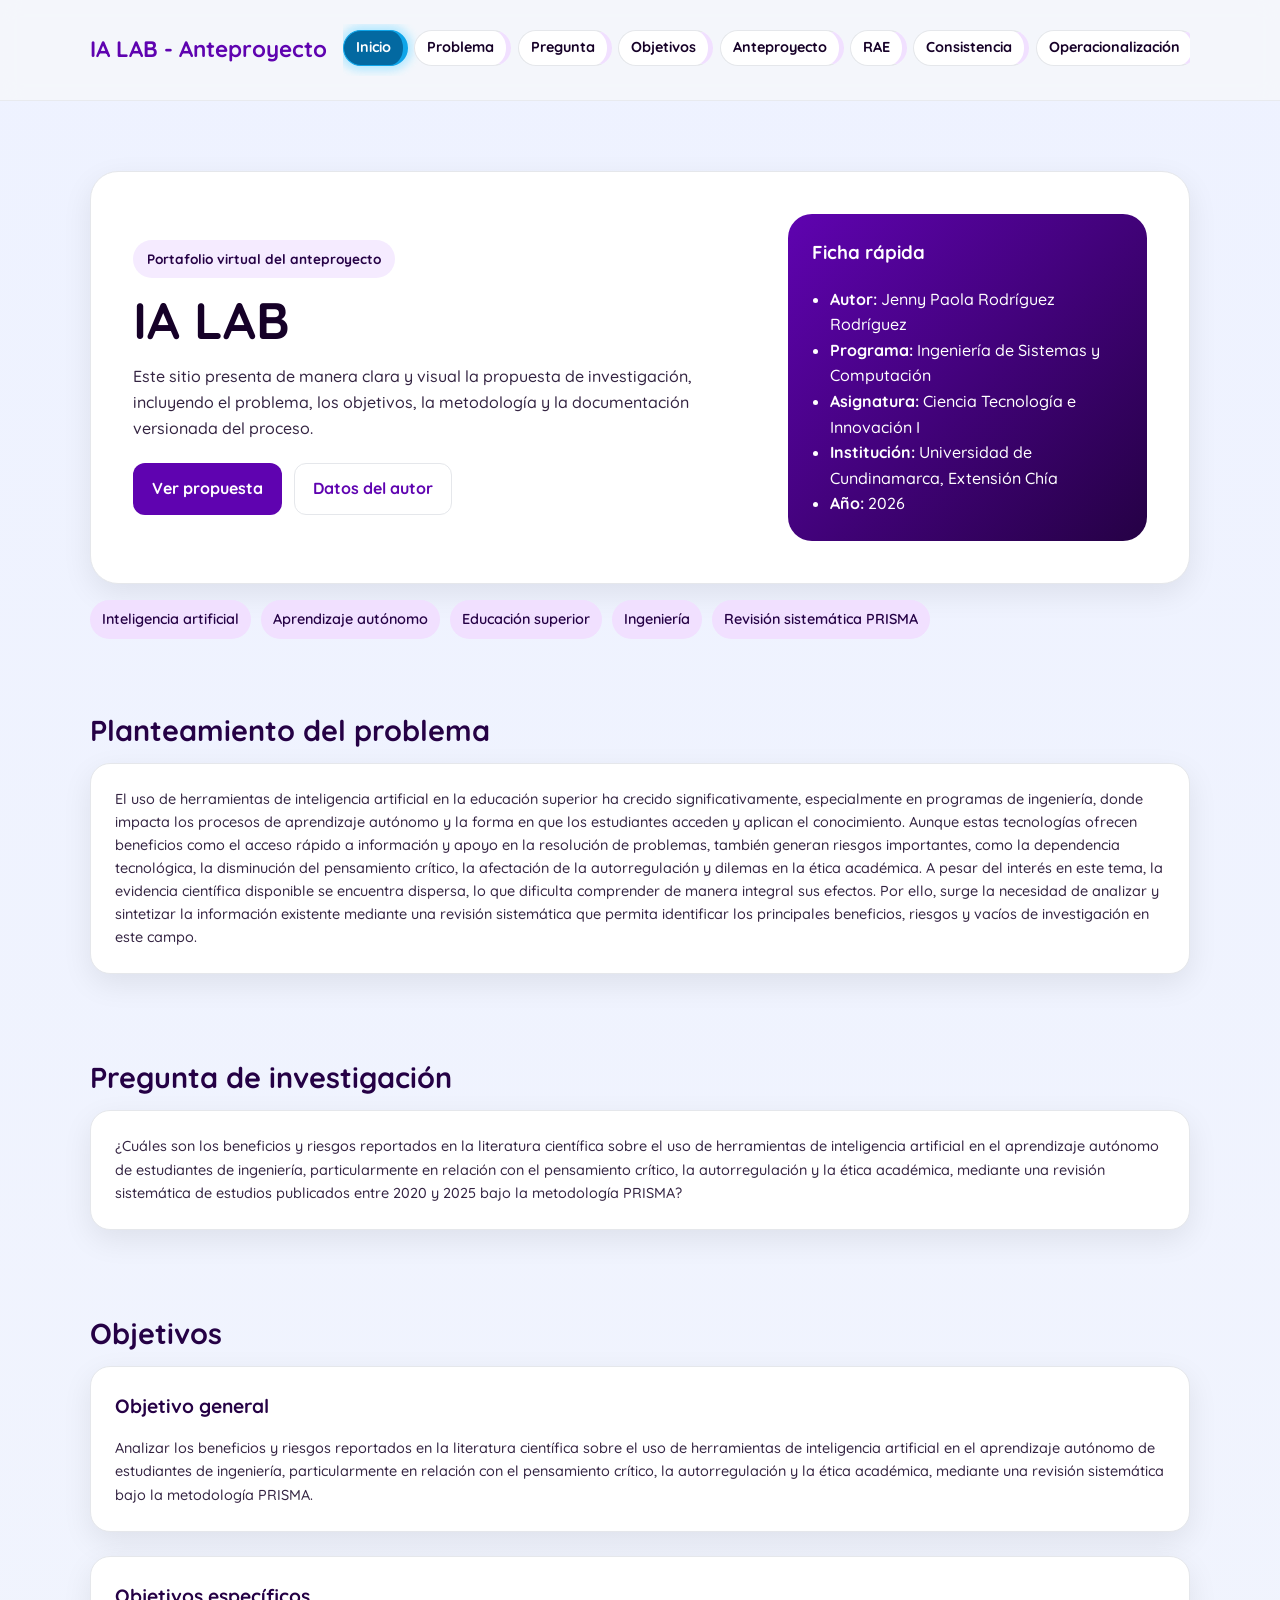
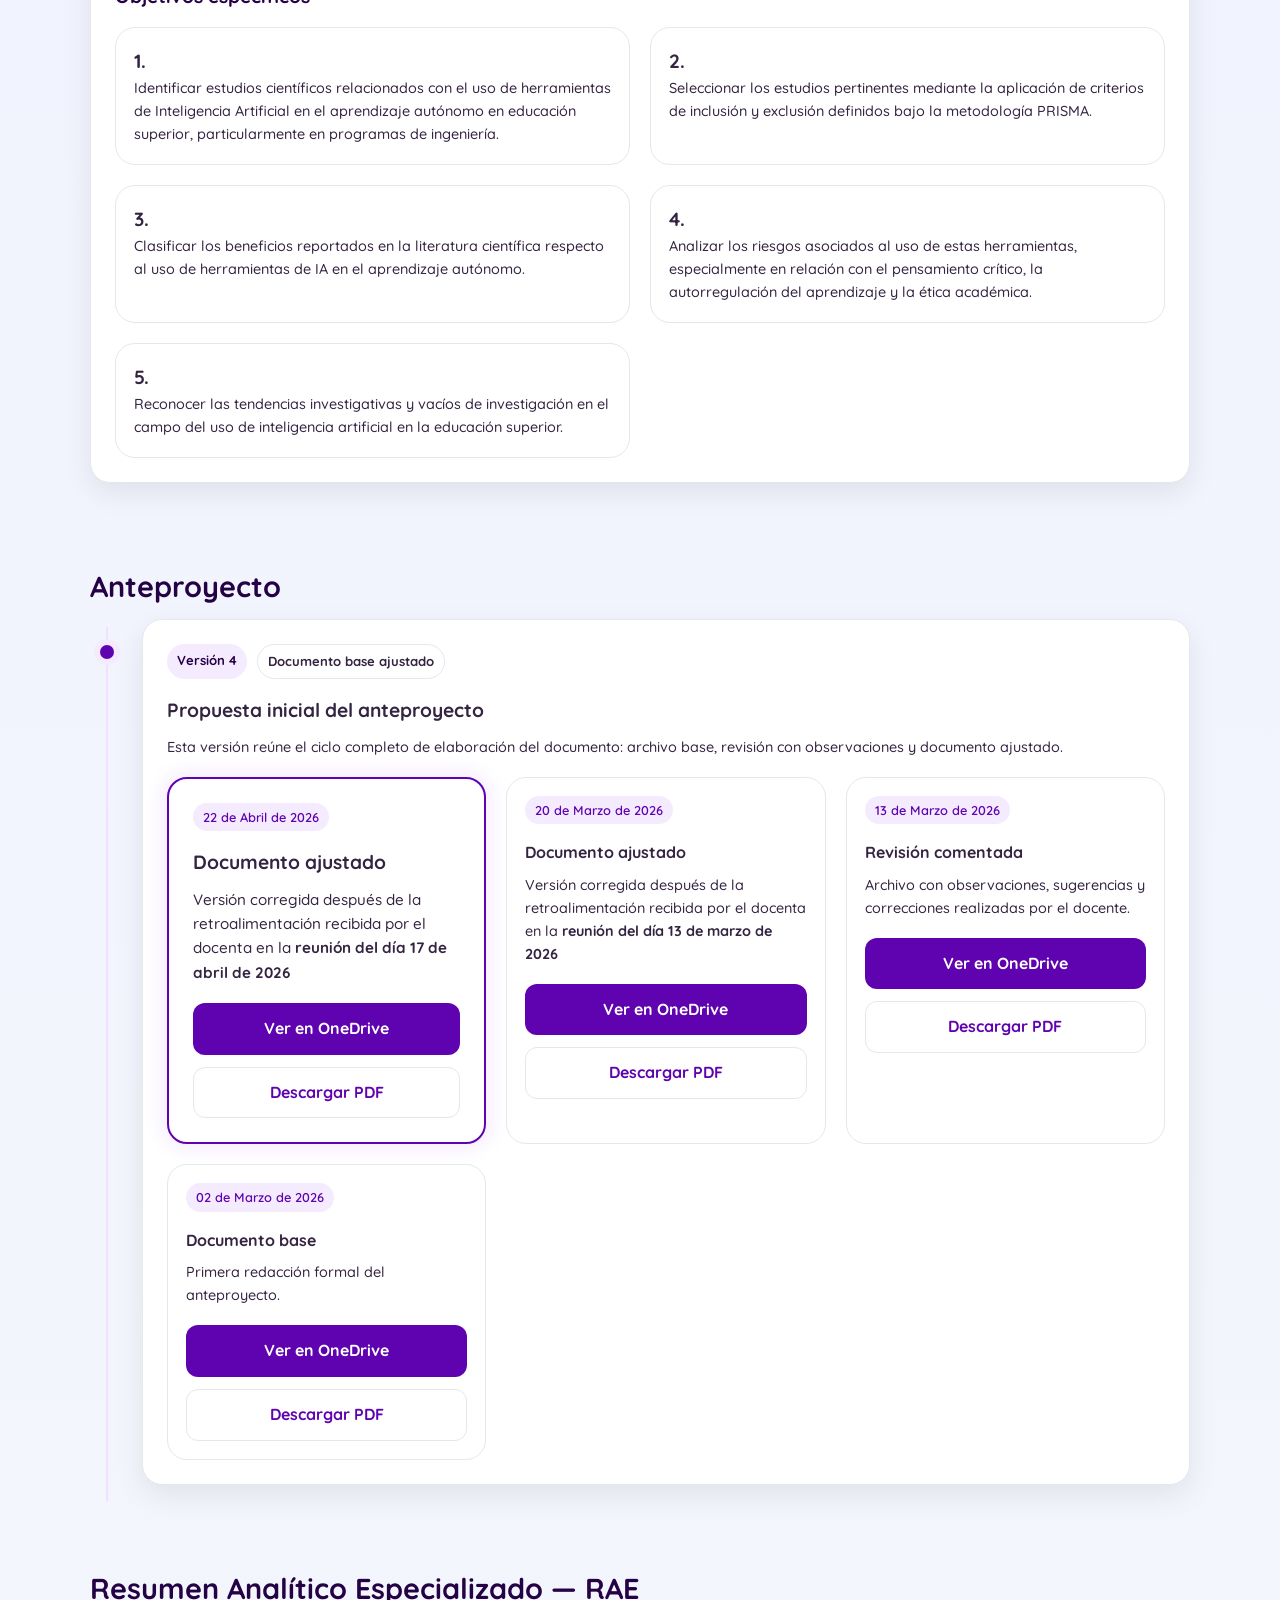
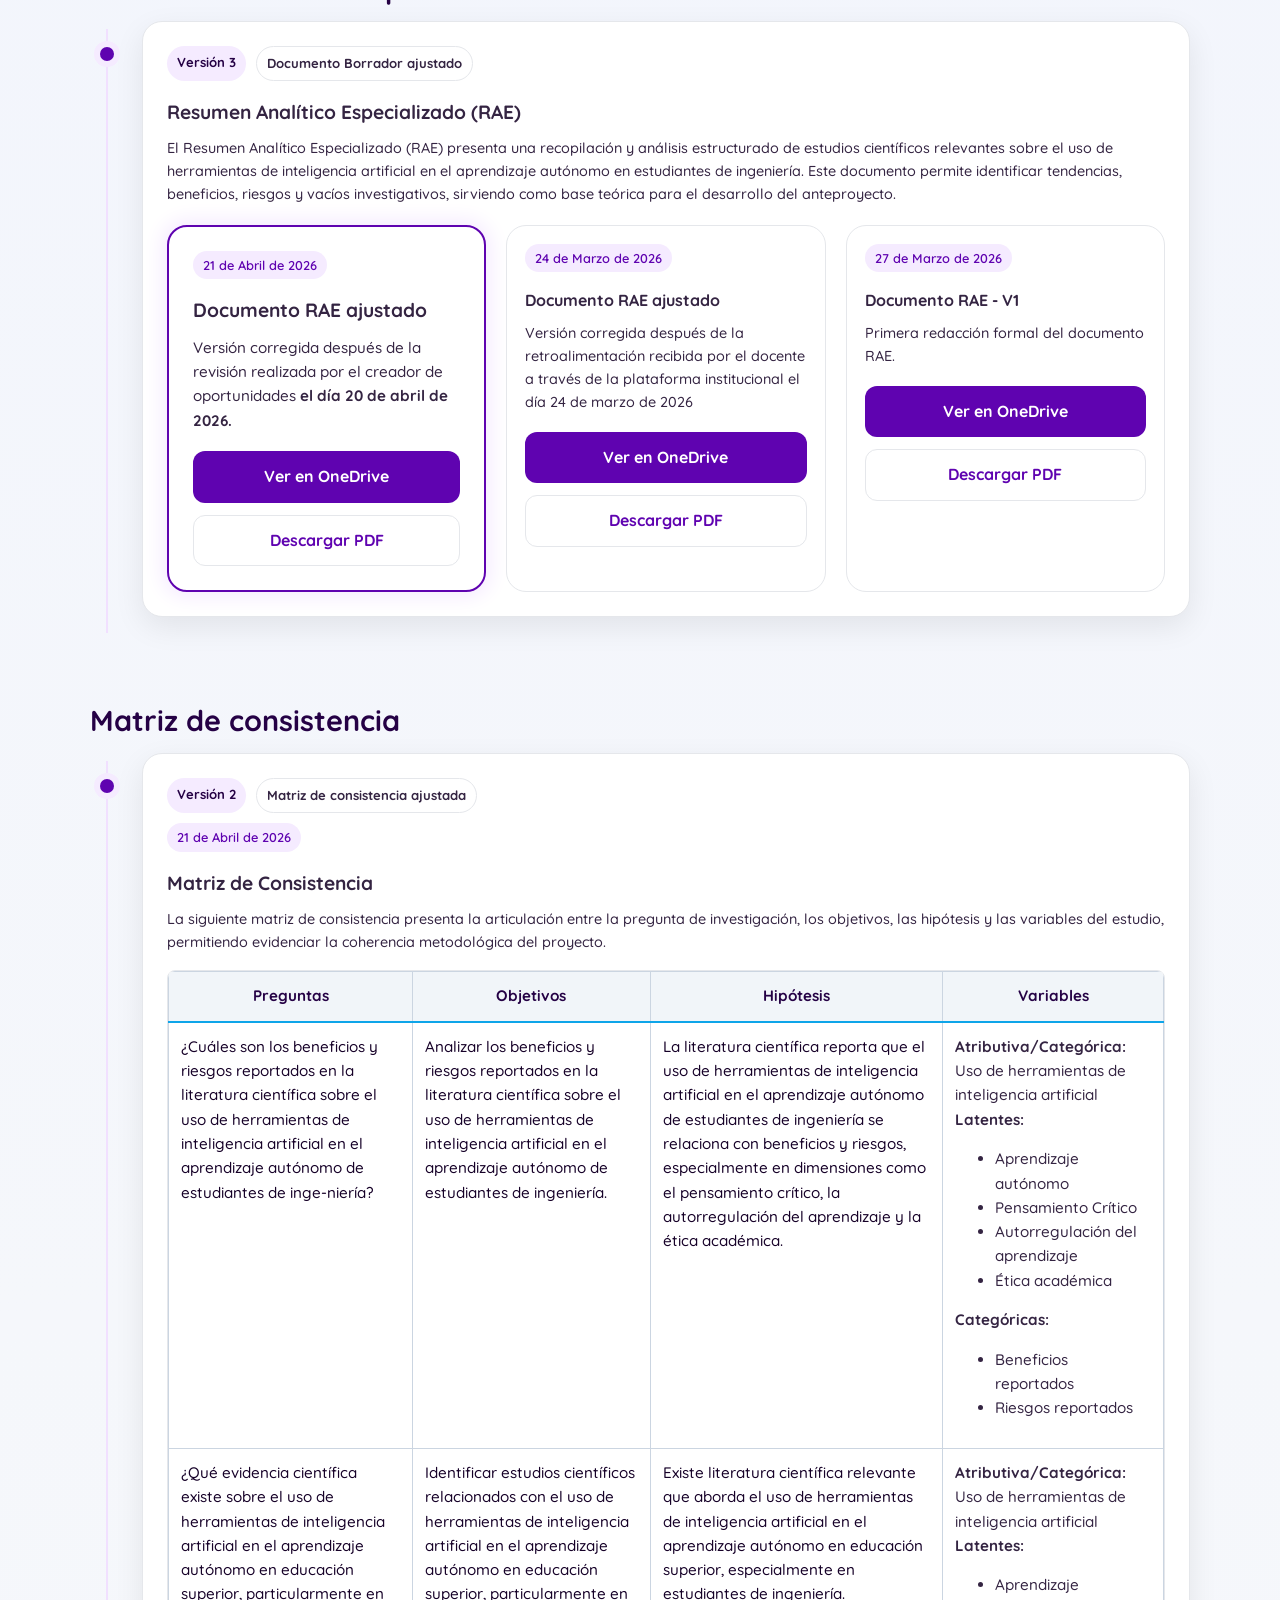
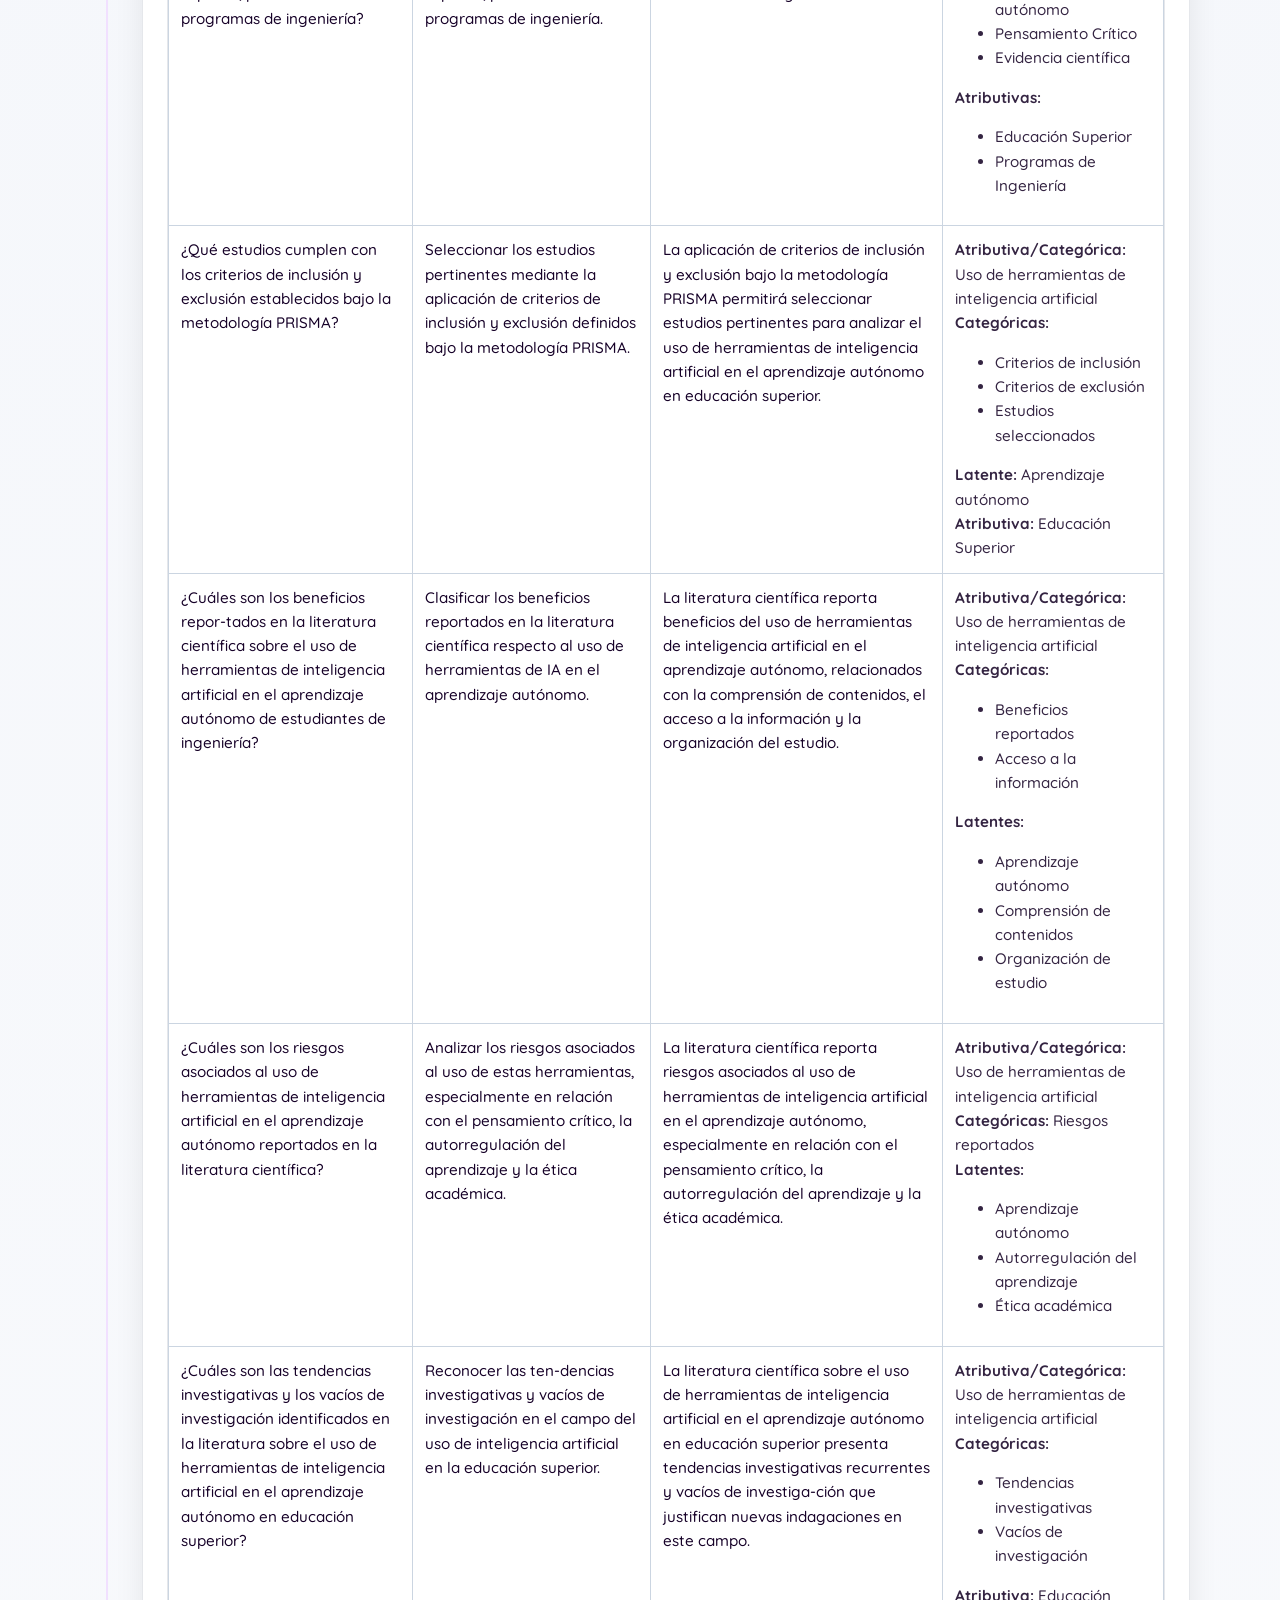
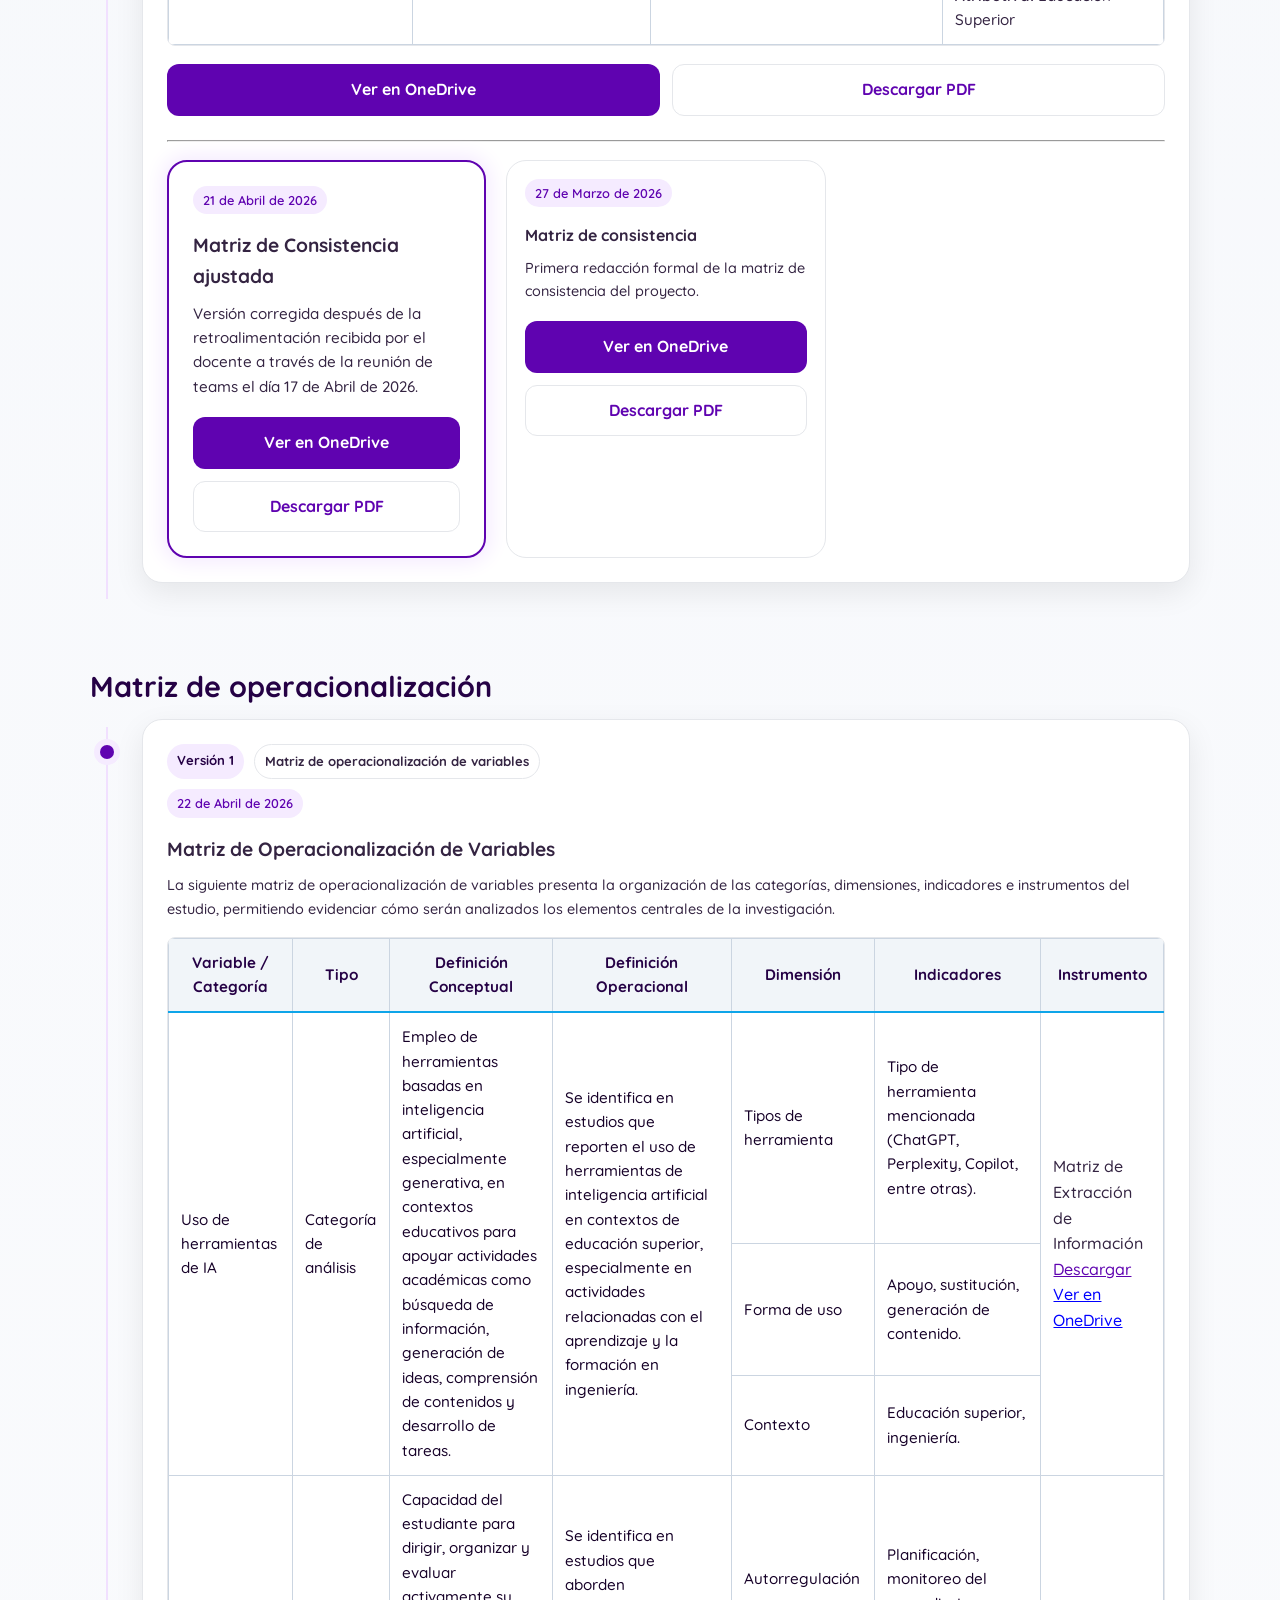
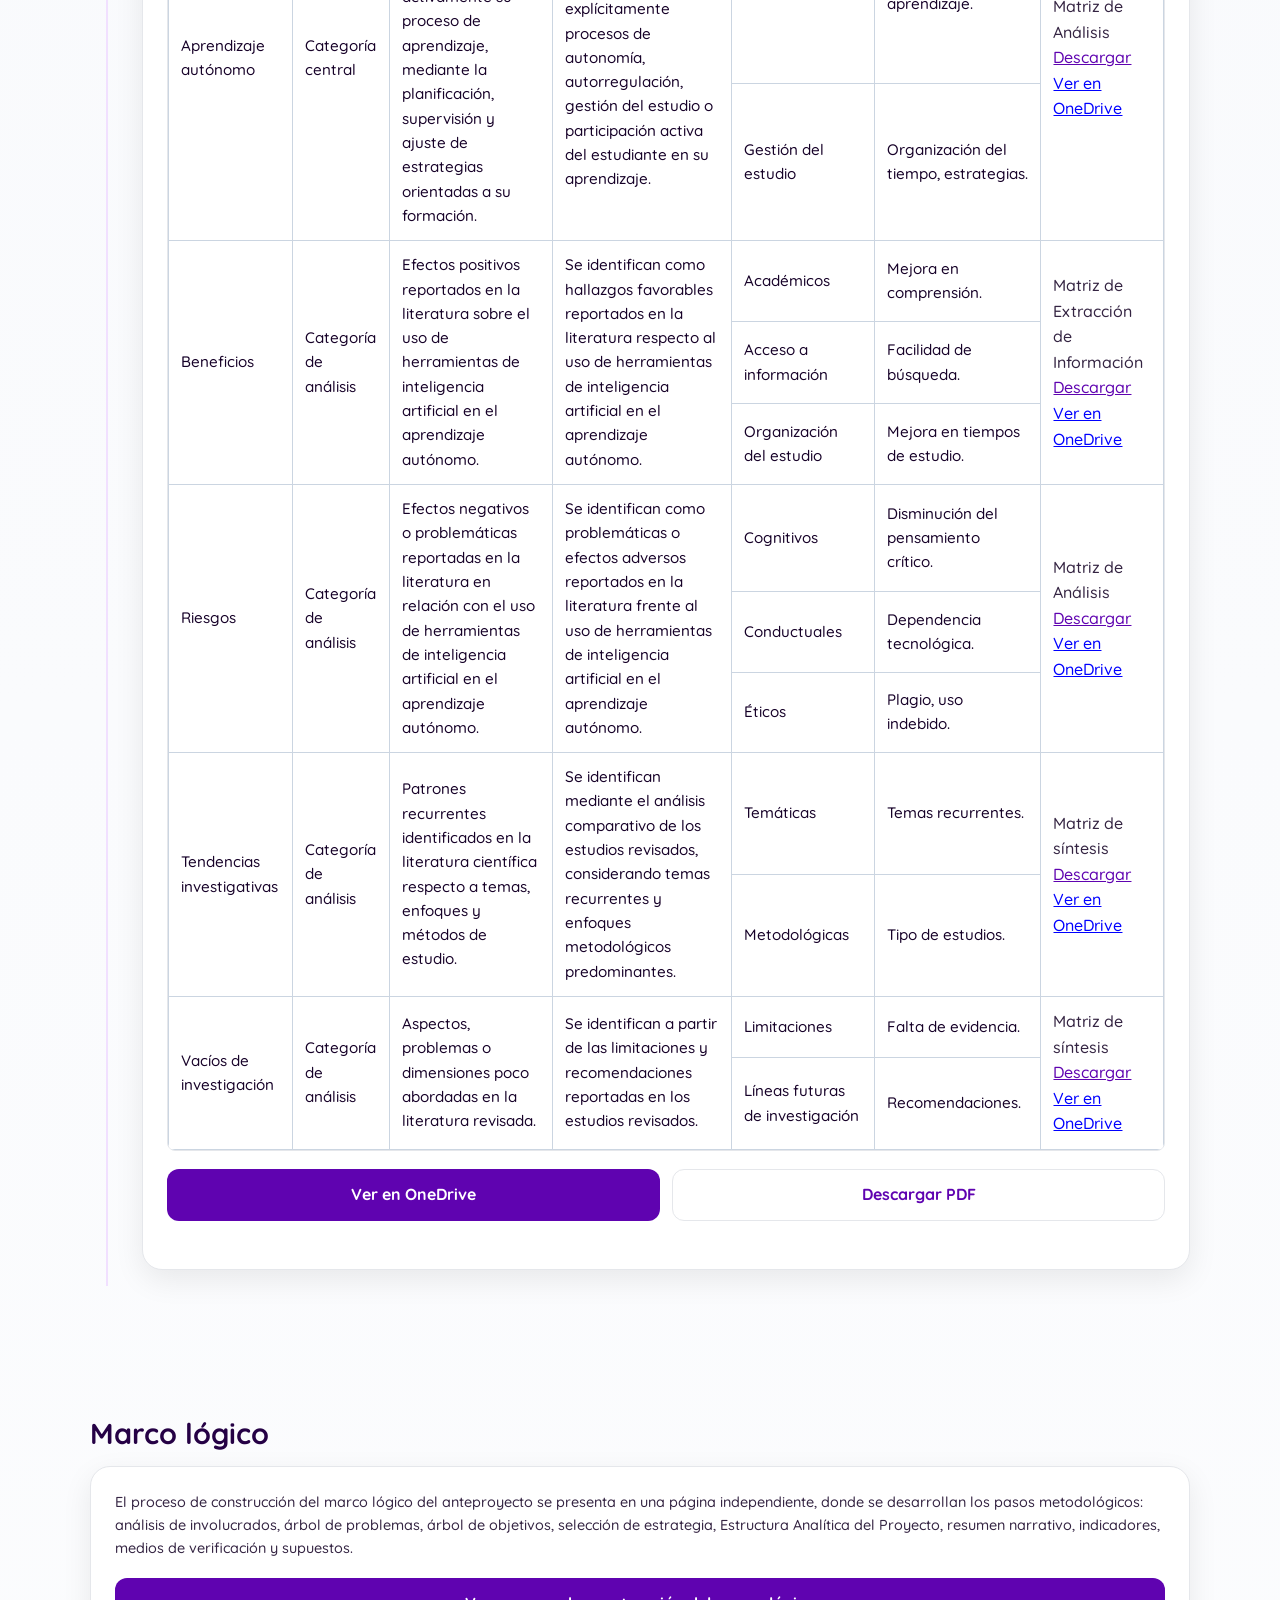
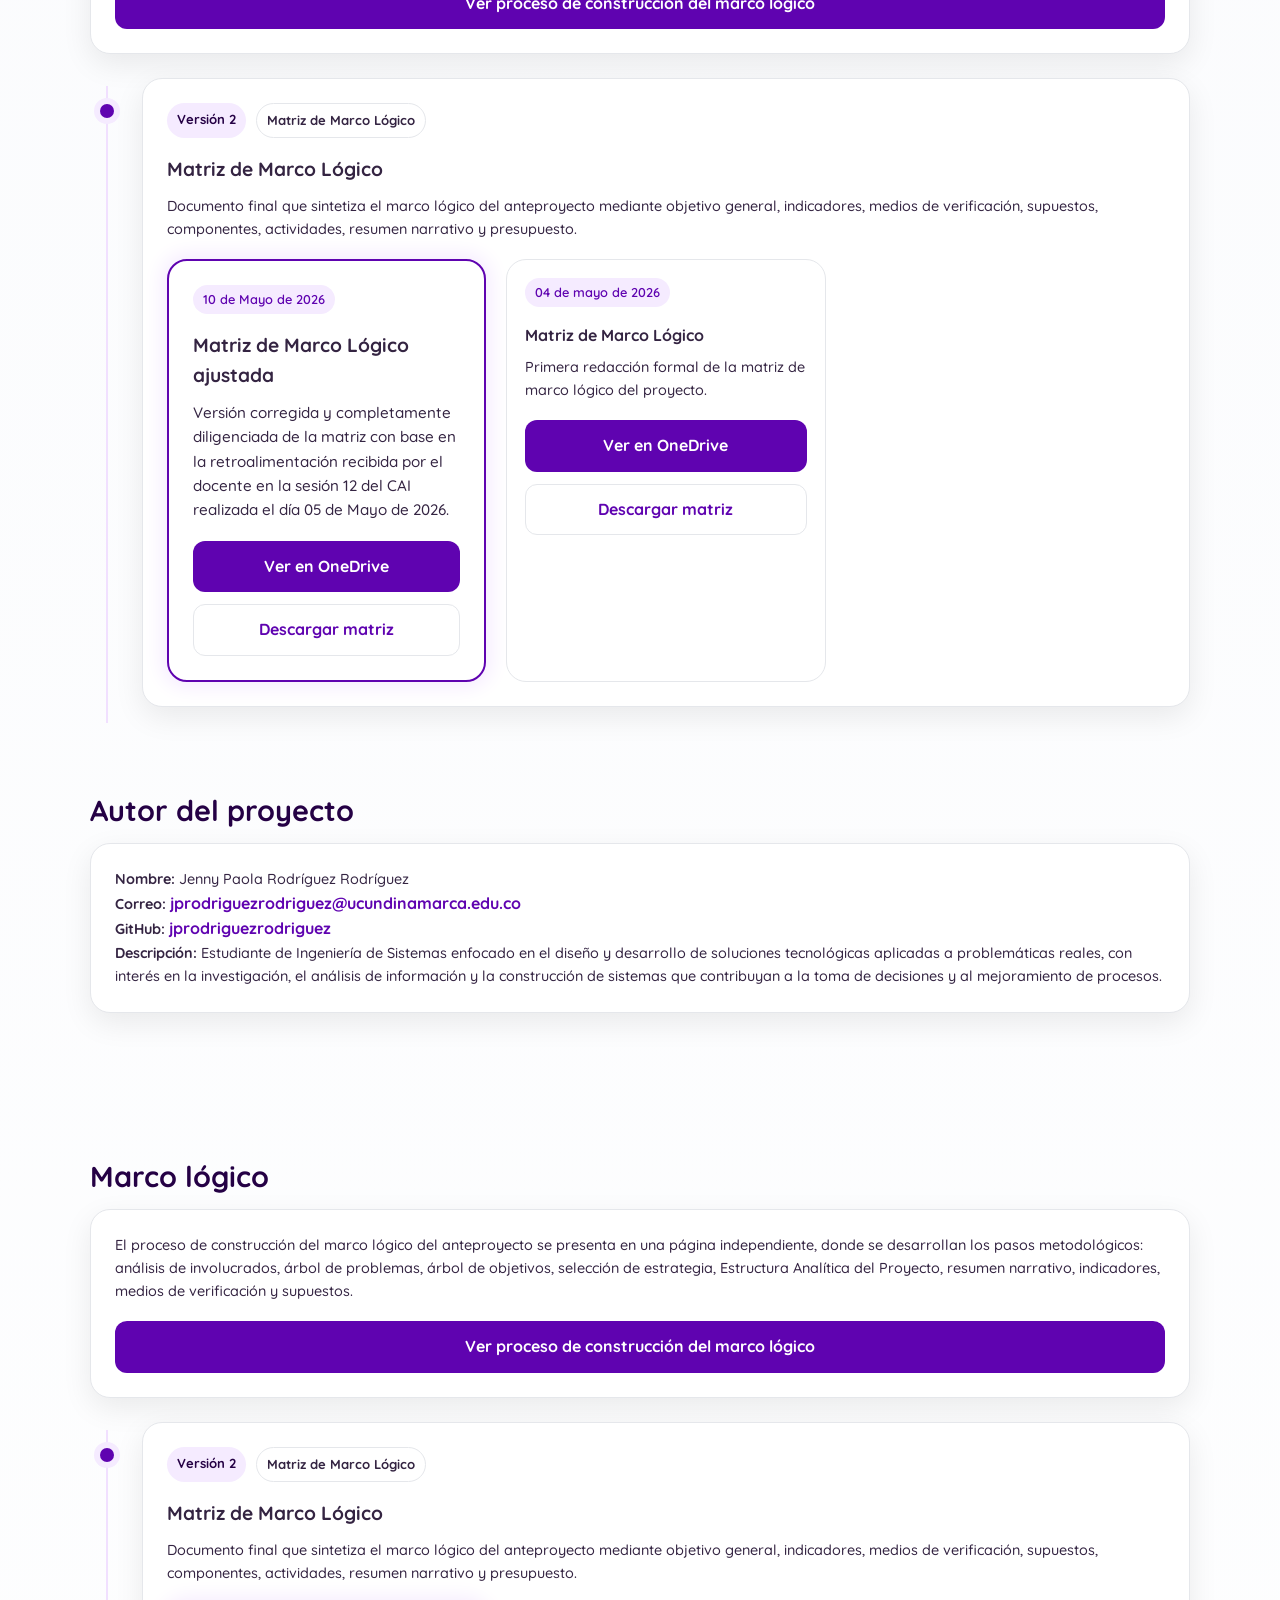
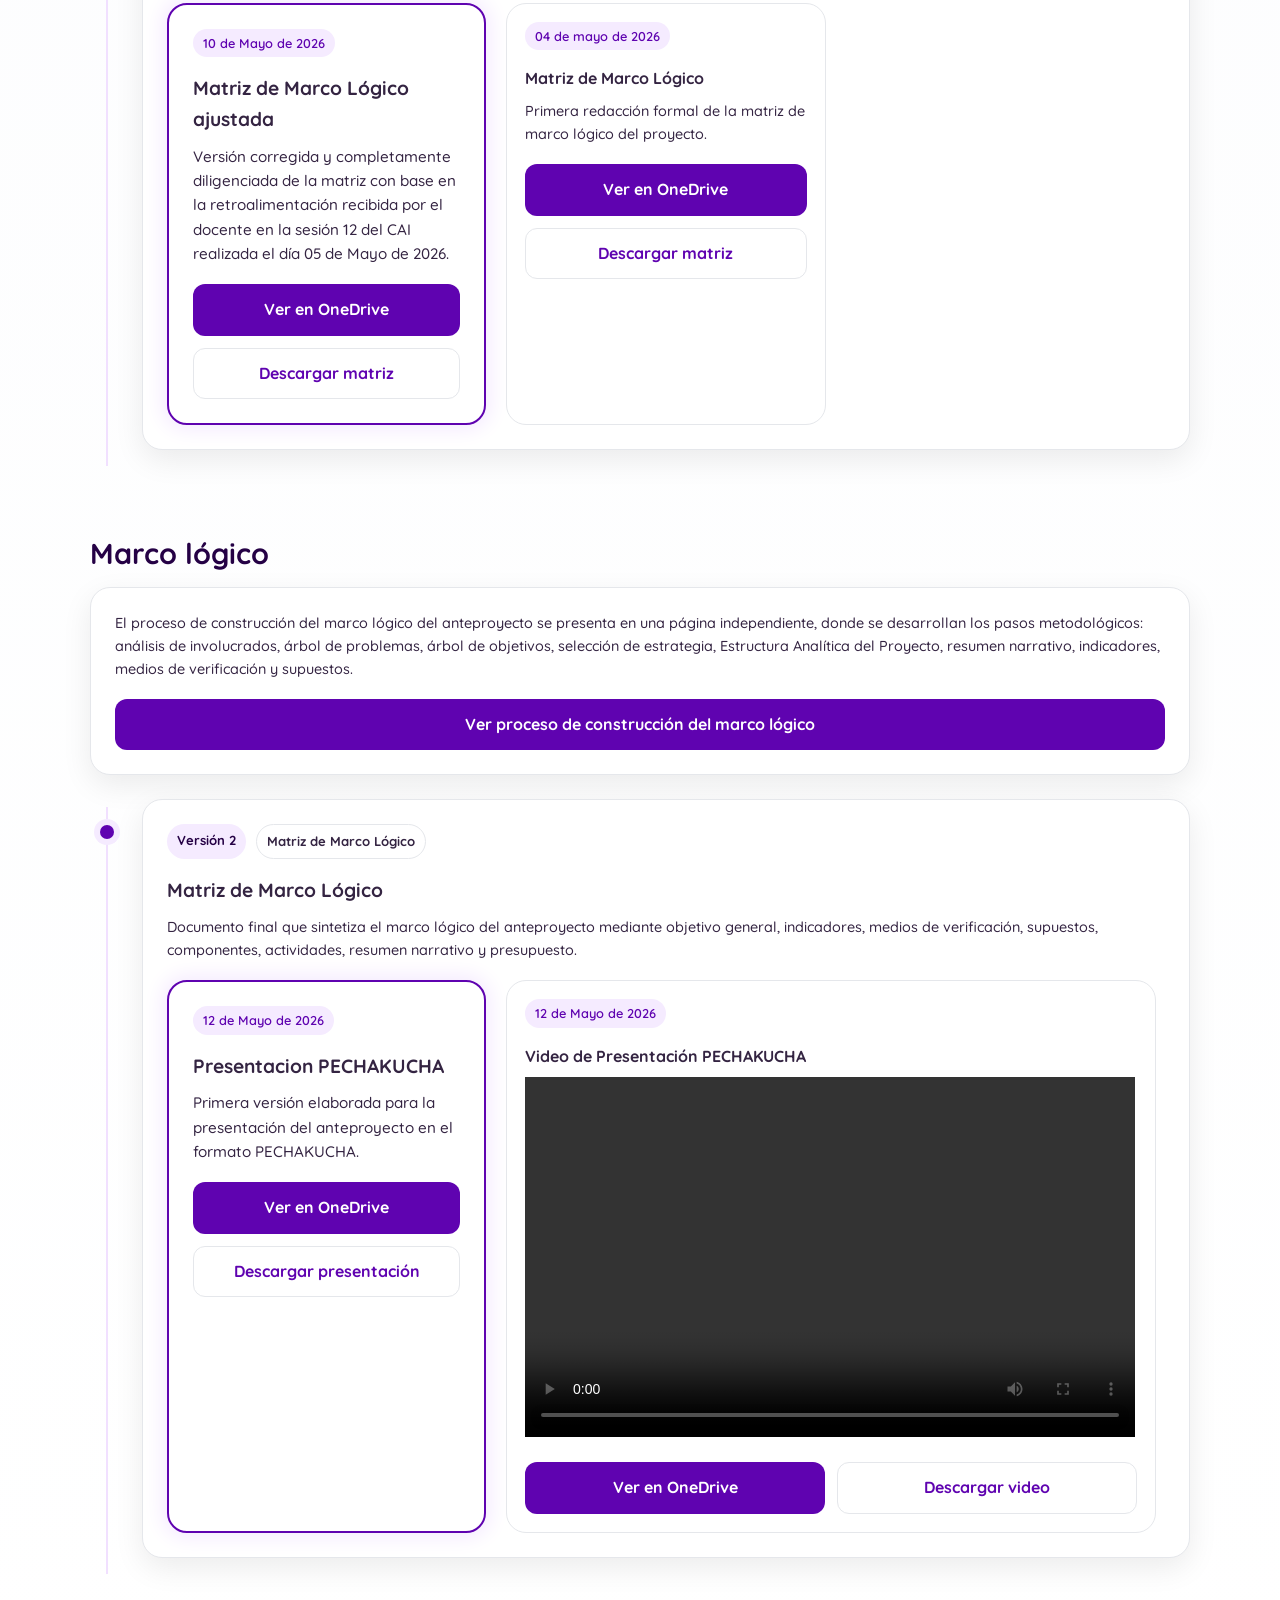
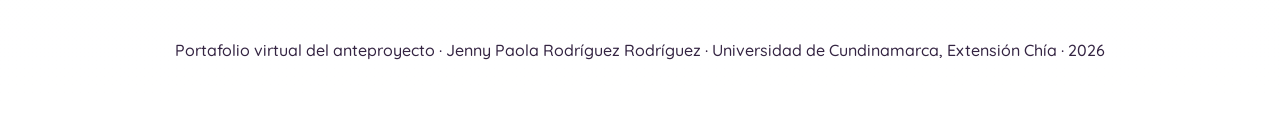
==== commit 1e36fdae: "add: video presentation" ====
--- a/index.html
+++ b/index.html
@@ -27,6 +27,7 @@
                     <a href="#matriz-consistencia">Consistencia</a>
                     <a href="#matriz-operacionalizacion">Operacionalización</a>
                     <a href="#marco-logico">Marco lógico</a>
+                    <a href="#presentacion-pechakucha">Presentación PechaKucha</a>
                     <a href="#contacto">Autor</a>
                 </div>
             </nav>
@@ -1080,6 +1081,185 @@
             </div>
         </section>
 
+        <section id="marco-logico">
+            <div class="container">
+                <h2 class="section-title">Marco lógico</h2>
+
+                <div class="card">
+                    <p>
+                        El proceso de construcción del marco lógico del anteproyecto se presenta
+                        en una página independiente, donde se desarrollan los pasos metodológicos:
+                        análisis de involucrados, árbol de problemas, árbol de objetivos, selección
+                        de estrategia, Estructura Analítica del Proyecto, resumen narrativo,
+                        indicadores, medios de verificación y supuestos.
+                    </p>
+
+                    <div class="doc-actions">
+                        <a href="pages/marco-logico.html" class="btn btn-primary">
+                            Ver proceso de construcción del marco lógico
+                        </a>
+                    </div>
+                </div>
+
+                <div class="doc-timeline">
+                    <article class="doc-item">
+                        <div class="card">
+
+                            <div class="doc-meta">
+                                <span class="doc-tag">Versión 2</span>
+                                <span class="doc-tag doc-tag-outline">Matriz de Marco Lógico</span>
+                            </div>
+
+                            <h3>Matriz de Marco Lógico</h3>
+
+                            <p>
+                                Documento final que sintetiza el marco lógico del anteproyecto mediante
+                                objetivo general, indicadores, medios de verificación, supuestos,
+                                componentes, actividades, resumen narrativo y presupuesto.
+                            </p>
+
+                            <div class="grid c-columns">
+                                <div class="card main-subcard">
+                                    <div class="subcard-meta">
+                                        <span class="subcard-date">10 de Mayo de 2026</span>
+                                    </div>
+                                    <h3 class="subcard-title">Matriz de Marco Lógico ajustada</h3>
+                                    <p class="subcard-description">
+                                        Versión corregida y completamente diligenciada de la matriz
+                                        con base en la retroalimentación recibida por el docente en la sesión 12 del CAI
+                                        realizada el día 05 de Mayo de 2026.
+                                    </p>
+                                    <div class="doc-actions">
+                                        <a href="https://mailunicundiedu-my.sharepoint.com/:w:/g/personal/jprodriguezrodriguez_ucundinamarca_edu_co/IQDked68vyl7R4EfJQdg9d-2AWc3aY8pnrIIeyVbxsgd6cY?e=w3fqRc"
+                                            target="_blank" class="btn btn-primary">
+                                            Ver en OneDrive
+                                        </a>
+
+                                        <a href="documents/RodriguezRodriguezJennyPaola_MatrizMarcoLogico_V2.docx"
+                                            download="RodriguezRodriguezJennyPaola_MatrizMarcoLogico_V2.docx"
+                                            class="btn btn-secondary">
+                                            Descargar matriz
+                                        </a>
+                                    </div>
+                                </div>
+                                <div class="card subcard">
+                                    <div class="subcard-meta">
+                                        <span class="subcard-date">04 de mayo de 2026</span>
+                                    </div>
+
+                                    <h3 class="subcard-title">Matriz de Marco Lógico</h3>
+                                    <p class="subcard-description">
+                                        Primera redacción formal de la matriz de marco lógico del proyecto.
+                                    </p>
+
+                                    <div class="doc-actions">
+                                        <a href="https://mailunicundiedu-my.sharepoint.com/:w:/g/personal/jprodriguezrodriguez_ucundinamarca_edu_co/IQAOlQxfL2byQIQAJGbuAnrXAYASv8-BokNJk-QnkqHKb3o?e=p4NT8i"
+                                            target="_blank" class="btn btn-primary">
+                                            Ver en OneDrive
+                                        </a>
+
+                                        <a href="documents/RodriguezRodriguezJennyPaola_MatrizMarcoLogico_V1.docx"
+                                            download="RodriguezRodriguezJennyPaola_MatrizMarcoLogico_V1.docx"
+                                            class="btn btn-secondary">
+                                            Descargar matriz
+                                        </a>
+                                    </div>
+                                </div>
+                            </div>
+                        </div>
+                    </article>
+                </div>
+            </div>
+        </section>
+
+        <section id="presentacion-pechakucha">
+            <div class="container">
+                <h2 class="section-title">Marco lógico</h2>
+
+                <div class="card">
+                    <p>
+                        El proceso de construcción del marco lógico del anteproyecto se presenta
+                        en una página independiente, donde se desarrollan los pasos metodológicos:
+                        análisis de involucrados, árbol de problemas, árbol de objetivos, selección
+                        de estrategia, Estructura Analítica del Proyecto, resumen narrativo,
+                        indicadores, medios de verificación y supuestos.
+                    </p>
+
+                    <div class="doc-actions">
+                        <a href="pages/marco-logico.html" class="btn btn-primary">
+                            Ver proceso de construcción del marco lógico
+                        </a>
+                    </div>
+                </div>
+
+                <div class="doc-timeline">
+                    <article class="doc-item">
+                        <div class="card">
+
+                            <div class="doc-meta">
+                                <span class="doc-tag">Versión 2</span>
+                                <span class="doc-tag doc-tag-outline">Matriz de Marco Lógico</span>
+                            </div>
+
+                            <h3>Matriz de Marco Lógico</h3>
+
+                            <p>
+                                Documento final que sintetiza el marco lógico del anteproyecto mediante
+                                objetivo general, indicadores, medios de verificación, supuestos,
+                                componentes, actividades, resumen narrativo y presupuesto.
+                            </p>
+
+                            <div class="grid c-columns">
+                                <div class="card main-subcard">
+                                    <div class="subcard-meta">
+                                        <span class="subcard-date">12 de Mayo de 2026</span>
+                                    </div>
+                                    <h3 class="subcard-title">Presentacion PECHAKUCHA</h3>
+                                    <p class="subcard-description">
+                                        Primera versión elaborada para la presentación del anteproyecto en
+                                        el formato PECHAKUCHA.
+                                    </p>
+                                    <div class="doc-actions">
+                                        <a href="https://mailunicundiedu-my.sharepoint.com/:b:/g/personal/jprodriguezrodriguez_ucundinamarca_edu_co/IQAcXBImSagwR4YPs1RhCftiAdWk6MEVMk1QV4qxYlrjBCU?e=UrDwsR"
+                                            target="_blank" class="btn btn-primary">
+                                            Ver en OneDrive
+                                        </a>
+
+                                        <a href="documents/RodriguezRodriguezJennyPaola_PresentacionPECHAKUCHA_V1.pdf"
+                                            download="RodriguezRodriguezJennyPaola_PresentacionPECHAKUCHA_V1.pdf"
+                                            class="btn btn-secondary">
+                                            Descargar presentación
+                                        </a>
+                                    </div>
+                                </div>
+                                <div class="card subcard video-subcard">
+                                    <div class="subcard-meta">
+                                        <span class="subcard-date">12 de Mayo de 2026</span>
+                                    </div>
+                                    <h3 class="subcard-title">Video de Presentación PECHAKUCHA</h3>
+                                    <video width="610" height="360" controls>
+                                        <source src="images/RodriguezRodriguezJennyPaola_PresentacionPECHAKUCHA_V1.mp4" type="video/mp4">
+                                        <p>Tu navegador no admite la etiqueta de video.</p>
+                                    </video>
+                                    <div class="doc-actions">
+                                        <a href="https://mailunicundiedu-my.sharepoint.com/:v:/g/personal/jprodriguezrodriguez_ucundinamarca_edu_co/IQBuiYcBuc7zToBnpHWBWKf3AcvJOYRGp5oqLmxH9X8hmUU?nav=eyJyZWZlcnJhbEluZm8iOnsicmVmZXJyYWxBcHAiOiJPbmVEcml2ZUZvckJ1c2luZXNzIiwicmVmZXJyYWxBcHBQbGF0Zm9ybSI6IldlYiIsInJlZmVycmFsTW9kZSI6InZpZXciLCJyZWZlcnJhbFZpZXciOiJNeUZpbGVzTGlua0NvcHkifX0&e=muZGm4"
+                                            target="_blank" class="btn btn-primary">
+                                            Ver en OneDrive
+                                        </a>
+
+                                        <a href="images/RodriguezRodriguezJennyPaola_PresentacionPECHAKUCHA_V1.mp4"
+                                            download="RodriguezRodriguezJennyPaola_PresentacionPECHAKUCHA_V1.mp4"
+                                            class="btn btn-secondary">
+                                            Descargar video
+                                        </a>
+                                    </div>
+                                </div>
+                            </div>
+                    </article>
+                </div>
+            </div>
+        </section>
+
         <footer>
             <div class="container">
                 Portafolio virtual del anteproyecto · Jenny Paola Rodríguez Rodríguez ·
--- a/css/main.css
+++ b/css/main.css
@@ -445,6 +445,10 @@
       margin-bottom: 0;
   }
 
+  .subcard.video-subcard {
+      min-width: 650px !important;
+  }
+
   .card.subcard .subcard-title {
       font-size: 1rem;
       margin-bottom: 8px;
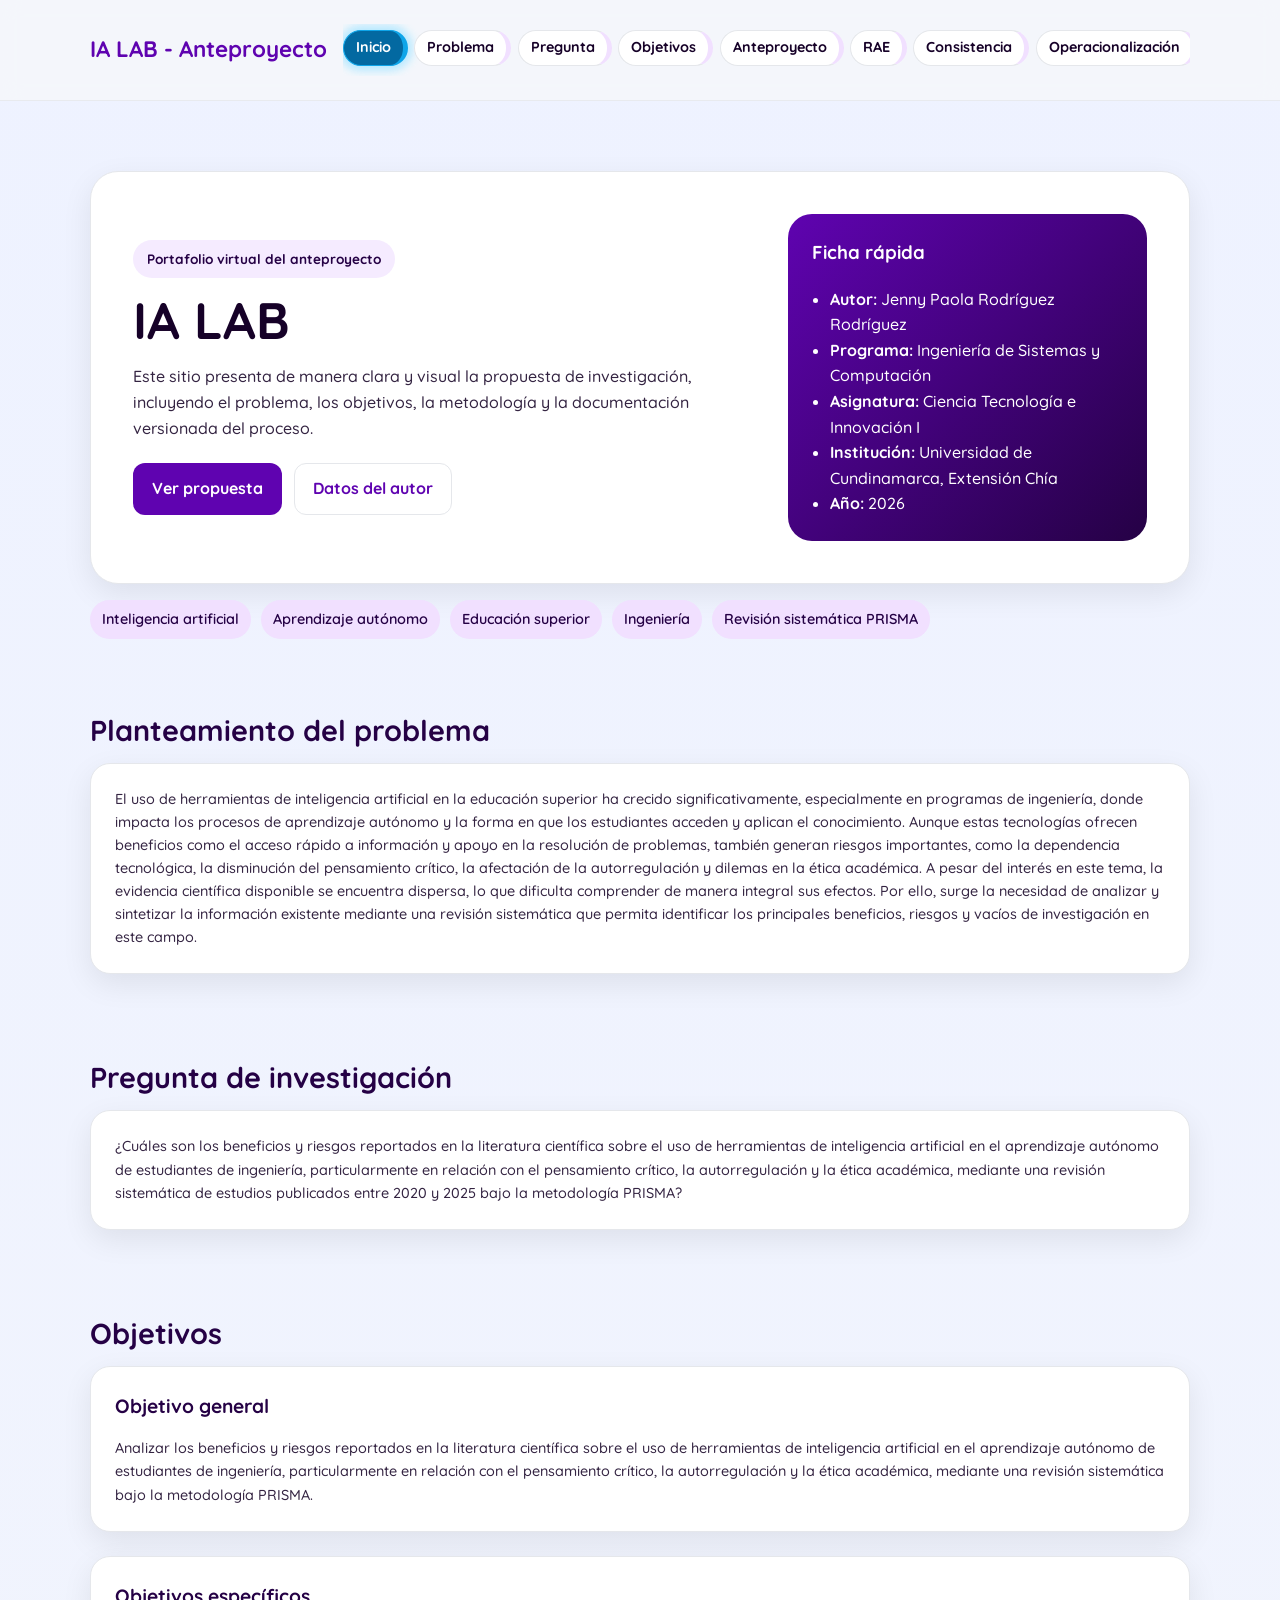
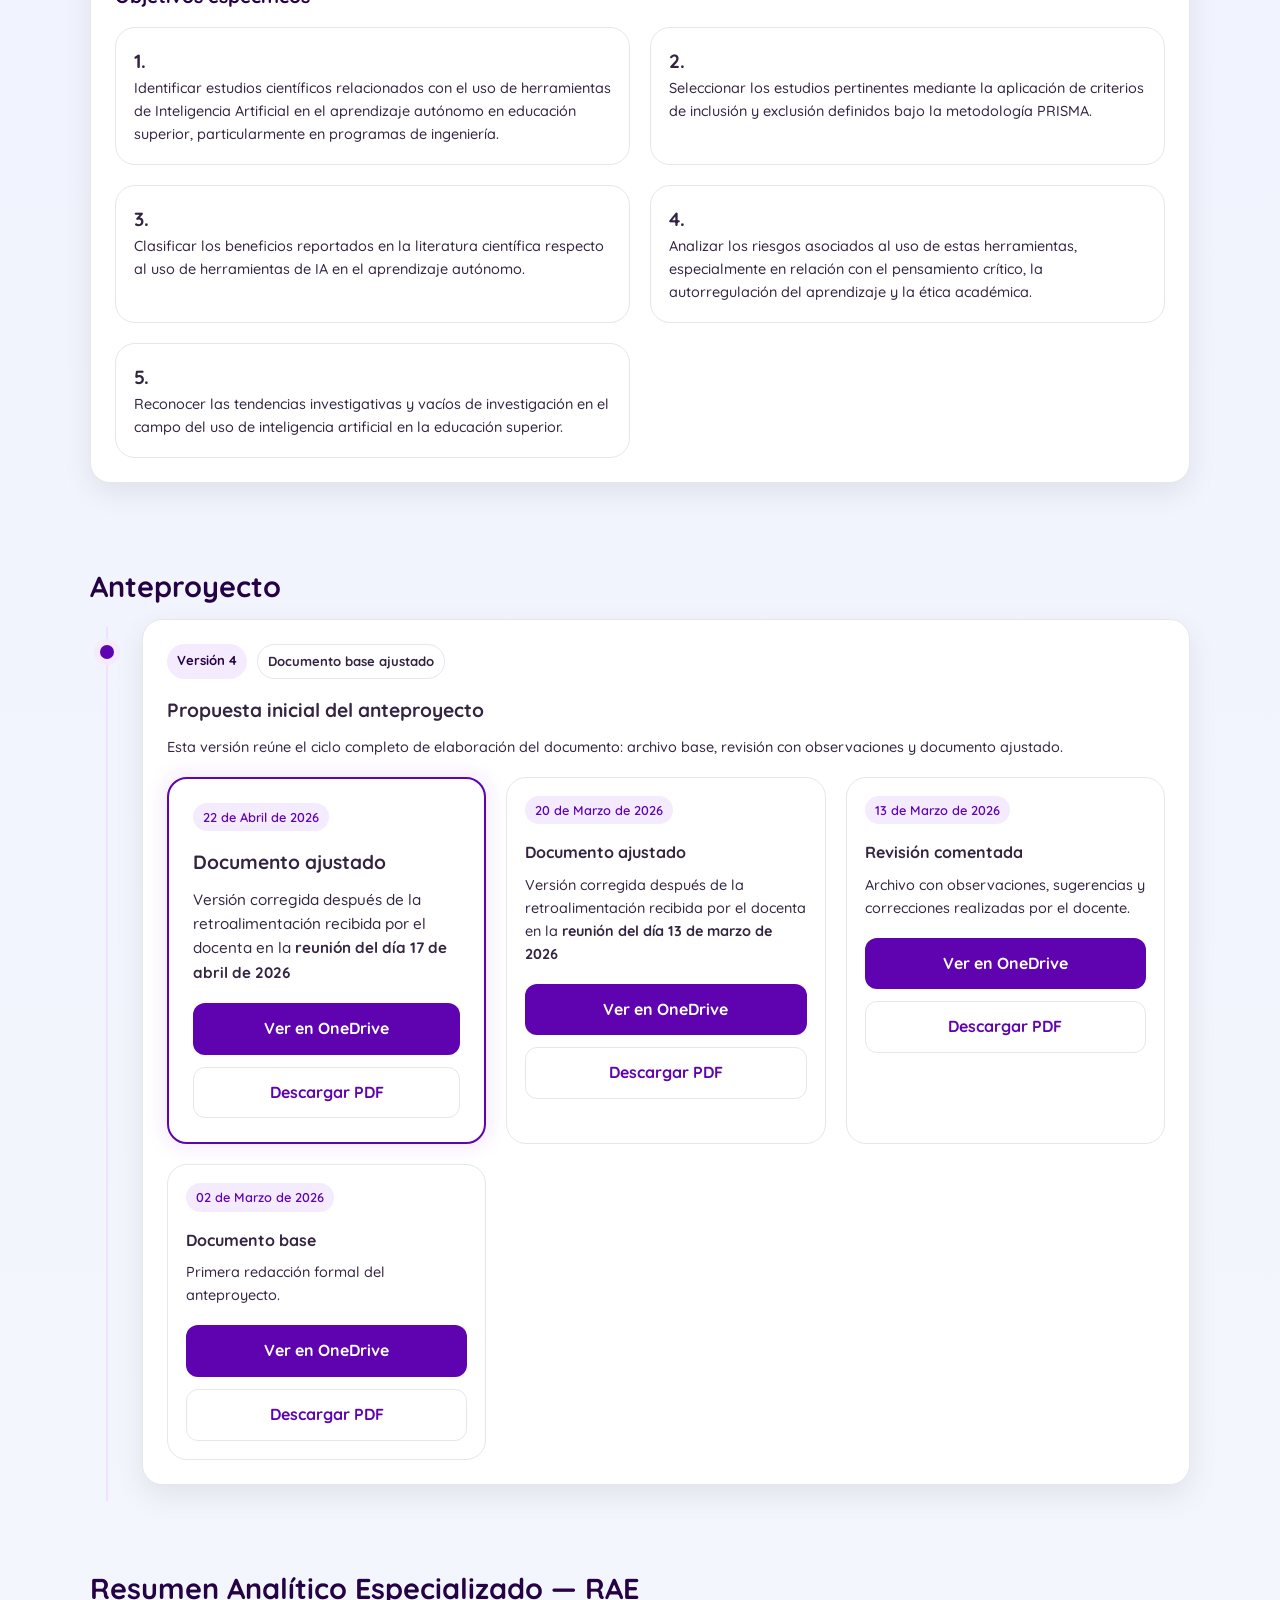
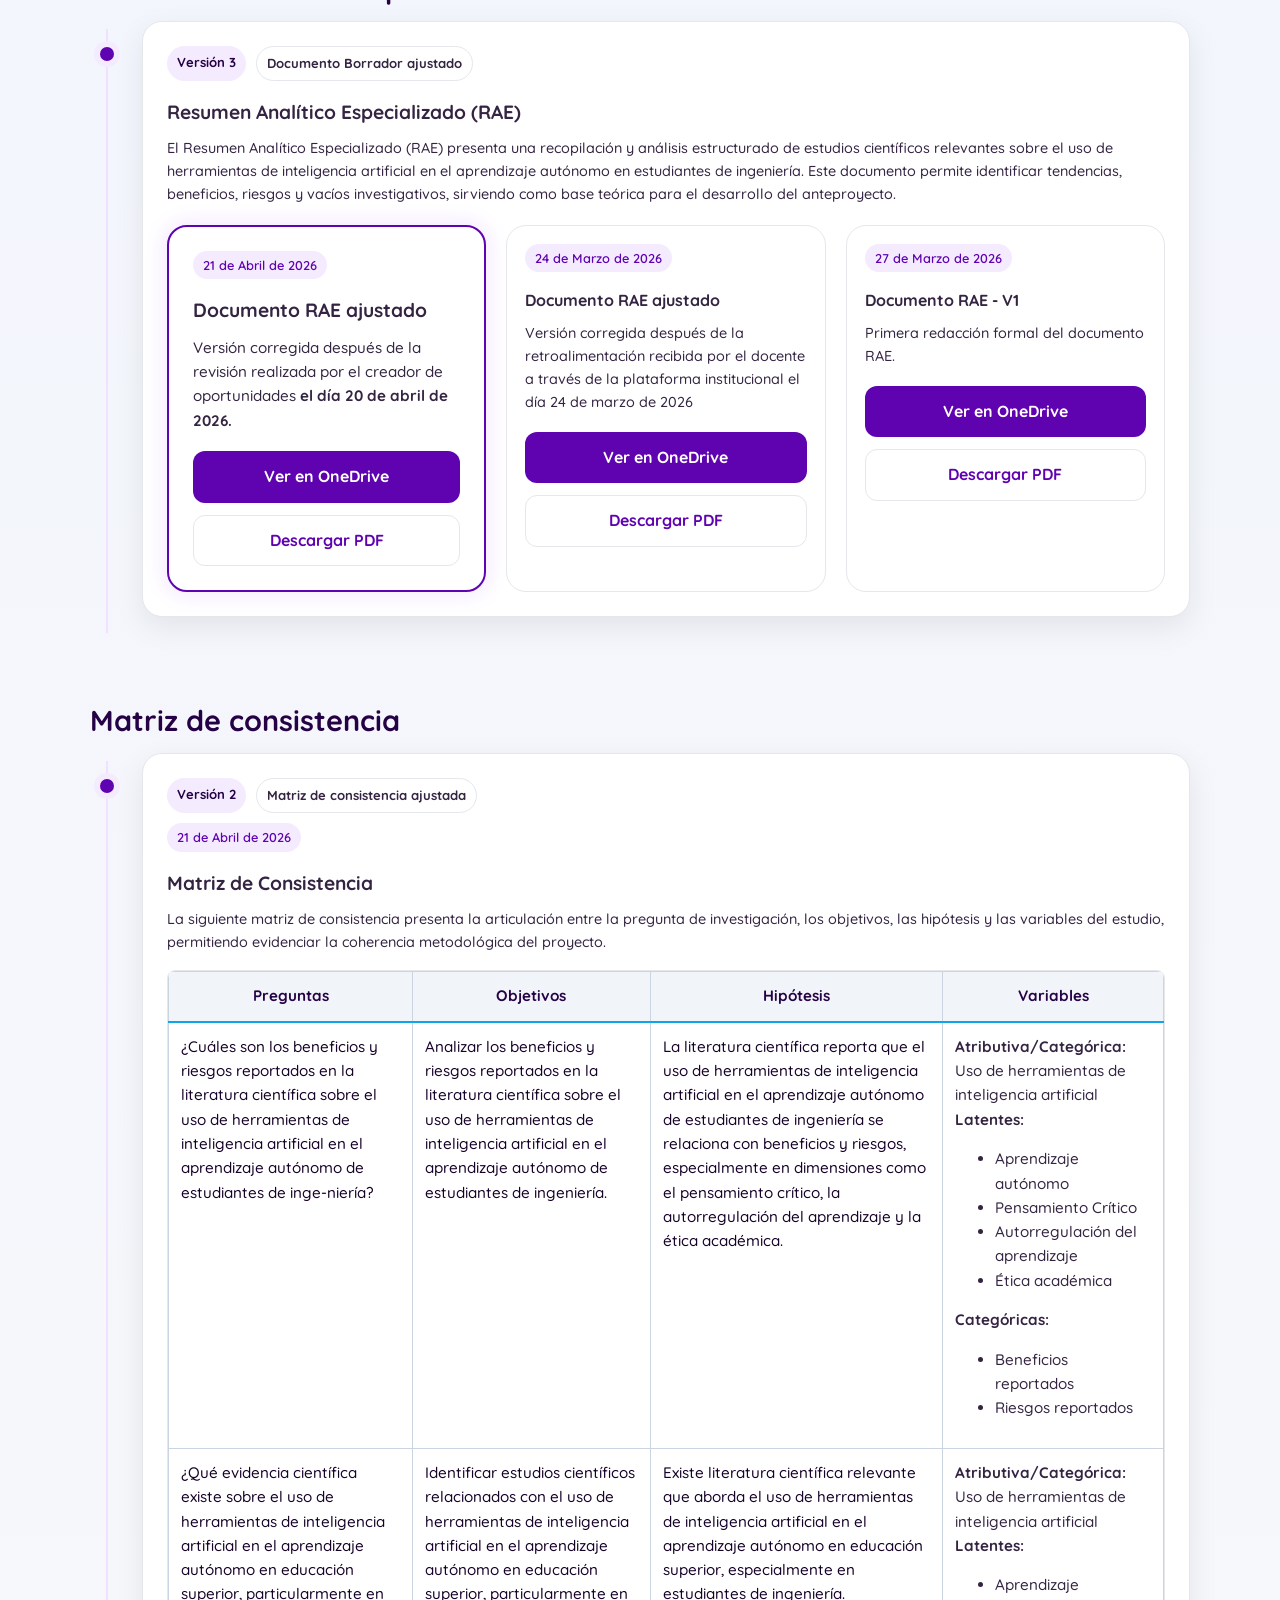
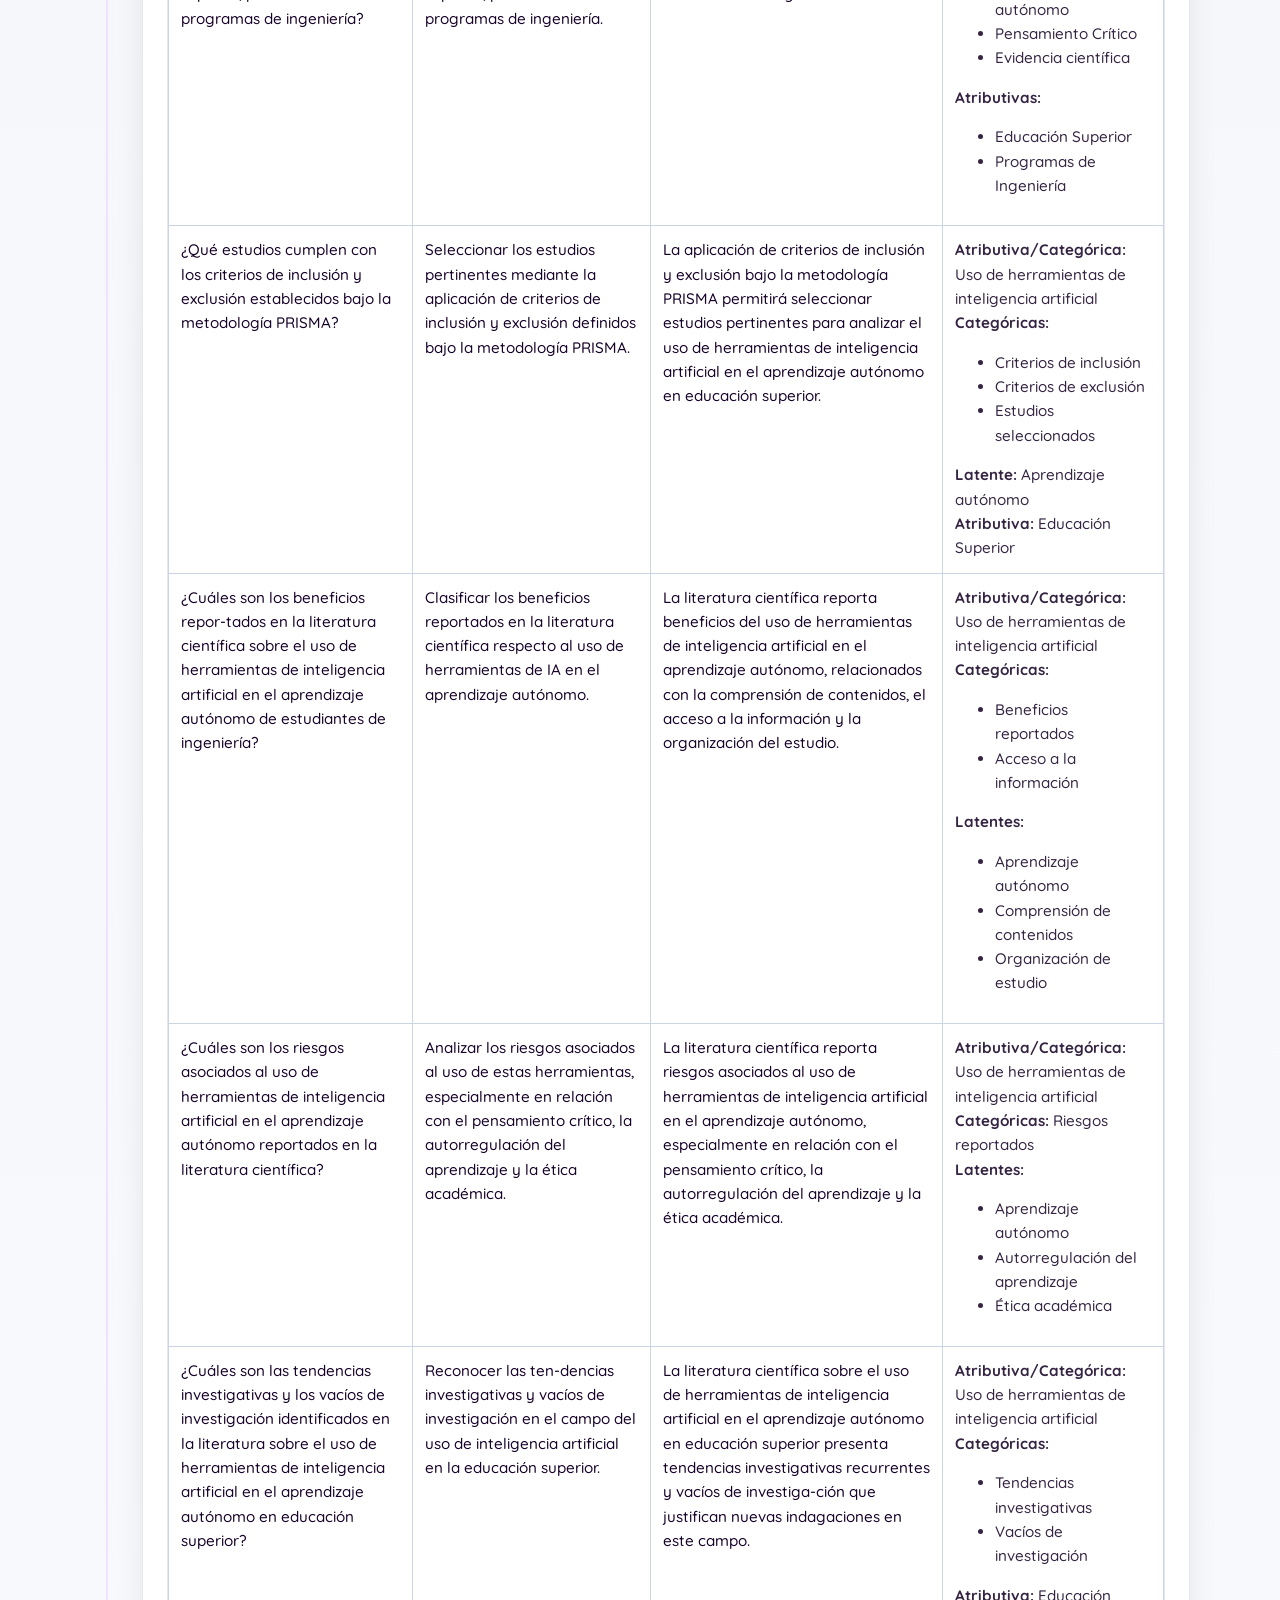
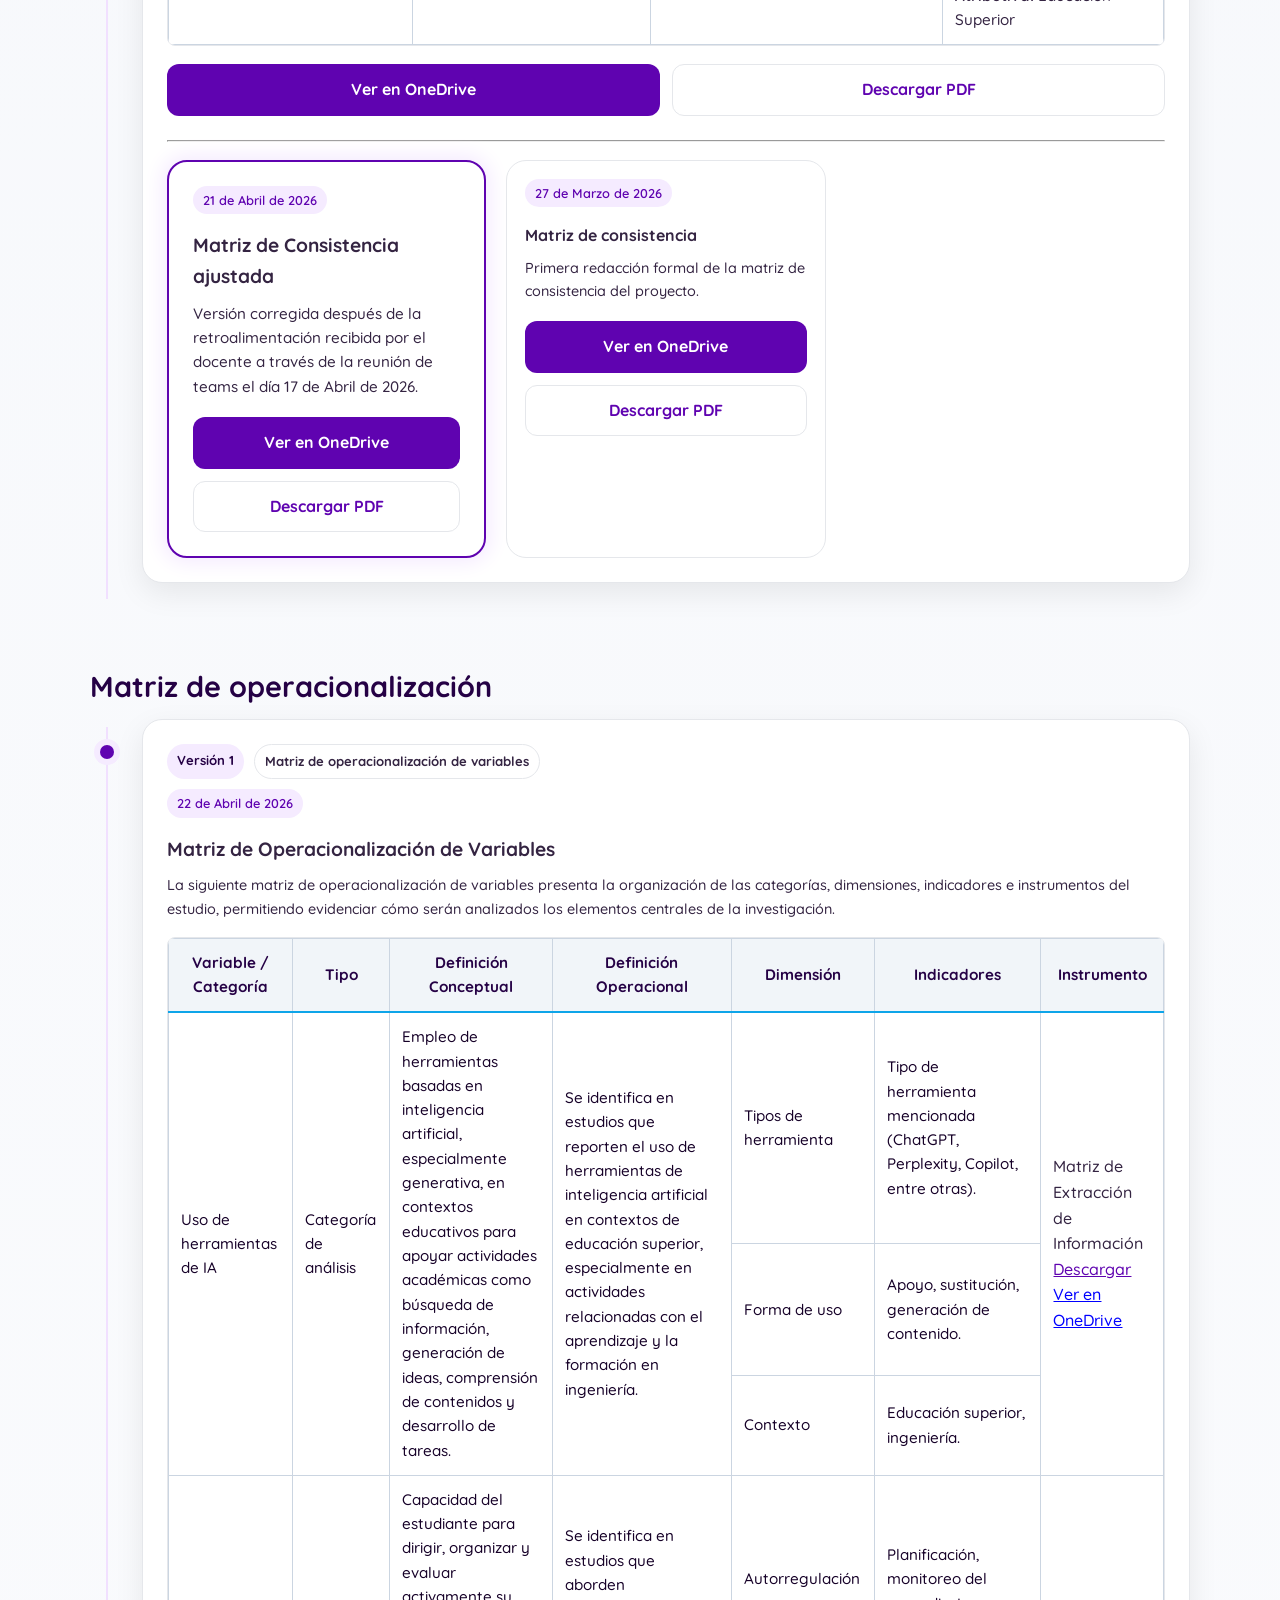
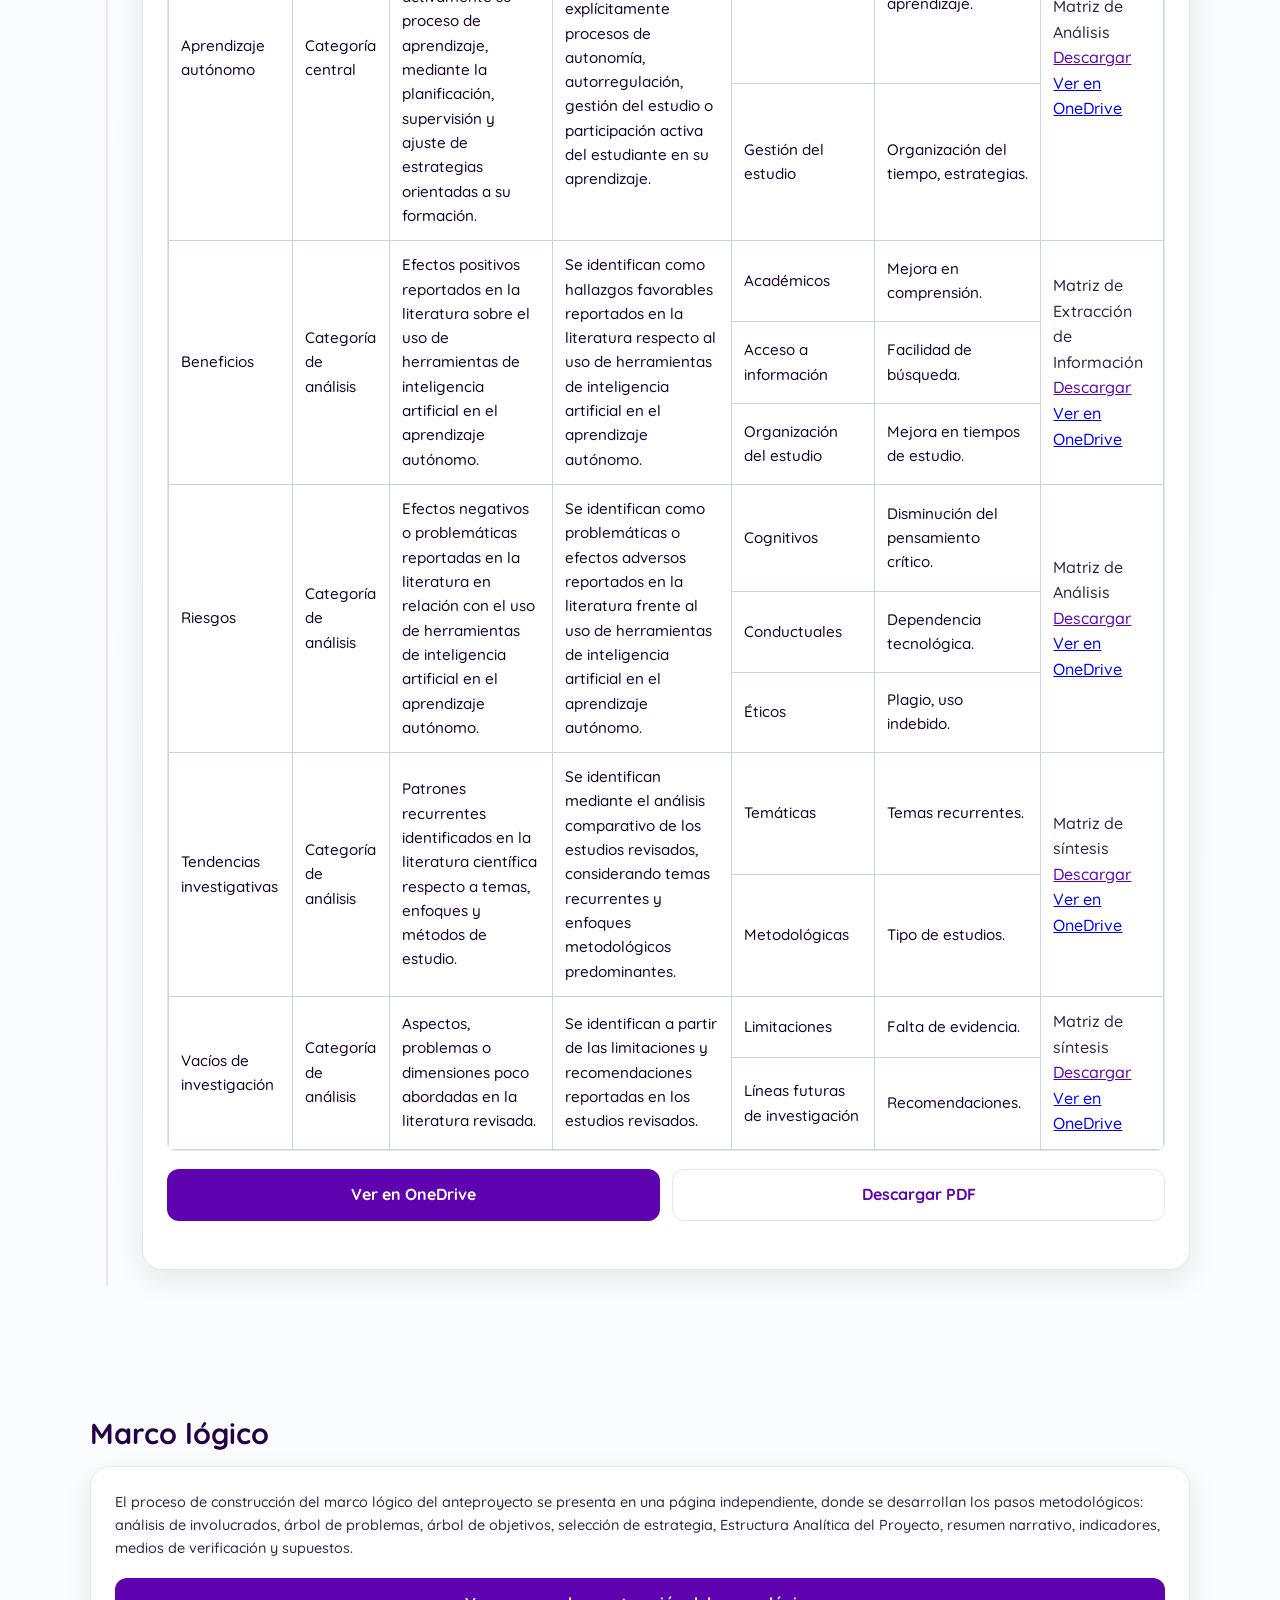
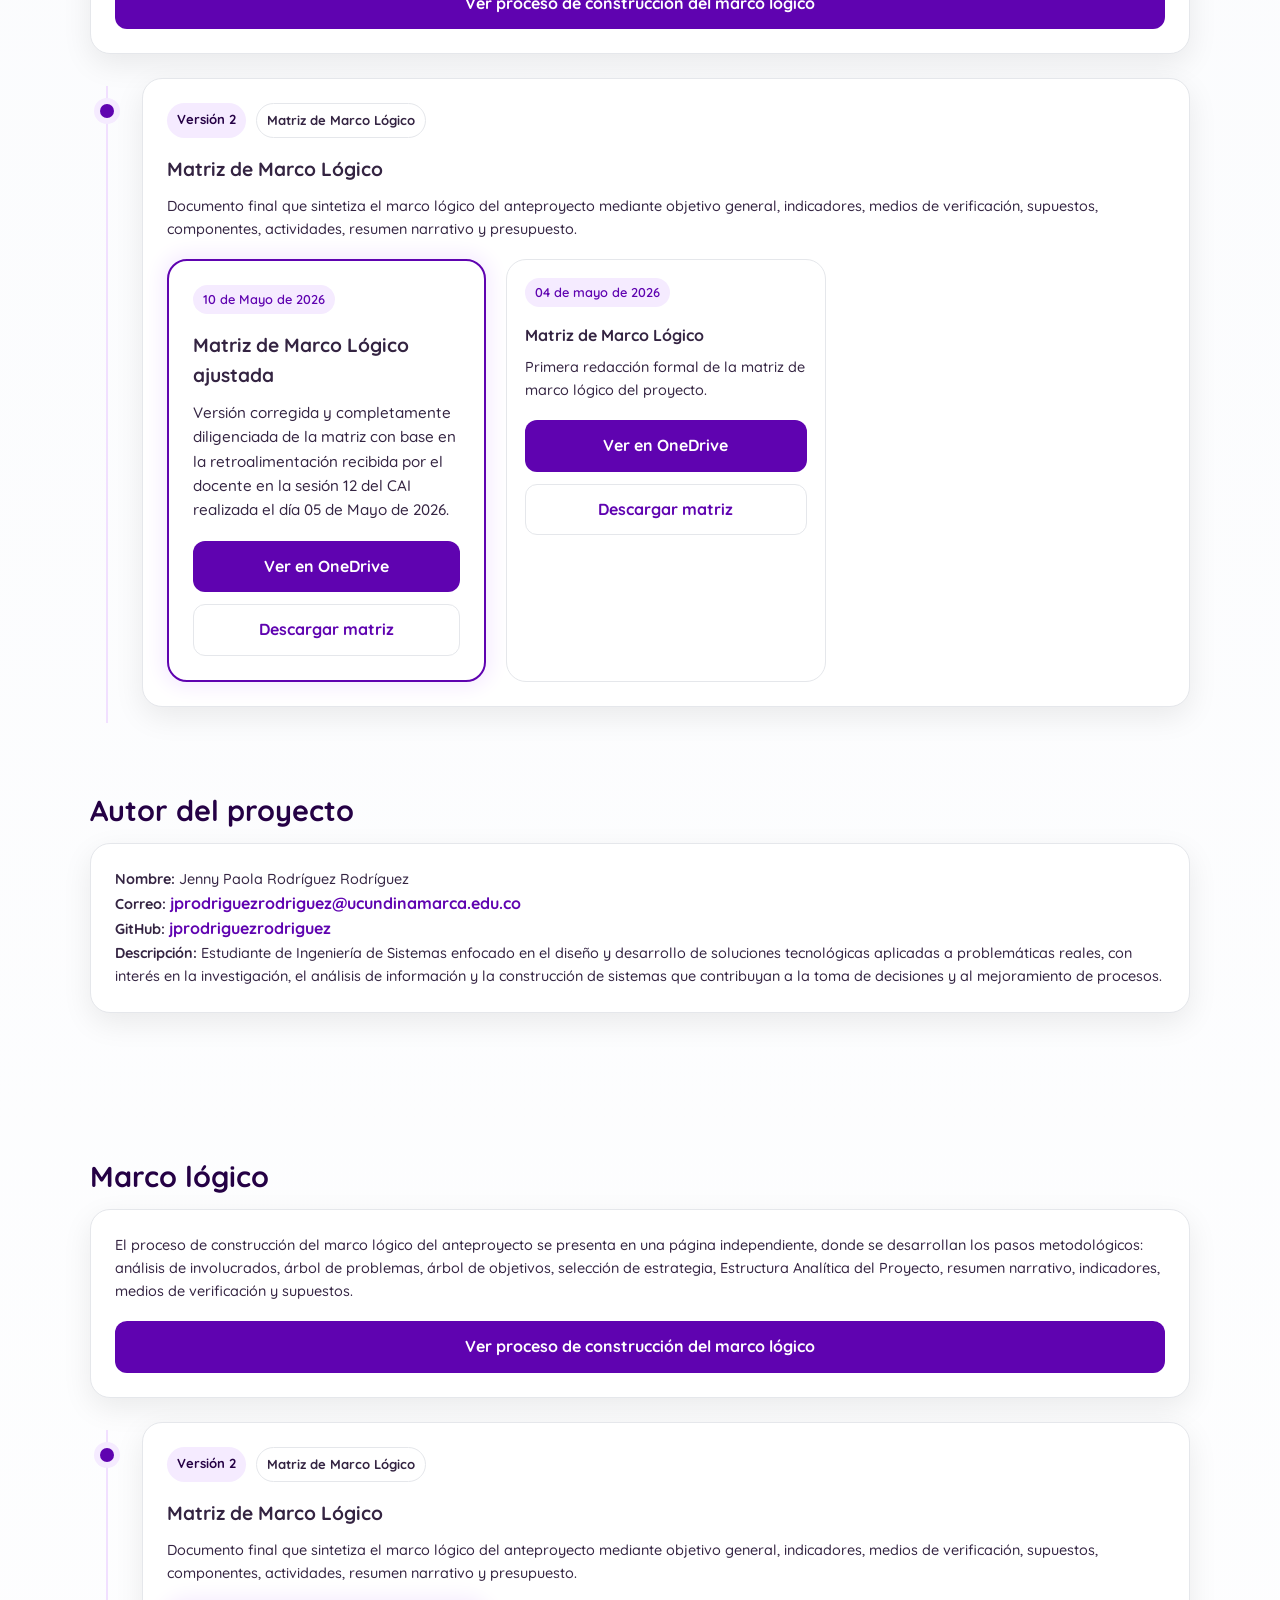
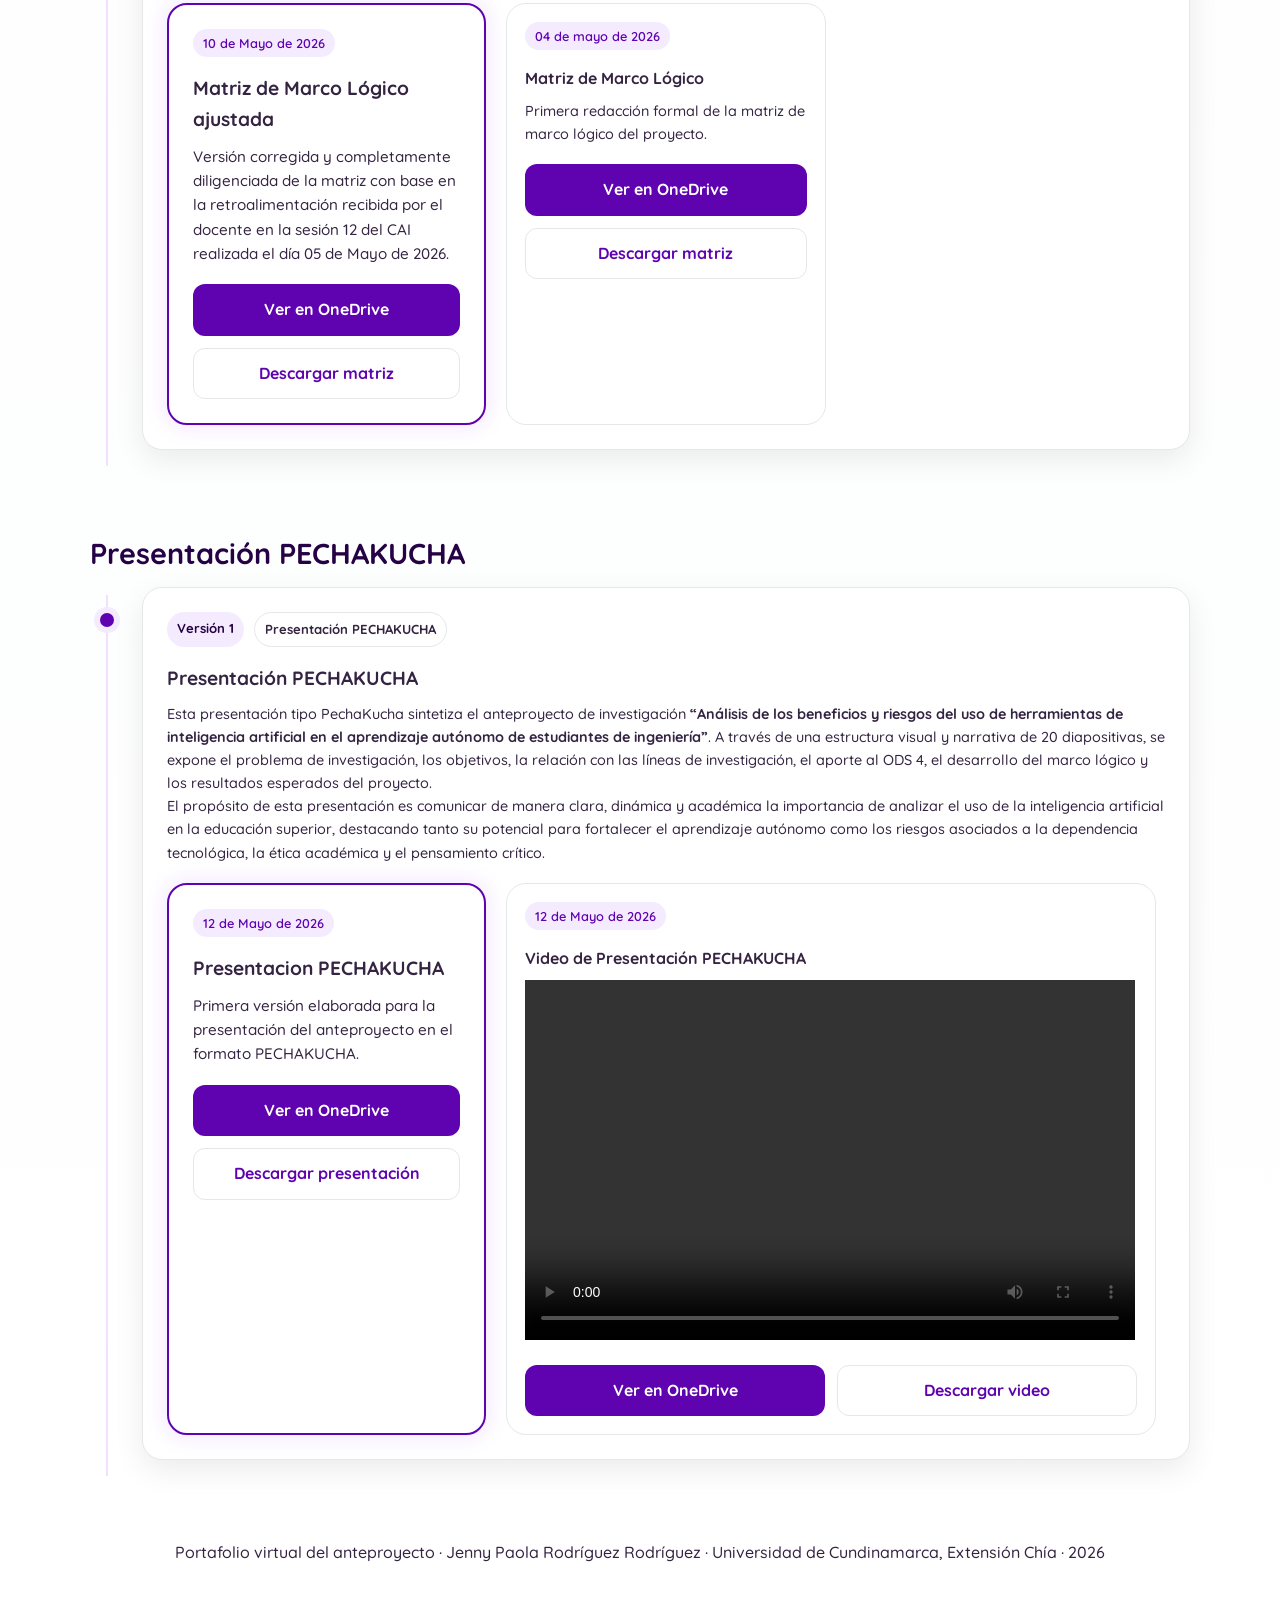
==== commit dabb24af: "update: PECHAKUCHA introduction in section" ====
--- a/index.html
+++ b/index.html
@@ -1174,39 +1174,37 @@
 
         <section id="presentacion-pechakucha">
             <div class="container">
-                <h2 class="section-title">Marco lógico</h2>
-
-                <div class="card">
-                    <p>
-                        El proceso de construcción del marco lógico del anteproyecto se presenta
-                        en una página independiente, donde se desarrollan los pasos metodológicos:
-                        análisis de involucrados, árbol de problemas, árbol de objetivos, selección
-                        de estrategia, Estructura Analítica del Proyecto, resumen narrativo,
-                        indicadores, medios de verificación y supuestos.
-                    </p>
-
-                    <div class="doc-actions">
-                        <a href="pages/marco-logico.html" class="btn btn-primary">
-                            Ver proceso de construcción del marco lógico
-                        </a>
-                    </div>
-                </div>
-
+                <h2 class="section-title">Presentación PECHAKUCHA</h2>
                 <div class="doc-timeline">
                     <article class="doc-item">
                         <div class="card">
 
                             <div class="doc-meta">
-                                <span class="doc-tag">Versión 2</span>
-                                <span class="doc-tag doc-tag-outline">Matriz de Marco Lógico</span>
-                            </div>
-
-                            <h3>Matriz de Marco Lógico</h3>
+                                <span class="doc-tag">Versión 1</span>
+                                <span class="doc-tag doc-tag-outline">Presentación PECHAKUCHA</span>
+                            </div>
+
+                            <h3>Presentación PECHAKUCHA</h3>
 
                             <p>
-                                Documento final que sintetiza el marco lógico del anteproyecto mediante
-                                objetivo general, indicadores, medios de verificación, supuestos,
-                                componentes, actividades, resumen narrativo y presupuesto.
+                                Esta presentación tipo PechaKucha sintetiza el anteproyecto de investigación
+                                <strong>“Análisis de los beneficios y riesgos del uso de herramientas de inteligencia
+                                    artificial
+                                    en el aprendizaje autónomo de estudiantes de ingeniería”</strong>. A través de una
+                                estructura
+                                visual y narrativa de 20 diapositivas, se expone el problema de investigación, los
+                                objetivos,
+                                la relación con las líneas de investigación, el aporte al ODS 4, el desarrollo del marco
+                                lógico
+                                y los resultados esperados del proyecto.
+                            </p>
+
+                            <p>
+                                El propósito de esta presentación es comunicar de manera clara, dinámica y académica
+                                la importancia de analizar el uso de la inteligencia artificial en la educación
+                                superior,
+                                destacando tanto su potencial para fortalecer el aprendizaje autónomo como los riesgos
+                                asociados a la dependencia tecnológica, la ética académica y el pensamiento crítico.
                             </p>
 
                             <div class="grid c-columns">
@@ -1238,7 +1236,8 @@
                                     </div>
                                     <h3 class="subcard-title">Video de Presentación PECHAKUCHA</h3>
                                     <video width="610" height="360" controls>
-                                        <source src="images/RodriguezRodriguezJennyPaola_PresentacionPECHAKUCHA_V1.mp4" type="video/mp4">
+                                        <source src="images/RodriguezRodriguezJennyPaola_PresentacionPECHAKUCHA_V1.mp4"
+                                            type="video/mp4">
                                         <p>Tu navegador no admite la etiqueta de video.</p>
                                     </video>
                                     <div class="doc-actions">
@@ -1309,7 +1308,7 @@
 
             window.addEventListener("scroll", setActiveLink);
             window.addEventListener("load", setActiveLink);
-        </script>   
+        </script>
     </main>
 </body>
 
